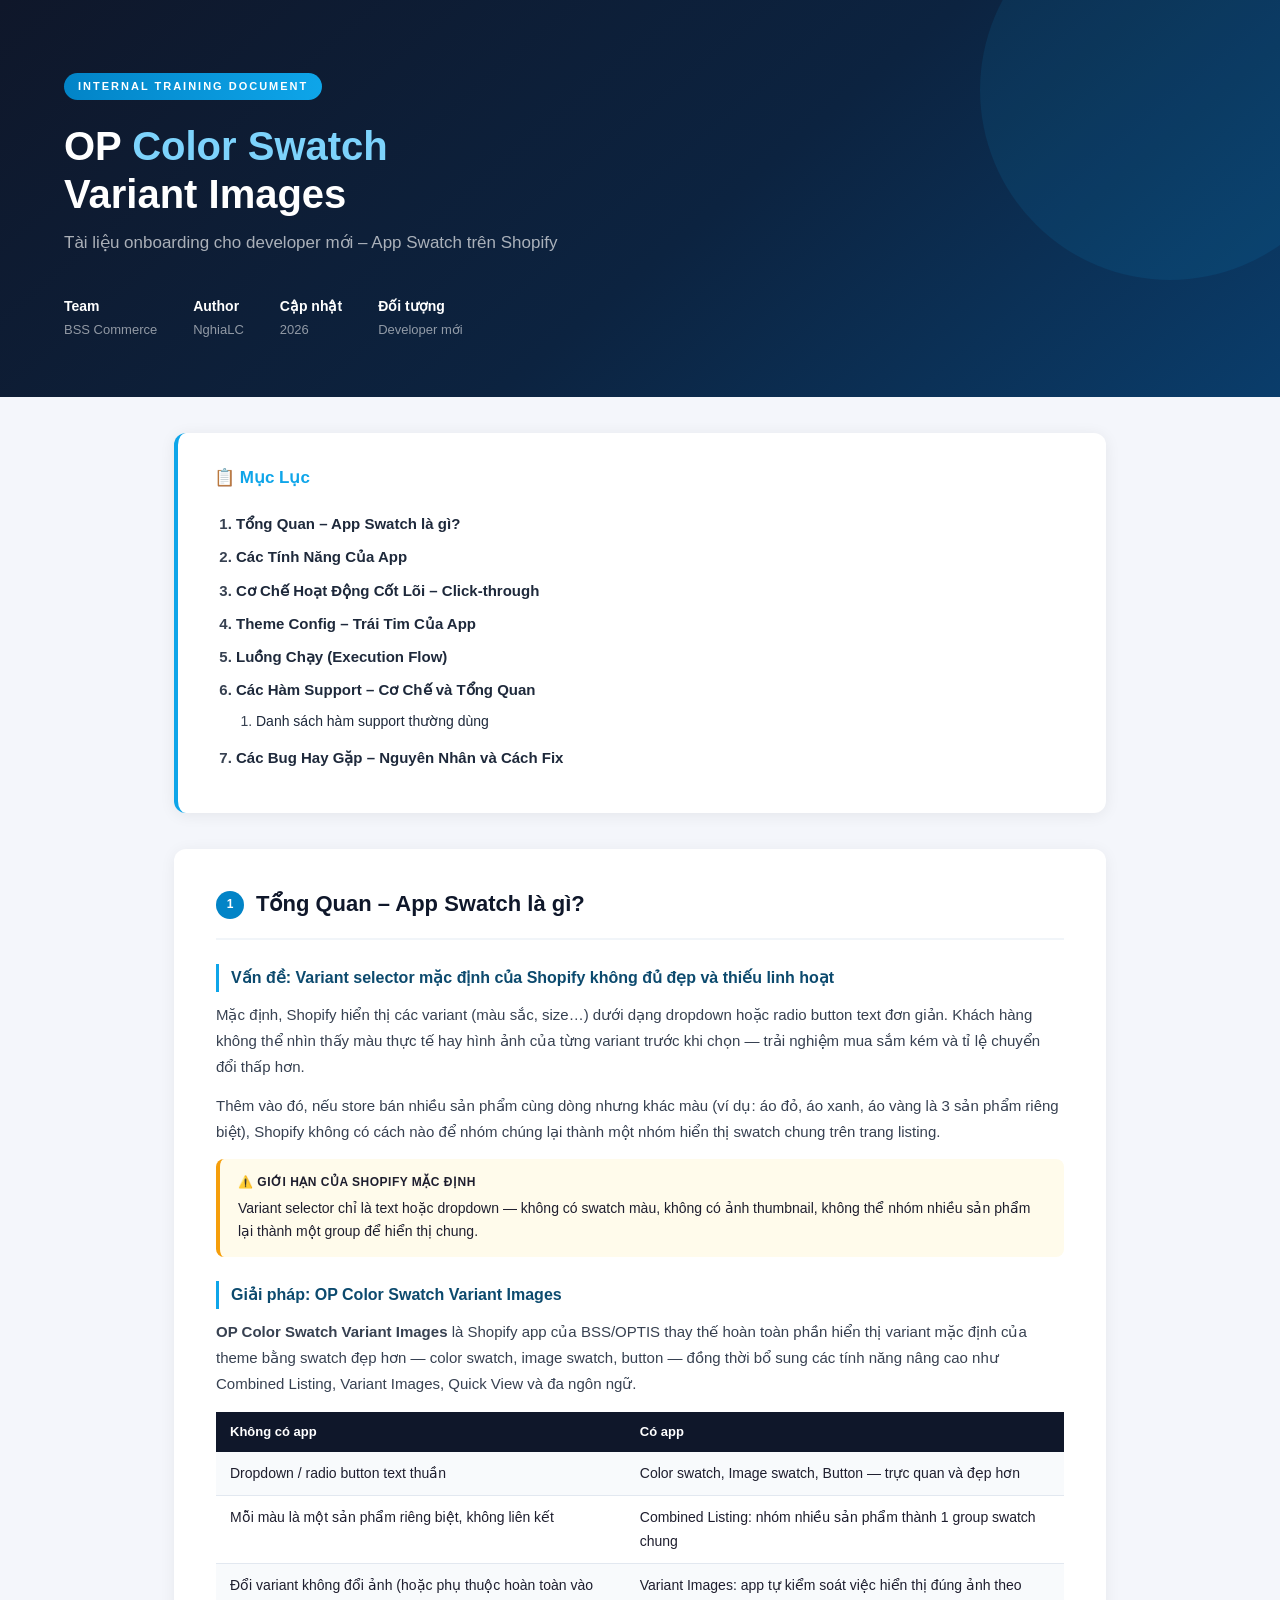
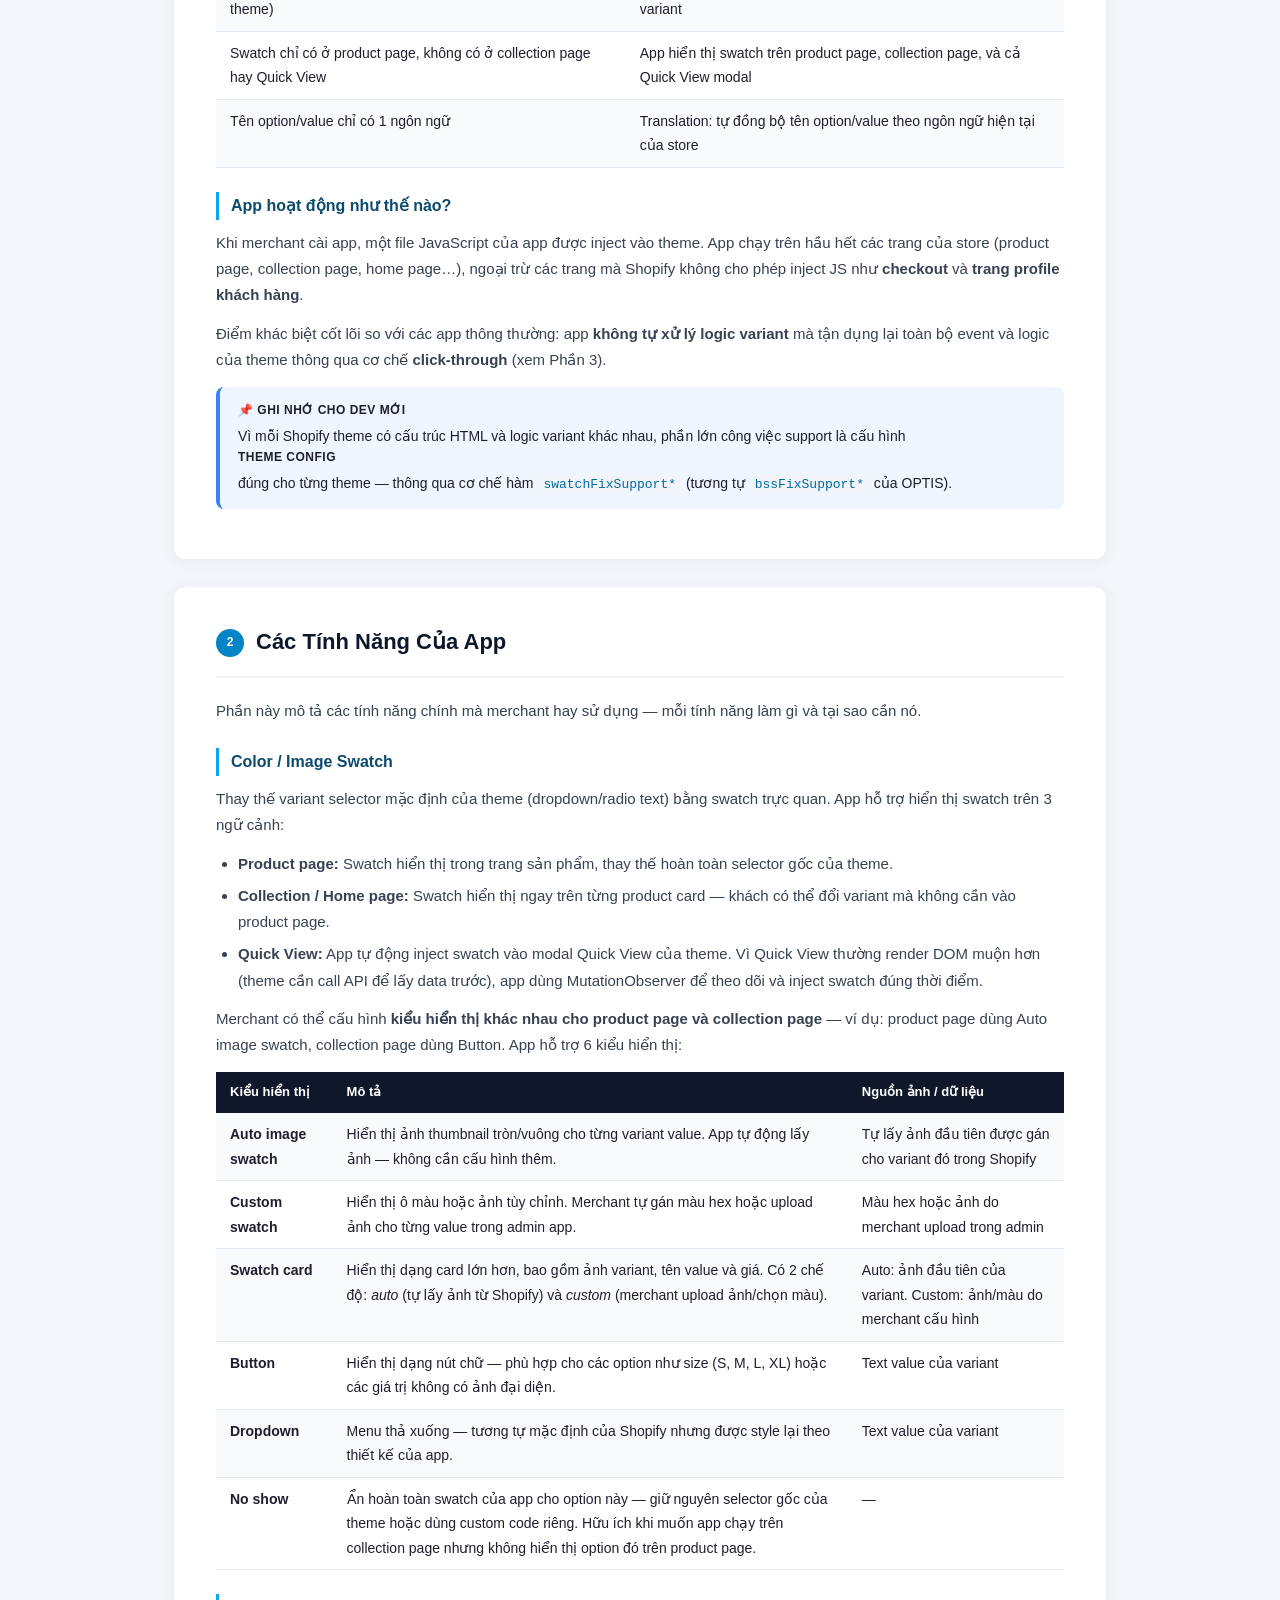
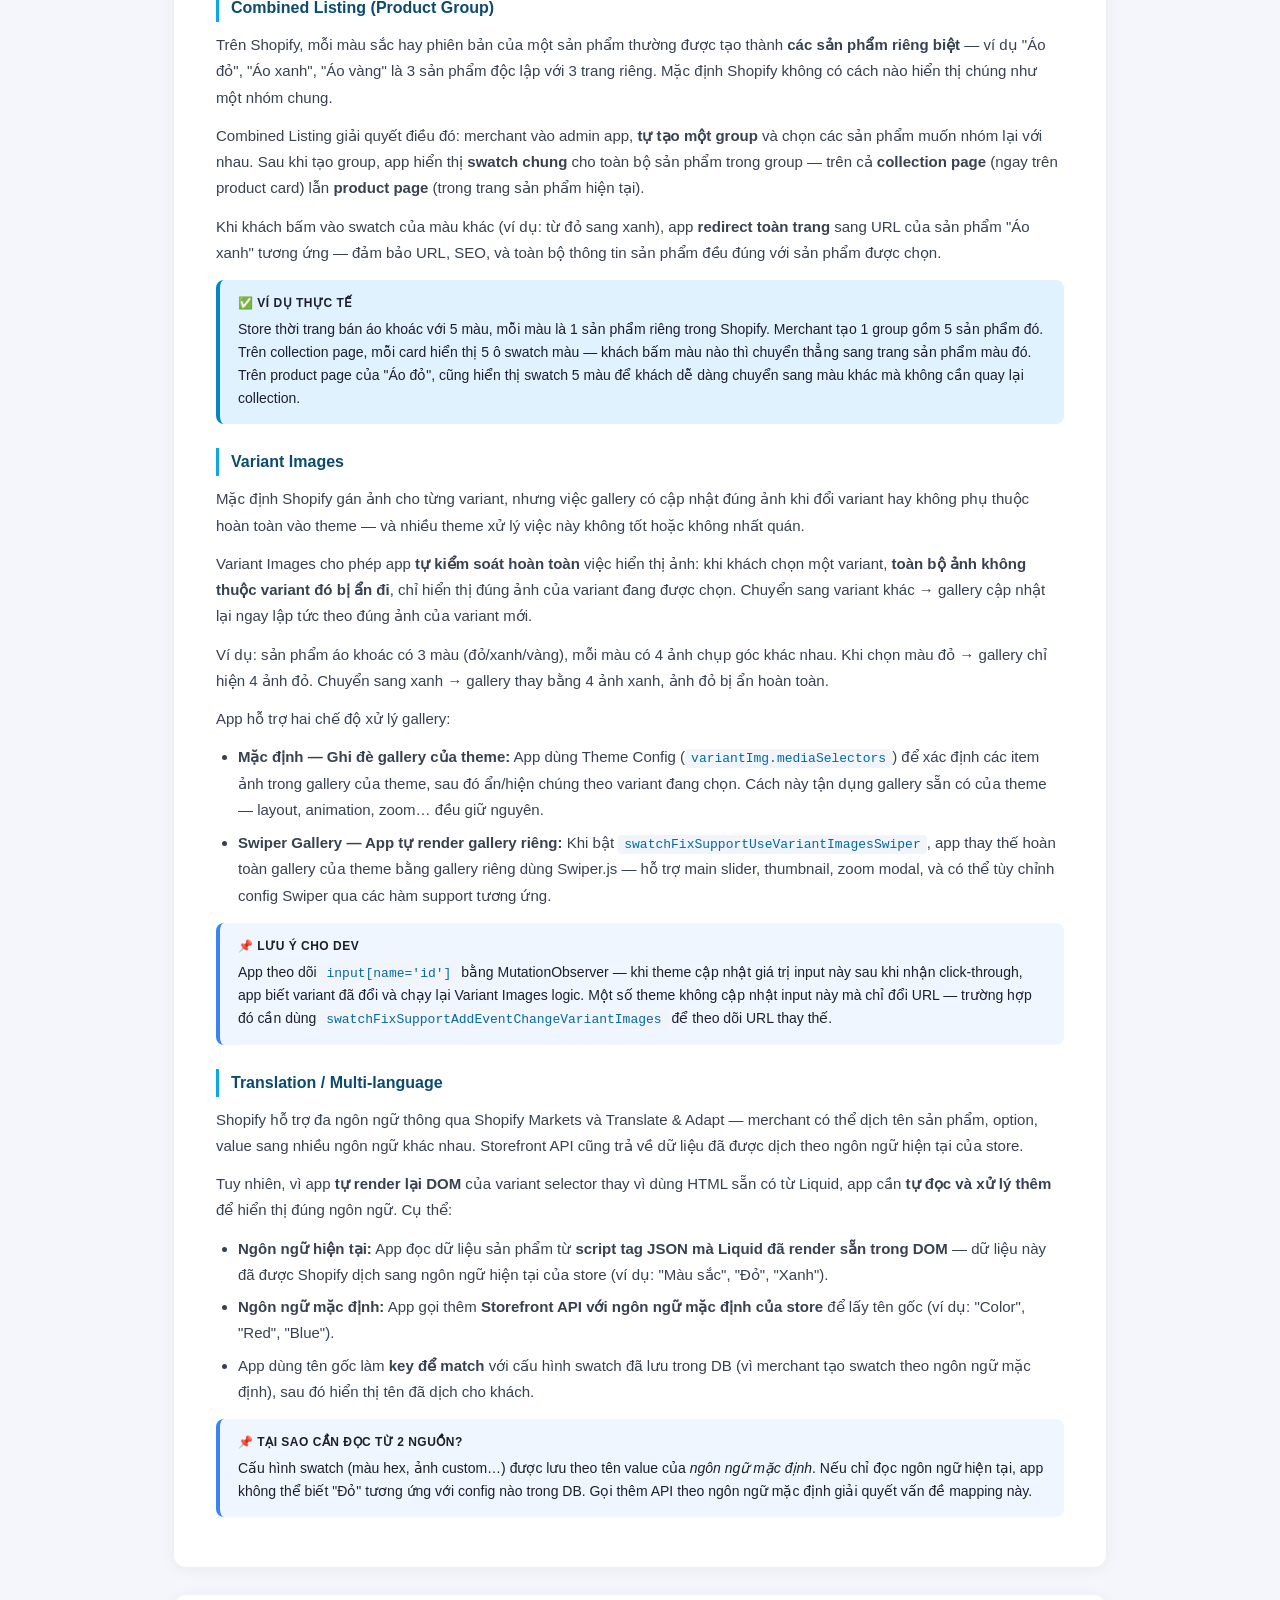
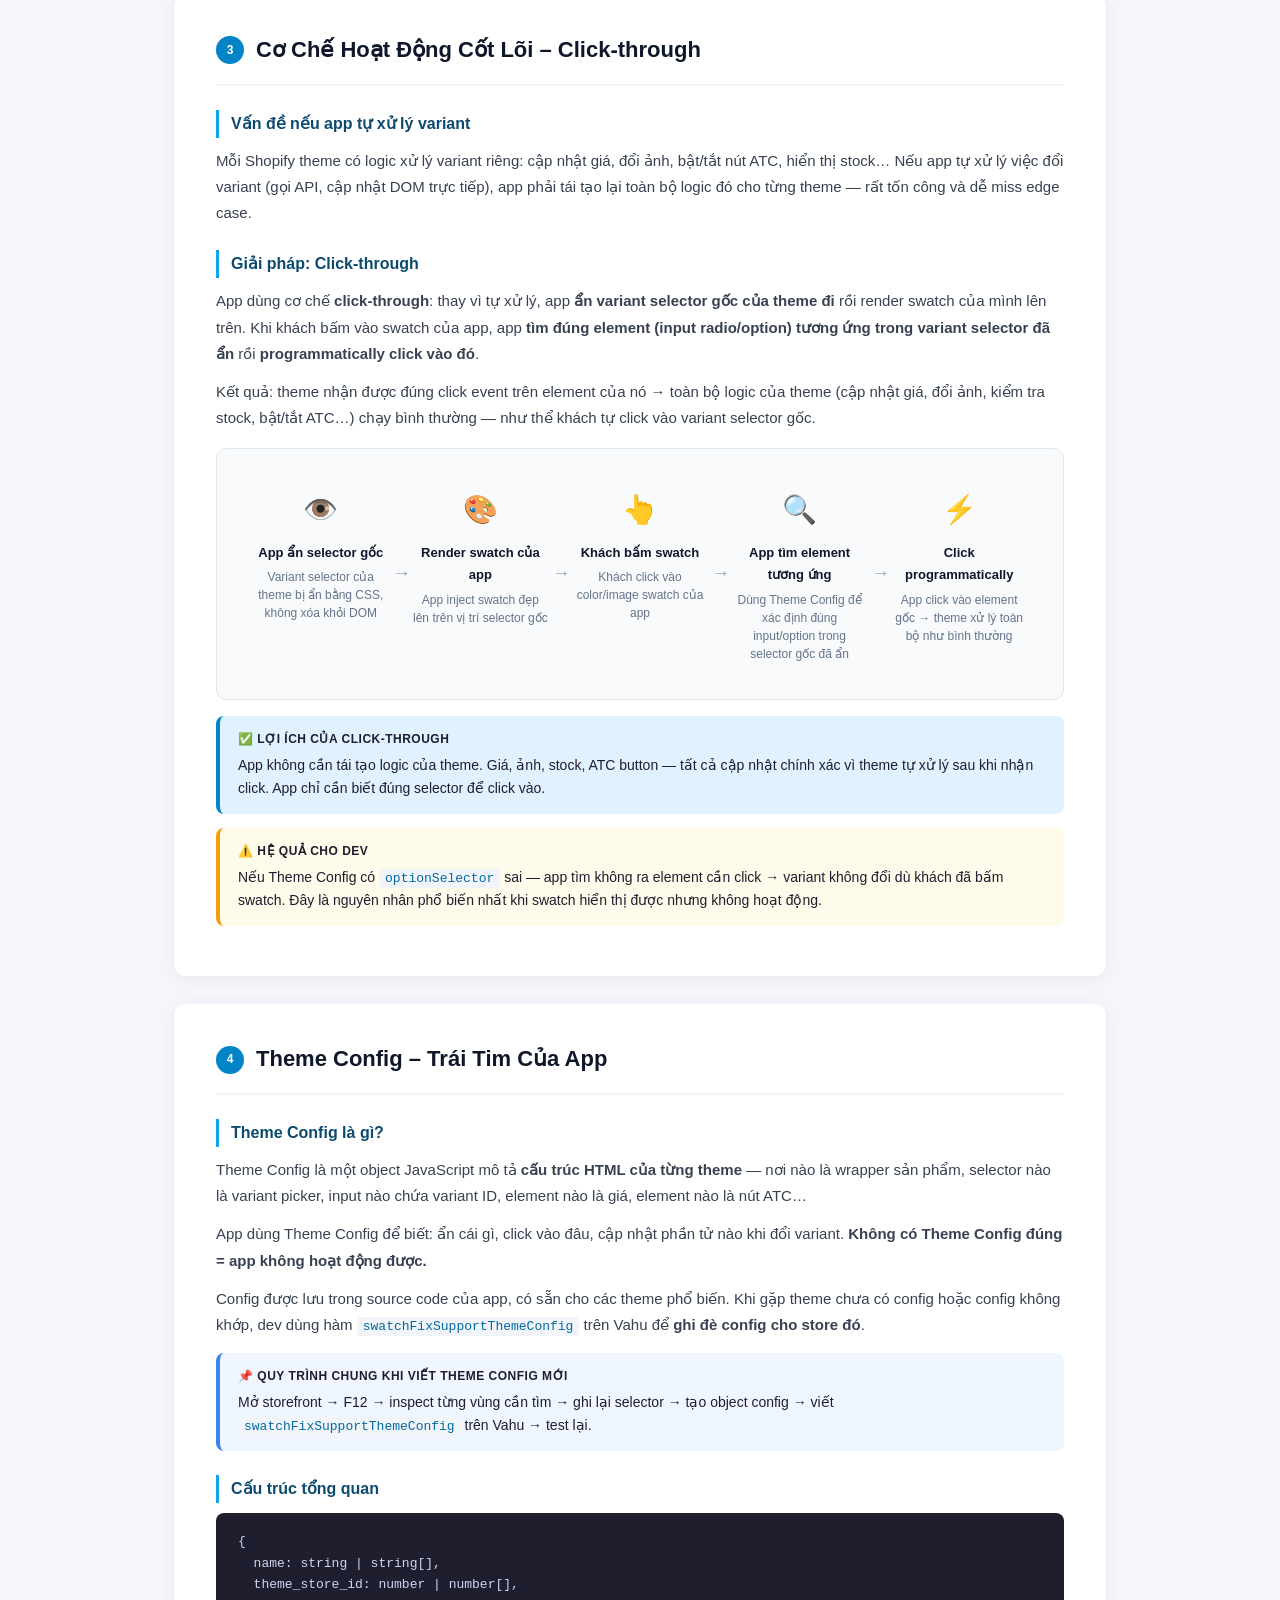
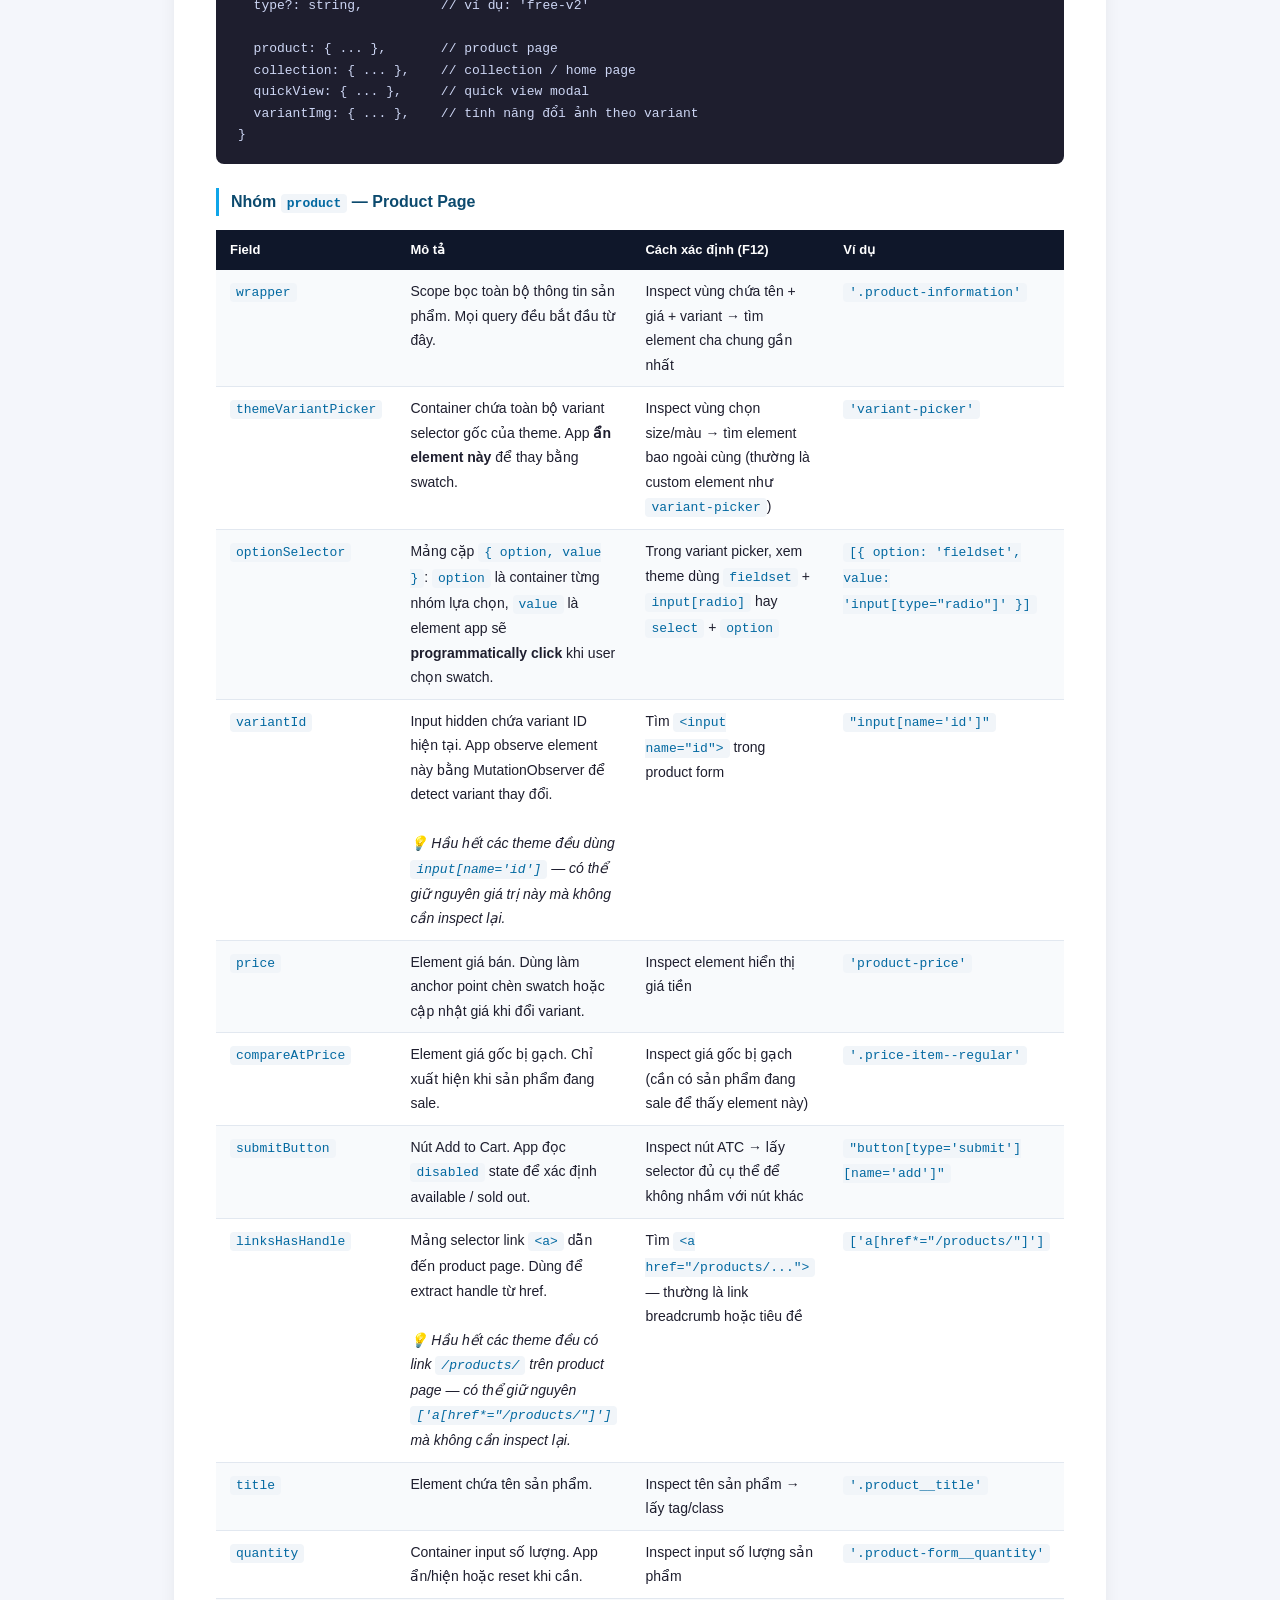
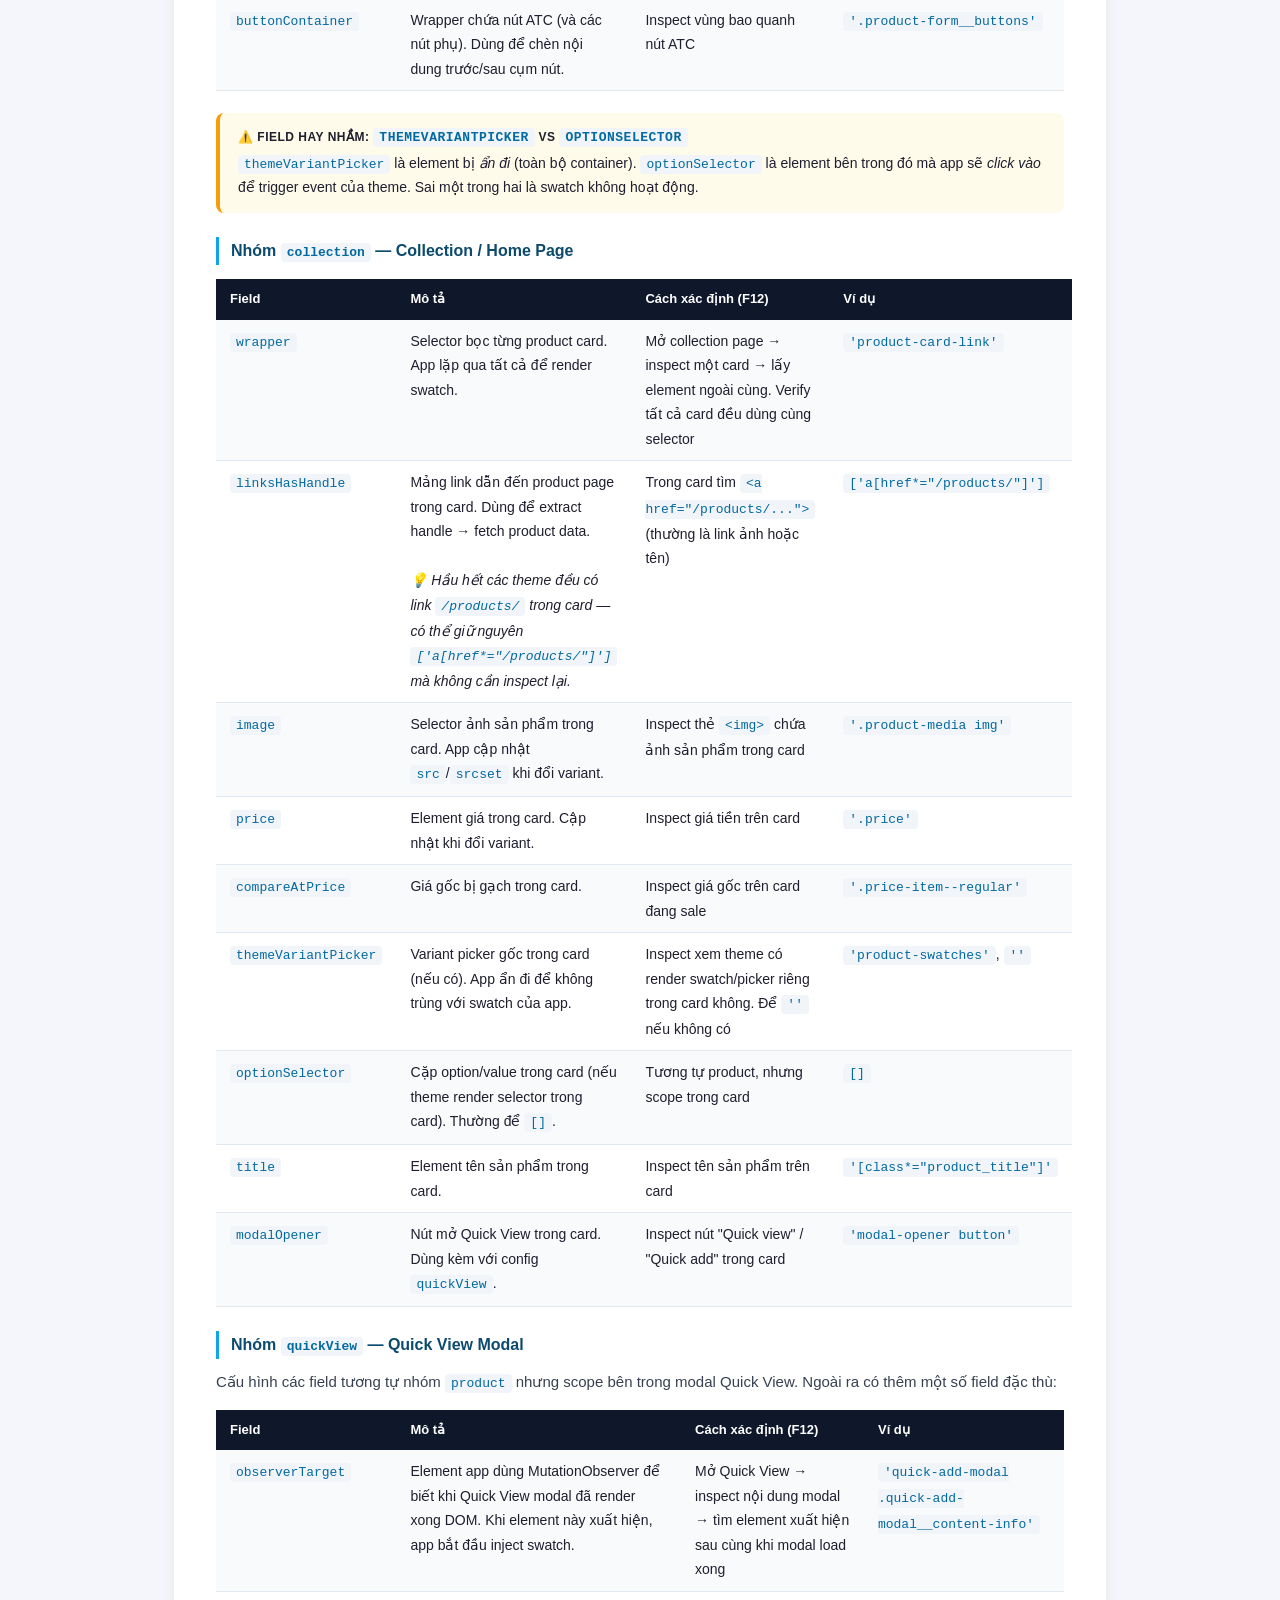
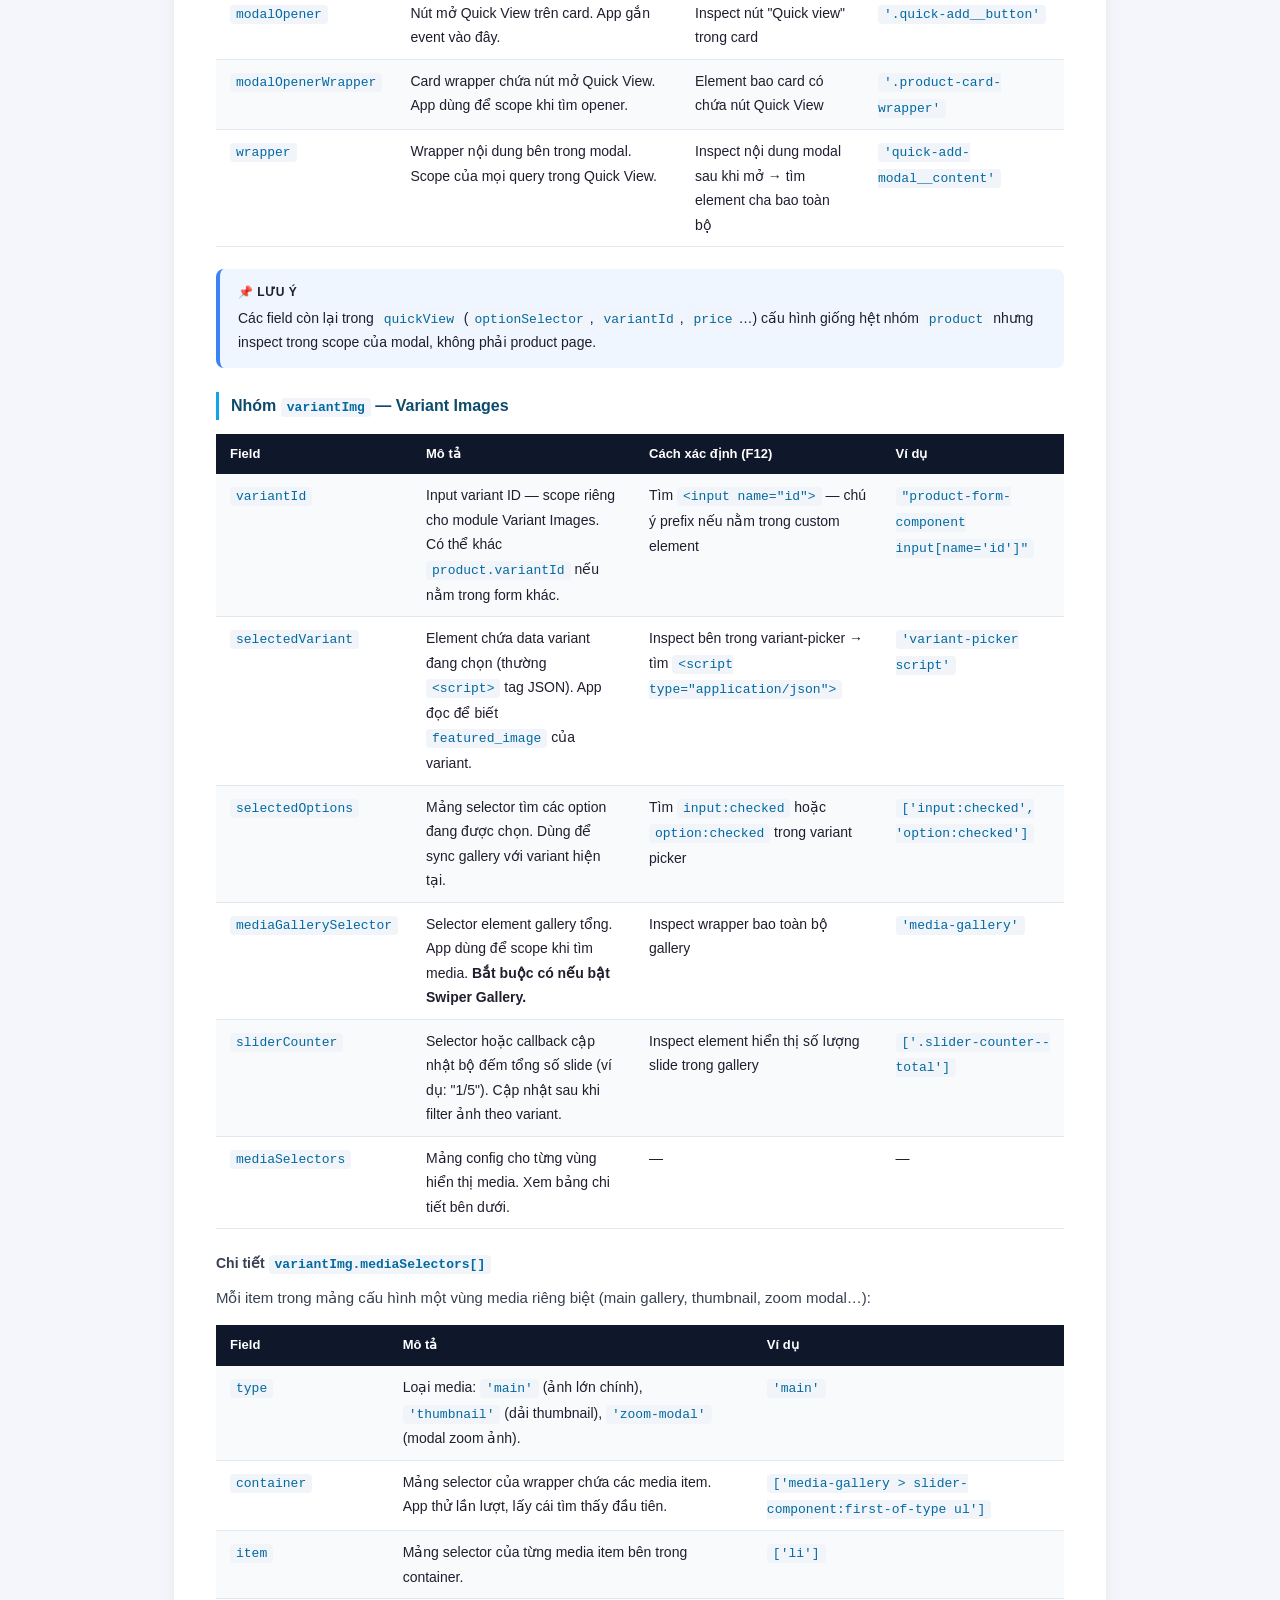
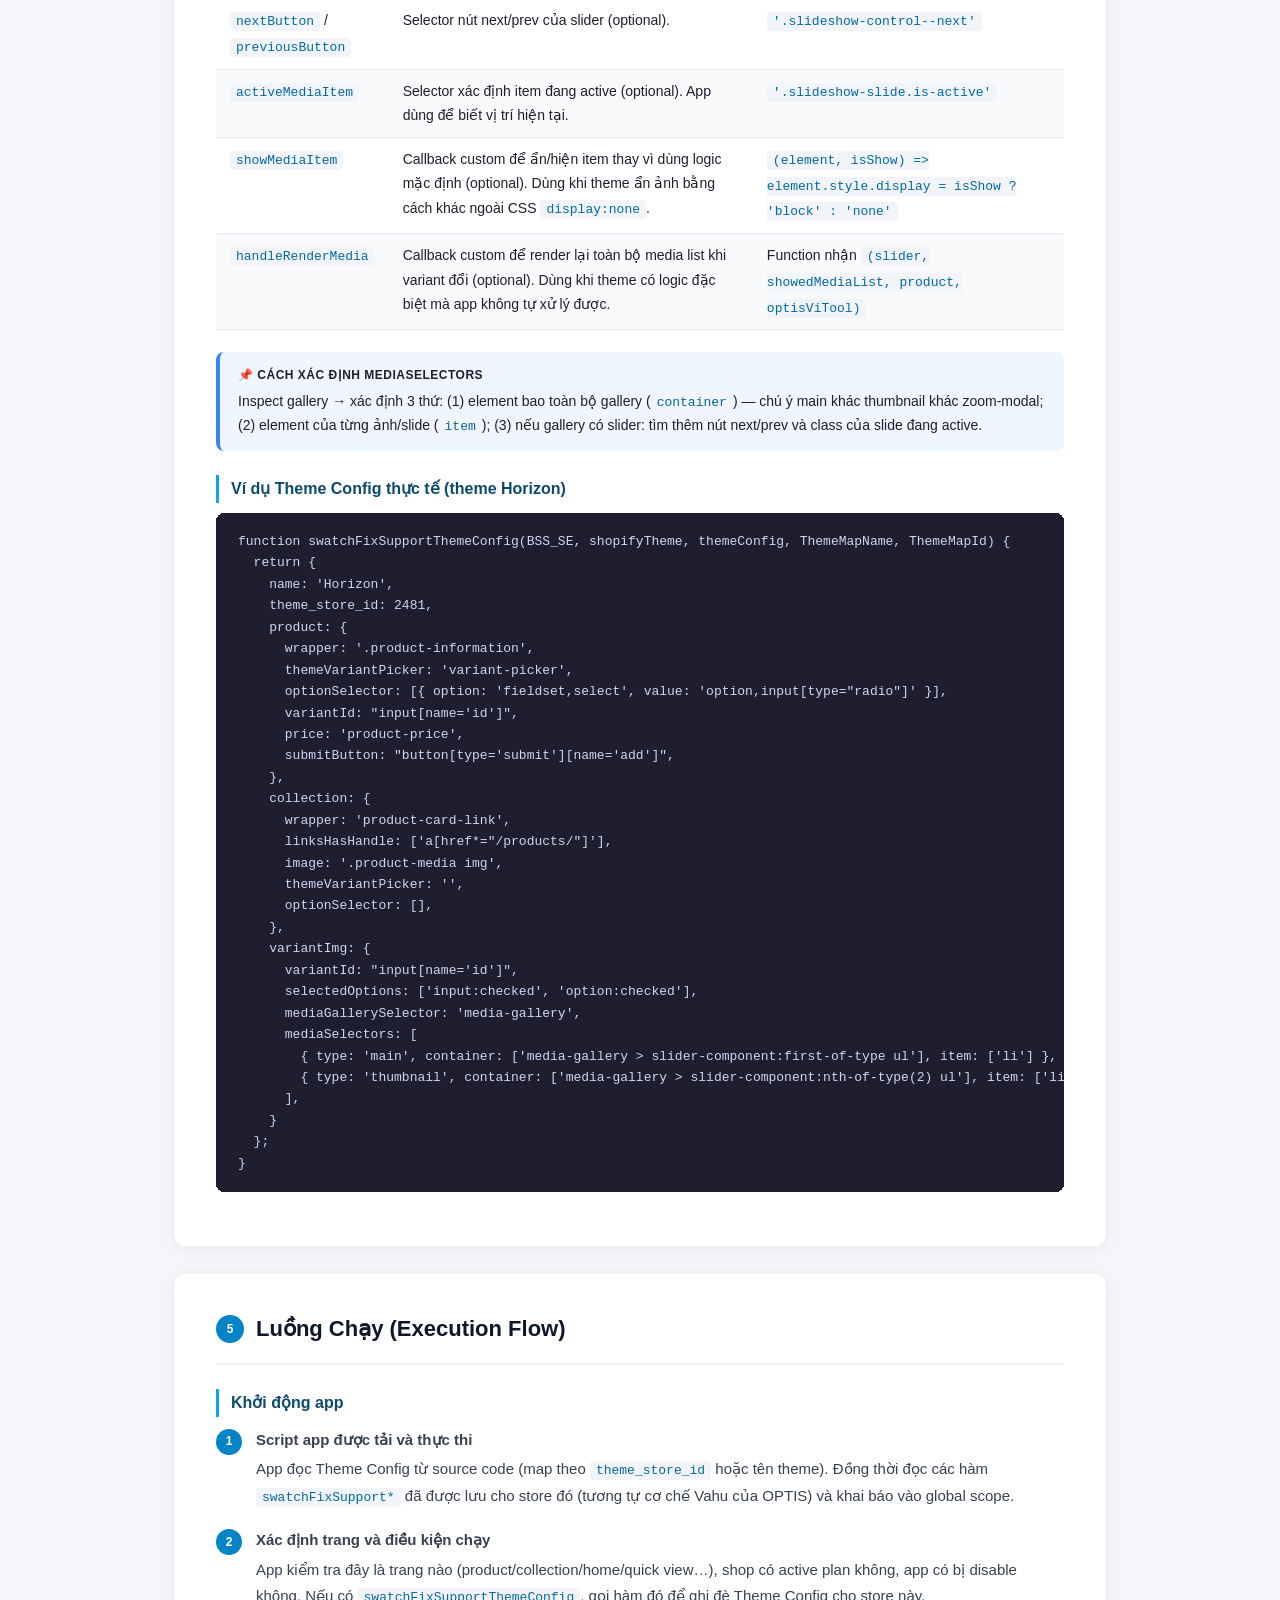
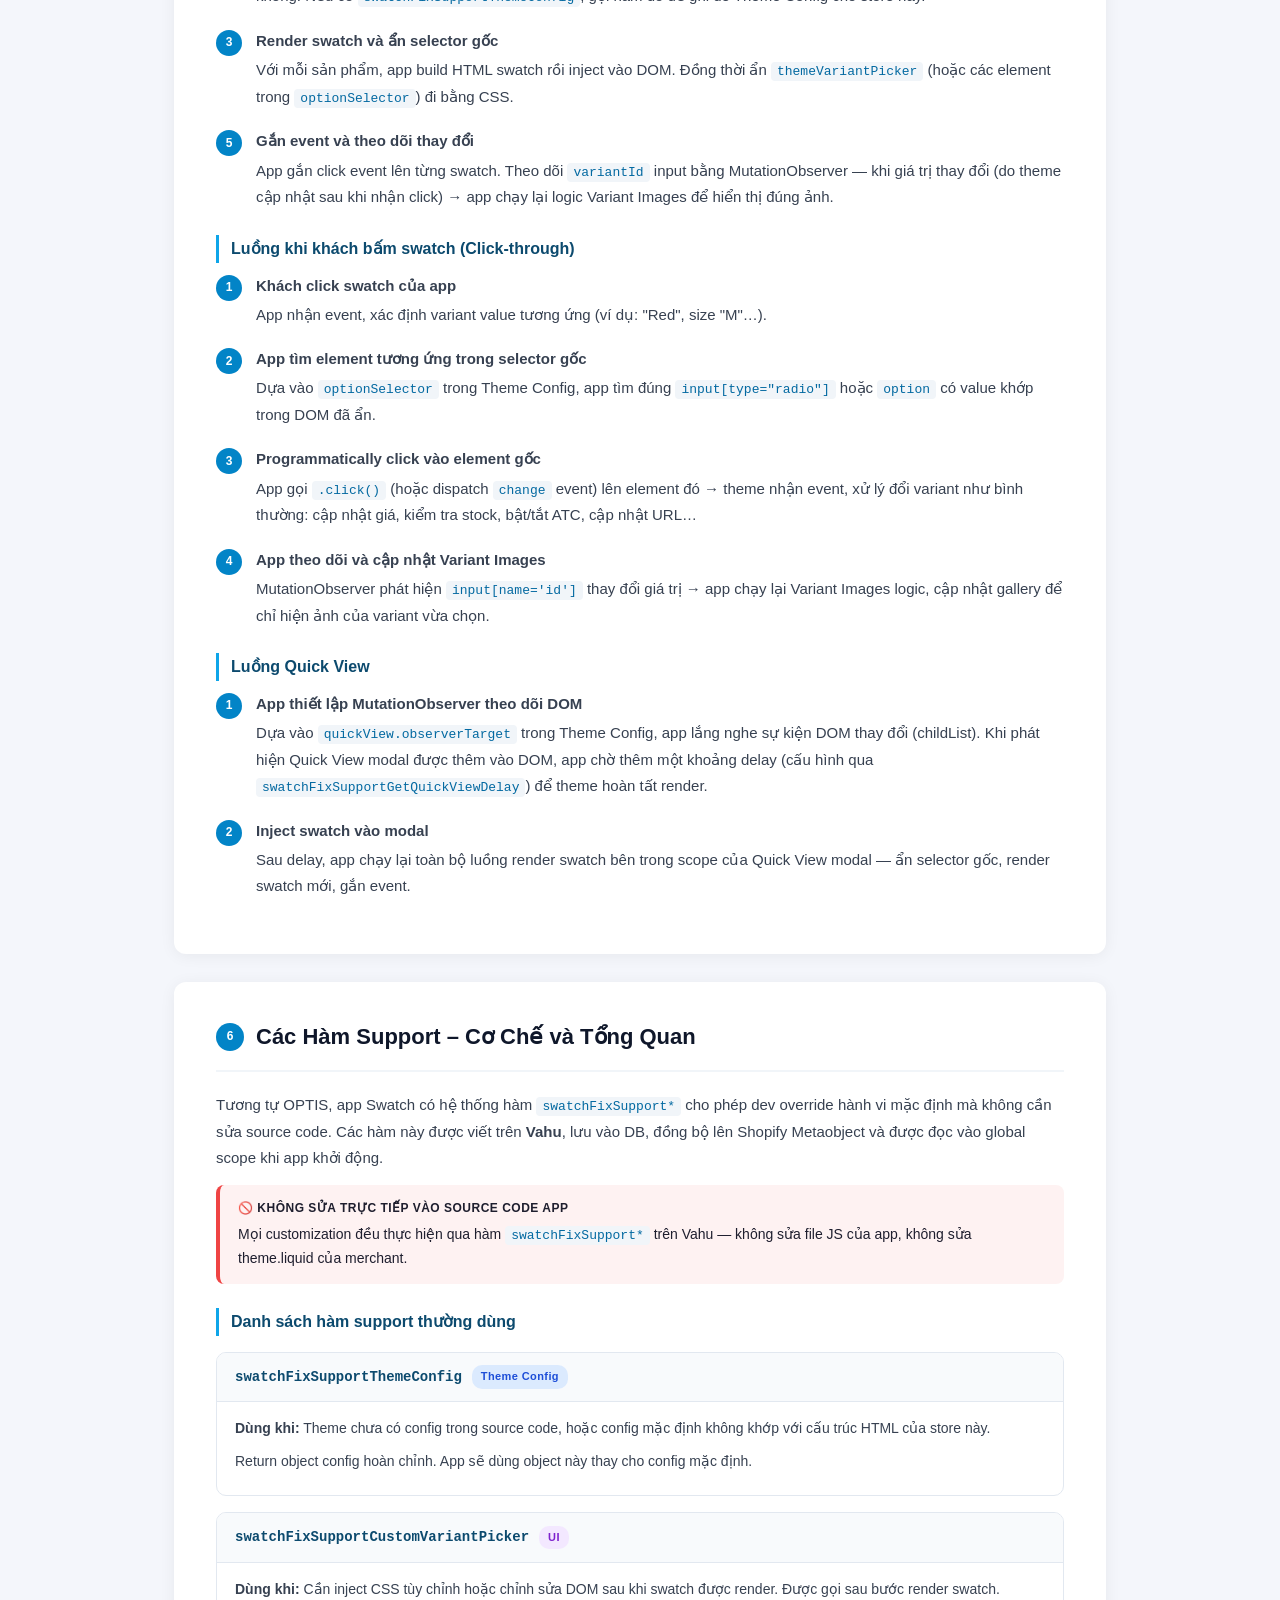
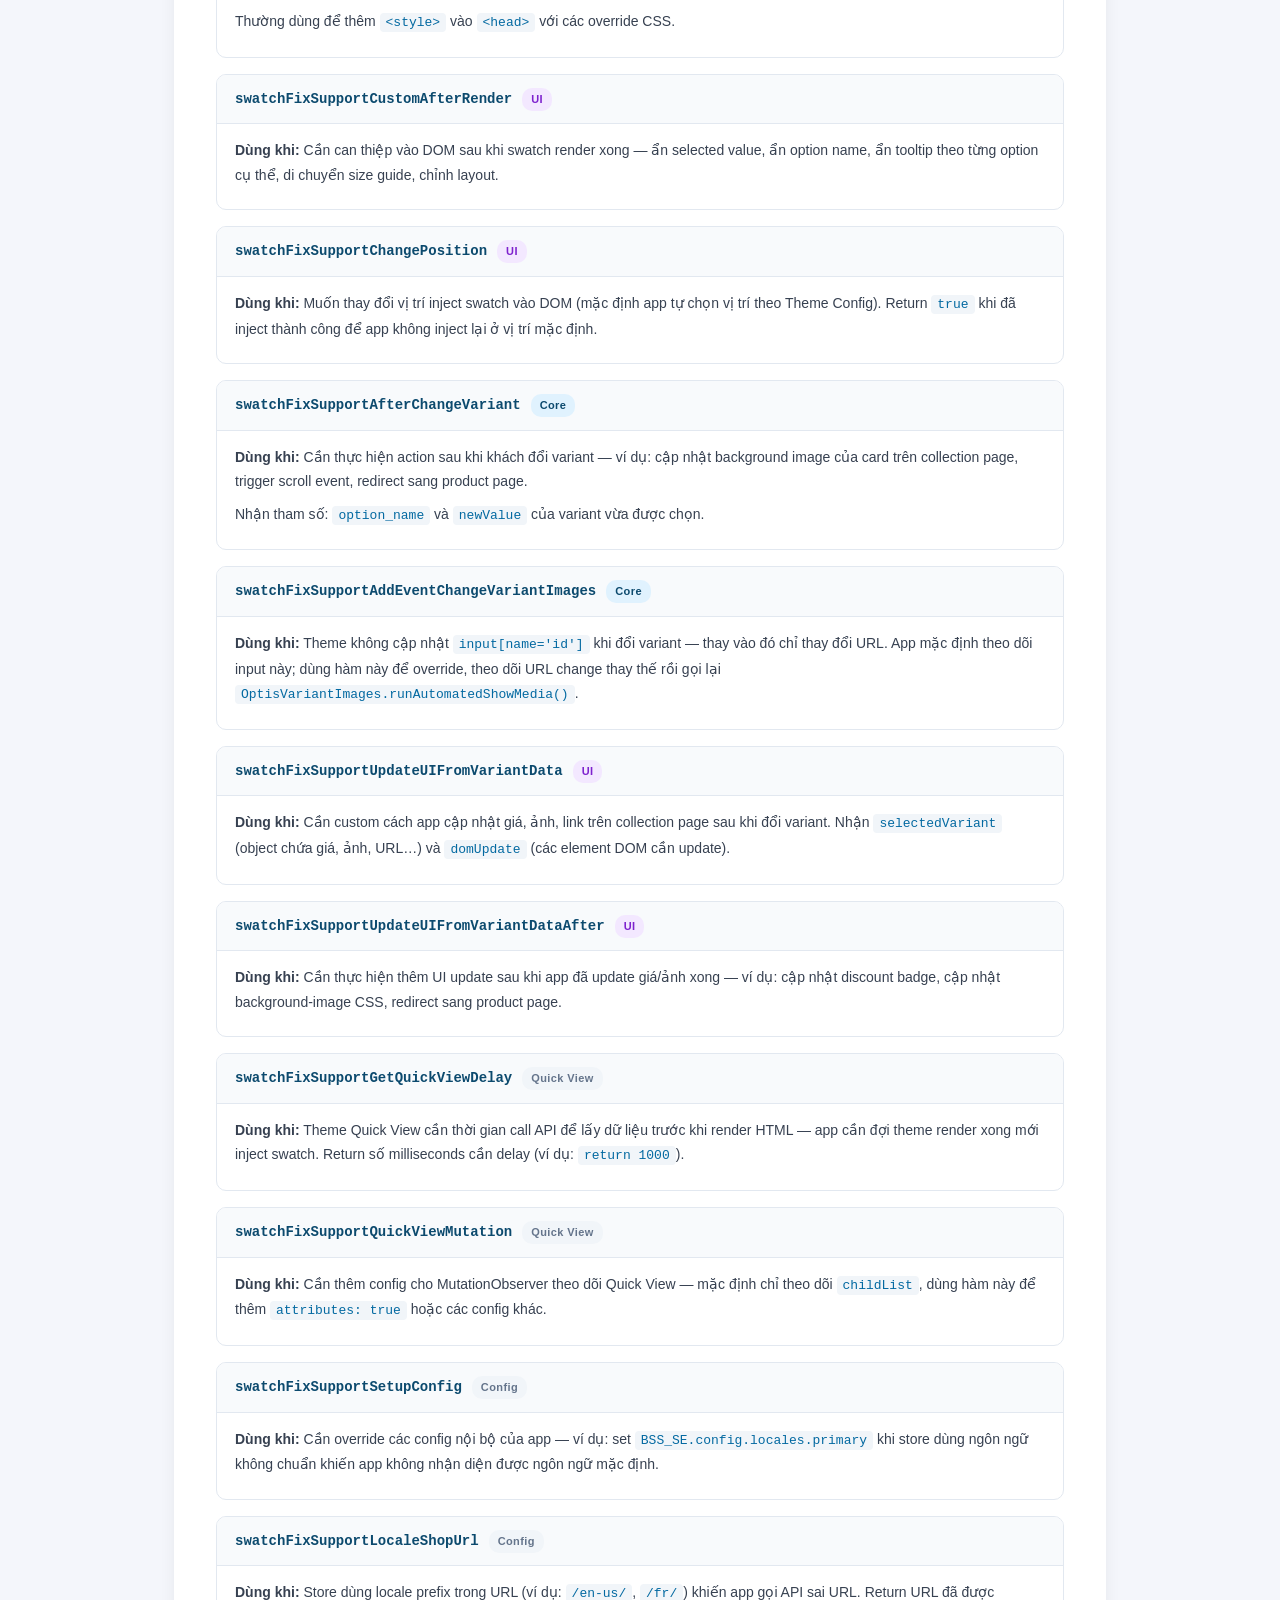
==== index.html @ 40457a13 "first commit" ====
<!doctype html>
<html lang="vi">
  <head>
    <meta charset="UTF-8" />
    <meta name="viewport" content="width=device-width, initial-scale=1.0" />
    <title>Training – OP Color Swatch Variant Images</title>
    <style>
      * {
        box-sizing: border-box;
        margin: 0;
        padding: 0;
      }
      body {
        font-family: "Segoe UI", Arial, sans-serif;
        font-size: 15px;
        line-height: 1.75;
        color: #1e1e2e;
        background: #f4f6fb;
      }
      .cover {
        background: linear-gradient(
          140deg,
          #0f172a 0%,
          #0c2340 55%,
          #0a3d6b 100%
        );
        color: white;
        padding: 72px 64px 56px;
        position: relative;
        overflow: hidden;
      }
      .cover::before {
        content: "";
        position: absolute;
        top: -100px;
        right: -80px;
        width: 380px;
        height: 380px;
        border-radius: 50%;
        background: rgba(14, 165, 233, 0.1);
      }
      .cover-badge {
        display: inline-block;
        background: linear-gradient(90deg, #0284c7, #0ea5e9);
        color: white;
        font-size: 11px;
        font-weight: 700;
        letter-spacing: 2px;
        text-transform: uppercase;
        padding: 4px 14px;
        border-radius: 20px;
        margin-bottom: 22px;
      }
      .cover h1 {
        font-size: 40px;
        font-weight: 800;
        line-height: 1.2;
        margin-bottom: 10px;
      }
      .cover h1 span {
        color: #7dd3fc;
      }
      .cover .subtitle {
        font-size: 17px;
        color: rgba(255, 255, 255, 0.65);
        margin-bottom: 36px;
      }
      .cover-meta {
        display: flex;
        gap: 36px;
        flex-wrap: wrap;
      }
      .cover-meta-item {
        font-size: 13px;
        color: rgba(255, 255, 255, 0.55);
      }
      .cover-meta-item strong {
        color: white;
        display: block;
        font-size: 14px;
      }
      .container {
        max-width: 980px;
        margin: 0 auto;
        padding: 0 24px 72px;
      }
      .toc {
        background: white;
        border-radius: 12px;
        padding: 30px 36px;
        margin: 36px 0;
        box-shadow: 0 2px 16px rgba(0, 0, 0, 0.07);
        border-left: 4px solid #0ea5e9;
      }
      .toc h2 {
        font-size: 17px;
        color: #0ea5e9;
        margin-bottom: 18px;
      }
      .toc ol {
        padding-left: 22px;
      }
      .toc > ol > li {
        margin-bottom: 7px;
        font-weight: 600;
      }
      .toc a {
        color: #1e293b;
        text-decoration: none;
      }
      .toc a:hover {
        color: #0ea5e9;
      }
      .toc .sub {
        padding-left: 20px;
        margin-top: 5px;
        font-weight: 400;
      }
      .toc .sub li {
        margin-bottom: 3px;
        font-size: 14px;
      }
      .section {
        background: white;
        border-radius: 12px;
        padding: 36px 42px;
        margin-bottom: 28px;
        box-shadow: 0 2px 16px rgba(0, 0, 0, 0.06);
      }
      h2.section-title {
        font-size: 22px;
        font-weight: 800;
        color: #0f172a;
        padding-bottom: 14px;
        border-bottom: 2px solid #f1f5f9;
        margin-bottom: 20px;
        display: flex;
        align-items: center;
        gap: 12px;
      }
      h2.section-title .num {
        background: #0284c7;
        color: white;
        font-size: 12px;
        font-weight: 700;
        width: 28px;
        height: 28px;
        border-radius: 50%;
        display: flex;
        align-items: center;
        justify-content: center;
        flex-shrink: 0;
      }
      h3 {
        font-size: 16px;
        font-weight: 700;
        color: #0c4a6e;
        margin: 24px 0 10px;
        padding-left: 12px;
        border-left: 3px solid #0ea5e9;
      }
      h4 {
        font-size: 14px;
        font-weight: 700;
        color: #374151;
        margin: 16px 0 8px;
      }
      p {
        margin-bottom: 12px;
        color: #374151;
      }
      ul,
      ol {
        padding-left: 22px;
        margin-bottom: 12px;
        color: #374151;
      }
      li {
        margin-bottom: 6px;
      }
      .box {
        border-radius: 8px;
        padding: 14px 18px;
        margin: 14px 0;
        font-size: 14px;
        line-height: 1.65;
      }
      .box strong {
        display: block;
        font-size: 12px;
        font-weight: 700;
        letter-spacing: 0.5px;
        text-transform: uppercase;
        margin-bottom: 4px;
      }
      .note {
        background: #eff6ff;
        border-left: 4px solid #3b82f6;
      }
      .warn {
        background: #fffbeb;
        border-left: 4px solid #f59e0b;
      }
      .danger {
        background: #fef2f2;
        border-left: 4px solid #ef4444;
      }
      .tip {
        background: #e0f2fe;
        border-left: 4px solid #0284c7;
      }
      pre {
        background: #1e1e2e;
        color: #cdd6f4;
        border-radius: 8px;
        padding: 18px 22px;
        overflow-x: auto;
        font-size: 13px;
        line-height: 1.65;
        margin: 10px 0 18px;
        font-family: "Consolas", "Cascadia Code", monospace;
      }
      code {
        background: #f1f5f9;
        color: #0369a1;
        padding: 2px 6px;
        border-radius: 4px;
        font-size: 13px;
        font-family: "Consolas", monospace;
      }
      pre code {
        background: none;
        color: inherit;
        padding: 0;
      }
      table {
        width: 100%;
        border-collapse: collapse;
        margin: 14px 0 22px;
        font-size: 14px;
      }
      th {
        background: #0f172a;
        color: white;
        padding: 9px 14px;
        text-align: left;
        font-size: 13px;
      }
      td {
        padding: 9px 14px;
        border-bottom: 1px solid #e2e8f0;
        vertical-align: top;
      }
      tr:nth-child(even) td {
        background: #f8fafc;
      }
      .tag {
        display: inline-block;
        font-size: 11px;
        font-weight: 700;
        padding: 2px 9px;
        border-radius: 10px;
      }
      .ok {
        background: #e0f2fe;
        color: #075985;
      }
      .no {
        background: #fee2e2;
        color: #991b1b;
      }
      .steps {
        list-style: none;
        padding: 0;
      }
      .steps > li {
        display: flex;
        gap: 14px;
        margin-bottom: 18px;
        align-items: flex-start;
      }
      .step-n {
        background: #0284c7;
        color: white;
        font-weight: 700;
        font-size: 12px;
        width: 26px;
        height: 26px;
        border-radius: 50%;
        display: flex;
        align-items: center;
        justify-content: center;
        flex-shrink: 0;
        margin-top: 2px;
      }
      .step-body {
        flex: 1;
      }
      .step-body strong {
        display: block;
        margin-bottom: 3px;
      }
      .fn-card {
        border: 1px solid #e2e8f0;
        border-radius: 10px;
        margin: 16px 0;
        overflow: hidden;
      }
      .fn-header {
        background: #f8fafc;
        padding: 12px 18px;
        display: flex;
        align-items: center;
        gap: 10px;
        border-bottom: 1px solid #e2e8f0;
      }
      .fn-name {
        font-family: "Consolas", monospace;
        font-weight: 700;
        font-size: 14px;
        color: #0c4a6e;
      }
      .fn-tag {
        font-size: 11px;
        font-weight: 700;
        padding: 2px 9px;
        border-radius: 10px;
        letter-spacing: 0.4px;
      }
      .ft-core {
        background: #e0f2fe;
        color: #0c4a6e;
      }
      .ft-ui {
        background: #f3e8ff;
        color: #7e22ce;
      }
      .ft-theme {
        background: #dbeafe;
        color: #1d4ed8;
      }
      .ft-misc {
        background: #f1f5f9;
        color: #64748b;
      }
      .fn-body {
        padding: 14px 18px;
      }
      .fn-body p {
        margin-bottom: 8px;
        font-size: 14px;
      }
      .footer {
        text-align: center;
        color: #94a3b8;
        font-size: 13px;
        padding: 24px 0;
        border-top: 1px solid #e2e8f0;
        margin-top: 8px;
      }
      .flow-diagram {
        background: #f8fafc;
        border: 1px solid #e2e8f0;
        border-radius: 10px;
        padding: 20px 24px;
        margin: 16px 0;
      }
      .flow-steps {
        display: flex;
        gap: 0;
        align-items: stretch;
        flex-wrap: wrap;
      }
      .flow-step {
        flex: 1;
        min-width: 140px;
        text-align: center;
        padding: 16px 12px;
        position: relative;
      }
      .flow-step::after {
        content: "→";
        position: absolute;
        right: -10px;
        top: 50%;
        transform: translateY(-50%);
        color: #94a3b8;
        font-size: 18px;
      }
      .flow-step:last-child::after {
        display: none;
      }
      .flow-icon {
        font-size: 28px;
        margin-bottom: 8px;
      }
      .flow-title {
        font-weight: 700;
        font-size: 13px;
        color: #0f172a;
        margin-bottom: 4px;
      }
      .flow-desc {
        font-size: 12px;
        color: #64748b;
        line-height: 1.5;
      }
    </style>
  </head>
  <body>
    <div class="cover">
      <div class="cover-badge">Internal Training Document</div>
      <h1>OP <span>Color Swatch</span><br />Variant Images</h1>
      <p class="subtitle">
        Tài liệu onboarding cho developer mới – App Swatch trên Shopify
      </p>
      <div class="cover-meta">
        <div class="cover-meta-item"><strong>Team</strong>BSS Commerce</div>
        <div class="cover-meta-item"><strong>Author</strong>NghiaLC</div>
        <div class="cover-meta-item"><strong>Cập nhật</strong>2026</div>
        <div class="cover-meta-item">
          <strong>Đối tượng</strong>Developer mới
        </div>
      </div>
    </div>

    <div class="container">
      <div class="toc">
        <h2>📋 Mục Lục</h2>
        <ol>
          <li><a href="#s1">Tổng Quan – App Swatch là gì?</a></li>
          <li><a href="#s2">Các Tính Năng Của App</a></li>
          <li><a href="#s3">Cơ Chế Hoạt Động Cốt Lõi – Click-through</a></li>
          <li><a href="#s4">Theme Config – Trái Tim Của App</a></li>
          <li><a href="#s5">Luồng Chạy (Execution Flow)</a></li>
          <li>
            <a href="#s6">Các Hàm Support – Cơ Chế và Tổng Quan</a>
            <ol class="sub">
              <li><a href="#s6-list">Danh sách hàm support thường dùng</a></li>
            </ol>
          </li>
          <li><a href="#s7">Các Bug Hay Gặp – Nguyên Nhân và Cách Fix</a></li>
        </ol>
      </div>

      <!-- ===== SECTION 1 ===== -->
      <div class="section" id="s1">
        <h2 class="section-title">
          <span class="num">1</span>Tổng Quan – App Swatch là gì?
        </h2>

        <h3>
          Vấn đề: Variant selector mặc định của Shopify không đủ đẹp và thiếu
          linh hoạt
        </h3>
        <p>
          Mặc định, Shopify hiển thị các variant (màu sắc, size…) dưới dạng
          dropdown hoặc radio button text đơn giản. Khách hàng không thể nhìn
          thấy màu thực tế hay hình ảnh của từng variant trước khi chọn — trải
          nghiệm mua sắm kém và tỉ lệ chuyển đổi thấp hơn.
        </p>
        <p>
          Thêm vào đó, nếu store bán nhiều sản phẩm cùng dòng nhưng khác màu (ví
          dụ: áo đỏ, áo xanh, áo vàng là 3 sản phẩm riêng biệt), Shopify không
          có cách nào để nhóm chúng lại thành một nhóm hiển thị swatch chung
          trên trang listing.
        </p>

        <div class="box warn">
          <strong>⚠️ Giới hạn của Shopify mặc định</strong>
          Variant selector chỉ là text hoặc dropdown — không có swatch màu,
          không có ảnh thumbnail, không thể nhóm nhiều sản phẩm lại thành một
          group để hiển thị chung.
        </div>

        <h3>Giải pháp: OP Color Swatch Variant Images</h3>
        <p>
          <strong>OP Color Swatch Variant Images</strong> là Shopify app của
          BSS/OPTIS thay thế hoàn toàn phần hiển thị variant mặc định của theme
          bằng swatch đẹp hơn — color swatch, image swatch, button — đồng thời
          bổ sung các tính năng nâng cao như Combined Listing, Variant Images,
          Quick View và đa ngôn ngữ.
        </p>

        <table>
          <tr>
            <th>Không có app</th>
            <th>Có app</th>
          </tr>
          <tr>
            <td>Dropdown / radio button text thuần</td>
            <td>Color swatch, Image swatch, Button — trực quan và đẹp hơn</td>
          </tr>
          <tr>
            <td>Mỗi màu là một sản phẩm riêng biệt, không liên kết</td>
            <td>
              Combined Listing: nhóm nhiều sản phẩm thành 1 group swatch chung
            </td>
          </tr>
          <tr>
            <td>
              Đổi variant không đổi ảnh (hoặc phụ thuộc hoàn toàn vào theme)
            </td>
            <td>
              Variant Images: app tự kiểm soát việc hiển thị đúng ảnh theo
              variant
            </td>
          </tr>
          <tr>
            <td>
              Swatch chỉ có ở product page, không có ở collection page hay Quick
              View
            </td>
            <td>
              App hiển thị swatch trên product page, collection page, và cả
              Quick View modal
            </td>
          </tr>
          <tr>
            <td>Tên option/value chỉ có 1 ngôn ngữ</td>
            <td>
              Translation: tự đồng bộ tên option/value theo ngôn ngữ hiện tại
              của store
            </td>
          </tr>
        </table>

        <h3>App hoạt động như thế nào?</h3>
        <p>
          Khi merchant cài app, một file JavaScript của app được inject vào
          theme. App chạy trên hầu hết các trang của store (product page,
          collection page, home page…), ngoại trừ các trang mà Shopify không cho
          phép inject JS như <strong>checkout</strong> và
          <strong>trang profile khách hàng</strong>.
        </p>
        <p>
          Điểm khác biệt cốt lõi so với các app thông thường: app
          <strong>không tự xử lý logic variant</strong> mà tận dụng lại toàn bộ
          event và logic của theme thông qua cơ chế
          <strong>click-through</strong> (xem Phần 3).
        </p>

        <div class="box note">
          <strong>📌 Ghi nhớ cho dev mới</strong>
          Vì mỗi Shopify theme có cấu trúc HTML và logic variant khác nhau, phần
          lớn công việc support là cấu hình <strong>Theme Config</strong> đúng
          cho từng theme — thông qua cơ chế hàm
          <code>swatchFixSupport*</code> (tương tự
          <code>bssFixSupport*</code> của OPTIS).
        </div>
      </div>

      <!-- ===== SECTION 2 ===== -->
      <div class="section" id="s2">
        <h2 class="section-title">
          <span class="num">2</span>Các Tính Năng Của App
        </h2>
        <p>
          Phần này mô tả các tính năng chính mà merchant hay sử dụng — mỗi tính
          năng làm gì và tại sao cần nó.
        </p>

        <h3>Color / Image Swatch</h3>
        <p>
          Thay thế variant selector mặc định của theme (dropdown/radio text)
          bằng swatch trực quan. App hỗ trợ hiển thị swatch trên 3 ngữ cảnh:
        </p>
        <ul>
          <li>
            <strong>Product page:</strong> Swatch hiển thị trong trang sản phẩm,
            thay thế hoàn toàn selector gốc của theme.
          </li>
          <li>
            <strong>Collection / Home page:</strong> Swatch hiển thị ngay trên
            từng product card — khách có thể đổi variant mà không cần vào
            product page.
          </li>
          <li>
            <strong>Quick View:</strong> App tự động inject swatch vào modal
            Quick View của theme. Vì Quick View thường render DOM muộn hơn
            (theme cần call API để lấy data trước), app dùng MutationObserver để
            theo dõi và inject swatch đúng thời điểm.
          </li>
        </ul>
        <p>
          Merchant có thể cấu hình
          <strong
            >kiểu hiển thị khác nhau cho product page và collection page</strong
          >
          — ví dụ: product page dùng Auto image swatch, collection page dùng
          Button. App hỗ trợ 6 kiểu hiển thị:
        </p>
        <table>
          <tr>
            <th>Kiểu hiển thị</th>
            <th>Mô tả</th>
            <th>Nguồn ảnh / dữ liệu</th>
          </tr>
          <tr>
            <td><strong>Auto image swatch</strong></td>
            <td>
              Hiển thị ảnh thumbnail tròn/vuông cho từng variant value. App tự
              động lấy ảnh — không cần cấu hình thêm.
            </td>
            <td>Tự lấy ảnh đầu tiên được gán cho variant đó trong Shopify</td>
          </tr>
          <tr>
            <td><strong>Custom swatch</strong></td>
            <td>
              Hiển thị ô màu hoặc ảnh tùy chỉnh. Merchant tự gán màu hex hoặc
              upload ảnh cho từng value trong admin app.
            </td>
            <td>Màu hex hoặc ảnh do merchant upload trong admin</td>
          </tr>
          <tr>
            <td><strong>Swatch card</strong></td>
            <td>
              Hiển thị dạng card lớn hơn, bao gồm ảnh variant, tên value và giá.
              Có 2 chế độ: <em>auto</em> (tự lấy ảnh từ Shopify) và
              <em>custom</em> (merchant upload ảnh/chọn màu).
            </td>
            <td>
              Auto: ảnh đầu tiên của variant. Custom: ảnh/màu do merchant cấu
              hình
            </td>
          </tr>
          <tr>
            <td><strong>Button</strong></td>
            <td>
              Hiển thị dạng nút chữ — phù hợp cho các option như size (S, M, L,
              XL) hoặc các giá trị không có ảnh đại diện.
            </td>
            <td>Text value của variant</td>
          </tr>
          <tr>
            <td><strong>Dropdown</strong></td>
            <td>
              Menu thả xuống — tương tự mặc định của Shopify nhưng được style
              lại theo thiết kế của app.
            </td>
            <td>Text value của variant</td>
          </tr>
          <tr>
            <td><strong>No show</strong></td>
            <td>
              Ẩn hoàn toàn swatch của app cho option này — giữ nguyên selector
              gốc của theme hoặc dùng custom code riêng. Hữu ích khi muốn app
              chạy trên collection page nhưng không hiển thị option đó trên
              product page.
            </td>
            <td>—</td>
          </tr>
        </table>

        <h3>Combined Listing (Product Group)</h3>
        <p>
          Trên Shopify, mỗi màu sắc hay phiên bản của một sản phẩm thường được
          tạo thành
          <strong>các sản phẩm riêng biệt</strong> — ví dụ "Áo đỏ", "Áo xanh",
          "Áo vàng" là 3 sản phẩm độc lập với 3 trang riêng. Mặc định Shopify
          không có cách nào hiển thị chúng như một nhóm chung.
        </p>
        <p>
          Combined Listing giải quyết điều đó: merchant vào admin app,
          <strong>tự tạo một group</strong> và chọn các sản phẩm muốn nhóm lại
          với nhau. Sau khi tạo group, app hiển thị
          <strong>swatch chung</strong> cho toàn bộ sản phẩm trong group — trên
          cả <strong>collection page</strong> (ngay trên product card) lẫn
          <strong>product page</strong> (trong trang sản phẩm hiện tại).
        </p>
        <p>
          Khi khách bấm vào swatch của màu khác (ví dụ: từ đỏ sang xanh), app
          <strong>redirect toàn trang</strong> sang URL của sản phẩm "Áo xanh"
          tương ứng — đảm bảo URL, SEO, và toàn bộ thông tin sản phẩm đều đúng
          với sản phẩm được chọn.
        </p>
        <div class="box tip">
          <strong>✅ Ví dụ thực tế</strong>
          Store thời trang bán áo khoác với 5 màu, mỗi màu là 1 sản phẩm riêng
          trong Shopify. Merchant tạo 1 group gồm 5 sản phẩm đó. Trên collection
          page, mỗi card hiển thị 5 ô swatch màu — khách bấm màu nào thì chuyển
          thẳng sang trang sản phẩm màu đó. Trên product page của "Áo đỏ", cũng
          hiển thị swatch 5 màu để khách dễ dàng chuyển sang màu khác mà không
          cần quay lại collection.
        </div>

        <h3>Variant Images</h3>
        <p>
          Mặc định Shopify gán ảnh cho từng variant, nhưng việc gallery có cập
          nhật đúng ảnh khi đổi variant hay không phụ thuộc hoàn toàn vào theme
          — và nhiều theme xử lý việc này không tốt hoặc không nhất quán.
        </p>
        <p>
          Variant Images cho phép app
          <strong>tự kiểm soát hoàn toàn</strong> việc hiển thị ảnh: khi khách
          chọn một variant,
          <strong>toàn bộ ảnh không thuộc variant đó bị ẩn đi</strong>, chỉ hiển
          thị đúng ảnh của variant đang được chọn. Chuyển sang variant khác →
          gallery cập nhật lại ngay lập tức theo đúng ảnh của variant mới.
        </p>
        <p>
          Ví dụ: sản phẩm áo khoác có 3 màu (đỏ/xanh/vàng), mỗi màu có 4 ảnh
          chụp góc khác nhau. Khi chọn màu đỏ → gallery chỉ hiện 4 ảnh đỏ.
          Chuyển sang xanh → gallery thay bằng 4 ảnh xanh, ảnh đỏ bị ẩn hoàn
          toàn.
        </p>
        <p>App hỗ trợ hai chế độ xử lý gallery:</p>
        <ul>
          <li>
            <strong>Mặc định — Ghi đè gallery của theme:</strong> App dùng Theme
            Config (<code>variantImg.mediaSelectors</code>) để xác định các item
            ảnh trong gallery của theme, sau đó ẩn/hiện chúng theo variant đang
            chọn. Cách này tận dụng gallery sẵn có của theme — layout,
            animation, zoom… đều giữ nguyên.
          </li>
          <li>
            <strong>Swiper Gallery — App tự render gallery riêng:</strong> Khi
            bật <code>swatchFixSupportUseVariantImagesSwiper</code>, app thay
            thế hoàn toàn gallery của theme bằng gallery riêng dùng Swiper.js —
            hỗ trợ main slider, thumbnail, zoom modal, và có thể tùy chỉnh
            config Swiper qua các hàm support tương ứng.
          </li>
        </ul>
        <div class="box note">
          <strong>📌 Lưu ý cho dev</strong>
          App theo dõi <code>input[name='id']</code> bằng MutationObserver — khi
          theme cập nhật giá trị input này sau khi nhận click-through, app biết
          variant đã đổi và chạy lại Variant Images logic. Một số theme không
          cập nhật input này mà chỉ đổi URL — trường hợp đó cần dùng
          <code>swatchFixSupportAddEventChangeVariantImages</code>
          để theo dõi URL thay thế.
        </div>

        <h3>Translation / Multi-language</h3>
        <p>
          Shopify hỗ trợ đa ngôn ngữ thông qua Shopify Markets và Translate
          &amp; Adapt — merchant có thể dịch tên sản phẩm, option, value sang
          nhiều ngôn ngữ khác nhau. Storefront API cũng trả về dữ liệu đã được
          dịch theo ngôn ngữ hiện tại của store.
        </p>
        <p>
          Tuy nhiên, vì app <strong>tự render lại DOM</strong> của variant
          selector thay vì dùng HTML sẵn có từ Liquid, app cần
          <strong>tự đọc và xử lý thêm</strong> để hiển thị đúng ngôn ngữ. Cụ
          thể:
        </p>
        <ul>
          <li>
            <strong>Ngôn ngữ hiện tại:</strong> App đọc dữ liệu sản phẩm từ
            <strong>script tag JSON mà Liquid đã render sẵn trong DOM</strong>
            — dữ liệu này đã được Shopify dịch sang ngôn ngữ hiện tại của store
            (ví dụ: "Màu sắc", "Đỏ", "Xanh").
          </li>
          <li>
            <strong>Ngôn ngữ mặc định:</strong> App gọi thêm
            <strong>Storefront API với ngôn ngữ mặc định của store</strong> để
            lấy tên gốc (ví dụ: "Color", "Red", "Blue").
          </li>
          <li>
            App dùng tên gốc làm <strong>key để match</strong> với cấu hình
            swatch đã lưu trong DB (vì merchant tạo swatch theo ngôn ngữ mặc
            định), sau đó hiển thị tên đã dịch cho khách.
          </li>
        </ul>
        <div class="box note">
          <strong>📌 Tại sao cần đọc từ 2 nguồn?</strong>
          Cấu hình swatch (màu hex, ảnh custom…) được lưu theo tên value của
          <em>ngôn ngữ mặc định</em>. Nếu chỉ đọc ngôn ngữ hiện tại, app không
          thể biết "Đỏ" tương ứng với config nào trong DB. Gọi thêm API theo
          ngôn ngữ mặc định giải quyết vấn đề mapping này.
        </div>
      </div>

      <!-- ===== SECTION 3 ===== -->
      <div class="section" id="s3">
        <h2 class="section-title">
          <span class="num">3</span>Cơ Chế Hoạt Động Cốt Lõi – Click-through
        </h2>

        <h3>Vấn đề nếu app tự xử lý variant</h3>
        <p>
          Mỗi Shopify theme có logic xử lý variant riêng: cập nhật giá, đổi ảnh,
          bật/tắt nút ATC, hiển thị stock… Nếu app tự xử lý việc đổi variant
          (gọi API, cập nhật DOM trực tiếp), app phải tái tạo lại toàn bộ logic
          đó cho từng theme — rất tốn công và dễ miss edge case.
        </p>

        <h3>Giải pháp: Click-through</h3>
        <p>
          App dùng cơ chế <strong>click-through</strong>: thay vì tự xử lý, app
          <strong>ẩn variant selector gốc của theme đi</strong> rồi render
          swatch của mình lên trên. Khi khách bấm vào swatch của app, app
          <strong
            >tìm đúng element (input radio/option) tương ứng trong variant
            selector đã ẩn</strong
          >
          rồi <strong>programmatically click vào đó</strong>.
        </p>
        <p>
          Kết quả: theme nhận được đúng click event trên element của nó → toàn
          bộ logic của theme (cập nhật giá, đổi ảnh, kiểm tra stock, bật/tắt
          ATC…) chạy bình thường — như thể khách tự click vào variant selector
          gốc.
        </p>

        <div class="flow-diagram">
          <div class="flow-steps">
            <div class="flow-step">
              <div class="flow-icon">👁️</div>
              <div class="flow-title">App ẩn selector gốc</div>
              <div class="flow-desc">
                Variant selector của theme bị ẩn bằng CSS, không xóa khỏi DOM
              </div>
            </div>
            <div class="flow-step">
              <div class="flow-icon">🎨</div>
              <div class="flow-title">Render swatch của app</div>
              <div class="flow-desc">
                App inject swatch đẹp lên trên vị trí selector gốc
              </div>
            </div>
            <div class="flow-step">
              <div class="flow-icon">👆</div>
              <div class="flow-title">Khách bấm swatch</div>
              <div class="flow-desc">
                Khách click vào color/image swatch của app
              </div>
            </div>
            <div class="flow-step">
              <div class="flow-icon">🔍</div>
              <div class="flow-title">App tìm element tương ứng</div>
              <div class="flow-desc">
                Dùng Theme Config để xác định đúng input/option trong selector
                gốc đã ẩn
              </div>
            </div>
            <div class="flow-step">
              <div class="flow-icon">⚡</div>
              <div class="flow-title">Click programmatically</div>
              <div class="flow-desc">
                App click vào element gốc → theme xử lý toàn bộ như bình thường
              </div>
            </div>
          </div>
        </div>

        <div class="box tip">
          <strong>✅ Lợi ích của click-through</strong>
          App không cần tái tạo logic của theme. Giá, ảnh, stock, ATC button —
          tất cả cập nhật chính xác vì theme tự xử lý sau khi nhận click. App
          chỉ cần biết đúng selector để click vào.
        </div>

        <div class="box warn">
          <strong>⚠️ Hệ quả cho dev</strong>
          Nếu Theme Config có <code>optionSelector</code> sai — app tìm không ra
          element cần click → variant không đổi dù khách đã bấm swatch. Đây là
          nguyên nhân phổ biến nhất khi swatch hiển thị được nhưng không hoạt
          động.
        </div>
      </div>

      <!-- ===== SECTION 4 ===== -->
      <div class="section" id="s4">
        <h2 class="section-title">
          <span class="num">4</span>Theme Config – Trái Tim Của App
        </h2>

        <h3>Theme Config là gì?</h3>
        <p>
          Theme Config là một object JavaScript mô tả
          <strong>cấu trúc HTML của từng theme</strong>
          — nơi nào là wrapper sản phẩm, selector nào là variant picker, input
          nào chứa variant ID, element nào là giá, element nào là nút ATC…
        </p>
        <p>
          App dùng Theme Config để biết: ẩn cái gì, click vào đâu, cập nhật phần
          tử nào khi đổi variant.
          <strong
            >Không có Theme Config đúng = app không hoạt động được.</strong
          >
        </p>
        <p>
          Config được lưu trong source code của app, có sẵn cho các theme phổ
          biến. Khi gặp theme chưa có config hoặc config không khớp, dev dùng
          hàm
          <code>swatchFixSupportThemeConfig</code> trên Vahu để
          <strong>ghi đè config cho store đó</strong>.
        </p>

        <div class="box note">
          <strong>📌 Quy trình chung khi viết Theme Config mới</strong>
          Mở storefront → F12 → inspect từng vùng cần tìm → ghi lại selector →
          tạo object config → viết <code>swatchFixSupportThemeConfig</code> trên
          Vahu → test lại.
        </div>

        <h3>Cấu trúc tổng quan</h3>
        <pre><code>{
  name: string | string[],
  theme_store_id: number | number[],
  type?: string,          // ví dụ: 'free-v2'

  product: { ... },       // product page
  collection: { ... },    // collection / home page
  quickView: { ... },     // quick view modal
  variantImg: { ... },    // tính năng đổi ảnh theo variant
}</code></pre>

        <!-- ── PRODUCT ── -->
        <h3>Nhóm <code>product</code> — Product Page</h3>
        <table>
          <tr>
            <th style="width: 18%">Field</th>
            <th>Mô tả</th>
            <th>Cách xác định (F12)</th>
            <th>Ví dụ</th>
          </tr>
          <tr>
            <td><code>wrapper</code></td>
            <td>
              Scope bọc toàn bộ thông tin sản phẩm. Mọi query đều bắt đầu từ
              đây.
            </td>
            <td>
              Inspect vùng chứa tên + giá + variant → tìm element cha chung gần
              nhất
            </td>
            <td><code>'.product-information'</code></td>
          </tr>
          <tr>
            <td><code>themeVariantPicker</code></td>
            <td>
              Container chứa toàn bộ variant selector gốc của theme. App
              <strong>ẩn element này</strong> để thay bằng swatch.
            </td>
            <td>
              Inspect vùng chọn size/màu → tìm element bao ngoài cùng (thường là
              custom element như <code>variant-picker</code>)
            </td>
            <td><code>'variant-picker'</code></td>
          </tr>
          <tr>
            <td><code>optionSelector</code></td>
            <td>
              Mảng cặp <code>{ option, value }</code>: <code>option</code> là
              container từng nhóm lựa chọn, <code>value</code> là element app sẽ
              <strong>programmatically click</strong> khi user chọn swatch.
            </td>
            <td>
              Trong variant picker, xem theme dùng <code>fieldset</code> +
              <code>input[radio]</code> hay <code>select</code> +
              <code>option</code>
            </td>
            <td>
              <code
                >[{ option: 'fieldset', value: 'input[type="radio"]' }]</code
              >
            </td>
          </tr>
          <tr>
            <td><code>variantId</code></td>
            <td>
              Input hidden chứa variant ID hiện tại. App observe element này
              bằng MutationObserver để detect variant thay đổi.<br /><br /><em
                >💡 Hầu hết các theme đều dùng <code>input[name='id']</code> —
                có thể giữ nguyên giá trị này mà không cần inspect lại.</em
              >
            </td>
            <td>Tìm <code>&lt;input name="id"&gt;</code> trong product form</td>
            <td><code>"input[name='id']"</code></td>
          </tr>
          <tr>
            <td><code>price</code></td>
            <td>
              Element giá bán. Dùng làm anchor point chèn swatch hoặc cập nhật
              giá khi đổi variant.
            </td>
            <td>Inspect element hiển thị giá tiền</td>
            <td><code>'product-price'</code></td>
          </tr>
          <tr>
            <td><code>compareAtPrice</code></td>
            <td>
              Element giá gốc bị gạch. Chỉ xuất hiện khi sản phẩm đang sale.
            </td>
            <td>
              Inspect giá gốc bị gạch (cần có sản phẩm đang sale để thấy element
              này)
            </td>
            <td><code>'.price-item--regular'</code></td>
          </tr>
          <tr>
            <td><code>submitButton</code></td>
            <td>
              Nút Add to Cart. App đọc <code>disabled</code> state để xác định
              available / sold out.
            </td>
            <td>
              Inspect nút ATC → lấy selector đủ cụ thể để không nhầm với nút
              khác
            </td>
            <td><code>"button[type='submit'][name='add']"</code></td>
          </tr>
          <tr>
            <td><code>linksHasHandle</code></td>
            <td>
              Mảng selector link <code>&lt;a&gt;</code> dẫn đến product page.
              Dùng để extract handle từ href.<br /><br /><em
                >💡 Hầu hết các theme đều có link <code>/products/</code> trên
                product page — có thể giữ nguyên
                <code>['a[href*="/products/"]']</code> mà không cần inspect
                lại.</em
              >
            </td>
            <td>
              Tìm <code>&lt;a href="/products/..."&gt;</code> — thường là link
              breadcrumb hoặc tiêu đề
            </td>
            <td><code>['a[href*="/products/"]']</code></td>
          </tr>
          <tr>
            <td><code>title</code></td>
            <td>Element chứa tên sản phẩm.</td>
            <td>Inspect tên sản phẩm → lấy tag/class</td>
            <td><code>'.product__title'</code></td>
          </tr>
          <tr>
            <td><code>quantity</code></td>
            <td>Container input số lượng. App ẩn/hiện hoặc reset khi cần.</td>
            <td>Inspect input số lượng sản phẩm</td>
            <td><code>'.product-form__quantity'</code></td>
          </tr>
          <tr>
            <td><code>buttonContainer</code></td>
            <td>
              Wrapper chứa nút ATC (và các nút phụ). Dùng để chèn nội dung
              trước/sau cụm nút.
            </td>
            <td>Inspect vùng bao quanh nút ATC</td>
            <td><code>'.product-form__buttons'</code></td>
          </tr>
        </table>
        <div class="box warn">
          <strong
            >⚠️ Field hay nhầm: <code>themeVariantPicker</code> vs
            <code>optionSelector</code></strong
          >
          <code>themeVariantPicker</code> là element bị <em>ẩn đi</em> (toàn bộ
          container). <code>optionSelector</code> là element bên trong đó mà app
          sẽ <em>click vào</em> để trigger event của theme. Sai một trong hai là
          swatch không hoạt động.
        </div>

        <!-- ── COLLECTION ── -->
        <h3>Nhóm <code>collection</code> — Collection / Home Page</h3>
        <table>
          <tr>
            <th style="width: 18%">Field</th>
            <th>Mô tả</th>
            <th>Cách xác định (F12)</th>
            <th>Ví dụ</th>
          </tr>
          <tr>
            <td><code>wrapper</code></td>
            <td>
              Selector bọc từng product card. App lặp qua tất cả để render
              swatch.
            </td>
            <td>
              Mở collection page → inspect một card → lấy element ngoài cùng.
              Verify tất cả card đều dùng cùng selector
            </td>
            <td><code>'product-card-link'</code></td>
          </tr>
          <tr>
            <td><code>linksHasHandle</code></td>
            <td>
              Mảng link dẫn đến product page trong card. Dùng để extract handle
              → fetch product data.<br /><br /><em
                >💡 Hầu hết các theme đều có link <code>/products/</code> trong
                card — có thể giữ nguyên
                <code>['a[href*="/products/"]']</code> mà không cần inspect
                lại.</em
              >
            </td>
            <td>
              Trong card tìm <code>&lt;a href="/products/..."&gt;</code> (thường
              là link ảnh hoặc tên)
            </td>
            <td><code>['a[href*="/products/"]']</code></td>
          </tr>
          <tr>
            <td><code>image</code></td>
            <td>
              Selector ảnh sản phẩm trong card. App cập nhật
              <code>src</code>/<code>srcset</code> khi đổi variant.
            </td>
            <td>
              Inspect thẻ <code>&lt;img&gt;</code> chứa ảnh sản phẩm trong card
            </td>
            <td><code>'.product-media img'</code></td>
          </tr>
          <tr>
            <td><code>price</code></td>
            <td>Element giá trong card. Cập nhật khi đổi variant.</td>
            <td>Inspect giá tiền trên card</td>
            <td><code>'.price'</code></td>
          </tr>
          <tr>
            <td><code>compareAtPrice</code></td>
            <td>Giá gốc bị gạch trong card.</td>
            <td>Inspect giá gốc trên card đang sale</td>
            <td><code>'.price-item--regular'</code></td>
          </tr>
          <tr>
            <td><code>themeVariantPicker</code></td>
            <td>
              Variant picker gốc trong card (nếu có). App ẩn đi để không trùng
              với swatch của app.
            </td>
            <td>
              Inspect xem theme có render swatch/picker riêng trong card không.
              Để <code>''</code> nếu không có
            </td>
            <td><code>'product-swatches'</code>, <code>''</code></td>
          </tr>
          <tr>
            <td><code>optionSelector</code></td>
            <td>
              Cặp option/value trong card (nếu theme render selector trong
              card). Thường để <code>[]</code>.
            </td>
            <td>Tương tự product, nhưng scope trong card</td>
            <td><code>[]</code></td>
          </tr>
          <tr>
            <td><code>title</code></td>
            <td>Element tên sản phẩm trong card.</td>
            <td>Inspect tên sản phẩm trên card</td>
            <td><code>'[class*="product_title"]'</code></td>
          </tr>
          <tr>
            <td><code>modalOpener</code></td>
            <td>
              Nút mở Quick View trong card. Dùng kèm với config
              <code>quickView</code>.
            </td>
            <td>Inspect nút "Quick view" / "Quick add" trong card</td>
            <td><code>'modal-opener button'</code></td>
          </tr>
        </table>

        <!-- ── QUICK VIEW ── -->
        <h3>Nhóm <code>quickView</code> — Quick View Modal</h3>
        <p>
          Cấu hình các field tương tự nhóm <code>product</code> nhưng scope bên
          trong modal Quick View. Ngoài ra có thêm một số field đặc thù:
        </p>
        <table>
          <tr>
            <th style="width: 18%">Field</th>
            <th>Mô tả</th>
            <th>Cách xác định (F12)</th>
            <th>Ví dụ</th>
          </tr>
          <tr>
            <td><code>observerTarget</code></td>
            <td>
              Element app dùng MutationObserver để biết khi Quick View modal đã
              render xong DOM. Khi element này xuất hiện, app bắt đầu inject
              swatch.
            </td>
            <td>
              Mở Quick View → inspect nội dung modal → tìm element xuất hiện sau
              cùng khi modal load xong
            </td>
            <td>
              <code>'quick-add-modal .quick-add-modal__content-info'</code>
            </td>
          </tr>
          <tr>
            <td><code>modalOpener</code></td>
            <td>Nút mở Quick View trên card. App gắn event vào đây.</td>
            <td>Inspect nút "Quick view" trong card</td>
            <td><code>'.quick-add__button'</code></td>
          </tr>
          <tr>
            <td><code>modalOpenerWrapper</code></td>
            <td>
              Card wrapper chứa nút mở Quick View. App dùng để scope khi tìm
              opener.
            </td>
            <td>Element bao card có chứa nút Quick View</td>
            <td><code>'.product-card-wrapper'</code></td>
          </tr>
          <tr>
            <td><code>wrapper</code></td>
            <td>
              Wrapper nội dung bên trong modal. Scope của mọi query trong Quick
              View.
            </td>
            <td>
              Inspect nội dung modal sau khi mở → tìm element cha bao toàn bộ
            </td>
            <td><code>'quick-add-modal__content'</code></td>
          </tr>
        </table>
        <div class="box note">
          <strong>📌 Lưu ý</strong>
          Các field còn lại trong
          <code>quickView</code> (<code>optionSelector</code>,
          <code>variantId</code>, <code>price</code>…) cấu hình giống hệt nhóm
          <code>product</code>
          nhưng inspect trong scope của modal, không phải product page.
        </div>

        <!-- ── VARIANT IMG ── -->
        <h3>Nhóm <code>variantImg</code> — Variant Images</h3>
        <table>
          <tr>
            <th style="width: 18%">Field</th>
            <th>Mô tả</th>
            <th>Cách xác định (F12)</th>
            <th>Ví dụ</th>
          </tr>
          <tr>
            <td><code>variantId</code></td>
            <td>
              Input variant ID — scope riêng cho module Variant Images. Có thể
              khác <code>product.variantId</code> nếu nằm trong form khác.
            </td>
            <td>
              Tìm <code>&lt;input name="id"&gt;</code> — chú ý prefix nếu nằm
              trong custom element
            </td>
            <td><code>"product-form-component input[name='id']"</code></td>
          </tr>
          <tr>
            <td><code>selectedVariant</code></td>
            <td>
              Element chứa data variant đang chọn (thường
              <code>&lt;script&gt;</code> tag JSON). App đọc để biết
              <code>featured_image</code> của variant.
            </td>
            <td>
              Inspect bên trong variant-picker → tìm
              <code>&lt;script type="application/json"&gt;</code>
            </td>
            <td><code>'variant-picker script'</code></td>
          </tr>
          <tr>
            <td><code>selectedOptions</code></td>
            <td>
              Mảng selector tìm các option đang được chọn. Dùng để sync gallery
              với variant hiện tại.
            </td>
            <td>
              Tìm <code>input:checked</code> hoặc
              <code>option:checked</code> trong variant picker
            </td>
            <td><code>['input:checked', 'option:checked']</code></td>
          </tr>
          <tr>
            <td><code>mediaGallerySelector</code></td>
            <td>
              Selector element gallery tổng. App dùng để scope khi tìm media.
              <strong>Bắt buộc có nếu bật Swiper Gallery.</strong>
            </td>
            <td>Inspect wrapper bao toàn bộ gallery</td>
            <td><code>'media-gallery'</code></td>
          </tr>
          <tr>
            <td><code>sliderCounter</code></td>
            <td>
              Selector hoặc callback cập nhật bộ đếm tổng số slide (ví dụ:
              "1/5"). Cập nhật sau khi filter ảnh theo variant.
            </td>
            <td>Inspect element hiển thị số lượng slide trong gallery</td>
            <td><code>['.slider-counter--total']</code></td>
          </tr>
          <tr>
            <td><code>mediaSelectors</code></td>
            <td>
              Mảng config cho từng vùng hiển thị media. Xem bảng chi tiết bên
              dưới.
            </td>
            <td>—</td>
            <td>—</td>
          </tr>
        </table>

        <h4>Chi tiết <code>variantImg.mediaSelectors[]</code></h4>
        <p>
          Mỗi item trong mảng cấu hình một vùng media riêng biệt (main gallery,
          thumbnail, zoom modal…):
        </p>
        <table>
          <tr>
            <th style="width: 18%">Field</th>
            <th>Mô tả</th>
            <th>Ví dụ</th>
          </tr>
          <tr>
            <td><code>type</code></td>
            <td>
              Loại media: <code>'main'</code> (ảnh lớn chính),
              <code>'thumbnail'</code> (dải thumbnail),
              <code>'zoom-modal'</code> (modal zoom ảnh).
            </td>
            <td><code>'main'</code></td>
          </tr>
          <tr>
            <td><code>container</code></td>
            <td>
              Mảng selector của wrapper chứa các media item. App thử lần lượt,
              lấy cái tìm thấy đầu tiên.
            </td>
            <td>
              <code>['media-gallery > slider-component:first-of-type ul']</code>
            </td>
          </tr>
          <tr>
            <td><code>item</code></td>
            <td>Mảng selector của từng media item bên trong container.</td>
            <td><code>['li']</code></td>
          </tr>
          <tr>
            <td><code>nextButton</code> / <code>previousButton</code></td>
            <td>Selector nút next/prev của slider (optional).</td>
            <td><code>'.slideshow-control--next'</code></td>
          </tr>
          <tr>
            <td><code>activeMediaItem</code></td>
            <td>
              Selector xác định item đang active (optional). App dùng để biết vị
              trí hiện tại.
            </td>
            <td><code>'.slideshow-slide.is-active'</code></td>
          </tr>
          <tr>
            <td><code>showMediaItem</code></td>
            <td>
              Callback custom để ẩn/hiện item thay vì dùng logic mặc định
              (optional). Dùng khi theme ẩn ảnh bằng cách khác ngoài CSS
              <code>display:none</code>.
            </td>
            <td>
              <code
                >(element, isShow) => element.style.display = isShow ? 'block' :
                'none'</code
              >
            </td>
          </tr>
          <tr>
            <td><code>handleRenderMedia</code></td>
            <td>
              Callback custom để render lại toàn bộ media list khi variant đổi
              (optional). Dùng khi theme có logic đặc biệt mà app không tự xử lý
              được.
            </td>
            <td>
              Function nhận
              <code>(slider, showedMediaList, product, optisViTool)</code>
            </td>
          </tr>
        </table>
        <div class="box note">
          <strong>📌 Cách xác định mediaSelectors</strong>
          Inspect gallery → xác định 3 thứ: (1) element bao toàn bộ gallery
          (<code>container</code>) — chú ý main khác thumbnail khác zoom-modal;
          (2) element của từng ảnh/slide (<code>item</code>); (3) nếu gallery có
          slider: tìm thêm nút next/prev và class của slide đang active.
        </div>

        <h3>Ví dụ Theme Config thực tế (theme Horizon)</h3>
        <pre><code>function swatchFixSupportThemeConfig(BSS_SE, shopifyTheme, themeConfig, ThemeMapName, ThemeMapId) {
  return {
    name: 'Horizon',
    theme_store_id: 2481,
    product: {
      wrapper: '.product-information',
      themeVariantPicker: 'variant-picker',
      optionSelector: [{ option: 'fieldset,select', value: 'option,input[type="radio"]' }],
      variantId: "input[name='id']",
      price: 'product-price',
      submitButton: "button[type='submit'][name='add']",
    },
    collection: {
      wrapper: 'product-card-link',
      linksHasHandle: ['a[href*="/products/"]'],
      image: '.product-media img',
      themeVariantPicker: '',
      optionSelector: [],
    },
    variantImg: {
      variantId: "input[name='id']",
      selectedOptions: ['input:checked', 'option:checked'],
      mediaGallerySelector: 'media-gallery',
      mediaSelectors: [
        { type: 'main', container: ['media-gallery > slider-component:first-of-type ul'], item: ['li'] },
        { type: 'thumbnail', container: ['media-gallery > slider-component:nth-of-type(2) ul'], item: ['li'] },
      ],
    }
  };
}</code></pre>
      </div>

      <!-- ===== SECTION 5 ===== -->
      <div class="section" id="s5">
        <h2 class="section-title">
          <span class="num">5</span>Luồng Chạy (Execution Flow)
        </h2>

        <h3>Khởi động app</h3>
        <ul class="steps">
          <li>
            <span class="step-n">1</span>
            <div class="step-body">
              <strong>Script app được tải và thực thi</strong>
              App đọc Theme Config từ source code (map theo
              <code>theme_store_id</code> hoặc tên theme). Đồng thời đọc các hàm
              <code>swatchFixSupport*</code> đã được lưu cho store đó (tương tự
              cơ chế Vahu của OPTIS) và khai báo vào global scope.
            </div>
          </li>
          <li>
            <span class="step-n">2</span>
            <div class="step-body">
              <strong>Xác định trang và điều kiện chạy</strong>
              App kiểm tra đây là trang nào (product/collection/home/quick
              view…), shop có active plan không, app có bị disable không. Nếu có
              <code>swatchFixSupportThemeConfig</code>, gọi hàm đó để ghi đè
              Theme Config cho store này.
            </div>
          </li>
          <li>
            <span class="step-n">3</span>
            <div class="step-body">
              <strong>Render swatch và ẩn selector gốc</strong>
              Với mỗi sản phẩm, app build HTML swatch rồi inject vào DOM. Đồng
              thời ẩn <code>themeVariantPicker</code> (hoặc các element trong
              <code>optionSelector</code>) đi bằng CSS.
            </div>
          </li>
          <li>
            <span class="step-n">5</span>
            <div class="step-body">
              <strong>Gắn event và theo dõi thay đổi</strong>
              App gắn click event lên từng swatch. Theo dõi
              <code>variantId</code> input bằng MutationObserver — khi giá trị
              thay đổi (do theme cập nhật sau khi nhận click) → app chạy lại
              logic Variant Images để hiển thị đúng ảnh.
            </div>
          </li>
        </ul>

        <h3>Luồng khi khách bấm swatch (Click-through)</h3>
        <ul class="steps">
          <li>
            <span class="step-n">1</span>
            <div class="step-body">
              <strong>Khách click swatch của app</strong>
              App nhận event, xác định variant value tương ứng (ví dụ: "Red",
              size "M"…).
            </div>
          </li>
          <li>
            <span class="step-n">2</span>
            <div class="step-body">
              <strong>App tìm element tương ứng trong selector gốc</strong>
              Dựa vào <code>optionSelector</code> trong Theme Config, app tìm
              đúng <code>input[type="radio"]</code> hoặc <code>option</code> có
              value khớp trong DOM đã ẩn.
            </div>
          </li>
          <li>
            <span class="step-n">3</span>
            <div class="step-body">
              <strong>Programmatically click vào element gốc</strong>
              App gọi <code>.click()</code> (hoặc dispatch
              <code>change</code> event) lên element đó → theme nhận event, xử
              lý đổi variant như bình thường: cập nhật giá, kiểm tra stock,
              bật/tắt ATC, cập nhật URL…
            </div>
          </li>
          <li>
            <span class="step-n">4</span>
            <div class="step-body">
              <strong>App theo dõi và cập nhật Variant Images</strong>
              MutationObserver phát hiện <code>input[name='id']</code> thay đổi
              giá trị → app chạy lại Variant Images logic, cập nhật gallery để
              chỉ hiện ảnh của variant vừa chọn.
            </div>
          </li>
        </ul>

        <h3>Luồng Quick View</h3>
        <ul class="steps">
          <li>
            <span class="step-n">1</span>
            <div class="step-body">
              <strong>App thiết lập MutationObserver theo dõi DOM</strong>
              Dựa vào <code>quickView.observerTarget</code> trong Theme Config,
              app lắng nghe sự kiện DOM thay đổi (childList). Khi phát hiện
              Quick View modal được thêm vào DOM, app chờ thêm một khoảng delay
              (cấu hình qua <code>swatchFixSupportGetQuickViewDelay</code>) để
              theme hoàn tất render.
            </div>
          </li>
          <li>
            <span class="step-n">2</span>
            <div class="step-body">
              <strong>Inject swatch vào modal</strong>
              Sau delay, app chạy lại toàn bộ luồng render swatch bên trong
              scope của Quick View modal — ẩn selector gốc, render swatch mới,
              gắn event.
            </div>
          </li>
        </ul>
      </div>

      <!-- ===== SECTION 6 ===== -->
      <div class="section" id="s6">
        <h2 class="section-title">
          <span class="num">6</span>Các Hàm Support – Cơ Chế và Tổng Quan
        </h2>

        <p>
          Tương tự OPTIS, app Swatch có hệ thống hàm
          <code>swatchFixSupport*</code> cho phép dev override hành vi mặc định
          mà không cần sửa source code. Các hàm này được viết trên
          <strong>Vahu</strong>, lưu vào DB, đồng bộ lên Shopify Metaobject và
          được đọc vào global scope khi app khởi động.
        </p>

        <div class="box danger">
          <strong>🚫 Không sửa trực tiếp vào source code app</strong>
          Mọi customization đều thực hiện qua hàm
          <code>swatchFixSupport*</code> trên Vahu — không sửa file JS của app,
          không sửa theme.liquid của merchant.
        </div>

        <h3 id="s6-list">Danh sách hàm support thường dùng</h3>

        <div class="fn-card">
          <div class="fn-header">
            <span class="fn-name">swatchFixSupportThemeConfig</span>
            <span class="fn-tag ft-theme">Theme Config</span>
          </div>
          <div class="fn-body">
            <p>
              <strong>Dùng khi:</strong> Theme chưa có config trong source code,
              hoặc config mặc định không khớp với cấu trúc HTML của store này.
            </p>
            <p>
              Return object config hoàn chỉnh. App sẽ dùng object này thay cho
              config mặc định.
            </p>
          </div>
        </div>

        <div class="fn-card">
          <div class="fn-header">
            <span class="fn-name">swatchFixSupportCustomVariantPicker</span>
            <span class="fn-tag ft-ui">UI</span>
          </div>
          <div class="fn-body">
            <p>
              <strong>Dùng khi:</strong> Cần inject CSS tùy chỉnh hoặc chỉnh sửa
              DOM sau khi swatch được render. Được gọi sau bước render swatch.
            </p>
            <p>
              Thường dùng để thêm <code>&lt;style&gt;</code> vào
              <code>&lt;head&gt;</code> với các override CSS.
            </p>
          </div>
        </div>

        <div class="fn-card">
          <div class="fn-header">
            <span class="fn-name">swatchFixSupportCustomAfterRender</span>
            <span class="fn-tag ft-ui">UI</span>
          </div>
          <div class="fn-body">
            <p>
              <strong>Dùng khi:</strong> Cần can thiệp vào DOM sau khi swatch
              render xong — ẩn selected value, ẩn option name, ẩn tooltip theo
              từng option cụ thể, di chuyển size guide, chỉnh layout.
            </p>
          </div>
        </div>

        <div class="fn-card">
          <div class="fn-header">
            <span class="fn-name">swatchFixSupportChangePosition</span>
            <span class="fn-tag ft-ui">UI</span>
          </div>
          <div class="fn-body">
            <p>
              <strong>Dùng khi:</strong> Muốn thay đổi vị trí inject swatch vào
              DOM (mặc định app tự chọn vị trí theo Theme Config). Return
              <code>true</code> khi đã inject thành công để app không inject lại
              ở vị trí mặc định.
            </p>
          </div>
        </div>

        <div class="fn-card">
          <div class="fn-header">
            <span class="fn-name">swatchFixSupportAfterChangeVariant</span>
            <span class="fn-tag ft-core">Core</span>
          </div>
          <div class="fn-body">
            <p>
              <strong>Dùng khi:</strong> Cần thực hiện action sau khi khách đổi
              variant — ví dụ: cập nhật background image của card trên
              collection page, trigger scroll event, redirect sang product page.
            </p>
            <p>
              Nhận tham số: <code>option_name</code> và
              <code>newValue</code> của variant vừa được chọn.
            </p>
          </div>
        </div>

        <div class="fn-card">
          <div class="fn-header">
            <span class="fn-name"
              >swatchFixSupportAddEventChangeVariantImages</span
            >
            <span class="fn-tag ft-core">Core</span>
          </div>
          <div class="fn-body">
            <p>
              <strong>Dùng khi:</strong> Theme không cập nhật
              <code>input[name='id']</code> khi đổi variant — thay vào đó chỉ
              thay đổi URL. App mặc định theo dõi input này; dùng hàm này để
              override, theo dõi URL change thay thế rồi gọi lại
              <code>OptisVariantImages.runAutomatedShowMedia()</code>.
            </p>
          </div>
        </div>

        <div class="fn-card">
          <div class="fn-header">
            <span class="fn-name">swatchFixSupportUpdateUIFromVariantData</span>
            <span class="fn-tag ft-ui">UI</span>
          </div>
          <div class="fn-body">
            <p>
              <strong>Dùng khi:</strong> Cần custom cách app cập nhật giá, ảnh,
              link trên collection page sau khi đổi variant. Nhận
              <code>selectedVariant</code> (object chứa giá, ảnh, URL…) và
              <code>domUpdate</code> (các element DOM cần update).
            </p>
          </div>
        </div>

        <div class="fn-card">
          <div class="fn-header">
            <span class="fn-name"
              >swatchFixSupportUpdateUIFromVariantDataAfter</span
            >
            <span class="fn-tag ft-ui">UI</span>
          </div>
          <div class="fn-body">
            <p>
              <strong>Dùng khi:</strong> Cần thực hiện thêm UI update sau khi
              app đã update giá/ảnh xong — ví dụ: cập nhật discount badge, cập
              nhật background-image CSS, redirect sang product page.
            </p>
          </div>
        </div>

        <div class="fn-card">
          <div class="fn-header">
            <span class="fn-name">swatchFixSupportGetQuickViewDelay</span>
            <span class="fn-tag ft-misc">Quick View</span>
          </div>
          <div class="fn-body">
            <p>
              <strong>Dùng khi:</strong> Theme Quick View cần thời gian call API
              để lấy dữ liệu trước khi render HTML — app cần đợi theme render
              xong mới inject swatch. Return số milliseconds cần delay (ví dụ:
              <code>return 1000</code>).
            </p>
          </div>
        </div>

        <div class="fn-card">
          <div class="fn-header">
            <span class="fn-name">swatchFixSupportQuickViewMutation</span>
            <span class="fn-tag ft-misc">Quick View</span>
          </div>
          <div class="fn-body">
            <p>
              <strong>Dùng khi:</strong> Cần thêm config cho MutationObserver
              theo dõi Quick View — mặc định chỉ theo dõi
              <code>childList</code>, dùng hàm này để thêm
              <code>attributes: true</code> hoặc các config khác.
            </p>
          </div>
        </div>

        <div class="fn-card">
          <div class="fn-header">
            <span class="fn-name">swatchFixSupportSetupConfig</span>
            <span class="fn-tag ft-misc">Config</span>
          </div>
          <div class="fn-body">
            <p>
              <strong>Dùng khi:</strong> Cần override các config nội bộ của app
              — ví dụ: set <code>BSS_SE.config.locales.primary</code> khi store
              dùng ngôn ngữ không chuẩn khiến app không nhận diện được ngôn ngữ
              mặc định.
            </p>
          </div>
        </div>

        <div class="fn-card">
          <div class="fn-header">
            <span class="fn-name">swatchFixSupportLocaleShopUrl</span>
            <span class="fn-tag ft-misc">Config</span>
          </div>
          <div class="fn-body">
            <p>
              <strong>Dùng khi:</strong> Store dùng locale prefix trong URL (ví
              dụ: <code>/en-us/</code>, <code>/fr/</code>) khiến app gọi API sai
              URL. Return URL đã được normalize. Thường dùng khi đổi variant ở
              collection page nhận lỗi "not found".
            </p>
          </div>
        </div>

        <div class="fn-card">
          <div class="fn-header">
            <span class="fn-name">swatchFixSupportUseVariantImagesSwiper</span>
            <span class="fn-tag ft-core">Variant Images</span>
          </div>
          <div class="fn-body">
            <p>
              <strong>Dùng khi:</strong> Muốn bật Swiper Gallery rendering thay
              cho legacy rendering mặc định.
              <strong>Bắt buộc phải return <code>true</code></strong
              >. Cần có <code>mediaGallerySelector</code> trong Theme Config.
            </p>
          </div>
        </div>
      </div>

      <!-- ===== SECTION 7 ===== -->
      <div class="section" id="s7">
        <h2 class="section-title">
          <span class="num">7</span>Các Bug Hay Gặp – Nguyên Nhân và Cách Fix
        </h2>

        <!-- BUG 1 -->
        <div
          style="
            border: 1px solid #e2e8f0;
            border-radius: 10px;
            margin: 18px 0;
            overflow: hidden;
          "
        >
          <div
            style="
              background: #f8fafc;
              padding: 12px 20px;
              display: flex;
              align-items: flex-start;
              gap: 12px;
              border-bottom: 1px solid #e2e8f0;
            "
          >
            <span style="font-size: 18px">🐛</span>
            <div style="font-weight: 700; font-size: 15px; color: #0f172a">
              Bug 1 – Swatch hiển thị nhưng bấm vào không đổi variant
            </div>
          </div>
          <div style="display: grid; grid-template-columns: 1fr 1fr">
            <div style="padding: 14px 18px; border-right: 1px solid #e2e8f0">
              <div
                style="
                  font-size: 11px;
                  font-weight: 700;
                  text-transform: uppercase;
                  color: #94a3b8;
                  margin-bottom: 6px;
                "
              >
                Triệu chứng
              </div>
              Swatch render đúng, click được nhưng giá không cập nhật, ảnh không
              đổi, URL không thay đổi.
            </div>
            <div style="padding: 14px 18px">
              <div
                style="
                  font-size: 11px;
                  font-weight: 700;
                  text-transform: uppercase;
                  color: #94a3b8;
                  margin-bottom: 6px;
                "
              >
                Nguyên nhân
              </div>
              <code>optionSelector</code> trong Theme Config sai — app tìm không
              ra element cần click, hoặc click vào sai element không có event
              listener của theme.
            </div>
          </div>
          <div style="padding: 16px 20px">
            <p>
              <strong>Cách fix:</strong> F12 → inspect variant selector gốc của
              theme → xác định đúng selector <code>fieldset</code>/<code
                >select</code
              >
              và <code>input[type="radio"]</code>/<code>option</code> → viết
              <code>swatchFixSupportThemeConfig</code> với
              <code>optionSelector</code> đúng.
            </p>
          </div>
        </div>

        <!-- BUG 2 -->
        <div
          style="
            border: 1px solid #e2e8f0;
            border-radius: 10px;
            margin: 18px 0;
            overflow: hidden;
          "
        >
          <div
            style="
              background: #f8fafc;
              padding: 12px 20px;
              display: flex;
              align-items: flex-start;
              gap: 12px;
              border-bottom: 1px solid #e2e8f0;
            "
          >
            <span style="font-size: 18px">🐛</span>
            <div style="font-weight: 700; font-size: 15px; color: #0f172a">
              Bug 2 – Swatch không hiển thị trên collection page
            </div>
          </div>
          <div style="display: grid; grid-template-columns: 1fr 1fr">
            <div style="padding: 14px 18px; border-right: 1px solid #e2e8f0">
              <div
                style="
                  font-size: 11px;
                  font-weight: 700;
                  text-transform: uppercase;
                  color: #94a3b8;
                  margin-bottom: 6px;
                "
              >
                Triệu chứng
              </div>
              Product page hiển thị swatch bình thường nhưng collection page
              không có gì.
            </div>
            <div style="padding: 14px 18px">
              <div
                style="
                  font-size: 11px;
                  font-weight: 700;
                  text-transform: uppercase;
                  color: #94a3b8;
                  margin-bottom: 6px;
                "
              >
                Nguyên nhân
              </div>
              <code>collection.wrapper</code> hoặc
              <code>collection.linksHasHandle</code> sai — app không tìm được
              product card hay handle để fetch data và inject swatch.
            </div>
          </div>
          <div style="padding: 16px 20px">
            <p>
              <strong>Cách fix:</strong> F12 trên collection page → inspect
              product card → tìm đúng selector bọc card và selector link có
              <code>/products/</code> → cập nhật
              <code>collection.wrapper</code> và
              <code>collection.linksHasHandle</code> trong
              <code>swatchFixSupportThemeConfig</code>.
            </p>
          </div>
        </div>

        <!-- BUG 3 -->
        <div
          style="
            border: 1px solid #e2e8f0;
            border-radius: 10px;
            margin: 18px 0;
            overflow: hidden;
          "
        >
          <div
            style="
              background: #f8fafc;
              padding: 12px 20px;
              display: flex;
              align-items: flex-start;
              gap: 12px;
              border-bottom: 1px solid #e2e8f0;
            "
          >
            <span style="font-size: 18px">🐛</span>
            <div style="font-weight: 700; font-size: 15px; color: #0f172a">
              Bug 3 – Đổi variant không đổi ảnh
            </div>
          </div>
          <div style="display: grid; grid-template-columns: 1fr 1fr">
            <div style="padding: 14px 18px; border-right: 1px solid #e2e8f0">
              <div
                style="
                  font-size: 11px;
                  font-weight: 700;
                  text-transform: uppercase;
                  color: #94a3b8;
                  margin-bottom: 6px;
                "
              >
                Triệu chứng
              </div>
              Click swatch đổi variant thành công (giá cập nhật, URL đổi) nhưng
              gallery ảnh không thay đổi — vẫn hiện ảnh cũ.
            </div>
            <div style="padding: 14px 18px">
              <div
                style="
                  font-size: 11px;
                  font-weight: 700;
                  text-transform: uppercase;
                  color: #94a3b8;
                  margin-bottom: 6px;
                "
              >
                Nguyên nhân
              </div>
              Config <code>variantImg.mediaSelectors</code> sai — app không tìm
              được đúng container gallery và item ảnh cần cập nhật. Hoặc theme
              dùng URL thay vì <code>input[name='id']</code> để trigger variant
              change.
            </div>
          </div>
          <div style="padding: 16px 20px">
            <p>
              <strong>Cách fix 1:</strong> F12 → inspect gallery → tìm đúng
              selector container và item → cập nhật
              <code>variantImg.mediaSelectors</code> trong Theme Config.
            </p>
            <p>
              <strong>Cách fix 2:</strong> Nếu theme dùng URL, dùng
              <code>swatchFixSupportAddEventChangeVariantImages</code> để theo
              dõi URL change thay vì <code>input[name='id']</code>.
            </p>
          </div>
        </div>

        <!-- BUG 4 -->
        <div
          style="
            border: 1px solid #e2e8f0;
            border-radius: 10px;
            margin: 18px 0;
            overflow: hidden;
          "
        >
          <div
            style="
              background: #f8fafc;
              padding: 12px 20px;
              display: flex;
              align-items: flex-start;
              gap: 12px;
              border-bottom: 1px solid #e2e8f0;
            "
          >
            <span style="font-size: 18px">🐛</span>
            <div style="font-weight: 700; font-size: 15px; color: #0f172a">
              Bug 4 – Swatch không hiển thị trong Quick View
            </div>
          </div>
          <div style="display: grid; grid-template-columns: 1fr 1fr">
            <div style="padding: 14px 18px; border-right: 1px solid #e2e8f0">
              <div
                style="
                  font-size: 11px;
                  font-weight: 700;
                  text-transform: uppercase;
                  color: #94a3b8;
                  margin-bottom: 6px;
                "
              >
                Triệu chứng
              </div>
              Swatch hiển thị đúng trên product page và collection page, nhưng
              khi mở Quick View modal thì không có swatch.
            </div>
            <div style="padding: 14px 18px">
              <div
                style="
                  font-size: 11px;
                  font-weight: 700;
                  text-transform: uppercase;
                  color: #94a3b8;
                  margin-bottom: 6px;
                "
              >
                Nguyên nhân
              </div>
              <code>quickView.observerTarget</code> chưa được cấu hình, hoặc
              modal render sau khi app đã chạy xong và app không phát hiện được.
              Hoặc modal cần thêm thời gian để fetch data trước khi render HTML.
            </div>
          </div>
          <div style="padding: 16px 20px">
            <p>
              <strong>Cách fix 1:</strong> Thêm cấu hình
              <code>quickView</code> vào Theme Config với đúng
              <code>observerTarget</code>, <code>wrapper</code>,
              <code>optionSelector</code>… của modal.
            </p>
            <p>
              <strong>Cách fix 2:</strong> Nếu modal cần thời gian call API,
              dùng <code>swatchFixSupportGetQuickViewDelay</code> để trả về
              delay phù hợp (ví dụ: 1000ms).
            </p>
          </div>
        </div>

        <!-- BUG 5 -->
        <div
          style="
            border: 1px solid #e2e8f0;
            border-radius: 10px;
            margin: 18px 0;
            overflow: hidden;
          "
        >
          <div
            style="
              background: #f8fafc;
              padding: 12px 20px;
              display: flex;
              align-items: flex-start;
              gap: 12px;
              border-bottom: 1px solid #e2e8f0;
            "
          >
            <span style="font-size: 18px">🐛</span>
            <div style="font-weight: 700; font-size: 15px; color: #0f172a">
              Bug 5 – Swatch không hiển thị hoặc đổi variant bị lỗi "not found"
              trên store đa ngôn ngữ
            </div>
          </div>
          <div style="display: grid; grid-template-columns: 1fr 1fr">
            <div style="padding: 14px 18px; border-right: 1px solid #e2e8f0">
              <div
                style="
                  font-size: 11px;
                  font-weight: 700;
                  text-transform: uppercase;
                  color: #94a3b8;
                  margin-bottom: 6px;
                "
              >
                Triệu chứng
              </div>
              Store dùng Shopify Markets với nhiều ngôn ngữ. Swatch không hiển
              thị hoặc khi đổi variant ở collection page nhận lỗi 404 / not
              found.
            </div>
            <div style="padding: 14px 18px">
              <div
                style="
                  font-size: 11px;
                  font-weight: 700;
                  text-transform: uppercase;
                  color: #94a3b8;
                  margin-bottom: 6px;
                "
              >
                Nguyên nhân
              </div>
              App không nhận diện được ngôn ngữ mặc định của store, hoặc URL của
              store có locale prefix khiến app gọi API sai endpoint.
            </div>
          </div>
          <div style="padding: 16px 20px">
            <p>
              <strong>Cách debug:</strong> F12 → tab <strong>Network</strong> →
              bấm thay đổi variant trên store → tìm các request API xuất hiện.
              App sẽ gọi đến URL trang sản phẩm của chính sản phẩm đó để lấy
              thông tin variant. Nếu request đó trả về <strong>404</strong> →
              đây là dấu hiệu của bug này.
            </p>
            <p>
              <strong>Cách fix 1:</strong> Dùng
              <code>swatchFixSupportSetupConfig</code> để set đúng
              <code>BSS_SE.config.locales.primary</code> cho ngôn ngữ mặc định
              của store.
            </p>
            <p>
              <strong>Cách fix 2:</strong> Dùng
              <code>swatchFixSupportLocaleShopUrl</code> để normalize URL khi
              app gọi API — loại bỏ locale prefix không cần thiết.
            </p>
          </div>
        </div>
      </div>

      <div class="footer">
        BSS Commerce · OP Color Swatch Variant Images · Training Guide ·
        Internal Use Only
      </div>
    </div>
  </body>
</html>
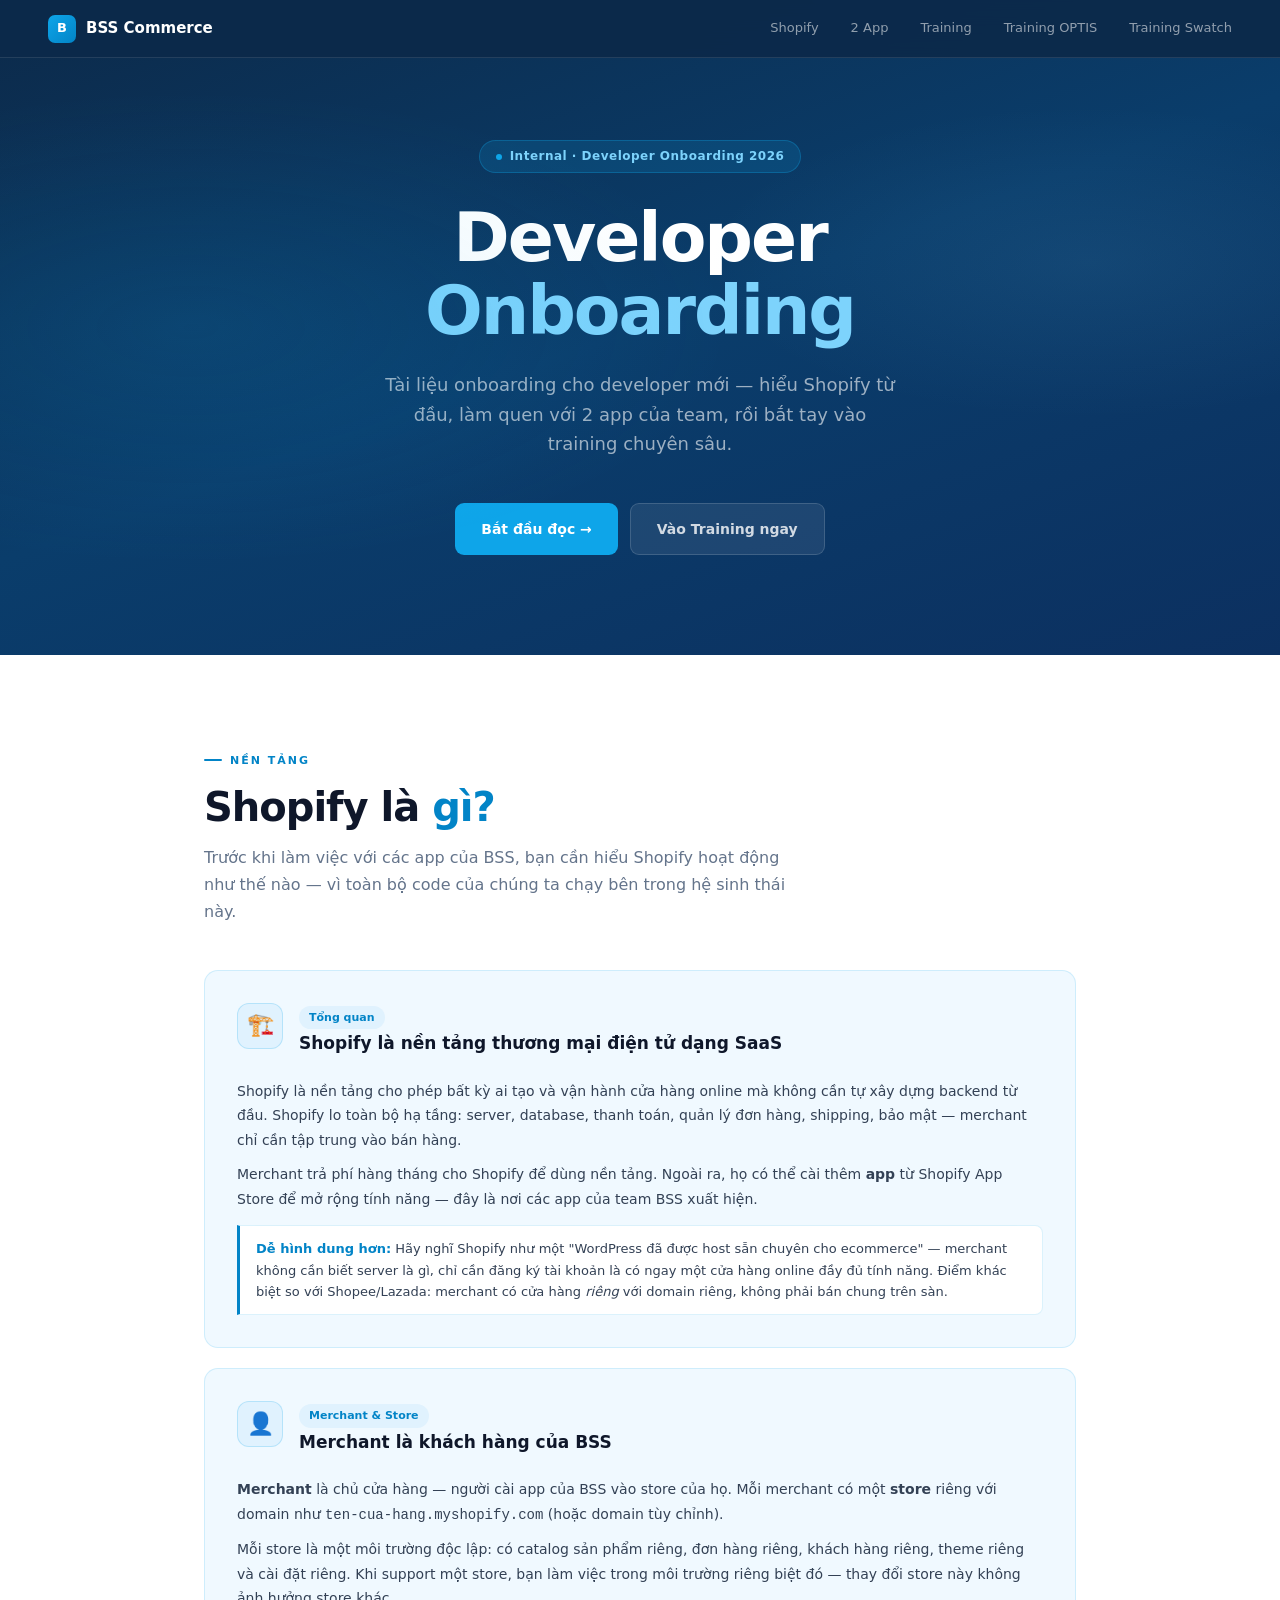
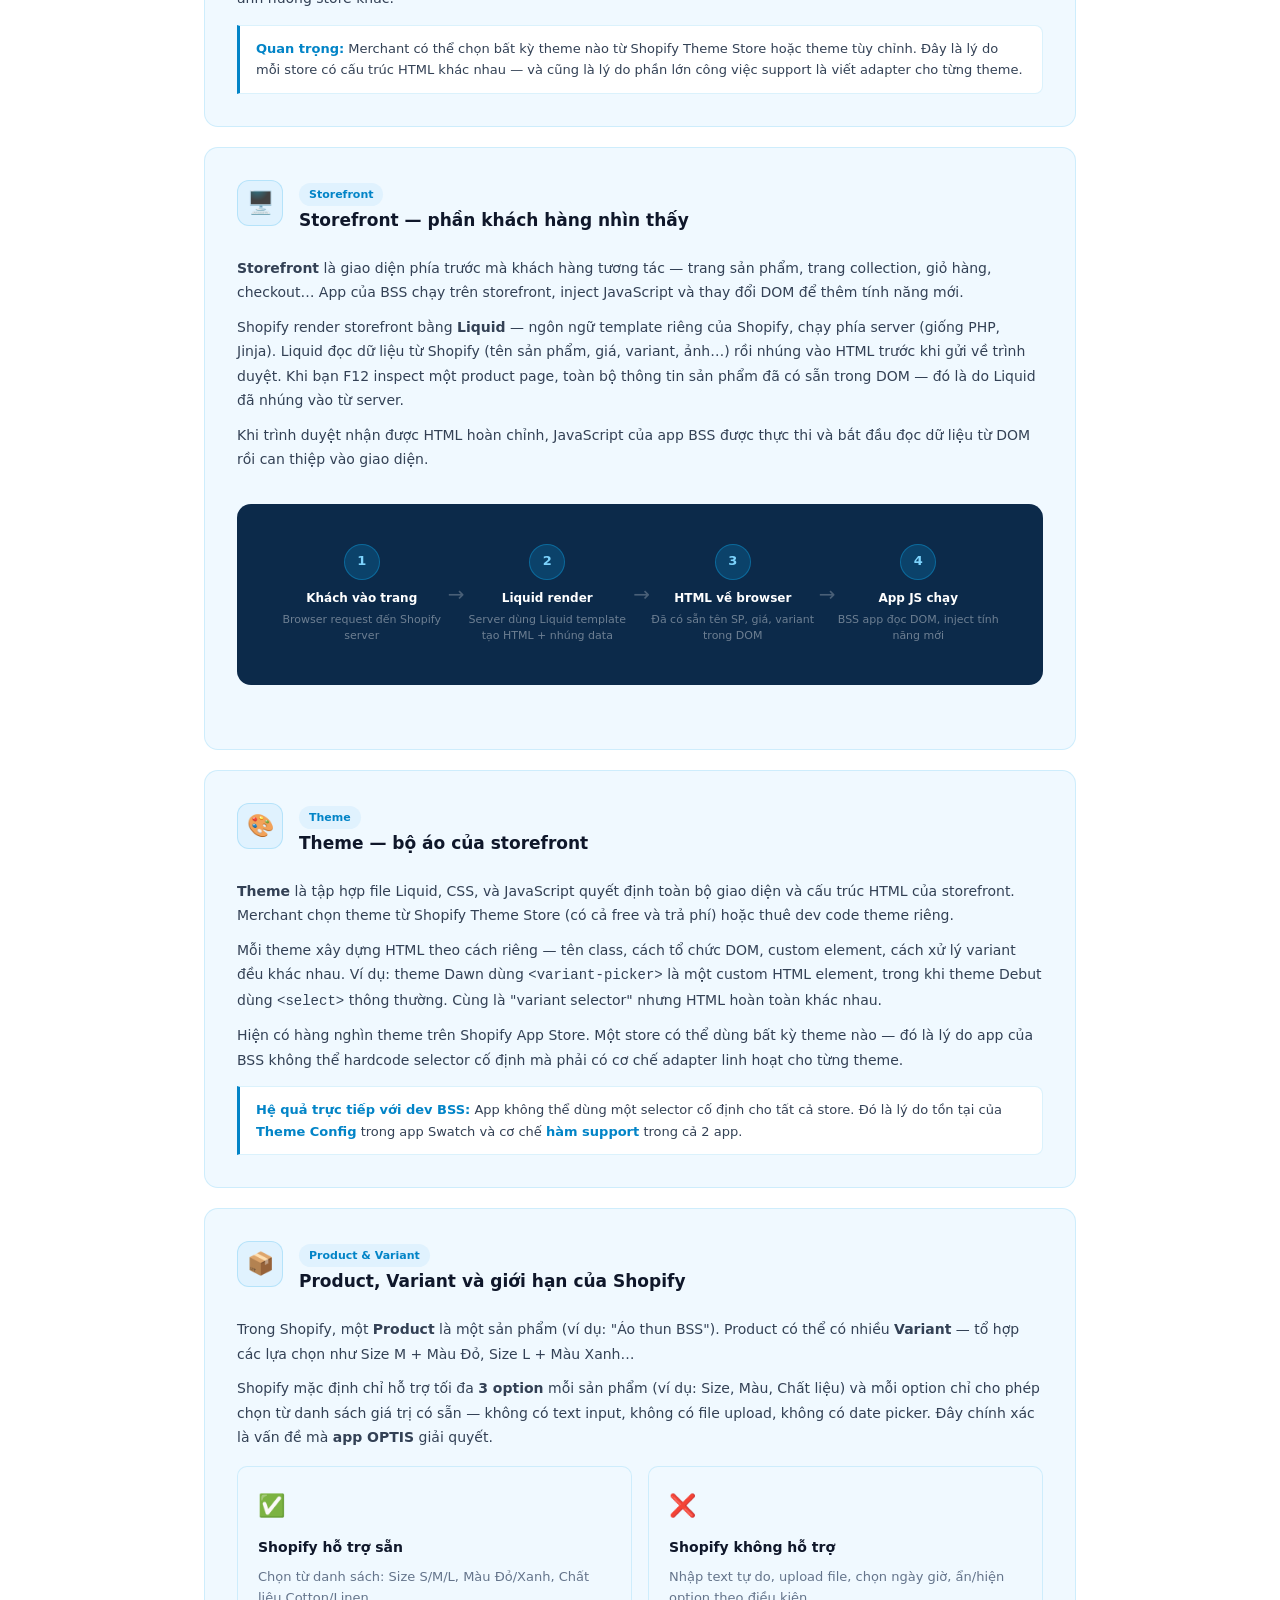
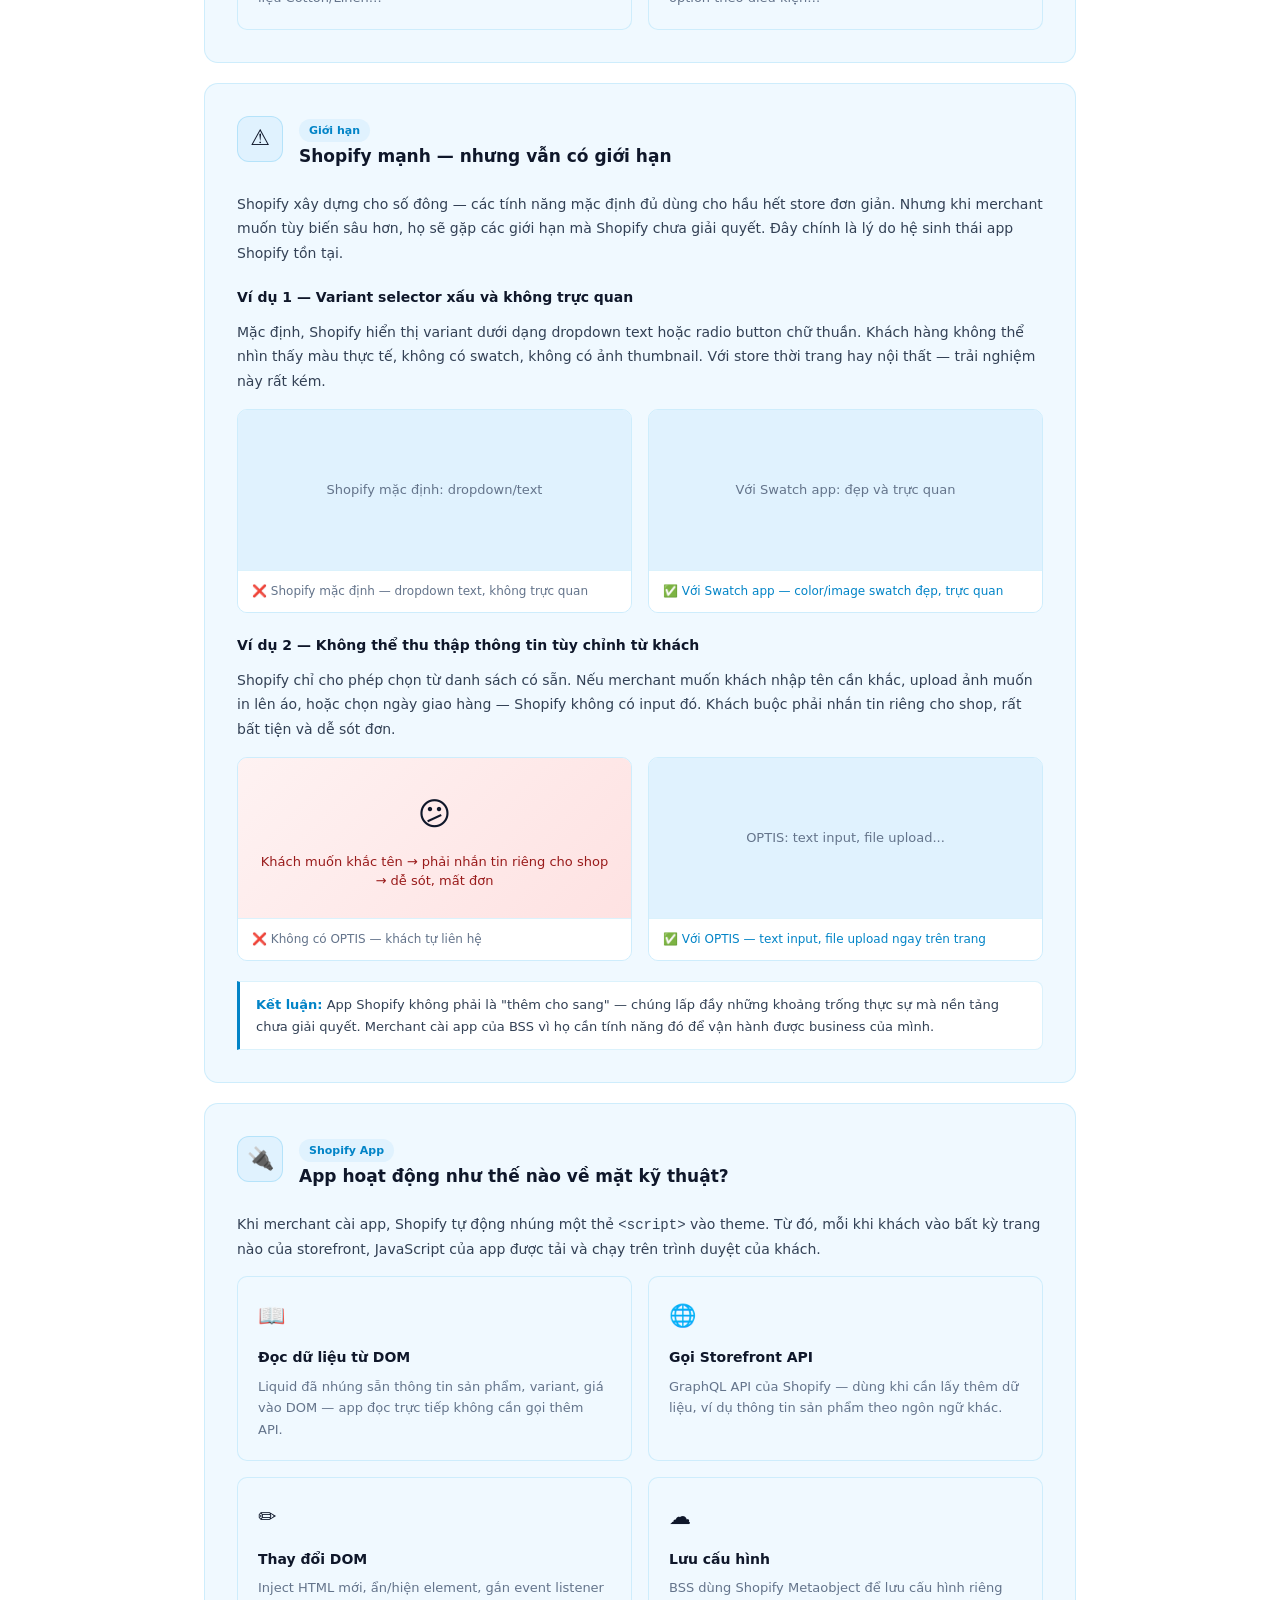
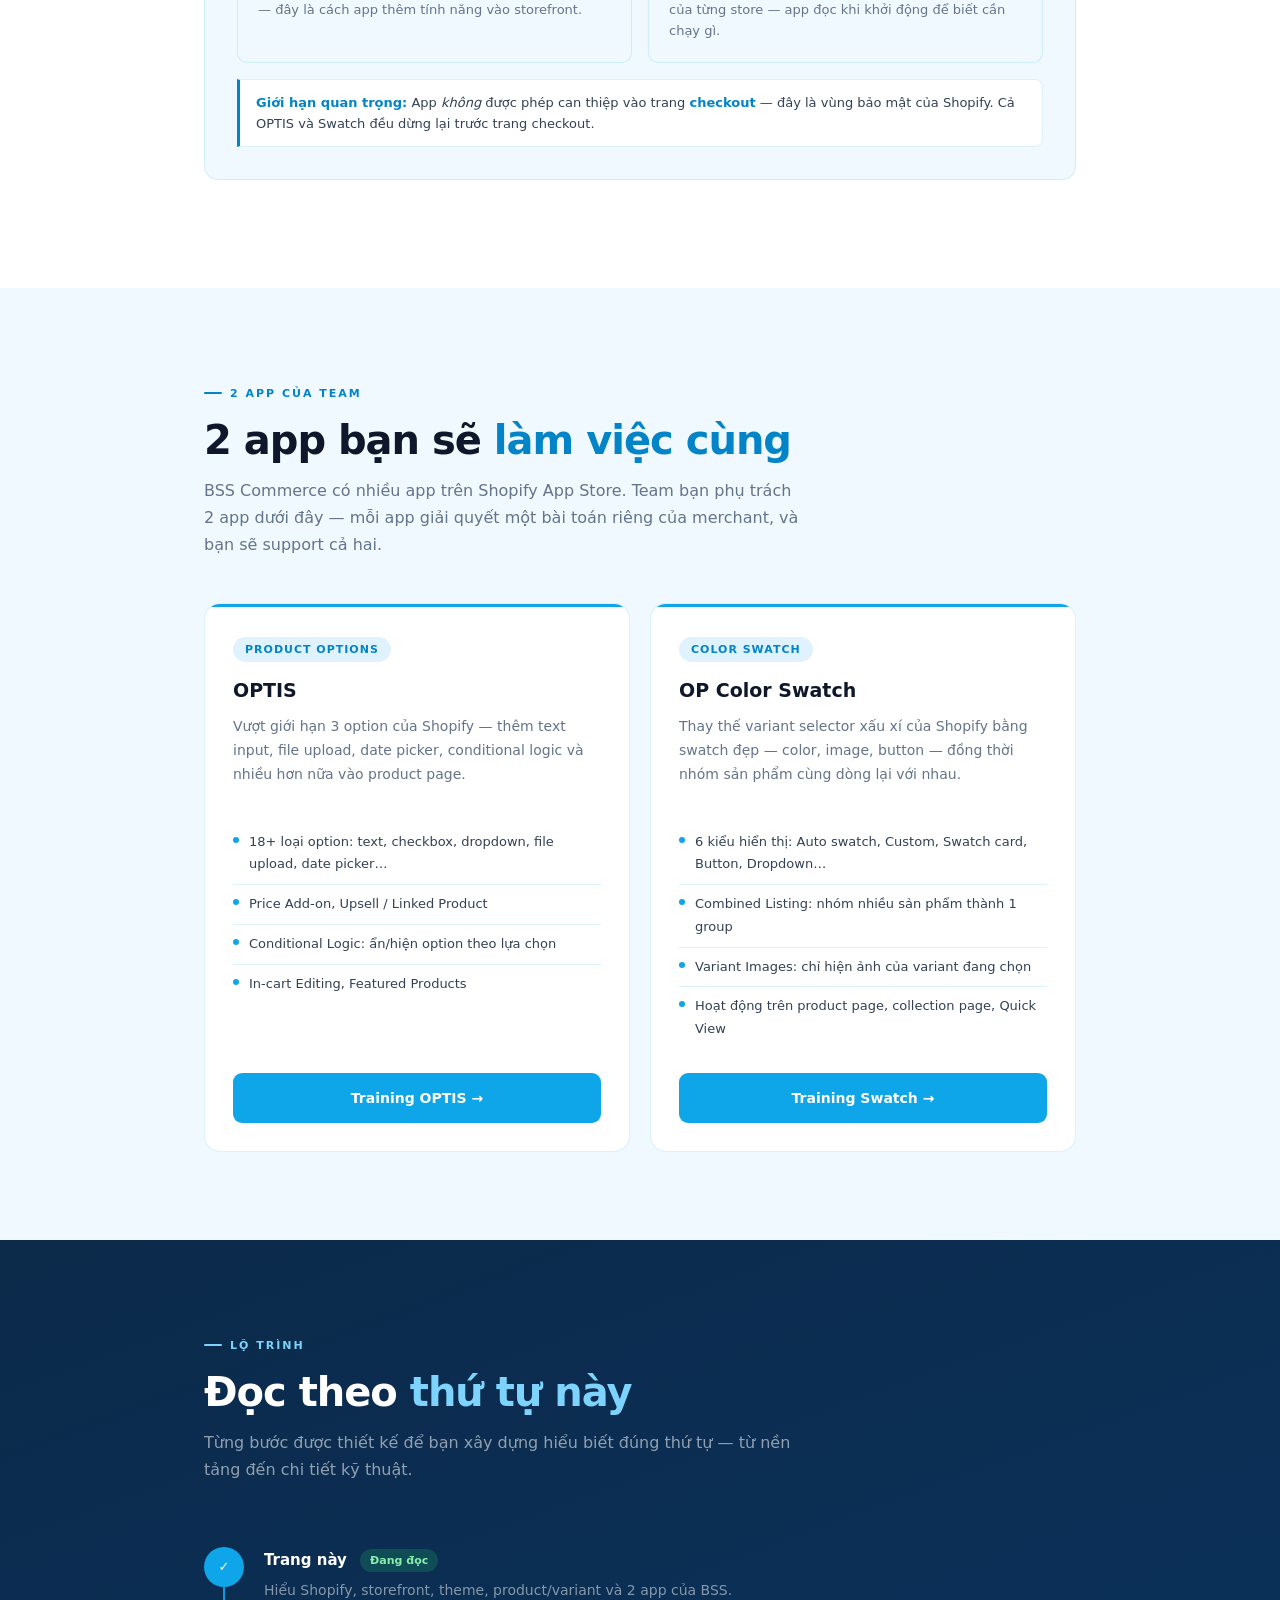
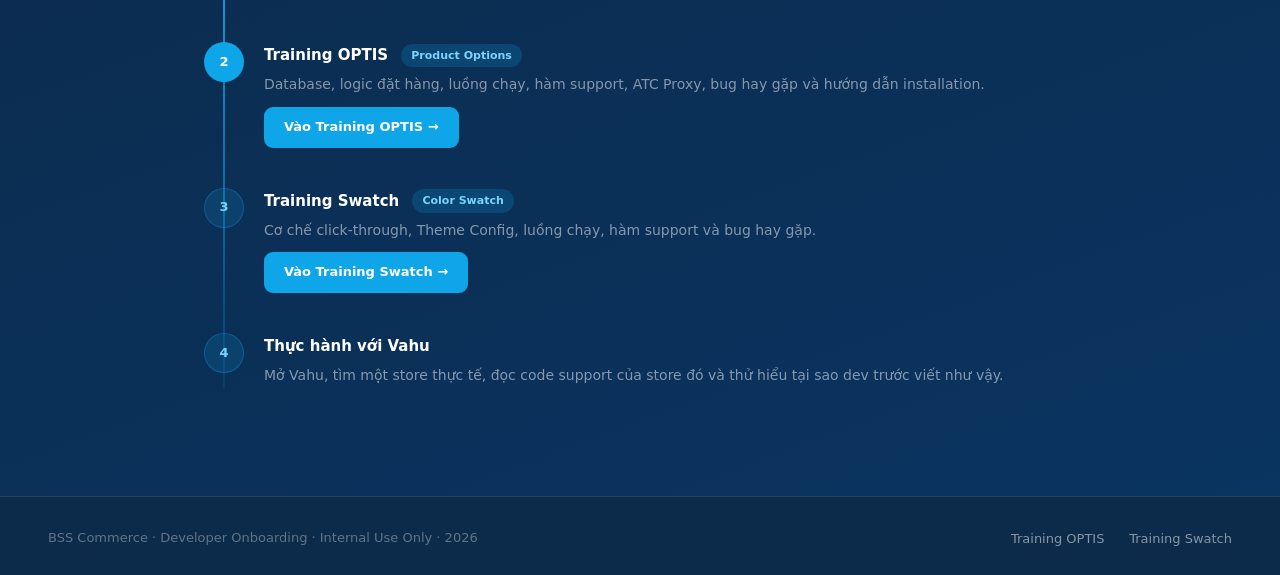
==== commit 8f05c7f5: "first commit" ====
--- a/index.html
+++ b/index.html
@@ -3,2126 +3,1373 @@
   <head>
     <meta charset="UTF-8" />
     <meta name="viewport" content="width=device-width, initial-scale=1.0" />
-    <title>Training – OP Color Swatch Variant Images</title>
+    <title>BSS Commerce – Developer Onboarding</title>
     <style>
-      * {
+      *,
+      *::before,
+      *::after {
         box-sizing: border-box;
         margin: 0;
         padding: 0;
       }
+      :root {
+        --bg: #f0f9ff;
+        --bg2: #ffffff;
+        --bg3: #e0f2fe;
+        --bg-dark: #0c2a4a;
+        --bg-dark2: #0a3d6b;
+        --border: rgba(14, 165, 233, 0.15);
+        --border-dark: rgba(255, 255, 255, 0.1);
+        --text: #0f172a;
+        --text-mid: #334155;
+        --muted: #64748b;
+        --blue: #0284c7;
+        --blue-light: #0ea5e9;
+        --blue-xlight: #7dd3fc;
+        --blue-bg: #e0f2fe;
+        --red: #ef4444;
+        --white: #ffffff;
+      }
+      html {
+        scroll-behavior: smooth;
+      }
       body {
-        font-family: "Segoe UI", Arial, sans-serif;
+        font-family:
+          "Segoe UI",
+          system-ui,
+          -apple-system,
+          sans-serif;
         font-size: 15px;
         line-height: 1.75;
-        color: #1e1e2e;
-        background: #f4f6fb;
-      }
-      .cover {
+        color: var(--text);
+        background: var(--bg);
+        overflow-x: hidden;
+      }
+
+      /* ── NAV ── */
+      nav {
+        position: fixed;
+        top: 0;
+        left: 0;
+        right: 0;
+        z-index: 100;
+        background: rgba(12, 42, 74, 0.95);
+        backdrop-filter: blur(12px);
+        border-bottom: 1px solid var(--border-dark);
+        padding: 0 48px;
+        height: 58px;
+        display: flex;
+        align-items: center;
+        justify-content: space-between;
+      }
+      .nav-logo {
+        font-weight: 800;
+        font-size: 15px;
+        color: white;
+        display: flex;
+        align-items: center;
+        gap: 10px;
+        text-decoration: none;
+      }
+      .nav-logo-mark {
+        width: 28px;
+        height: 28px;
+        border-radius: 7px;
+        background: linear-gradient(135deg, var(--blue-light), var(--blue));
+        display: flex;
+        align-items: center;
+        justify-content: center;
+        font-size: 13px;
+        font-weight: 900;
+        color: white;
+      }
+      .nav-links {
+        display: flex;
+        gap: 32px;
+      }
+      .nav-links a {
+        color: rgba(255, 255, 255, 0.55);
+        font-size: 13px;
+        text-decoration: none;
+        transition: color 0.2s;
+      }
+      .nav-links a:hover,
+      .nav-links a.active {
+        color: white;
+      }
+
+      /* ── HERO ── */
+      .hero {
         background: linear-gradient(
-          140deg,
-          #0f172a 0%,
-          #0c2340 55%,
-          #0a3d6b 100%
+          160deg,
+          var(--bg-dark) 0%,
+          #0a3d6b 50%,
+          #0c3060 100%
         );
         color: white;
-        padding: 72px 64px 56px;
+        padding: 140px 24px 100px;
+        text-align: center;
         position: relative;
         overflow: hidden;
       }
-      .cover::before {
+      .hero::before {
         content: "";
         position: absolute;
-        top: -100px;
-        right: -80px;
-        width: 380px;
-        height: 380px;
+        inset: 0;
+        background:
+          radial-gradient(
+            ellipse 70% 60% at 15% 50%,
+            rgba(14, 165, 233, 0.12) 0%,
+            transparent 60%
+          ),
+          radial-gradient(
+            ellipse 50% 40% at 85% 40%,
+            rgba(125, 211, 252, 0.08) 0%,
+            transparent 60%
+          );
+      }
+      .hero-badge {
+        display: inline-flex;
+        align-items: center;
+        gap: 8px;
+        background: rgba(14, 165, 233, 0.15);
+        border: 1px solid rgba(14, 165, 233, 0.3);
+        border-radius: 20px;
+        padding: 5px 16px;
+        font-size: 12px;
+        font-weight: 600;
+        color: var(--blue-xlight);
+        letter-spacing: 0.5px;
+        margin-bottom: 28px;
+      }
+      .hero-badge::before {
+        content: "";
+        width: 6px;
+        height: 6px;
         border-radius: 50%;
-        background: rgba(14, 165, 233, 0.1);
-      }
-      .cover-badge {
-        display: inline-block;
-        background: linear-gradient(90deg, #0284c7, #0ea5e9);
-        color: white;
+        background: var(--blue-light);
+        display: block;
+      }
+      .hero h1 {
+        font-size: clamp(36px, 6vw, 68px);
+        font-weight: 900;
+        line-height: 1.08;
+        letter-spacing: -2px;
+        color: white;
+        margin-bottom: 22px;
+      }
+      .hero h1 .accent {
+        color: var(--blue-xlight);
+      }
+      .hero-sub {
+        font-size: 18px;
+        color: rgba(255, 255, 255, 0.6);
+        max-width: 520px;
+        margin: 0 auto 44px;
+        line-height: 1.65;
+      }
+      .hero-cta {
+        display: flex;
+        gap: 12px;
+        justify-content: center;
+        flex-wrap: wrap;
+      }
+      .btn {
+        display: inline-flex;
+        align-items: center;
+        gap: 8px;
+        padding: 13px 26px;
+        border-radius: 9px;
+        font-size: 14px;
+        font-weight: 700;
+        text-decoration: none;
+        transition: all 0.2s;
+        cursor: pointer;
+      }
+      .btn-primary {
+        background: var(--blue-light);
+        color: white;
+      }
+      .btn-primary:hover {
+        background: #0284c7;
+        transform: translateY(-1px);
+        box-shadow: 0 8px 24px rgba(14, 165, 233, 0.3);
+      }
+      .btn-ghost {
+        background: rgba(255, 255, 255, 0.08);
+        color: rgba(255, 255, 255, 0.8);
+        border: 1px solid rgba(255, 255, 255, 0.15);
+      }
+      .btn-ghost:hover {
+        background: rgba(255, 255, 255, 0.14);
+      }
+      .btn-red {
+        background: var(--blue-light);
+        color: white;
+      }
+      .btn-red:hover {
+        background: #0284c7;
+        transform: translateY(-1px);
+      }
+      .btn-blue {
+        background: var(--blue-light);
+        color: white;
+      }
+      .btn-blue:hover {
+        background: #0284c7;
+        transform: translateY(-1px);
+      }
+
+      /* ── LAYOUT ── */
+      .container {
+        max-width: 920px;
+        margin: 0 auto;
+        padding: 0 24px;
+      }
+      section {
+        padding: 88px 0;
+      }
+
+      .section-eyebrow {
+        display: inline-flex;
+        align-items: center;
+        gap: 8px;
         font-size: 11px;
         font-weight: 700;
         letter-spacing: 2px;
         text-transform: uppercase;
-        padding: 4px 14px;
-        border-radius: 20px;
-        margin-bottom: 22px;
-      }
-      .cover h1 {
-        font-size: 40px;
-        font-weight: 800;
-        line-height: 1.2;
-        margin-bottom: 10px;
-      }
-      .cover h1 span {
-        color: #7dd3fc;
-      }
-      .cover .subtitle {
-        font-size: 17px;
-        color: rgba(255, 255, 255, 0.65);
-        margin-bottom: 36px;
-      }
-      .cover-meta {
-        display: flex;
-        gap: 36px;
-        flex-wrap: wrap;
-      }
-      .cover-meta-item {
-        font-size: 13px;
-        color: rgba(255, 255, 255, 0.55);
-      }
-      .cover-meta-item strong {
-        color: white;
-        display: block;
-        font-size: 14px;
-      }
-      .container {
-        max-width: 980px;
-        margin: 0 auto;
-        padding: 0 24px 72px;
-      }
-      .toc {
+        color: var(--blue);
+        margin-bottom: 14px;
+      }
+      .section-eyebrow::before {
+        content: "";
+        width: 18px;
+        height: 2px;
+        background: var(--blue);
+        border-radius: 2px;
+      }
+      .section-title {
+        font-size: clamp(26px, 4vw, 40px);
+        font-weight: 900;
+        color: var(--text);
+        letter-spacing: -1px;
+        line-height: 1.15;
+        margin-bottom: 14px;
+      }
+      .section-title .accent {
+        color: var(--blue);
+      }
+      .section-desc {
+        color: var(--muted);
+        font-size: 16px;
+        max-width: 600px;
+        margin-bottom: 44px;
+        line-height: 1.7;
+      }
+
+      /* ── SHOPIFY SECTION ── */
+      .shopify-section {
         background: white;
+      }
+
+      .concept-block {
+        background: var(--bg);
+        border: 1px solid var(--border);
+        border-radius: 14px;
+        padding: 32px;
+        margin-bottom: 20px;
+      }
+      .concept-block-header {
+        display: flex;
+        align-items: flex-start;
+        gap: 16px;
+        margin-bottom: 16px;
+      }
+      .concept-icon {
+        width: 46px;
+        height: 46px;
         border-radius: 12px;
-        padding: 30px 36px;
-        margin: 36px 0;
-        box-shadow: 0 2px 16px rgba(0, 0, 0, 0.07);
-        border-left: 4px solid #0ea5e9;
-      }
-      .toc h2 {
-        font-size: 17px;
-        color: #0ea5e9;
-        margin-bottom: 18px;
-      }
-      .toc ol {
-        padding-left: 22px;
-      }
-      .toc > ol > li {
-        margin-bottom: 7px;
-        font-weight: 600;
-      }
-      .toc a {
-        color: #1e293b;
-        text-decoration: none;
-      }
-      .toc a:hover {
-        color: #0ea5e9;
-      }
-      .toc .sub {
-        padding-left: 20px;
-        margin-top: 5px;
-        font-weight: 400;
-      }
-      .toc .sub li {
-        margin-bottom: 3px;
-        font-size: 14px;
-      }
-      .section {
-        background: white;
-        border-radius: 12px;
-        padding: 36px 42px;
-        margin-bottom: 28px;
-        box-shadow: 0 2px 16px rgba(0, 0, 0, 0.06);
-      }
-      h2.section-title {
-        font-size: 22px;
-        font-weight: 800;
-        color: #0f172a;
-        padding-bottom: 14px;
-        border-bottom: 2px solid #f1f5f9;
-        margin-bottom: 20px;
-        display: flex;
-        align-items: center;
-        gap: 12px;
-      }
-      h2.section-title .num {
-        background: #0284c7;
-        color: white;
-        font-size: 12px;
-        font-weight: 700;
-        width: 28px;
-        height: 28px;
-        border-radius: 50%;
+        background: var(--blue-bg);
+        border: 1px solid rgba(14, 165, 233, 0.2);
         display: flex;
         align-items: center;
         justify-content: center;
+        font-size: 22px;
         flex-shrink: 0;
       }
-      h3 {
-        font-size: 16px;
-        font-weight: 700;
-        color: #0c4a6e;
-        margin: 24px 0 10px;
-        padding-left: 12px;
-        border-left: 3px solid #0ea5e9;
-      }
-      h4 {
+      .concept-block h3 {
+        font-size: 17px;
+        font-weight: 800;
+        color: var(--text);
+        margin-bottom: 4px;
+      }
+      .concept-block .concept-tag {
+        font-size: 11px;
+        font-weight: 600;
+        color: var(--blue);
+        background: var(--blue-bg);
+        padding: 2px 10px;
+        border-radius: 20px;
+        display: inline-block;
+      }
+      .concept-block p {
+        color: var(--text-mid);
+        font-size: 14px;
+        line-height: 1.75;
+      }
+      .concept-block p + p {
+        margin-top: 10px;
+      }
+
+      .concept-highlight {
+        background: white;
+        border: 1px solid var(--border);
+        border-left: 3px solid var(--blue);
+        border-radius: 0 8px 8px 0;
+        padding: 12px 16px;
+        margin-top: 14px;
+        font-size: 13px;
+        color: var(--text-mid);
+        line-height: 1.65;
+      }
+      .concept-highlight strong {
+        color: var(--blue);
+      }
+
+      .concept-grid {
+        display: grid;
+        grid-template-columns: 1fr 1fr;
+        gap: 16px;
+      }
+      @media (max-width: 640px) {
+        .concept-grid {
+          grid-template-columns: 1fr;
+        }
+      }
+
+      .mini-card {
+        background: var(--bg);
+        border: 1px solid var(--border);
+        border-radius: 10px;
+        padding: 20px;
+      }
+      .mini-card-icon {
+        font-size: 22px;
+        margin-bottom: 10px;
+      }
+      .mini-card h4 {
         font-size: 14px;
         font-weight: 700;
-        color: #374151;
-        margin: 16px 0 8px;
-      }
-      p {
-        margin-bottom: 12px;
-        color: #374151;
-      }
-      ul,
-      ol {
-        padding-left: 22px;
-        margin-bottom: 12px;
-        color: #374151;
-      }
-      li {
+        color: var(--text);
         margin-bottom: 6px;
       }
-      .box {
-        border-radius: 8px;
-        padding: 14px 18px;
-        margin: 14px 0;
-        font-size: 14px;
+      .mini-card p {
+        font-size: 13px;
+        color: var(--muted);
         line-height: 1.65;
       }
-      .box strong {
-        display: block;
-        font-size: 12px;
-        font-weight: 700;
-        letter-spacing: 0.5px;
-        text-transform: uppercase;
-        margin-bottom: 4px;
-      }
-      .note {
-        background: #eff6ff;
-        border-left: 4px solid #3b82f6;
-      }
-      .warn {
-        background: #fffbeb;
-        border-left: 4px solid #f59e0b;
-      }
-      .danger {
-        background: #fef2f2;
-        border-left: 4px solid #ef4444;
-      }
-      .tip {
-        background: #e0f2fe;
-        border-left: 4px solid #0284c7;
-      }
-      pre {
-        background: #1e1e2e;
-        color: #cdd6f4;
-        border-radius: 8px;
-        padding: 18px 22px;
-        overflow-x: auto;
-        font-size: 13px;
-        line-height: 1.65;
-        margin: 10px 0 18px;
-        font-family: "Consolas", "Cascadia Code", monospace;
-      }
-      code {
-        background: #f1f5f9;
-        color: #0369a1;
-        padding: 2px 6px;
-        border-radius: 4px;
-        font-size: 13px;
-        font-family: "Consolas", monospace;
-      }
-      pre code {
-        background: none;
-        color: inherit;
-        padding: 0;
-      }
-      table {
-        width: 100%;
-        border-collapse: collapse;
-        margin: 14px 0 22px;
-        font-size: 14px;
-      }
-      th {
-        background: #0f172a;
-        color: white;
-        padding: 9px 14px;
-        text-align: left;
-        font-size: 13px;
-      }
-      td {
-        padding: 9px 14px;
-        border-bottom: 1px solid #e2e8f0;
-        vertical-align: top;
-      }
-      tr:nth-child(even) td {
-        background: #f8fafc;
-      }
-      .tag {
-        display: inline-block;
-        font-size: 11px;
-        font-weight: 700;
-        padding: 2px 9px;
-        border-radius: 10px;
-      }
-      .ok {
-        background: #e0f2fe;
-        color: #075985;
-      }
-      .no {
-        background: #fee2e2;
-        color: #991b1b;
-      }
-      .steps {
-        list-style: none;
-        padding: 0;
-      }
-      .steps > li {
-        display: flex;
-        gap: 14px;
-        margin-bottom: 18px;
-        align-items: flex-start;
-      }
-      .step-n {
-        background: #0284c7;
-        color: white;
-        font-weight: 700;
-        font-size: 12px;
-        width: 26px;
-        height: 26px;
-        border-radius: 50%;
+
+      /* flow arrow */
+      .shopify-flow {
+        background: var(--bg-dark);
+        border-radius: 14px;
+        padding: 28px 32px;
+        margin: 32px 0;
         display: flex;
         align-items: center;
-        justify-content: center;
-        flex-shrink: 0;
-        margin-top: 2px;
-      }
-      .step-body {
+        gap: 0;
+        flex-wrap: wrap;
+      }
+      .shopify-flow-step {
         flex: 1;
-      }
-      .step-body strong {
-        display: block;
-        margin-bottom: 3px;
-      }
-      .fn-card {
-        border: 1px solid #e2e8f0;
-        border-radius: 10px;
-        margin: 16px 0;
-        overflow: hidden;
-      }
-      .fn-header {
-        background: #f8fafc;
-        padding: 12px 18px;
-        display: flex;
-        align-items: center;
-        gap: 10px;
-        border-bottom: 1px solid #e2e8f0;
-      }
-      .fn-name {
-        font-family: "Consolas", monospace;
-        font-weight: 700;
-        font-size: 14px;
-        color: #0c4a6e;
-      }
-      .fn-tag {
-        font-size: 11px;
-        font-weight: 700;
-        padding: 2px 9px;
-        border-radius: 10px;
-        letter-spacing: 0.4px;
-      }
-      .ft-core {
-        background: #e0f2fe;
-        color: #0c4a6e;
-      }
-      .ft-ui {
-        background: #f3e8ff;
-        color: #7e22ce;
-      }
-      .ft-theme {
-        background: #dbeafe;
-        color: #1d4ed8;
-      }
-      .ft-misc {
-        background: #f1f5f9;
-        color: #64748b;
-      }
-      .fn-body {
-        padding: 14px 18px;
-      }
-      .fn-body p {
-        margin-bottom: 8px;
-        font-size: 14px;
-      }
-      .footer {
+        min-width: 120px;
         text-align: center;
-        color: #94a3b8;
-        font-size: 13px;
-        padding: 24px 0;
-        border-top: 1px solid #e2e8f0;
-        margin-top: 8px;
-      }
-      .flow-diagram {
-        background: #f8fafc;
-        border: 1px solid #e2e8f0;
-        border-radius: 10px;
-        padding: 20px 24px;
-        margin: 16px 0;
-      }
-      .flow-steps {
-        display: flex;
-        gap: 0;
-        align-items: stretch;
-        flex-wrap: wrap;
-      }
-      .flow-step {
-        flex: 1;
-        min-width: 140px;
-        text-align: center;
-        padding: 16px 12px;
+        padding: 12px 8px;
         position: relative;
       }
-      .flow-step::after {
+      .shopify-flow-step::after {
         content: "→";
         position: absolute;
         right: -10px;
         top: 50%;
         transform: translateY(-50%);
-        color: #94a3b8;
-        font-size: 18px;
-      }
-      .flow-step:last-child::after {
+        color: rgba(255, 255, 255, 0.25);
+        font-size: 20px;
+      }
+      .shopify-flow-step:last-child::after {
         display: none;
       }
-      .flow-icon {
-        font-size: 28px;
+      .shopify-flow-n {
+        width: 36px;
+        height: 36px;
+        border-radius: 50%;
+        background: rgba(14, 165, 233, 0.2);
+        border: 1px solid rgba(14, 165, 233, 0.4);
+        color: var(--blue-xlight);
+        font-weight: 800;
+        font-size: 13px;
+        display: flex;
+        align-items: center;
+        justify-content: center;
+        margin: 0 auto 8px;
+      }
+      .shopify-flow-title {
+        font-size: 12px;
+        font-weight: 700;
+        color: white;
+        margin-bottom: 3px;
+      }
+      .shopify-flow-desc {
+        font-size: 11px;
+        color: rgba(255, 255, 255, 0.4);
+        line-height: 1.5;
+      }
+
+      /* ── APPS SECTION ── */
+      .apps-section {
+        background: var(--bg);
+      }
+      .apps-grid {
+        display: grid;
+        grid-template-columns: 1fr 1fr;
+        gap: 20px;
+      }
+      @media (max-width: 680px) {
+        .apps-grid {
+          grid-template-columns: 1fr;
+        }
+      }
+
+      .app-card {
+        background: white;
+        border: 1px solid var(--border);
+        border-radius: 16px;
+        overflow: hidden;
+        display: flex;
+        flex-direction: column;
+      }
+      .app-card-top {
+        padding: 28px 28px 20px;
+      }
+      .app-card-top-red {
+        border-top: 3px solid var(--blue-light);
+      }
+      .app-card-top-blue {
+        border-top: 3px solid var(--blue-light);
+      }
+      .app-pill {
+        display: inline-block;
+        font-size: 11px;
+        font-weight: 700;
+        letter-spacing: 1px;
+        text-transform: uppercase;
+        padding: 3px 12px;
+        border-radius: 20px;
+        margin-bottom: 12px;
+      }
+      .pill-red {
+        background: var(--blue-bg);
+        color: var(--blue);
+      }
+      .pill-blue {
+        background: var(--blue-bg);
+        color: var(--blue);
+      }
+      .app-card h3 {
+        font-size: 19px;
+        font-weight: 800;
+        color: var(--text);
         margin-bottom: 8px;
       }
-      .flow-title {
+      .app-card p {
+        font-size: 14px;
+        color: var(--muted);
+        line-height: 1.7;
+      }
+      .app-card-body {
+        padding: 0 28px 28px;
+        flex: 1;
+        display: flex;
+        flex-direction: column;
+      }
+      .app-features {
+        list-style: none;
+        padding: 0;
+        margin: 16px 0 24px;
+        flex: 1;
+      }
+      .app-features li {
+        display: flex;
+        gap: 10px;
+        align-items: flex-start;
+        font-size: 13px;
+        color: var(--text-mid);
+        padding: 8px 0;
+        border-bottom: 1px solid var(--border);
+      }
+      .app-features li:last-child {
+        border-bottom: none;
+      }
+      .dot {
+        width: 6px;
+        height: 6px;
+        border-radius: 50%;
+        flex-shrink: 0;
+        margin-top: 6px;
+      }
+      .dot-red {
+        background: var(--blue-light);
+      }
+      .dot-blue {
+        background: var(--blue-light);
+      }
+
+      /* ── JOURNEY ── */
+      .journey-section {
+        background: linear-gradient(160deg, var(--bg-dark) 0%, #0a3461 100%);
+        color: white;
+      }
+      .journey-section .section-eyebrow {
+        color: var(--blue-xlight);
+      }
+      .journey-section .section-eyebrow::before {
+        background: var(--blue-xlight);
+      }
+      .journey-section .section-title {
+        color: white;
+      }
+      .journey-section .section-desc {
+        color: rgba(255, 255, 255, 0.55);
+      }
+
+      .journey-steps {
+        display: flex;
+        flex-direction: column;
+        gap: 0;
+        position: relative;
+      }
+      .journey-steps::before {
+        content: "";
+        position: absolute;
+        left: 19px;
+        top: 20px;
+        bottom: 20px;
+        width: 2px;
+        background: linear-gradient(
+          to bottom,
+          var(--blue-light),
+          rgba(14, 165, 233, 0.1)
+        );
+      }
+      .journey-step {
+        display: flex;
+        gap: 20px;
+        padding: 20px 0;
+      }
+      .journey-n {
+        width: 40px;
+        height: 40px;
+        border-radius: 50%;
+        display: flex;
+        align-items: center;
+        justify-content: center;
+        font-weight: 800;
+        font-size: 13px;
+        flex-shrink: 0;
+        position: relative;
+        z-index: 1;
+      }
+      .j-active {
+        background: var(--blue-light);
+        color: white;
+      }
+      .j-red {
+        background: var(--blue-light);
+        color: white;
+      }
+      .j-done {
+        background: rgba(14, 165, 233, 0.15);
+        color: var(--blue-xlight);
+        border: 1px solid rgba(14, 165, 233, 0.3);
+      }
+      .journey-body h4 {
+        font-size: 15px;
         font-weight: 700;
+        color: white;
+        margin-bottom: 4px;
+      }
+      .journey-body p {
+        font-size: 14px;
+        color: rgba(255, 255, 255, 0.5);
+      }
+      .j-tag {
+        display: inline-block;
+        font-size: 11px;
+        font-weight: 600;
+        padding: 2px 10px;
+        border-radius: 20px;
+        margin-left: 8px;
+        vertical-align: middle;
+      }
+      .j-tag-blue {
+        background: rgba(14, 165, 233, 0.2);
+        color: var(--blue-xlight);
+      }
+      .j-tag-red {
+        background: rgba(14, 165, 233, 0.2);
+        color: var(--blue-xlight);
+      }
+      .j-tag-now {
+        background: rgba(34, 197, 94, 0.2);
+        color: #86efac;
+      }
+
+      /* ── FOOTER ── */
+      footer {
+        background: var(--bg-dark);
+        border-top: 1px solid var(--border-dark);
+        padding: 28px 48px;
+        display: flex;
+        align-items: center;
+        justify-content: space-between;
+        flex-wrap: wrap;
+        gap: 12px;
+      }
+      footer p {
         font-size: 13px;
-        color: #0f172a;
-        margin-bottom: 4px;
-      }
-      .flow-desc {
-        font-size: 12px;
-        color: #64748b;
-        line-height: 1.5;
+        color: rgba(255, 255, 255, 0.35);
+      }
+      footer a {
+        color: rgba(255, 255, 255, 0.5);
+        font-size: 13px;
+        text-decoration: none;
+        margin-left: 20px;
+      }
+      footer a:hover {
+        color: white;
       }
     </style>
   </head>
   <body>
-    <div class="cover">
-      <div class="cover-badge">Internal Training Document</div>
-      <h1>OP <span>Color Swatch</span><br />Variant Images</h1>
-      <p class="subtitle">
-        Tài liệu onboarding cho developer mới – App Swatch trên Shopify
+    <!-- NAV -->
+    <nav>
+      <a href="#" class="nav-logo">
+        <div class="nav-logo-mark">B</div>
+        BSS Commerce
+      </a>
+      <div class="nav-links">
+        <a href="#shopify">Shopify</a>
+        <a href="#apps">2 App</a>
+        <a href="#training">Training</a>
+        <a href="option.html">Training OPTIS</a>
+        <a href="swatch.html">Training Swatch</a>
+      </div>
+    </nav>
+
+    <!-- HERO -->
+    <div class="hero">
+      <div class="hero-badge">Internal · Developer Onboarding 2026</div>
+      <h1>Developer<br /><span class="accent">Onboarding</span></h1>
+      <p class="hero-sub">
+        Tài liệu onboarding cho developer mới — hiểu Shopify từ đầu, làm quen
+        với 2 app của team, rồi bắt tay vào training chuyên sâu.
       </p>
-      <div class="cover-meta">
-        <div class="cover-meta-item"><strong>Team</strong>BSS Commerce</div>
-        <div class="cover-meta-item"><strong>Author</strong>NghiaLC</div>
-        <div class="cover-meta-item"><strong>Cập nhật</strong>2026</div>
-        <div class="cover-meta-item">
-          <strong>Đối tượng</strong>Developer mới
+      <div class="hero-cta">
+        <a href="#shopify" class="btn btn-primary">Bắt đầu đọc →</a>
+        <a href="#training" class="btn btn-ghost">Vào Training ngay</a>
+      </div>
+    </div>
+
+    <!-- SHOPIFY -->
+    <section id="shopify" class="shopify-section">
+      <div class="container">
+        <div class="section-eyebrow">Nền tảng</div>
+        <h2 class="section-title">
+          Shopify là <span class="accent">gì?</span>
+        </h2>
+        <p class="section-desc">
+          Trước khi làm việc với các app của BSS, bạn cần hiểu Shopify hoạt động
+          như thế nào — vì toàn bộ code của chúng ta chạy bên trong hệ sinh thái
+          này.
+        </p>
+
+        <!-- BLOCK 1: Shopify là gì -->
+        <div class="concept-block">
+          <div class="concept-block-header">
+            <div class="concept-icon">🏗️</div>
+            <div>
+              <div class="concept-tag">Tổng quan</div>
+              <h3>Shopify là nền tảng thương mại điện tử dạng SaaS</h3>
+            </div>
+          </div>
+          <p>
+            Shopify là nền tảng cho phép bất kỳ ai tạo và vận hành cửa hàng
+            online mà không cần tự xây dựng backend từ đầu. Shopify lo toàn bộ
+            hạ tầng: server, database, thanh toán, quản lý đơn hàng, shipping,
+            bảo mật — merchant chỉ cần tập trung vào bán hàng.
+          </p>
+          <p>
+            Merchant trả phí hàng tháng cho Shopify để dùng nền tảng. Ngoài ra,
+            họ có thể cài thêm <strong>app</strong> từ Shopify App Store để mở
+            rộng tính năng — đây là nơi các app của team BSS xuất hiện.
+          </p>
+          <div class="concept-highlight">
+            <strong>Dễ hình dung hơn:</strong> Hãy nghĩ Shopify như một
+            "WordPress đã được host sẵn chuyên cho ecommerce" — merchant không
+            cần biết server là gì, chỉ cần đăng ký tài khoản là có ngay một cửa
+            hàng online đầy đủ tính năng. Điểm khác biệt so với Shopee/Lazada:
+            merchant có cửa hàng <em>riêng</em> với domain riêng, không phải bán
+            chung trên sàn.
+          </div>
+        </div>
+
+        <!-- BLOCK 2: Merchant & Store -->
+        <div class="concept-block">
+          <div class="concept-block-header">
+            <div class="concept-icon">👤</div>
+            <div>
+              <div class="concept-tag">Merchant & Store</div>
+              <h3>Merchant là khách hàng của BSS</h3>
+            </div>
+          </div>
+          <p>
+            <strong>Merchant</strong> là chủ cửa hàng — người cài app của BSS
+            vào store của họ. Mỗi merchant có một <strong>store</strong> riêng
+            với domain như <code>ten-cua-hang.myshopify.com</code> (hoặc domain
+            tùy chỉnh).
+          </p>
+          <p>
+            Mỗi store là một môi trường độc lập: có catalog sản phẩm riêng, đơn
+            hàng riêng, khách hàng riêng, theme riêng và cài đặt riêng. Khi
+            support một store, bạn làm việc trong môi trường riêng biệt đó —
+            thay đổi store này không ảnh hưởng store khác.
+          </p>
+          <div class="concept-highlight">
+            <strong>Quan trọng:</strong> Merchant có thể chọn bất kỳ theme nào
+            từ Shopify Theme Store hoặc theme tùy chỉnh. Đây là lý do mỗi store
+            có cấu trúc HTML khác nhau — và cũng là lý do phần lớn công việc
+            support là viết adapter cho từng theme.
+          </div>
+        </div>
+
+        <!-- BLOCK 3: Storefront -->
+        <div class="concept-block">
+          <div class="concept-block-header">
+            <div class="concept-icon">🖥️</div>
+            <div>
+              <div class="concept-tag">Storefront</div>
+              <h3>Storefront — phần khách hàng nhìn thấy</h3>
+            </div>
+          </div>
+          <p>
+            <strong>Storefront</strong> là giao diện phía trước mà khách hàng
+            tương tác — trang sản phẩm, trang collection, giỏ hàng, checkout…
+            App của BSS chạy trên storefront, inject JavaScript và thay đổi DOM
+            để thêm tính năng mới.
+          </p>
+          <p>
+            Shopify render storefront bằng <strong>Liquid</strong> — ngôn ngữ
+            template riêng của Shopify, chạy phía server (giống PHP, Jinja).
+            Liquid đọc dữ liệu từ Shopify (tên sản phẩm, giá, variant, ảnh…) rồi
+            nhúng vào HTML trước khi gửi về trình duyệt. Khi bạn F12 inspect một
+            product page, toàn bộ thông tin sản phẩm đã có sẵn trong DOM — đó là
+            do Liquid đã nhúng vào từ server.
+          </p>
+          <p>
+            Khi trình duyệt nhận được HTML hoàn chỉnh, JavaScript của app BSS
+            được thực thi và bắt đầu đọc dữ liệu từ DOM rồi can thiệp vào giao
+            diện.
+          </p>
+
+          <!-- Flow -->
+          <div class="shopify-flow">
+            <div class="shopify-flow-step">
+              <div class="shopify-flow-n">1</div>
+              <div class="shopify-flow-title">Khách vào trang</div>
+              <div class="shopify-flow-desc">
+                Browser request đến Shopify server
+              </div>
+            </div>
+            <div class="shopify-flow-step">
+              <div class="shopify-flow-n">2</div>
+              <div class="shopify-flow-title">Liquid render</div>
+              <div class="shopify-flow-desc">
+                Server dùng Liquid template tạo HTML + nhúng data
+              </div>
+            </div>
+            <div class="shopify-flow-step">
+              <div class="shopify-flow-n">3</div>
+              <div class="shopify-flow-title">HTML về browser</div>
+              <div class="shopify-flow-desc">
+                Đã có sẵn tên SP, giá, variant trong DOM
+              </div>
+            </div>
+            <div class="shopify-flow-step">
+              <div class="shopify-flow-n">4</div>
+              <div class="shopify-flow-title">App JS chạy</div>
+              <div class="shopify-flow-desc">
+                BSS app đọc DOM, inject tính năng mới
+              </div>
+            </div>
+          </div>
+        </div>
+
+        <!-- BLOCK 4: Theme -->
+        <div class="concept-block">
+          <div class="concept-block-header">
+            <div class="concept-icon">🎨</div>
+            <div>
+              <div class="concept-tag">Theme</div>
+              <h3>Theme — bộ áo của storefront</h3>
+            </div>
+          </div>
+          <p>
+            <strong>Theme</strong> là tập hợp file Liquid, CSS, và JavaScript
+            quyết định toàn bộ giao diện và cấu trúc HTML của storefront.
+            Merchant chọn theme từ Shopify Theme Store (có cả free và trả phí)
+            hoặc thuê dev code theme riêng.
+          </p>
+          <p>
+            Mỗi theme xây dựng HTML theo cách riêng — tên class, cách tổ chức
+            DOM, custom element, cách xử lý variant đều khác nhau. Ví dụ: theme
+            Dawn dùng
+            <code>&lt;variant-picker&gt;</code> là một custom HTML element,
+            trong khi theme Debut dùng <code>&lt;select&gt;</code> thông thường.
+            Cùng là "variant selector" nhưng HTML hoàn toàn khác nhau.
+          </p>
+          <p>
+            Hiện có hàng nghìn theme trên Shopify App Store. Một store có thể
+            dùng bất kỳ theme nào — đó là lý do app của BSS không thể hardcode
+            selector cố định mà phải có cơ chế adapter linh hoạt cho từng theme.
+          </p>
+          <div class="concept-highlight">
+            <strong>Hệ quả trực tiếp với dev BSS:</strong> App không thể dùng
+            một selector cố định cho tất cả store. Đó là lý do tồn tại của
+            <strong>Theme Config</strong> trong app Swatch và cơ chế
+            <strong>hàm support</strong> trong cả 2 app.
+          </div>
+        </div>
+
+        <!-- BLOCK 5: Product & Variant -->
+        <div class="concept-block">
+          <div class="concept-block-header">
+            <div class="concept-icon">📦</div>
+            <div>
+              <div class="concept-tag">Product & Variant</div>
+              <h3>Product, Variant và giới hạn của Shopify</h3>
+            </div>
+          </div>
+          <p>
+            Trong Shopify, một <strong>Product</strong> là một sản phẩm (ví dụ:
+            "Áo thun BSS"). Product có thể có nhiều <strong>Variant</strong> —
+            tổ hợp các lựa chọn như Size M + Màu Đỏ, Size L + Màu Xanh…
+          </p>
+          <p>
+            Shopify mặc định chỉ hỗ trợ tối đa <strong>3 option</strong> mỗi sản
+            phẩm (ví dụ: Size, Màu, Chất liệu) và mỗi option chỉ cho phép chọn
+            từ danh sách giá trị có sẵn — không có text input, không có file
+            upload, không có date picker. Đây chính xác là vấn đề mà
+            <strong>app OPTIS</strong> giải quyết.
+          </p>
+          <div class="concept-grid" style="margin-top: 16px">
+            <div class="mini-card">
+              <div class="mini-card-icon">✅</div>
+              <h4>Shopify hỗ trợ sẵn</h4>
+              <p>
+                Chọn từ danh sách: Size S/M/L, Màu Đỏ/Xanh, Chất liệu
+                Cotton/Linen…
+              </p>
+            </div>
+            <div class="mini-card">
+              <div class="mini-card-icon">❌</div>
+              <h4>Shopify không hỗ trợ</h4>
+              <p>
+                Nhập text tự do, upload file, chọn ngày giờ, ẩn/hiện option theo
+                điều kiện…
+              </p>
+            </div>
+          </div>
+        </div>
+
+        <!-- BLOCK 6: Hạn chế Shopify -->
+        <div class="concept-block">
+          <div class="concept-block-header">
+            <div class="concept-icon">⚠️</div>
+            <div>
+              <div class="concept-tag">Giới hạn</div>
+              <h3>Shopify mạnh — nhưng vẫn có giới hạn</h3>
+            </div>
+          </div>
+          <p>
+            Shopify xây dựng cho số đông — các tính năng mặc định đủ dùng cho
+            hầu hết store đơn giản. Nhưng khi merchant muốn tùy biến sâu hơn, họ
+            sẽ gặp các giới hạn mà Shopify chưa giải quyết. Đây chính là lý do
+            hệ sinh thái app Shopify tồn tại.
+          </p>
+
+          <p style="font-weight: 700; color: var(--text); margin: 20px 0 10px">
+            Ví dụ 1 — Variant selector xấu và không trực quan
+          </p>
+          <p>
+            Mặc định, Shopify hiển thị variant dưới dạng dropdown text hoặc
+            radio button chữ thuần. Khách hàng không thể nhìn thấy màu thực tế,
+            không có swatch, không có ảnh thumbnail. Với store thời trang hay
+            nội thất — trải nghiệm này rất kém.
+          </p>
+          <div
+            style="
+              display: grid;
+              grid-template-columns: 1fr 1fr;
+              gap: 16px;
+              margin: 16px 0 20px;
+            "
+          >
+            <div
+              style="
+                border: 1px solid var(--border);
+                border-radius: 10px;
+                overflow: hidden;
+              "
+            >
+              <img
+                src="https://ecomposer.io/cdn/shop/articles/how-to-add-product-options-on-shopify_1.webp?v=1695006900"
+                alt="Shopify default variant dropdown"
+                style="
+                  width: 100%;
+                  height: 160px;
+                  object-fit: cover;
+                  display: block;
+                "
+                onerror="
+                  this.style.display = 'none';
+                  this.nextElementSibling.style.display = 'flex';
+                "
+              />
+              <div
+                style="
+                  display: none;
+                  height: 160px;
+                  background: var(--bg3);
+                  align-items: center;
+                  justify-content: center;
+                  color: var(--muted);
+                  font-size: 13px;
+                "
+              >
+                Shopify mặc định: dropdown/text
+              </div>
+              <div
+                style="
+                  padding: 10px 14px;
+                  background: white;
+                  border-top: 1px solid var(--border);
+                "
+              >
+                <p style="font-size: 12px; color: var(--muted); margin: 0">
+                  ❌ Shopify mặc định — dropdown text, không trực quan
+                </p>
+              </div>
+            </div>
+            <div
+              style="
+                border: 1px solid var(--border);
+                border-radius: 10px;
+                overflow: hidden;
+              "
+            >
+              <img
+                src="https://cdn.shopify.com/s/files/1/0533/2089/files/color-swatches-product-page.png"
+                alt="Beautiful color swatch variant"
+                style="
+                  width: 100%;
+                  height: 160px;
+                  object-fit: cover;
+                  display: block;
+                "
+                onerror="
+                  this.style.display = 'none';
+                  this.nextElementSibling.style.display = 'flex';
+                "
+              />
+              <div
+                style="
+                  display: none;
+                  height: 160px;
+                  background: var(--bg3);
+                  align-items: center;
+                  justify-content: center;
+                  color: var(--muted);
+                  font-size: 13px;
+                "
+              >
+                Với Swatch app: đẹp và trực quan
+              </div>
+              <div
+                style="
+                  padding: 10px 14px;
+                  background: white;
+                  border-top: 1px solid var(--border);
+                "
+              >
+                <p style="font-size: 12px; color: var(--blue); margin: 0">
+                  ✅ Với Swatch app — color/image swatch đẹp, trực quan
+                </p>
+              </div>
+            </div>
+          </div>
+
+          <p style="font-weight: 700; color: var(--text); margin: 20px 0 10px">
+            Ví dụ 2 — Không thể thu thập thông tin tùy chỉnh từ khách
+          </p>
+          <p>
+            Shopify chỉ cho phép chọn từ danh sách có sẵn. Nếu merchant muốn
+            khách nhập tên cần khắc, upload ảnh muốn in lên áo, hoặc chọn ngày
+            giao hàng — Shopify không có input đó. Khách buộc phải nhắn tin
+            riêng cho shop, rất bất tiện và dễ sót đơn.
+          </p>
+          <div
+            style="
+              display: grid;
+              grid-template-columns: 1fr 1fr;
+              gap: 16px;
+              margin: 16px 0 20px;
+            "
+          >
+            <div
+              style="
+                border: 1px solid var(--border);
+                border-radius: 10px;
+                overflow: hidden;
+              "
+            >
+              <div
+                style="
+                  height: 160px;
+                  background: linear-gradient(135deg, #fef2f2, #fee2e2);
+                  display: flex;
+                  flex-direction: column;
+                  align-items: center;
+                  justify-content: center;
+                  gap: 10px;
+                  padding: 20px;
+                "
+              >
+                <div style="font-size: 32px">😕</div>
+                <p
+                  style="
+                    font-size: 13px;
+                    color: #991b1b;
+                    text-align: center;
+                    line-height: 1.5;
+                  "
+                >
+                  Khách muốn khắc tên → phải nhắn tin riêng cho shop → dễ sót,
+                  mất đơn
+                </p>
+              </div>
+              <div
+                style="
+                  padding: 10px 14px;
+                  background: white;
+                  border-top: 1px solid var(--border);
+                "
+              >
+                <p style="font-size: 12px; color: var(--muted); margin: 0">
+                  ❌ Không có OPTIS — khách tự liên hệ
+                </p>
+              </div>
+            </div>
+            <div
+              style="
+                border: 1px solid var(--border);
+                border-radius: 10px;
+                overflow: hidden;
+              "
+            >
+              <img
+                src="https://cdn.shopify.com/s/files/1/0688/0933/0002/files/PC-product-options-text-box.png"
+                alt="Custom product options text field"
+                style="
+                  width: 100%;
+                  height: 160px;
+                  object-fit: cover;
+                  display: block;
+                "
+                onerror="
+                  this.style.display = 'none';
+                  this.nextElementSibling.style.display = 'flex';
+                "
+              />
+              <div
+                style="
+                  display: none;
+                  height: 160px;
+                  background: var(--bg3);
+                  align-items: center;
+                  justify-content: center;
+                  color: var(--muted);
+                  font-size: 13px;
+                "
+              >
+                OPTIS: text input, file upload...
+              </div>
+              <div
+                style="
+                  padding: 10px 14px;
+                  background: white;
+                  border-top: 1px solid var(--border);
+                "
+              >
+                <p style="font-size: 12px; color: var(--blue); margin: 0">
+                  ✅ Với OPTIS — text input, file upload ngay trên trang
+                </p>
+              </div>
+            </div>
+          </div>
+
+          <div class="concept-highlight">
+            <strong>Kết luận:</strong> App Shopify không phải là "thêm cho sang"
+            — chúng lấp đầy những khoảng trống thực sự mà nền tảng chưa giải
+            quyết. Merchant cài app của BSS vì họ cần tính năng đó để vận hành
+            được business của mình.
+          </div>
+        </div>
+
+        <!-- BLOCK 7: App mechanism -->
+        <div class="concept-block">
+          <div class="concept-block-header">
+            <div class="concept-icon">🔌</div>
+            <div>
+              <div class="concept-tag">Shopify App</div>
+              <h3>App hoạt động như thế nào về mặt kỹ thuật?</h3>
+            </div>
+          </div>
+          <p>
+            Khi merchant cài app, Shopify tự động nhúng một thẻ
+            <code>&lt;script&gt;</code>
+            vào theme. Từ đó, mỗi khi khách vào bất kỳ trang nào của storefront,
+            JavaScript của app được tải và chạy trên trình duyệt của khách.
+          </p>
+          <div class="concept-grid" style="margin: 14px 0 16px">
+            <div class="mini-card">
+              <div class="mini-card-icon">📖</div>
+              <h4>Đọc dữ liệu từ DOM</h4>
+              <p>
+                Liquid đã nhúng sẵn thông tin sản phẩm, variant, giá vào DOM —
+                app đọc trực tiếp không cần gọi thêm API.
+              </p>
+            </div>
+            <div class="mini-card">
+              <div class="mini-card-icon">🌐</div>
+              <h4>Gọi Storefront API</h4>
+              <p>
+                GraphQL API của Shopify — dùng khi cần lấy thêm dữ liệu, ví dụ
+                thông tin sản phẩm theo ngôn ngữ khác.
+              </p>
+            </div>
+            <div class="mini-card">
+              <div class="mini-card-icon">✏️</div>
+              <h4>Thay đổi DOM</h4>
+              <p>
+                Inject HTML mới, ẩn/hiện element, gắn event listener — đây là
+                cách app thêm tính năng vào storefront.
+              </p>
+            </div>
+            <div class="mini-card">
+              <div class="mini-card-icon">☁️</div>
+              <h4>Lưu cấu hình</h4>
+              <p>
+                BSS dùng Shopify Metaobject để lưu cấu hình riêng của từng store
+                — app đọc khi khởi động để biết cần chạy gì.
+              </p>
+            </div>
+          </div>
+          <div class="concept-highlight">
+            <strong>Giới hạn quan trọng:</strong> App <em>không</em> được phép
+            can thiệp vào trang <strong>checkout</strong> — đây là vùng bảo mật
+            của Shopify. Cả OPTIS và Swatch đều dừng lại trước trang checkout.
+          </div>
         </div>
       </div>
-    </div>
-
-    <div class="container">
-      <div class="toc">
-        <h2>📋 Mục Lục</h2>
-        <ol>
-          <li><a href="#s1">Tổng Quan – App Swatch là gì?</a></li>
-          <li><a href="#s2">Các Tính Năng Của App</a></li>
-          <li><a href="#s3">Cơ Chế Hoạt Động Cốt Lõi – Click-through</a></li>
-          <li><a href="#s4">Theme Config – Trái Tim Của App</a></li>
-          <li><a href="#s5">Luồng Chạy (Execution Flow)</a></li>
-          <li>
-            <a href="#s6">Các Hàm Support – Cơ Chế và Tổng Quan</a>
-            <ol class="sub">
-              <li><a href="#s6-list">Danh sách hàm support thường dùng</a></li>
-            </ol>
-          </li>
-          <li><a href="#s7">Các Bug Hay Gặp – Nguyên Nhân và Cách Fix</a></li>
-        </ol>
-      </div>
-
-      <!-- ===== SECTION 1 ===== -->
-      <div class="section" id="s1">
+    </section>
+
+    <!-- APPS -->
+    <section id="apps" class="apps-section">
+      <div class="container">
+        <div class="section-eyebrow">2 App của team</div>
         <h2 class="section-title">
-          <span class="num">1</span>Tổng Quan – App Swatch là gì?
+          2 app bạn sẽ <span class="accent">làm việc cùng</span>
         </h2>
-
-        <h3>
-          Vấn đề: Variant selector mặc định của Shopify không đủ đẹp và thiếu
-          linh hoạt
-        </h3>
-        <p>
-          Mặc định, Shopify hiển thị các variant (màu sắc, size…) dưới dạng
-          dropdown hoặc radio button text đơn giản. Khách hàng không thể nhìn
-          thấy màu thực tế hay hình ảnh của từng variant trước khi chọn — trải
-          nghiệm mua sắm kém và tỉ lệ chuyển đổi thấp hơn.
+        <p class="section-desc">
+          BSS Commerce có nhiều app trên Shopify App Store. Team bạn phụ trách 2
+          app dưới đây — mỗi app giải quyết một bài toán riêng của merchant, và
+          bạn sẽ support cả hai.
         </p>
-        <p>
-          Thêm vào đó, nếu store bán nhiều sản phẩm cùng dòng nhưng khác màu (ví
-          dụ: áo đỏ, áo xanh, áo vàng là 3 sản phẩm riêng biệt), Shopify không
-          có cách nào để nhóm chúng lại thành một nhóm hiển thị swatch chung
-          trên trang listing.
-        </p>
-
-        <div class="box warn">
-          <strong>⚠️ Giới hạn của Shopify mặc định</strong>
-          Variant selector chỉ là text hoặc dropdown — không có swatch màu,
-          không có ảnh thumbnail, không thể nhóm nhiều sản phẩm lại thành một
-          group để hiển thị chung.
-        </div>
-
-        <h3>Giải pháp: OP Color Swatch Variant Images</h3>
-        <p>
-          <strong>OP Color Swatch Variant Images</strong> là Shopify app của
-          BSS/OPTIS thay thế hoàn toàn phần hiển thị variant mặc định của theme
-          bằng swatch đẹp hơn — color swatch, image swatch, button — đồng thời
-          bổ sung các tính năng nâng cao như Combined Listing, Variant Images,
-          Quick View và đa ngôn ngữ.
-        </p>
-
-        <table>
-          <tr>
-            <th>Không có app</th>
-            <th>Có app</th>
-          </tr>
-          <tr>
-            <td>Dropdown / radio button text thuần</td>
-            <td>Color swatch, Image swatch, Button — trực quan và đẹp hơn</td>
-          </tr>
-          <tr>
-            <td>Mỗi màu là một sản phẩm riêng biệt, không liên kết</td>
-            <td>
-              Combined Listing: nhóm nhiều sản phẩm thành 1 group swatch chung
-            </td>
-          </tr>
-          <tr>
-            <td>
-              Đổi variant không đổi ảnh (hoặc phụ thuộc hoàn toàn vào theme)
-            </td>
-            <td>
-              Variant Images: app tự kiểm soát việc hiển thị đúng ảnh theo
-              variant
-            </td>
-          </tr>
-          <tr>
-            <td>
-              Swatch chỉ có ở product page, không có ở collection page hay Quick
-              View
-            </td>
-            <td>
-              App hiển thị swatch trên product page, collection page, và cả
-              Quick View modal
-            </td>
-          </tr>
-          <tr>
-            <td>Tên option/value chỉ có 1 ngôn ngữ</td>
-            <td>
-              Translation: tự đồng bộ tên option/value theo ngôn ngữ hiện tại
-              của store
-            </td>
-          </tr>
-        </table>
-
-        <h3>App hoạt động như thế nào?</h3>
-        <p>
-          Khi merchant cài app, một file JavaScript của app được inject vào
-          theme. App chạy trên hầu hết các trang của store (product page,
-          collection page, home page…), ngoại trừ các trang mà Shopify không cho
-          phép inject JS như <strong>checkout</strong> và
-          <strong>trang profile khách hàng</strong>.
-        </p>
-        <p>
-          Điểm khác biệt cốt lõi so với các app thông thường: app
-          <strong>không tự xử lý logic variant</strong> mà tận dụng lại toàn bộ
-          event và logic của theme thông qua cơ chế
-          <strong>click-through</strong> (xem Phần 3).
-        </p>
-
-        <div class="box note">
-          <strong>📌 Ghi nhớ cho dev mới</strong>
-          Vì mỗi Shopify theme có cấu trúc HTML và logic variant khác nhau, phần
-          lớn công việc support là cấu hình <strong>Theme Config</strong> đúng
-          cho từng theme — thông qua cơ chế hàm
-          <code>swatchFixSupport*</code> (tương tự
-          <code>bssFixSupport*</code> của OPTIS).
+        <div class="apps-grid">
+          <div class="app-card">
+            <div class="app-card-top app-card-top-red">
+              <div class="app-pill pill-red">Product Options</div>
+              <h3>OPTIS</h3>
+              <p>
+                Vượt giới hạn 3 option của Shopify — thêm text input, file
+                upload, date picker, conditional logic và nhiều hơn nữa vào
+                product page.
+              </p>
+            </div>
+            <div class="app-card-body">
+              <ul class="app-features">
+                <li>
+                  <span class="dot dot-red"></span>18+ loại option: text,
+                  checkbox, dropdown, file upload, date picker…
+                </li>
+                <li>
+                  <span class="dot dot-red"></span>Price Add-on, Upsell / Linked
+                  Product
+                </li>
+                <li>
+                  <span class="dot dot-red"></span>Conditional Logic: ẩn/hiện
+                  option theo lựa chọn
+                </li>
+                <li>
+                  <span class="dot dot-red"></span>In-cart Editing, Featured
+                  Products
+                </li>
+              </ul>
+              <a
+                href="option.html"
+                class="btn btn-red"
+                style="width: 100%; justify-content: center"
+              >
+                Training OPTIS →
+              </a>
+            </div>
+          </div>
+          <div class="app-card">
+            <div class="app-card-top app-card-top-blue">
+              <div class="app-pill pill-blue">Color Swatch</div>
+              <h3>OP Color Swatch</h3>
+              <p>
+                Thay thế variant selector xấu xí của Shopify bằng swatch đẹp —
+                color, image, button — đồng thời nhóm sản phẩm cùng dòng lại với
+                nhau.
+              </p>
+            </div>
+            <div class="app-card-body">
+              <ul class="app-features">
+                <li>
+                  <span class="dot dot-blue"></span>6 kiểu hiển thị: Auto
+                  swatch, Custom, Swatch card, Button, Dropdown…
+                </li>
+                <li>
+                  <span class="dot dot-blue"></span>Combined Listing: nhóm nhiều
+                  sản phẩm thành 1 group
+                </li>
+                <li>
+                  <span class="dot dot-blue"></span>Variant Images: chỉ hiện ảnh
+                  của variant đang chọn
+                </li>
+                <li>
+                  <span class="dot dot-blue"></span>Hoạt động trên product page,
+                  collection page, Quick View
+                </li>
+              </ul>
+              <a
+                href="swatch.html"
+                class="btn btn-blue"
+                style="width: 100%; justify-content: center"
+              >
+                Training Swatch →
+              </a>
+            </div>
+          </div>
         </div>
       </div>
-
-      <!-- ===== SECTION 2 ===== -->
-      <div class="section" id="s2">
-        <h2 class="section-title">
-          <span class="num">2</span>Các Tính Năng Của App
+    </section>
+
+    <!-- TRAINING JOURNEY -->
+    <section id="training" class="journey-section">
+      <div class="container">
+        <div class="section-eyebrow">Lộ trình</div>
+        <h2 class="section-title" style="color: white">
+          Đọc theo <span style="color: var(--blue-xlight)">thứ tự này</span>
         </h2>
-        <p>
-          Phần này mô tả các tính năng chính mà merchant hay sử dụng — mỗi tính
-          năng làm gì và tại sao cần nó.
+        <p class="section-desc">
+          Từng bước được thiết kế để bạn xây dựng hiểu biết đúng thứ tự — từ nền
+          tảng đến chi tiết kỹ thuật.
         </p>
-
-        <h3>Color / Image Swatch</h3>
-        <p>
-          Thay thế variant selector mặc định của theme (dropdown/radio text)
-          bằng swatch trực quan. App hỗ trợ hiển thị swatch trên 3 ngữ cảnh:
-        </p>
-        <ul>
-          <li>
-            <strong>Product page:</strong> Swatch hiển thị trong trang sản phẩm,
-            thay thế hoàn toàn selector gốc của theme.
-          </li>
-          <li>
-            <strong>Collection / Home page:</strong> Swatch hiển thị ngay trên
-            từng product card — khách có thể đổi variant mà không cần vào
-            product page.
-          </li>
-          <li>
-            <strong>Quick View:</strong> App tự động inject swatch vào modal
-            Quick View của theme. Vì Quick View thường render DOM muộn hơn
-            (theme cần call API để lấy data trước), app dùng MutationObserver để
-            theo dõi và inject swatch đúng thời điểm.
-          </li>
-        </ul>
-        <p>
-          Merchant có thể cấu hình
-          <strong
-            >kiểu hiển thị khác nhau cho product page và collection page</strong
-          >
-          — ví dụ: product page dùng Auto image swatch, collection page dùng
-          Button. App hỗ trợ 6 kiểu hiển thị:
-        </p>
-        <table>
-          <tr>
-            <th>Kiểu hiển thị</th>
-            <th>Mô tả</th>
-            <th>Nguồn ảnh / dữ liệu</th>
-          </tr>
-          <tr>
-            <td><strong>Auto image swatch</strong></td>
-            <td>
-              Hiển thị ảnh thumbnail tròn/vuông cho từng variant value. App tự
-              động lấy ảnh — không cần cấu hình thêm.
-            </td>
-            <td>Tự lấy ảnh đầu tiên được gán cho variant đó trong Shopify</td>
-          </tr>
-          <tr>
-            <td><strong>Custom swatch</strong></td>
-            <td>
-              Hiển thị ô màu hoặc ảnh tùy chỉnh. Merchant tự gán màu hex hoặc
-              upload ảnh cho từng value trong admin app.
-            </td>
-            <td>Màu hex hoặc ảnh do merchant upload trong admin</td>
-          </tr>
-          <tr>
-            <td><strong>Swatch card</strong></td>
-            <td>
-              Hiển thị dạng card lớn hơn, bao gồm ảnh variant, tên value và giá.
-              Có 2 chế độ: <em>auto</em> (tự lấy ảnh từ Shopify) và
-              <em>custom</em> (merchant upload ảnh/chọn màu).
-            </td>
-            <td>
-              Auto: ảnh đầu tiên của variant. Custom: ảnh/màu do merchant cấu
-              hình
-            </td>
-          </tr>
-          <tr>
-            <td><strong>Button</strong></td>
-            <td>
-              Hiển thị dạng nút chữ — phù hợp cho các option như size (S, M, L,
-              XL) hoặc các giá trị không có ảnh đại diện.
-            </td>
-            <td>Text value của variant</td>
-          </tr>
-          <tr>
-            <td><strong>Dropdown</strong></td>
-            <td>
-              Menu thả xuống — tương tự mặc định của Shopify nhưng được style
-              lại theo thiết kế của app.
-            </td>
-            <td>Text value của variant</td>
-          </tr>
-          <tr>
-            <td><strong>No show</strong></td>
-            <td>
-              Ẩn hoàn toàn swatch của app cho option này — giữ nguyên selector
-              gốc của theme hoặc dùng custom code riêng. Hữu ích khi muốn app
-              chạy trên collection page nhưng không hiển thị option đó trên
-              product page.
-            </td>
-            <td>—</td>
-          </tr>
-        </table>
-
-        <h3>Combined Listing (Product Group)</h3>
-        <p>
-          Trên Shopify, mỗi màu sắc hay phiên bản của một sản phẩm thường được
-          tạo thành
-          <strong>các sản phẩm riêng biệt</strong> — ví dụ "Áo đỏ", "Áo xanh",
-          "Áo vàng" là 3 sản phẩm độc lập với 3 trang riêng. Mặc định Shopify
-          không có cách nào hiển thị chúng như một nhóm chung.
-        </p>
-        <p>
-          Combined Listing giải quyết điều đó: merchant vào admin app,
-          <strong>tự tạo một group</strong> và chọn các sản phẩm muốn nhóm lại
-          với nhau. Sau khi tạo group, app hiển thị
-          <strong>swatch chung</strong> cho toàn bộ sản phẩm trong group — trên
-          cả <strong>collection page</strong> (ngay trên product card) lẫn
-          <strong>product page</strong> (trong trang sản phẩm hiện tại).
-        </p>
-        <p>
-          Khi khách bấm vào swatch của màu khác (ví dụ: từ đỏ sang xanh), app
-          <strong>redirect toàn trang</strong> sang URL của sản phẩm "Áo xanh"
-          tương ứng — đảm bảo URL, SEO, và toàn bộ thông tin sản phẩm đều đúng
-          với sản phẩm được chọn.
-        </p>
-        <div class="box tip">
-          <strong>✅ Ví dụ thực tế</strong>
-          Store thời trang bán áo khoác với 5 màu, mỗi màu là 1 sản phẩm riêng
-          trong Shopify. Merchant tạo 1 group gồm 5 sản phẩm đó. Trên collection
-          page, mỗi card hiển thị 5 ô swatch màu — khách bấm màu nào thì chuyển
-          thẳng sang trang sản phẩm màu đó. Trên product page của "Áo đỏ", cũng
-          hiển thị swatch 5 màu để khách dễ dàng chuyển sang màu khác mà không
-          cần quay lại collection.
-        </div>
-
-        <h3>Variant Images</h3>
-        <p>
-          Mặc định Shopify gán ảnh cho từng variant, nhưng việc gallery có cập
-          nhật đúng ảnh khi đổi variant hay không phụ thuộc hoàn toàn vào theme
-          — và nhiều theme xử lý việc này không tốt hoặc không nhất quán.
-        </p>
-        <p>
-          Variant Images cho phép app
-          <strong>tự kiểm soát hoàn toàn</strong> việc hiển thị ảnh: khi khách
-          chọn một variant,
-          <strong>toàn bộ ảnh không thuộc variant đó bị ẩn đi</strong>, chỉ hiển
-          thị đúng ảnh của variant đang được chọn. Chuyển sang variant khác →
-          gallery cập nhật lại ngay lập tức theo đúng ảnh của variant mới.
-        </p>
-        <p>
-          Ví dụ: sản phẩm áo khoác có 3 màu (đỏ/xanh/vàng), mỗi màu có 4 ảnh
-          chụp góc khác nhau. Khi chọn màu đỏ → gallery chỉ hiện 4 ảnh đỏ.
-          Chuyển sang xanh → gallery thay bằng 4 ảnh xanh, ảnh đỏ bị ẩn hoàn
-          toàn.
-        </p>
-        <p>App hỗ trợ hai chế độ xử lý gallery:</p>
-        <ul>
-          <li>
-            <strong>Mặc định — Ghi đè gallery của theme:</strong> App dùng Theme
-            Config (<code>variantImg.mediaSelectors</code>) để xác định các item
-            ảnh trong gallery của theme, sau đó ẩn/hiện chúng theo variant đang
-            chọn. Cách này tận dụng gallery sẵn có của theme — layout,
-            animation, zoom… đều giữ nguyên.
-          </li>
-          <li>
-            <strong>Swiper Gallery — App tự render gallery riêng:</strong> Khi
-            bật <code>swatchFixSupportUseVariantImagesSwiper</code>, app thay
-            thế hoàn toàn gallery của theme bằng gallery riêng dùng Swiper.js —
-            hỗ trợ main slider, thumbnail, zoom modal, và có thể tùy chỉnh
-            config Swiper qua các hàm support tương ứng.
-          </li>
-        </ul>
-        <div class="box note">
-          <strong>📌 Lưu ý cho dev</strong>
-          App theo dõi <code>input[name='id']</code> bằng MutationObserver — khi
-          theme cập nhật giá trị input này sau khi nhận click-through, app biết
-          variant đã đổi và chạy lại Variant Images logic. Một số theme không
-          cập nhật input này mà chỉ đổi URL — trường hợp đó cần dùng
-          <code>swatchFixSupportAddEventChangeVariantImages</code>
-          để theo dõi URL thay thế.
-        </div>
-
-        <h3>Translation / Multi-language</h3>
-        <p>
-          Shopify hỗ trợ đa ngôn ngữ thông qua Shopify Markets và Translate
-          &amp; Adapt — merchant có thể dịch tên sản phẩm, option, value sang
-          nhiều ngôn ngữ khác nhau. Storefront API cũng trả về dữ liệu đã được
-          dịch theo ngôn ngữ hiện tại của store.
-        </p>
-        <p>
-          Tuy nhiên, vì app <strong>tự render lại DOM</strong> của variant
-          selector thay vì dùng HTML sẵn có từ Liquid, app cần
-          <strong>tự đọc và xử lý thêm</strong> để hiển thị đúng ngôn ngữ. Cụ
-          thể:
-        </p>
-        <ul>
-          <li>
-            <strong>Ngôn ngữ hiện tại:</strong> App đọc dữ liệu sản phẩm từ
-            <strong>script tag JSON mà Liquid đã render sẵn trong DOM</strong>
-            — dữ liệu này đã được Shopify dịch sang ngôn ngữ hiện tại của store
-            (ví dụ: "Màu sắc", "Đỏ", "Xanh").
-          </li>
-          <li>
-            <strong>Ngôn ngữ mặc định:</strong> App gọi thêm
-            <strong>Storefront API với ngôn ngữ mặc định của store</strong> để
-            lấy tên gốc (ví dụ: "Color", "Red", "Blue").
-          </li>
-          <li>
-            App dùng tên gốc làm <strong>key để match</strong> với cấu hình
-            swatch đã lưu trong DB (vì merchant tạo swatch theo ngôn ngữ mặc
-            định), sau đó hiển thị tên đã dịch cho khách.
-          </li>
-        </ul>
-        <div class="box note">
-          <strong>📌 Tại sao cần đọc từ 2 nguồn?</strong>
-          Cấu hình swatch (màu hex, ảnh custom…) được lưu theo tên value của
-          <em>ngôn ngữ mặc định</em>. Nếu chỉ đọc ngôn ngữ hiện tại, app không
-          thể biết "Đỏ" tương ứng với config nào trong DB. Gọi thêm API theo
-          ngôn ngữ mặc định giải quyết vấn đề mapping này.
+        <div class="journey-steps">
+          <div class="journey-step">
+            <div class="journey-n j-active">✓</div>
+            <div class="journey-body">
+              <h4>Trang này <span class="j-tag j-tag-now">Đang đọc</span></h4>
+              <p>
+                Hiểu Shopify, storefront, theme, product/variant và 2 app của
+                BSS.
+              </p>
+            </div>
+          </div>
+          <div class="journey-step">
+            <div class="journey-n j-red">2</div>
+            <div class="journey-body">
+              <h4>
+                Training OPTIS
+                <span class="j-tag j-tag-red">Product Options</span>
+              </h4>
+              <p>
+                Database, logic đặt hàng, luồng chạy, hàm support, ATC Proxy,
+                bug hay gặp và hướng dẫn installation.
+              </p>
+              <div style="margin-top: 10px">
+                <a
+                  href="option.html"
+                  class="btn btn-red"
+                  style="font-size: 13px; padding: 9px 20px"
+                  >Vào Training OPTIS →</a
+                >
+              </div>
+            </div>
+          </div>
+          <div class="journey-step">
+            <div class="journey-n j-done">3</div>
+            <div class="journey-body">
+              <h4>
+                Training Swatch
+                <span class="j-tag j-tag-blue">Color Swatch</span>
+              </h4>
+              <p>
+                Cơ chế click-through, Theme Config, luồng chạy, hàm support và
+                bug hay gặp.
+              </p>
+              <div style="margin-top: 10px">
+                <a
+                  href="swatch.html"
+                  class="btn btn-primary"
+                  style="font-size: 13px; padding: 9px 20px"
+                  >Vào Training Swatch →</a
+                >
+              </div>
+            </div>
+          </div>
+          <div class="journey-step">
+            <div class="journey-n j-done">4</div>
+            <div class="journey-body">
+              <h4>Thực hành với Vahu</h4>
+              <p>
+                Mở Vahu, tìm một store thực tế, đọc code support của store đó và
+                thử hiểu tại sao dev trước viết như vậy.
+              </p>
+            </div>
+          </div>
         </div>
       </div>
-
-      <!-- ===== SECTION 3 ===== -->
-      <div class="section" id="s3">
-        <h2 class="section-title">
-          <span class="num">3</span>Cơ Chế Hoạt Động Cốt Lõi – Click-through
-        </h2>
-
-        <h3>Vấn đề nếu app tự xử lý variant</h3>
-        <p>
-          Mỗi Shopify theme có logic xử lý variant riêng: cập nhật giá, đổi ảnh,
-          bật/tắt nút ATC, hiển thị stock… Nếu app tự xử lý việc đổi variant
-          (gọi API, cập nhật DOM trực tiếp), app phải tái tạo lại toàn bộ logic
-          đó cho từng theme — rất tốn công và dễ miss edge case.
-        </p>
-
-        <h3>Giải pháp: Click-through</h3>
-        <p>
-          App dùng cơ chế <strong>click-through</strong>: thay vì tự xử lý, app
-          <strong>ẩn variant selector gốc của theme đi</strong> rồi render
-          swatch của mình lên trên. Khi khách bấm vào swatch của app, app
-          <strong
-            >tìm đúng element (input radio/option) tương ứng trong variant
-            selector đã ẩn</strong
-          >
-          rồi <strong>programmatically click vào đó</strong>.
-        </p>
-        <p>
-          Kết quả: theme nhận được đúng click event trên element của nó → toàn
-          bộ logic của theme (cập nhật giá, đổi ảnh, kiểm tra stock, bật/tắt
-          ATC…) chạy bình thường — như thể khách tự click vào variant selector
-          gốc.
-        </p>
-
-        <div class="flow-diagram">
-          <div class="flow-steps">
-            <div class="flow-step">
-              <div class="flow-icon">👁️</div>
-              <div class="flow-title">App ẩn selector gốc</div>
-              <div class="flow-desc">
-                Variant selector của theme bị ẩn bằng CSS, không xóa khỏi DOM
-              </div>
-            </div>
-            <div class="flow-step">
-              <div class="flow-icon">🎨</div>
-              <div class="flow-title">Render swatch của app</div>
-              <div class="flow-desc">
-                App inject swatch đẹp lên trên vị trí selector gốc
-              </div>
-            </div>
-            <div class="flow-step">
-              <div class="flow-icon">👆</div>
-              <div class="flow-title">Khách bấm swatch</div>
-              <div class="flow-desc">
-                Khách click vào color/image swatch của app
-              </div>
-            </div>
-            <div class="flow-step">
-              <div class="flow-icon">🔍</div>
-              <div class="flow-title">App tìm element tương ứng</div>
-              <div class="flow-desc">
-                Dùng Theme Config để xác định đúng input/option trong selector
-                gốc đã ẩn
-              </div>
-            </div>
-            <div class="flow-step">
-              <div class="flow-icon">⚡</div>
-              <div class="flow-title">Click programmatically</div>
-              <div class="flow-desc">
-                App click vào element gốc → theme xử lý toàn bộ như bình thường
-              </div>
-            </div>
-          </div>
-        </div>
-
-        <div class="box tip">
-          <strong>✅ Lợi ích của click-through</strong>
-          App không cần tái tạo logic của theme. Giá, ảnh, stock, ATC button —
-          tất cả cập nhật chính xác vì theme tự xử lý sau khi nhận click. App
-          chỉ cần biết đúng selector để click vào.
-        </div>
-
-        <div class="box warn">
-          <strong>⚠️ Hệ quả cho dev</strong>
-          Nếu Theme Config có <code>optionSelector</code> sai — app tìm không ra
-          element cần click → variant không đổi dù khách đã bấm swatch. Đây là
-          nguyên nhân phổ biến nhất khi swatch hiển thị được nhưng không hoạt
-          động.
-        </div>
+    </section>
+
+    <footer>
+      <p>BSS Commerce · Developer Onboarding · Internal Use Only · 2026</p>
+      <div>
+        <a href="option.html">Training OPTIS</a>
+        <a href="swatch.html">Training Swatch</a>
       </div>
-
-      <!-- ===== SECTION 4 ===== -->
-      <div class="section" id="s4">
-        <h2 class="section-title">
-          <span class="num">4</span>Theme Config – Trái Tim Của App
-        </h2>
-
-        <h3>Theme Config là gì?</h3>
-        <p>
-          Theme Config là một object JavaScript mô tả
-          <strong>cấu trúc HTML của từng theme</strong>
-          — nơi nào là wrapper sản phẩm, selector nào là variant picker, input
-          nào chứa variant ID, element nào là giá, element nào là nút ATC…
-        </p>
-        <p>
-          App dùng Theme Config để biết: ẩn cái gì, click vào đâu, cập nhật phần
-          tử nào khi đổi variant.
-          <strong
-            >Không có Theme Config đúng = app không hoạt động được.</strong
-          >
-        </p>
-        <p>
-          Config được lưu trong source code của app, có sẵn cho các theme phổ
-          biến. Khi gặp theme chưa có config hoặc config không khớp, dev dùng
-          hàm
-          <code>swatchFixSupportThemeConfig</code> trên Vahu để
-          <strong>ghi đè config cho store đó</strong>.
-        </p>
-
-        <div class="box note">
-          <strong>📌 Quy trình chung khi viết Theme Config mới</strong>
-          Mở storefront → F12 → inspect từng vùng cần tìm → ghi lại selector →
-          tạo object config → viết <code>swatchFixSupportThemeConfig</code> trên
-          Vahu → test lại.
-        </div>
-
-        <h3>Cấu trúc tổng quan</h3>
-        <pre><code>{
-  name: string | string[],
-  theme_store_id: number | number[],
-  type?: string,          // ví dụ: 'free-v2'
-
-  product: { ... },       // product page
-  collection: { ... },    // collection / home page
-  quickView: { ... },     // quick view modal
-  variantImg: { ... },    // tính năng đổi ảnh theo variant
-}</code></pre>
-
-        <!-- ── PRODUCT ── -->
-        <h3>Nhóm <code>product</code> — Product Page</h3>
-        <table>
-          <tr>
-            <th style="width: 18%">Field</th>
-            <th>Mô tả</th>
-            <th>Cách xác định (F12)</th>
-            <th>Ví dụ</th>
-          </tr>
-          <tr>
-            <td><code>wrapper</code></td>
-            <td>
-              Scope bọc toàn bộ thông tin sản phẩm. Mọi query đều bắt đầu từ
-              đây.
-            </td>
-            <td>
-              Inspect vùng chứa tên + giá + variant → tìm element cha chung gần
-              nhất
-            </td>
-            <td><code>'.product-information'</code></td>
-          </tr>
-          <tr>
-            <td><code>themeVariantPicker</code></td>
-            <td>
-              Container chứa toàn bộ variant selector gốc của theme. App
-              <strong>ẩn element này</strong> để thay bằng swatch.
-            </td>
-            <td>
-              Inspect vùng chọn size/màu → tìm element bao ngoài cùng (thường là
-              custom element như <code>variant-picker</code>)
-            </td>
-            <td><code>'variant-picker'</code></td>
-          </tr>
-          <tr>
-            <td><code>optionSelector</code></td>
-            <td>
-              Mảng cặp <code>{ option, value }</code>: <code>option</code> là
-              container từng nhóm lựa chọn, <code>value</code> là element app sẽ
-              <strong>programmatically click</strong> khi user chọn swatch.
-            </td>
-            <td>
-              Trong variant picker, xem theme dùng <code>fieldset</code> +
-              <code>input[radio]</code> hay <code>select</code> +
-              <code>option</code>
-            </td>
-            <td>
-              <code
-                >[{ option: 'fieldset', value: 'input[type="radio"]' }]</code
-              >
-            </td>
-          </tr>
-          <tr>
-            <td><code>variantId</code></td>
-            <td>
-              Input hidden chứa variant ID hiện tại. App observe element này
-              bằng MutationObserver để detect variant thay đổi.<br /><br /><em
-                >💡 Hầu hết các theme đều dùng <code>input[name='id']</code> —
-                có thể giữ nguyên giá trị này mà không cần inspect lại.</em
-              >
-            </td>
-            <td>Tìm <code>&lt;input name="id"&gt;</code> trong product form</td>
-            <td><code>"input[name='id']"</code></td>
-          </tr>
-          <tr>
-            <td><code>price</code></td>
-            <td>
-              Element giá bán. Dùng làm anchor point chèn swatch hoặc cập nhật
-              giá khi đổi variant.
-            </td>
-            <td>Inspect element hiển thị giá tiền</td>
-            <td><code>'product-price'</code></td>
-          </tr>
-          <tr>
-            <td><code>compareAtPrice</code></td>
-            <td>
-              Element giá gốc bị gạch. Chỉ xuất hiện khi sản phẩm đang sale.
-            </td>
-            <td>
-              Inspect giá gốc bị gạch (cần có sản phẩm đang sale để thấy element
-              này)
-            </td>
-            <td><code>'.price-item--regular'</code></td>
-          </tr>
-          <tr>
-            <td><code>submitButton</code></td>
-            <td>
-              Nút Add to Cart. App đọc <code>disabled</code> state để xác định
-              available / sold out.
-            </td>
-            <td>
-              Inspect nút ATC → lấy selector đủ cụ thể để không nhầm với nút
-              khác
-            </td>
-            <td><code>"button[type='submit'][name='add']"</code></td>
-          </tr>
-          <tr>
-            <td><code>linksHasHandle</code></td>
-            <td>
-              Mảng selector link <code>&lt;a&gt;</code> dẫn đến product page.
-              Dùng để extract handle từ href.<br /><br /><em
-                >💡 Hầu hết các theme đều có link <code>/products/</code> trên
-                product page — có thể giữ nguyên
-                <code>['a[href*="/products/"]']</code> mà không cần inspect
-                lại.</em
-              >
-            </td>
-            <td>
-              Tìm <code>&lt;a href="/products/..."&gt;</code> — thường là link
-              breadcrumb hoặc tiêu đề
-            </td>
-            <td><code>['a[href*="/products/"]']</code></td>
-          </tr>
-          <tr>
-            <td><code>title</code></td>
-            <td>Element chứa tên sản phẩm.</td>
-            <td>Inspect tên sản phẩm → lấy tag/class</td>
-            <td><code>'.product__title'</code></td>
-          </tr>
-          <tr>
-            <td><code>quantity</code></td>
-            <td>Container input số lượng. App ẩn/hiện hoặc reset khi cần.</td>
-            <td>Inspect input số lượng sản phẩm</td>
-            <td><code>'.product-form__quantity'</code></td>
-          </tr>
-          <tr>
-            <td><code>buttonContainer</code></td>
-            <td>
-              Wrapper chứa nút ATC (và các nút phụ). Dùng để chèn nội dung
-              trước/sau cụm nút.
-            </td>
-            <td>Inspect vùng bao quanh nút ATC</td>
-            <td><code>'.product-form__buttons'</code></td>
-          </tr>
-        </table>
-        <div class="box warn">
-          <strong
-            >⚠️ Field hay nhầm: <code>themeVariantPicker</code> vs
-            <code>optionSelector</code></strong
-          >
-          <code>themeVariantPicker</code> là element bị <em>ẩn đi</em> (toàn bộ
-          container). <code>optionSelector</code> là element bên trong đó mà app
-          sẽ <em>click vào</em> để trigger event của theme. Sai một trong hai là
-          swatch không hoạt động.
-        </div>
-
-        <!-- ── COLLECTION ── -->
-        <h3>Nhóm <code>collection</code> — Collection / Home Page</h3>
-        <table>
-          <tr>
-            <th style="width: 18%">Field</th>
-            <th>Mô tả</th>
-            <th>Cách xác định (F12)</th>
-            <th>Ví dụ</th>
-          </tr>
-          <tr>
-            <td><code>wrapper</code></td>
-            <td>
-              Selector bọc từng product card. App lặp qua tất cả để render
-              swatch.
-            </td>
-            <td>
-              Mở collection page → inspect một card → lấy element ngoài cùng.
-              Verify tất cả card đều dùng cùng selector
-            </td>
-            <td><code>'product-card-link'</code></td>
-          </tr>
-          <tr>
-            <td><code>linksHasHandle</code></td>
-            <td>
-              Mảng link dẫn đến product page trong card. Dùng để extract handle
-              → fetch product data.<br /><br /><em
-                >💡 Hầu hết các theme đều có link <code>/products/</code> trong
-                card — có thể giữ nguyên
-                <code>['a[href*="/products/"]']</code> mà không cần inspect
-                lại.</em
-              >
-            </td>
-            <td>
-              Trong card tìm <code>&lt;a href="/products/..."&gt;</code> (thường
-              là link ảnh hoặc tên)
-            </td>
-            <td><code>['a[href*="/products/"]']</code></td>
-          </tr>
-          <tr>
-            <td><code>image</code></td>
-            <td>
-              Selector ảnh sản phẩm trong card. App cập nhật
-              <code>src</code>/<code>srcset</code> khi đổi variant.
-            </td>
-            <td>
-              Inspect thẻ <code>&lt;img&gt;</code> chứa ảnh sản phẩm trong card
-            </td>
-            <td><code>'.product-media img'</code></td>
-          </tr>
-          <tr>
-            <td><code>price</code></td>
-            <td>Element giá trong card. Cập nhật khi đổi variant.</td>
-            <td>Inspect giá tiền trên card</td>
-            <td><code>'.price'</code></td>
-          </tr>
-          <tr>
-            <td><code>compareAtPrice</code></td>
-            <td>Giá gốc bị gạch trong card.</td>
-            <td>Inspect giá gốc trên card đang sale</td>
-            <td><code>'.price-item--regular'</code></td>
-          </tr>
-          <tr>
-            <td><code>themeVariantPicker</code></td>
-            <td>
-              Variant picker gốc trong card (nếu có). App ẩn đi để không trùng
-              với swatch của app.
-            </td>
-            <td>
-              Inspect xem theme có render swatch/picker riêng trong card không.
-              Để <code>''</code> nếu không có
-            </td>
-            <td><code>'product-swatches'</code>, <code>''</code></td>
-          </tr>
-          <tr>
-            <td><code>optionSelector</code></td>
-            <td>
-              Cặp option/value trong card (nếu theme render selector trong
-              card). Thường để <code>[]</code>.
-            </td>
-            <td>Tương tự product, nhưng scope trong card</td>
-            <td><code>[]</code></td>
-          </tr>
-          <tr>
-            <td><code>title</code></td>
-            <td>Element tên sản phẩm trong card.</td>
-            <td>Inspect tên sản phẩm trên card</td>
-            <td><code>'[class*="product_title"]'</code></td>
-          </tr>
-          <tr>
-            <td><code>modalOpener</code></td>
-            <td>
-              Nút mở Quick View trong card. Dùng kèm với config
-              <code>quickView</code>.
-            </td>
-            <td>Inspect nút "Quick view" / "Quick add" trong card</td>
-            <td><code>'modal-opener button'</code></td>
-          </tr>
-        </table>
-
-        <!-- ── QUICK VIEW ── -->
-        <h3>Nhóm <code>quickView</code> — Quick View Modal</h3>
-        <p>
-          Cấu hình các field tương tự nhóm <code>product</code> nhưng scope bên
-          trong modal Quick View. Ngoài ra có thêm một số field đặc thù:
-        </p>
-        <table>
-          <tr>
-            <th style="width: 18%">Field</th>
-            <th>Mô tả</th>
-            <th>Cách xác định (F12)</th>
-            <th>Ví dụ</th>
-          </tr>
-          <tr>
-            <td><code>observerTarget</code></td>
-            <td>
-              Element app dùng MutationObserver để biết khi Quick View modal đã
-              render xong DOM. Khi element này xuất hiện, app bắt đầu inject
-              swatch.
-            </td>
-            <td>
-              Mở Quick View → inspect nội dung modal → tìm element xuất hiện sau
-              cùng khi modal load xong
-            </td>
-            <td>
-              <code>'quick-add-modal .quick-add-modal__content-info'</code>
-            </td>
-          </tr>
-          <tr>
-            <td><code>modalOpener</code></td>
-            <td>Nút mở Quick View trên card. App gắn event vào đây.</td>
-            <td>Inspect nút "Quick view" trong card</td>
-            <td><code>'.quick-add__button'</code></td>
-          </tr>
-          <tr>
-            <td><code>modalOpenerWrapper</code></td>
-            <td>
-              Card wrapper chứa nút mở Quick View. App dùng để scope khi tìm
-              opener.
-            </td>
-            <td>Element bao card có chứa nút Quick View</td>
-            <td><code>'.product-card-wrapper'</code></td>
-          </tr>
-          <tr>
-            <td><code>wrapper</code></td>
-            <td>
-              Wrapper nội dung bên trong modal. Scope của mọi query trong Quick
-              View.
-            </td>
-            <td>
-              Inspect nội dung modal sau khi mở → tìm element cha bao toàn bộ
-            </td>
-            <td><code>'quick-add-modal__content'</code></td>
-          </tr>
-        </table>
-        <div class="box note">
-          <strong>📌 Lưu ý</strong>
-          Các field còn lại trong
-          <code>quickView</code> (<code>optionSelector</code>,
-          <code>variantId</code>, <code>price</code>…) cấu hình giống hệt nhóm
-          <code>product</code>
-          nhưng inspect trong scope của modal, không phải product page.
-        </div>
-
-        <!-- ── VARIANT IMG ── -->
-        <h3>Nhóm <code>variantImg</code> — Variant Images</h3>
-        <table>
-          <tr>
-            <th style="width: 18%">Field</th>
-            <th>Mô tả</th>
-            <th>Cách xác định (F12)</th>
-            <th>Ví dụ</th>
-          </tr>
-          <tr>
-            <td><code>variantId</code></td>
-            <td>
-              Input variant ID — scope riêng cho module Variant Images. Có thể
-              khác <code>product.variantId</code> nếu nằm trong form khác.
-            </td>
-            <td>
-              Tìm <code>&lt;input name="id"&gt;</code> — chú ý prefix nếu nằm
-              trong custom element
-            </td>
-            <td><code>"product-form-component input[name='id']"</code></td>
-          </tr>
-          <tr>
-            <td><code>selectedVariant</code></td>
-            <td>
-              Element chứa data variant đang chọn (thường
-              <code>&lt;script&gt;</code> tag JSON). App đọc để biết
-              <code>featured_image</code> của variant.
-            </td>
-            <td>
-              Inspect bên trong variant-picker → tìm
-              <code>&lt;script type="application/json"&gt;</code>
-            </td>
-            <td><code>'variant-picker script'</code></td>
-          </tr>
-          <tr>
-            <td><code>selectedOptions</code></td>
-            <td>
-              Mảng selector tìm các option đang được chọn. Dùng để sync gallery
-              với variant hiện tại.
-            </td>
-            <td>
-              Tìm <code>input:checked</code> hoặc
-              <code>option:checked</code> trong variant picker
-            </td>
-            <td><code>['input:checked', 'option:checked']</code></td>
-          </tr>
-          <tr>
-            <td><code>mediaGallerySelector</code></td>
-            <td>
-              Selector element gallery tổng. App dùng để scope khi tìm media.
-              <strong>Bắt buộc có nếu bật Swiper Gallery.</strong>
-            </td>
-            <td>Inspect wrapper bao toàn bộ gallery</td>
-            <td><code>'media-gallery'</code></td>
-          </tr>
-          <tr>
-            <td><code>sliderCounter</code></td>
-            <td>
-              Selector hoặc callback cập nhật bộ đếm tổng số slide (ví dụ:
-              "1/5"). Cập nhật sau khi filter ảnh theo variant.
-            </td>
-            <td>Inspect element hiển thị số lượng slide trong gallery</td>
-            <td><code>['.slider-counter--total']</code></td>
-          </tr>
-          <tr>
-            <td><code>mediaSelectors</code></td>
-            <td>
-              Mảng config cho từng vùng hiển thị media. Xem bảng chi tiết bên
-              dưới.
-            </td>
-            <td>—</td>
-            <td>—</td>
-          </tr>
-        </table>
-
-        <h4>Chi tiết <code>variantImg.mediaSelectors[]</code></h4>
-        <p>
-          Mỗi item trong mảng cấu hình một vùng media riêng biệt (main gallery,
-          thumbnail, zoom modal…):
-        </p>
-        <table>
-          <tr>
-            <th style="width: 18%">Field</th>
-            <th>Mô tả</th>
-            <th>Ví dụ</th>
-          </tr>
-          <tr>
-            <td><code>type</code></td>
-            <td>
-              Loại media: <code>'main'</code> (ảnh lớn chính),
-              <code>'thumbnail'</code> (dải thumbnail),
-              <code>'zoom-modal'</code> (modal zoom ảnh).
-            </td>
-            <td><code>'main'</code></td>
-          </tr>
-          <tr>
-            <td><code>container</code></td>
-            <td>
-              Mảng selector của wrapper chứa các media item. App thử lần lượt,
-              lấy cái tìm thấy đầu tiên.
-            </td>
-            <td>
-              <code>['media-gallery > slider-component:first-of-type ul']</code>
-            </td>
-          </tr>
-          <tr>
-            <td><code>item</code></td>
-            <td>Mảng selector của từng media item bên trong container.</td>
-            <td><code>['li']</code></td>
-          </tr>
-          <tr>
-            <td><code>nextButton</code> / <code>previousButton</code></td>
-            <td>Selector nút next/prev của slider (optional).</td>
-            <td><code>'.slideshow-control--next'</code></td>
-          </tr>
-          <tr>
-            <td><code>activeMediaItem</code></td>
-            <td>
-              Selector xác định item đang active (optional). App dùng để biết vị
-              trí hiện tại.
-            </td>
-            <td><code>'.slideshow-slide.is-active'</code></td>
-          </tr>
-          <tr>
-            <td><code>showMediaItem</code></td>
-            <td>
-              Callback custom để ẩn/hiện item thay vì dùng logic mặc định
-              (optional). Dùng khi theme ẩn ảnh bằng cách khác ngoài CSS
-              <code>display:none</code>.
-            </td>
-            <td>
-              <code
-                >(element, isShow) => element.style.display = isShow ? 'block' :
-                'none'</code
-              >
-            </td>
-          </tr>
-          <tr>
-            <td><code>handleRenderMedia</code></td>
-            <td>
-              Callback custom để render lại toàn bộ media list khi variant đổi
-              (optional). Dùng khi theme có logic đặc biệt mà app không tự xử lý
-              được.
-            </td>
-            <td>
-              Function nhận
-              <code>(slider, showedMediaList, product, optisViTool)</code>
-            </td>
-          </tr>
-        </table>
-        <div class="box note">
-          <strong>📌 Cách xác định mediaSelectors</strong>
-          Inspect gallery → xác định 3 thứ: (1) element bao toàn bộ gallery
-          (<code>container</code>) — chú ý main khác thumbnail khác zoom-modal;
-          (2) element của từng ảnh/slide (<code>item</code>); (3) nếu gallery có
-          slider: tìm thêm nút next/prev và class của slide đang active.
-        </div>
-
-        <h3>Ví dụ Theme Config thực tế (theme Horizon)</h3>
-        <pre><code>function swatchFixSupportThemeConfig(BSS_SE, shopifyTheme, themeConfig, ThemeMapName, ThemeMapId) {
-  return {
-    name: 'Horizon',
-    theme_store_id: 2481,
-    product: {
-      wrapper: '.product-information',
-      themeVariantPicker: 'variant-picker',
-      optionSelector: [{ option: 'fieldset,select', value: 'option,input[type="radio"]' }],
-      variantId: "input[name='id']",
-      price: 'product-price',
-      submitButton: "button[type='submit'][name='add']",
-    },
-    collection: {
-      wrapper: 'product-card-link',
-      linksHasHandle: ['a[href*="/products/"]'],
-      image: '.product-media img',
-      themeVariantPicker: '',
-      optionSelector: [],
-    },
-    variantImg: {
-      variantId: "input[name='id']",
-      selectedOptions: ['input:checked', 'option:checked'],
-      mediaGallerySelector: 'media-gallery',
-      mediaSelectors: [
-        { type: 'main', container: ['media-gallery > slider-component:first-of-type ul'], item: ['li'] },
-        { type: 'thumbnail', container: ['media-gallery > slider-component:nth-of-type(2) ul'], item: ['li'] },
-      ],
-    }
-  };
-}</code></pre>
-      </div>
-
-      <!-- ===== SECTION 5 ===== -->
-      <div class="section" id="s5">
-        <h2 class="section-title">
-          <span class="num">5</span>Luồng Chạy (Execution Flow)
-        </h2>
-
-        <h3>Khởi động app</h3>
-        <ul class="steps">
-          <li>
-            <span class="step-n">1</span>
-            <div class="step-body">
-              <strong>Script app được tải và thực thi</strong>
-              App đọc Theme Config từ source code (map theo
-              <code>theme_store_id</code> hoặc tên theme). Đồng thời đọc các hàm
-              <code>swatchFixSupport*</code> đã được lưu cho store đó (tương tự
-              cơ chế Vahu của OPTIS) và khai báo vào global scope.
-            </div>
-          </li>
-          <li>
-            <span class="step-n">2</span>
-            <div class="step-body">
-              <strong>Xác định trang và điều kiện chạy</strong>
-              App kiểm tra đây là trang nào (product/collection/home/quick
-              view…), shop có active plan không, app có bị disable không. Nếu có
-              <code>swatchFixSupportThemeConfig</code>, gọi hàm đó để ghi đè
-              Theme Config cho store này.
-            </div>
-          </li>
-          <li>
-            <span class="step-n">3</span>
-            <div class="step-body">
-              <strong>Render swatch và ẩn selector gốc</strong>
-              Với mỗi sản phẩm, app build HTML swatch rồi inject vào DOM. Đồng
-              thời ẩn <code>themeVariantPicker</code> (hoặc các element trong
-              <code>optionSelector</code>) đi bằng CSS.
-            </div>
-          </li>
-          <li>
-            <span class="step-n">5</span>
-            <div class="step-body">
-              <strong>Gắn event và theo dõi thay đổi</strong>
-              App gắn click event lên từng swatch. Theo dõi
-              <code>variantId</code> input bằng MutationObserver — khi giá trị
-              thay đổi (do theme cập nhật sau khi nhận click) → app chạy lại
-              logic Variant Images để hiển thị đúng ảnh.
-            </div>
-          </li>
-        </ul>
-
-        <h3>Luồng khi khách bấm swatch (Click-through)</h3>
-        <ul class="steps">
-          <li>
-            <span class="step-n">1</span>
-            <div class="step-body">
-              <strong>Khách click swatch của app</strong>
-              App nhận event, xác định variant value tương ứng (ví dụ: "Red",
-              size "M"…).
-            </div>
-          </li>
-          <li>
-            <span class="step-n">2</span>
-            <div class="step-body">
-              <strong>App tìm element tương ứng trong selector gốc</strong>
-              Dựa vào <code>optionSelector</code> trong Theme Config, app tìm
-              đúng <code>input[type="radio"]</code> hoặc <code>option</code> có
-              value khớp trong DOM đã ẩn.
-            </div>
-          </li>
-          <li>
-            <span class="step-n">3</span>
-            <div class="step-body">
-              <strong>Programmatically click vào element gốc</strong>
-              App gọi <code>.click()</code> (hoặc dispatch
-              <code>change</code> event) lên element đó → theme nhận event, xử
-              lý đổi variant như bình thường: cập nhật giá, kiểm tra stock,
-              bật/tắt ATC, cập nhật URL…
-            </div>
-          </li>
-          <li>
-            <span class="step-n">4</span>
-            <div class="step-body">
-              <strong>App theo dõi và cập nhật Variant Images</strong>
-              MutationObserver phát hiện <code>input[name='id']</code> thay đổi
-              giá trị → app chạy lại Variant Images logic, cập nhật gallery để
-              chỉ hiện ảnh của variant vừa chọn.
-            </div>
-          </li>
-        </ul>
-
-        <h3>Luồng Quick View</h3>
-        <ul class="steps">
-          <li>
-            <span class="step-n">1</span>
-            <div class="step-body">
-              <strong>App thiết lập MutationObserver theo dõi DOM</strong>
-              Dựa vào <code>quickView.observerTarget</code> trong Theme Config,
-              app lắng nghe sự kiện DOM thay đổi (childList). Khi phát hiện
-              Quick View modal được thêm vào DOM, app chờ thêm một khoảng delay
-              (cấu hình qua <code>swatchFixSupportGetQuickViewDelay</code>) để
-              theme hoàn tất render.
-            </div>
-          </li>
-          <li>
-            <span class="step-n">2</span>
-            <div class="step-body">
-              <strong>Inject swatch vào modal</strong>
-              Sau delay, app chạy lại toàn bộ luồng render swatch bên trong
-              scope của Quick View modal — ẩn selector gốc, render swatch mới,
-              gắn event.
-            </div>
-          </li>
-        </ul>
-      </div>
-
-      <!-- ===== SECTION 6 ===== -->
-      <div class="section" id="s6">
-        <h2 class="section-title">
-          <span class="num">6</span>Các Hàm Support – Cơ Chế và Tổng Quan
-        </h2>
-
-        <p>
-          Tương tự OPTIS, app Swatch có hệ thống hàm
-          <code>swatchFixSupport*</code> cho phép dev override hành vi mặc định
-          mà không cần sửa source code. Các hàm này được viết trên
-          <strong>Vahu</strong>, lưu vào DB, đồng bộ lên Shopify Metaobject và
-          được đọc vào global scope khi app khởi động.
-        </p>
-
-        <div class="box danger">
-          <strong>🚫 Không sửa trực tiếp vào source code app</strong>
-          Mọi customization đều thực hiện qua hàm
-          <code>swatchFixSupport*</code> trên Vahu — không sửa file JS của app,
-          không sửa theme.liquid của merchant.
-        </div>
-
-        <h3 id="s6-list">Danh sách hàm support thường dùng</h3>
-
-        <div class="fn-card">
-          <div class="fn-header">
-            <span class="fn-name">swatchFixSupportThemeConfig</span>
-            <span class="fn-tag ft-theme">Theme Config</span>
-          </div>
-          <div class="fn-body">
-            <p>
-              <strong>Dùng khi:</strong> Theme chưa có config trong source code,
-              hoặc config mặc định không khớp với cấu trúc HTML của store này.
-            </p>
-            <p>
-              Return object config hoàn chỉnh. App sẽ dùng object này thay cho
-              config mặc định.
-            </p>
-          </div>
-        </div>
-
-        <div class="fn-card">
-          <div class="fn-header">
-            <span class="fn-name">swatchFixSupportCustomVariantPicker</span>
-            <span class="fn-tag ft-ui">UI</span>
-          </div>
-          <div class="fn-body">
-            <p>
-              <strong>Dùng khi:</strong> Cần inject CSS tùy chỉnh hoặc chỉnh sửa
-              DOM sau khi swatch được render. Được gọi sau bước render swatch.
-            </p>
-            <p>
-              Thường dùng để thêm <code>&lt;style&gt;</code> vào
-              <code>&lt;head&gt;</code> với các override CSS.
-            </p>
-          </div>
-        </div>
-
-        <div class="fn-card">
-          <div class="fn-header">
-            <span class="fn-name">swatchFixSupportCustomAfterRender</span>
-            <span class="fn-tag ft-ui">UI</span>
-          </div>
-          <div class="fn-body">
-            <p>
-              <strong>Dùng khi:</strong> Cần can thiệp vào DOM sau khi swatch
-              render xong — ẩn selected value, ẩn option name, ẩn tooltip theo
-              từng option cụ thể, di chuyển size guide, chỉnh layout.
-            </p>
-          </div>
-        </div>
-
-        <div class="fn-card">
-          <div class="fn-header">
-            <span class="fn-name">swatchFixSupportChangePosition</span>
-            <span class="fn-tag ft-ui">UI</span>
-          </div>
-          <div class="fn-body">
-            <p>
-              <strong>Dùng khi:</strong> Muốn thay đổi vị trí inject swatch vào
-              DOM (mặc định app tự chọn vị trí theo Theme Config). Return
-              <code>true</code> khi đã inject thành công để app không inject lại
-              ở vị trí mặc định.
-            </p>
-          </div>
-        </div>
-
-        <div class="fn-card">
-          <div class="fn-header">
-            <span class="fn-name">swatchFixSupportAfterChangeVariant</span>
-            <span class="fn-tag ft-core">Core</span>
-          </div>
-          <div class="fn-body">
-            <p>
-              <strong>Dùng khi:</strong> Cần thực hiện action sau khi khách đổi
-              variant — ví dụ: cập nhật background image của card trên
-              collection page, trigger scroll event, redirect sang product page.
-            </p>
-            <p>
-              Nhận tham số: <code>option_name</code> và
-              <code>newValue</code> của variant vừa được chọn.
-            </p>
-          </div>
-        </div>
-
-        <div class="fn-card">
-          <div class="fn-header">
-            <span class="fn-name"
-              >swatchFixSupportAddEventChangeVariantImages</span
-            >
-            <span class="fn-tag ft-core">Core</span>
-          </div>
-          <div class="fn-body">
-            <p>
-              <strong>Dùng khi:</strong> Theme không cập nhật
-              <code>input[name='id']</code> khi đổi variant — thay vào đó chỉ
-              thay đổi URL. App mặc định theo dõi input này; dùng hàm này để
-              override, theo dõi URL change thay thế rồi gọi lại
-              <code>OptisVariantImages.runAutomatedShowMedia()</code>.
-            </p>
-          </div>
-        </div>
-
-        <div class="fn-card">
-          <div class="fn-header">
-            <span class="fn-name">swatchFixSupportUpdateUIFromVariantData</span>
-            <span class="fn-tag ft-ui">UI</span>
-          </div>
-          <div class="fn-body">
-            <p>
-              <strong>Dùng khi:</strong> Cần custom cách app cập nhật giá, ảnh,
-              link trên collection page sau khi đổi variant. Nhận
-              <code>selectedVariant</code> (object chứa giá, ảnh, URL…) và
-              <code>domUpdate</code> (các element DOM cần update).
-            </p>
-          </div>
-        </div>
-
-        <div class="fn-card">
-          <div class="fn-header">
-            <span class="fn-name"
-              >swatchFixSupportUpdateUIFromVariantDataAfter</span
-            >
-            <span class="fn-tag ft-ui">UI</span>
-          </div>
-          <div class="fn-body">
-            <p>
-              <strong>Dùng khi:</strong> Cần thực hiện thêm UI update sau khi
-              app đã update giá/ảnh xong — ví dụ: cập nhật discount badge, cập
-              nhật background-image CSS, redirect sang product page.
-            </p>
-          </div>
-        </div>
-
-        <div class="fn-card">
-          <div class="fn-header">
-            <span class="fn-name">swatchFixSupportGetQuickViewDelay</span>
-            <span class="fn-tag ft-misc">Quick View</span>
-          </div>
-          <div class="fn-body">
-            <p>
-              <strong>Dùng khi:</strong> Theme Quick View cần thời gian call API
-              để lấy dữ liệu trước khi render HTML — app cần đợi theme render
-              xong mới inject swatch. Return số milliseconds cần delay (ví dụ:
-              <code>return 1000</code>).
-            </p>
-          </div>
-        </div>
-
-        <div class="fn-card">
-          <div class="fn-header">
-            <span class="fn-name">swatchFixSupportQuickViewMutation</span>
-            <span class="fn-tag ft-misc">Quick View</span>
-          </div>
-          <div class="fn-body">
-            <p>
-              <strong>Dùng khi:</strong> Cần thêm config cho MutationObserver
-              theo dõi Quick View — mặc định chỉ theo dõi
-              <code>childList</code>, dùng hàm này để thêm
-              <code>attributes: true</code> hoặc các config khác.
-            </p>
-          </div>
-        </div>
-
-        <div class="fn-card">
-          <div class="fn-header">
-            <span class="fn-name">swatchFixSupportSetupConfig</span>
-            <span class="fn-tag ft-misc">Config</span>
-          </div>
-          <div class="fn-body">
-            <p>
-              <strong>Dùng khi:</strong> Cần override các config nội bộ của app
-              — ví dụ: set <code>BSS_SE.config.locales.primary</code> khi store
-              dùng ngôn ngữ không chuẩn khiến app không nhận diện được ngôn ngữ
-              mặc định.
-            </p>
-          </div>
-        </div>
-
-        <div class="fn-card">
-          <div class="fn-header">
-            <span class="fn-name">swatchFixSupportLocaleShopUrl</span>
-            <span class="fn-tag ft-misc">Config</span>
-          </div>
-          <div class="fn-body">
-            <p>
-              <strong>Dùng khi:</strong> Store dùng locale prefix trong URL (ví
-              dụ: <code>/en-us/</code>, <code>/fr/</code>) khiến app gọi API sai
-              URL. Return URL đã được normalize. Thường dùng khi đổi variant ở
-              collection page nhận lỗi "not found".
-            </p>
-          </div>
-        </div>
-
-        <div class="fn-card">
-          <div class="fn-header">
-            <span class="fn-name">swatchFixSupportUseVariantImagesSwiper</span>
-            <span class="fn-tag ft-core">Variant Images</span>
-          </div>
-          <div class="fn-body">
-            <p>
-              <strong>Dùng khi:</strong> Muốn bật Swiper Gallery rendering thay
-              cho legacy rendering mặc định.
-              <strong>Bắt buộc phải return <code>true</code></strong
-              >. Cần có <code>mediaGallerySelector</code> trong Theme Config.
-            </p>
-          </div>
-        </div>
-      </div>
-
-      <!-- ===== SECTION 7 ===== -->
-      <div class="section" id="s7">
-        <h2 class="section-title">
-          <span class="num">7</span>Các Bug Hay Gặp – Nguyên Nhân và Cách Fix
-        </h2>
-
-        <!-- BUG 1 -->
-        <div
-          style="
-            border: 1px solid #e2e8f0;
-            border-radius: 10px;
-            margin: 18px 0;
-            overflow: hidden;
-          "
-        >
-          <div
-            style="
-              background: #f8fafc;
-              padding: 12px 20px;
-              display: flex;
-              align-items: flex-start;
-              gap: 12px;
-              border-bottom: 1px solid #e2e8f0;
-            "
-          >
-            <span style="font-size: 18px">🐛</span>
-            <div style="font-weight: 700; font-size: 15px; color: #0f172a">
-              Bug 1 – Swatch hiển thị nhưng bấm vào không đổi variant
-            </div>
-          </div>
-          <div style="display: grid; grid-template-columns: 1fr 1fr">
-            <div style="padding: 14px 18px; border-right: 1px solid #e2e8f0">
-              <div
-                style="
-                  font-size: 11px;
-                  font-weight: 700;
-                  text-transform: uppercase;
-                  color: #94a3b8;
-                  margin-bottom: 6px;
-                "
-              >
-                Triệu chứng
-              </div>
-              Swatch render đúng, click được nhưng giá không cập nhật, ảnh không
-              đổi, URL không thay đổi.
-            </div>
-            <div style="padding: 14px 18px">
-              <div
-                style="
-                  font-size: 11px;
-                  font-weight: 700;
-                  text-transform: uppercase;
-                  color: #94a3b8;
-                  margin-bottom: 6px;
-                "
-              >
-                Nguyên nhân
-              </div>
-              <code>optionSelector</code> trong Theme Config sai — app tìm không
-              ra element cần click, hoặc click vào sai element không có event
-              listener của theme.
-            </div>
-          </div>
-          <div style="padding: 16px 20px">
-            <p>
-              <strong>Cách fix:</strong> F12 → inspect variant selector gốc của
-              theme → xác định đúng selector <code>fieldset</code>/<code
-                >select</code
-              >
-              và <code>input[type="radio"]</code>/<code>option</code> → viết
-              <code>swatchFixSupportThemeConfig</code> với
-              <code>optionSelector</code> đúng.
-            </p>
-          </div>
-        </div>
-
-        <!-- BUG 2 -->
-        <div
-          style="
-            border: 1px solid #e2e8f0;
-            border-radius: 10px;
-            margin: 18px 0;
-            overflow: hidden;
-          "
-        >
-          <div
-            style="
-              background: #f8fafc;
-              padding: 12px 20px;
-              display: flex;
-              align-items: flex-start;
-              gap: 12px;
-              border-bottom: 1px solid #e2e8f0;
-            "
-          >
-            <span style="font-size: 18px">🐛</span>
-            <div style="font-weight: 700; font-size: 15px; color: #0f172a">
-              Bug 2 – Swatch không hiển thị trên collection page
-            </div>
-          </div>
-          <div style="display: grid; grid-template-columns: 1fr 1fr">
-            <div style="padding: 14px 18px; border-right: 1px solid #e2e8f0">
-              <div
-                style="
-                  font-size: 11px;
-                  font-weight: 700;
-                  text-transform: uppercase;
-                  color: #94a3b8;
-                  margin-bottom: 6px;
-                "
-              >
-                Triệu chứng
-              </div>
-              Product page hiển thị swatch bình thường nhưng collection page
-              không có gì.
-            </div>
-            <div style="padding: 14px 18px">
-              <div
-                style="
-                  font-size: 11px;
-                  font-weight: 700;
-                  text-transform: uppercase;
-                  color: #94a3b8;
-                  margin-bottom: 6px;
-                "
-              >
-                Nguyên nhân
-              </div>
-              <code>collection.wrapper</code> hoặc
-              <code>collection.linksHasHandle</code> sai — app không tìm được
-              product card hay handle để fetch data và inject swatch.
-            </div>
-          </div>
-          <div style="padding: 16px 20px">
-            <p>
-              <strong>Cách fix:</strong> F12 trên collection page → inspect
-              product card → tìm đúng selector bọc card và selector link có
-              <code>/products/</code> → cập nhật
-              <code>collection.wrapper</code> và
-              <code>collection.linksHasHandle</code> trong
-              <code>swatchFixSupportThemeConfig</code>.
-            </p>
-          </div>
-        </div>
-
-        <!-- BUG 3 -->
-        <div
-          style="
-            border: 1px solid #e2e8f0;
-            border-radius: 10px;
-            margin: 18px 0;
-            overflow: hidden;
-          "
-        >
-          <div
-            style="
-              background: #f8fafc;
-              padding: 12px 20px;
-              display: flex;
-              align-items: flex-start;
-              gap: 12px;
-              border-bottom: 1px solid #e2e8f0;
-            "
-          >
-            <span style="font-size: 18px">🐛</span>
-            <div style="font-weight: 700; font-size: 15px; color: #0f172a">
-              Bug 3 – Đổi variant không đổi ảnh
-            </div>
-          </div>
-          <div style="display: grid; grid-template-columns: 1fr 1fr">
-            <div style="padding: 14px 18px; border-right: 1px solid #e2e8f0">
-              <div
-                style="
-                  font-size: 11px;
-                  font-weight: 700;
-                  text-transform: uppercase;
-                  color: #94a3b8;
-                  margin-bottom: 6px;
-                "
-              >
-                Triệu chứng
-              </div>
-              Click swatch đổi variant thành công (giá cập nhật, URL đổi) nhưng
-              gallery ảnh không thay đổi — vẫn hiện ảnh cũ.
-            </div>
-            <div style="padding: 14px 18px">
-              <div
-                style="
-                  font-size: 11px;
-                  font-weight: 700;
-                  text-transform: uppercase;
-                  color: #94a3b8;
-                  margin-bottom: 6px;
-                "
-              >
-                Nguyên nhân
-              </div>
-              Config <code>variantImg.mediaSelectors</code> sai — app không tìm
-              được đúng container gallery và item ảnh cần cập nhật. Hoặc theme
-              dùng URL thay vì <code>input[name='id']</code> để trigger variant
-              change.
-            </div>
-          </div>
-          <div style="padding: 16px 20px">
-            <p>
-              <strong>Cách fix 1:</strong> F12 → inspect gallery → tìm đúng
-              selector container và item → cập nhật
-              <code>variantImg.mediaSelectors</code> trong Theme Config.
-            </p>
-            <p>
-              <strong>Cách fix 2:</strong> Nếu theme dùng URL, dùng
-              <code>swatchFixSupportAddEventChangeVariantImages</code> để theo
-              dõi URL change thay vì <code>input[name='id']</code>.
-            </p>
-          </div>
-        </div>
-
-        <!-- BUG 4 -->
-        <div
-          style="
-            border: 1px solid #e2e8f0;
-            border-radius: 10px;
-            margin: 18px 0;
-            overflow: hidden;
-          "
-        >
-          <div
-            style="
-              background: #f8fafc;
-              padding: 12px 20px;
-              display: flex;
-              align-items: flex-start;
-              gap: 12px;
-              border-bottom: 1px solid #e2e8f0;
-            "
-          >
-            <span style="font-size: 18px">🐛</span>
-            <div style="font-weight: 700; font-size: 15px; color: #0f172a">
-              Bug 4 – Swatch không hiển thị trong Quick View
-            </div>
-          </div>
-          <div style="display: grid; grid-template-columns: 1fr 1fr">
-            <div style="padding: 14px 18px; border-right: 1px solid #e2e8f0">
-              <div
-                style="
-                  font-size: 11px;
-                  font-weight: 700;
-                  text-transform: uppercase;
-                  color: #94a3b8;
-                  margin-bottom: 6px;
-                "
-              >
-                Triệu chứng
-              </div>
-              Swatch hiển thị đúng trên product page và collection page, nhưng
-              khi mở Quick View modal thì không có swatch.
-            </div>
-            <div style="padding: 14px 18px">
-              <div
-                style="
-                  font-size: 11px;
-                  font-weight: 700;
-                  text-transform: uppercase;
-                  color: #94a3b8;
-                  margin-bottom: 6px;
-                "
-              >
-                Nguyên nhân
-              </div>
-              <code>quickView.observerTarget</code> chưa được cấu hình, hoặc
-              modal render sau khi app đã chạy xong và app không phát hiện được.
-              Hoặc modal cần thêm thời gian để fetch data trước khi render HTML.
-            </div>
-          </div>
-          <div style="padding: 16px 20px">
-            <p>
-              <strong>Cách fix 1:</strong> Thêm cấu hình
-              <code>quickView</code> vào Theme Config với đúng
-              <code>observerTarget</code>, <code>wrapper</code>,
-              <code>optionSelector</code>… của modal.
-            </p>
-            <p>
-              <strong>Cách fix 2:</strong> Nếu modal cần thời gian call API,
-              dùng <code>swatchFixSupportGetQuickViewDelay</code> để trả về
-              delay phù hợp (ví dụ: 1000ms).
-            </p>
-          </div>
-        </div>
-
-        <!-- BUG 5 -->
-        <div
-          style="
-            border: 1px solid #e2e8f0;
-            border-radius: 10px;
-            margin: 18px 0;
-            overflow: hidden;
-          "
-        >
-          <div
-            style="
-              background: #f8fafc;
-              padding: 12px 20px;
-              display: flex;
-              align-items: flex-start;
-              gap: 12px;
-              border-bottom: 1px solid #e2e8f0;
-            "
-          >
-            <span style="font-size: 18px">🐛</span>
-            <div style="font-weight: 700; font-size: 15px; color: #0f172a">
-              Bug 5 – Swatch không hiển thị hoặc đổi variant bị lỗi "not found"
-              trên store đa ngôn ngữ
-            </div>
-          </div>
-          <div style="display: grid; grid-template-columns: 1fr 1fr">
-            <div style="padding: 14px 18px; border-right: 1px solid #e2e8f0">
-              <div
-                style="
-                  font-size: 11px;
-                  font-weight: 700;
-                  text-transform: uppercase;
-                  color: #94a3b8;
-                  margin-bottom: 6px;
-                "
-              >
-                Triệu chứng
-              </div>
-              Store dùng Shopify Markets với nhiều ngôn ngữ. Swatch không hiển
-              thị hoặc khi đổi variant ở collection page nhận lỗi 404 / not
-              found.
-            </div>
-            <div style="padding: 14px 18px">
-              <div
-                style="
-                  font-size: 11px;
-                  font-weight: 700;
-                  text-transform: uppercase;
-                  color: #94a3b8;
-                  margin-bottom: 6px;
-                "
-              >
-                Nguyên nhân
-              </div>
-              App không nhận diện được ngôn ngữ mặc định của store, hoặc URL của
-              store có locale prefix khiến app gọi API sai endpoint.
-            </div>
-          </div>
-          <div style="padding: 16px 20px">
-            <p>
-              <strong>Cách debug:</strong> F12 → tab <strong>Network</strong> →
-              bấm thay đổi variant trên store → tìm các request API xuất hiện.
-              App sẽ gọi đến URL trang sản phẩm của chính sản phẩm đó để lấy
-              thông tin variant. Nếu request đó trả về <strong>404</strong> →
-              đây là dấu hiệu của bug này.
-            </p>
-            <p>
-              <strong>Cách fix 1:</strong> Dùng
-              <code>swatchFixSupportSetupConfig</code> để set đúng
-              <code>BSS_SE.config.locales.primary</code> cho ngôn ngữ mặc định
-              của store.
-            </p>
-            <p>
-              <strong>Cách fix 2:</strong> Dùng
-              <code>swatchFixSupportLocaleShopUrl</code> để normalize URL khi
-              app gọi API — loại bỏ locale prefix không cần thiết.
-            </p>
-          </div>
-        </div>
-      </div>
-
-      <div class="footer">
-        BSS Commerce · OP Color Swatch Variant Images · Training Guide ·
-        Internal Use Only
-      </div>
-    </div>
+    </footer>
   </body>
 </html>
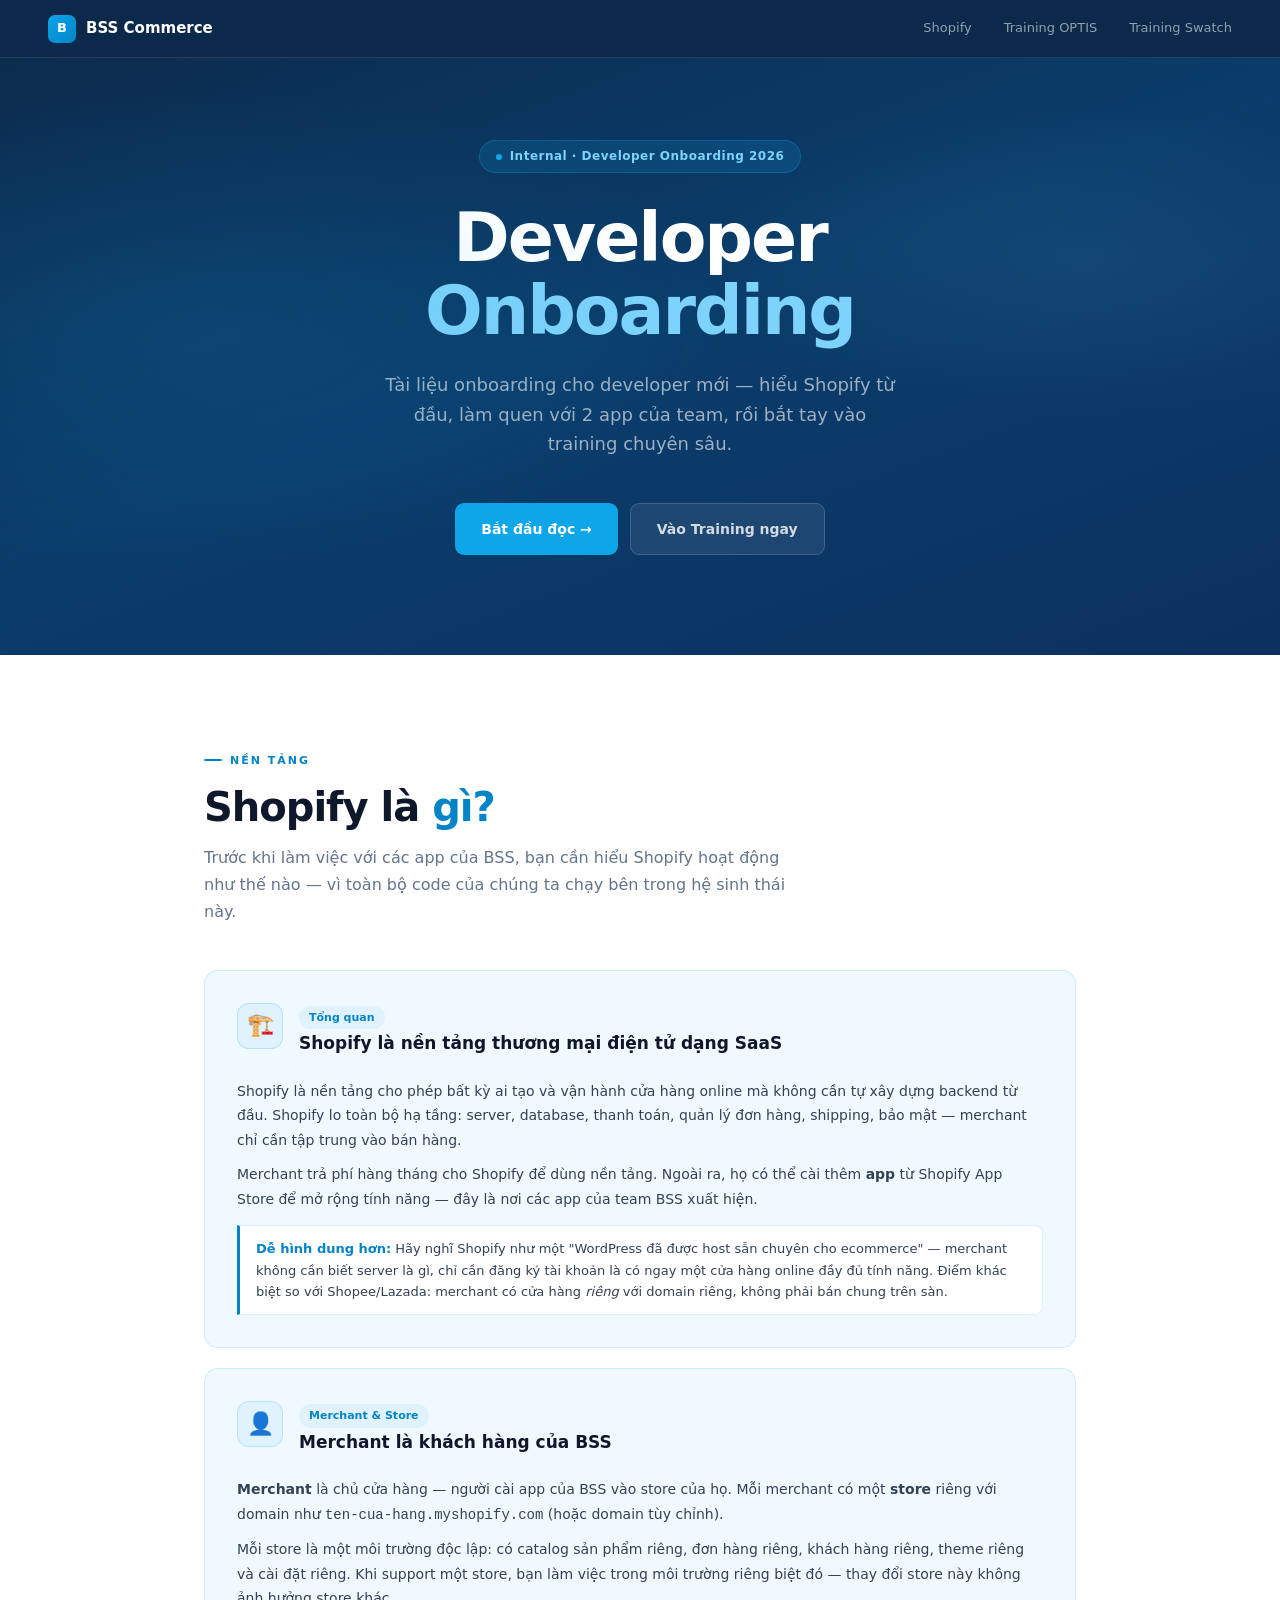
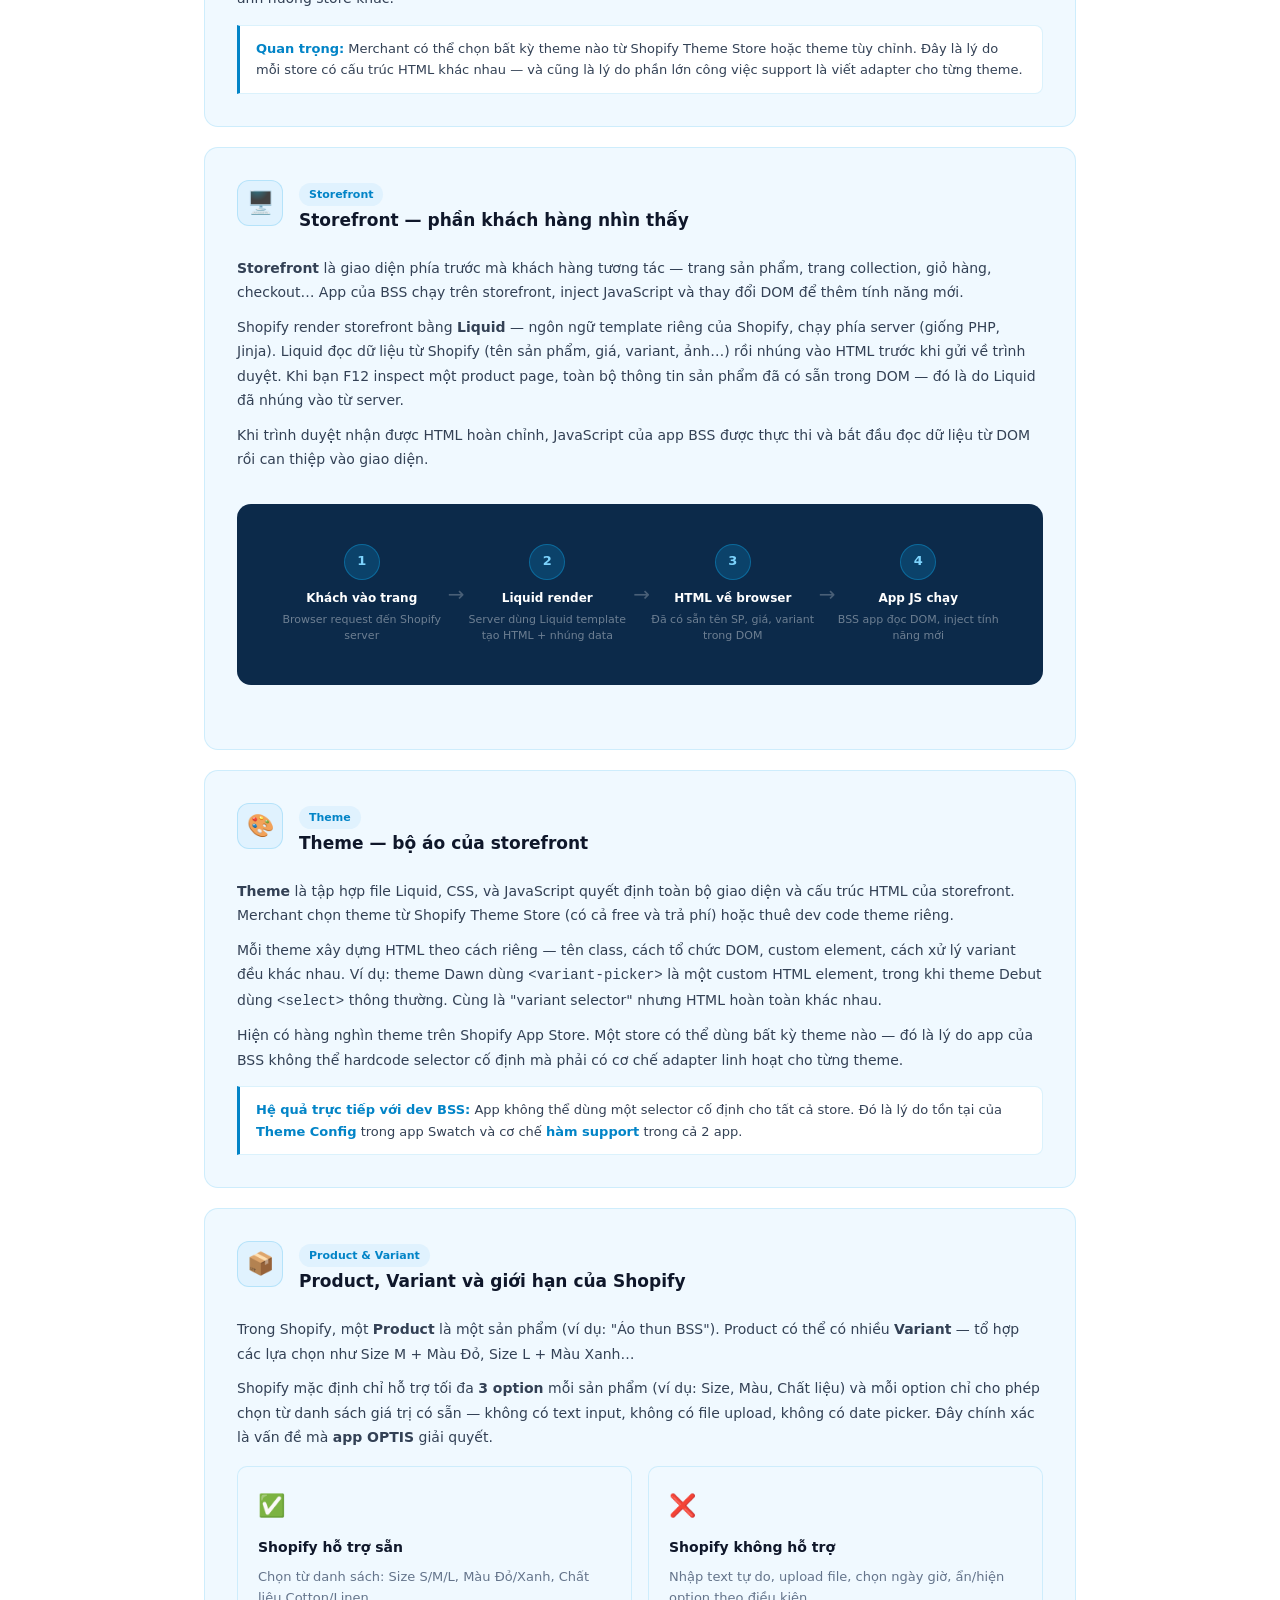
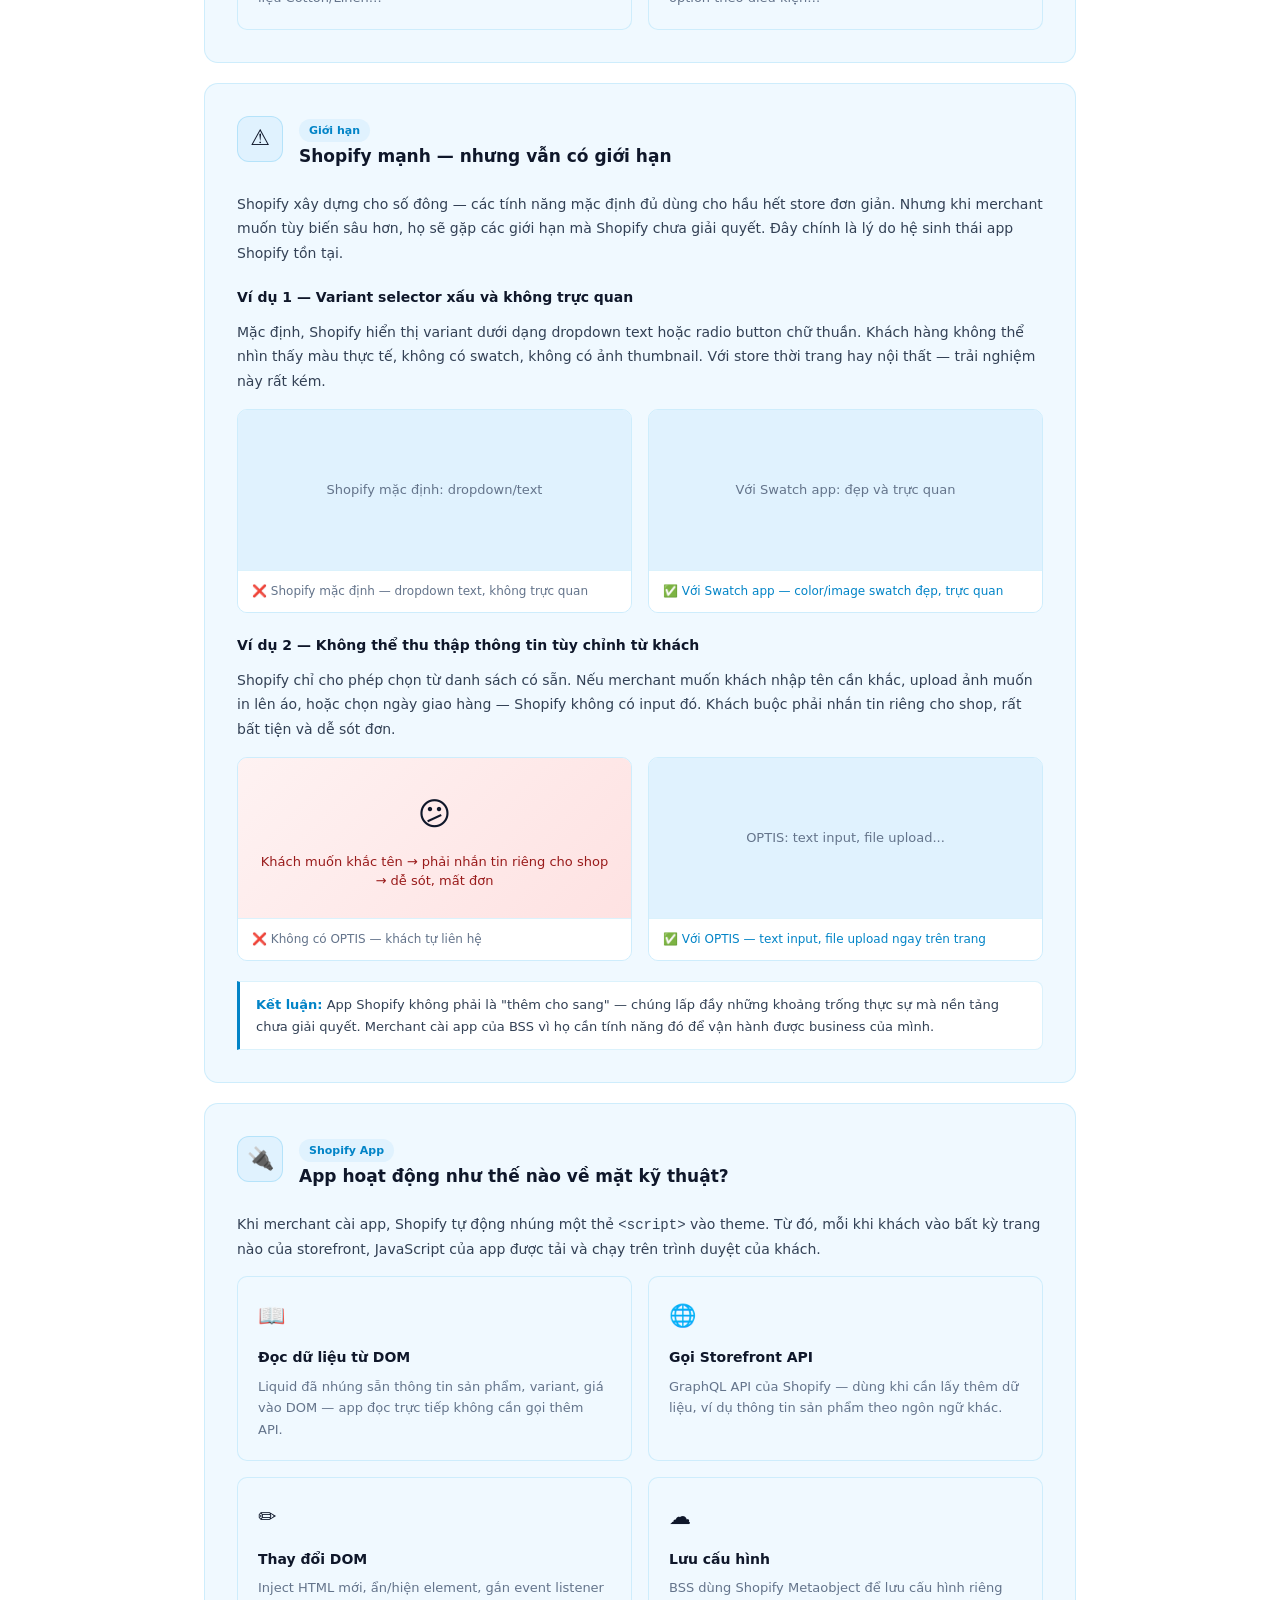
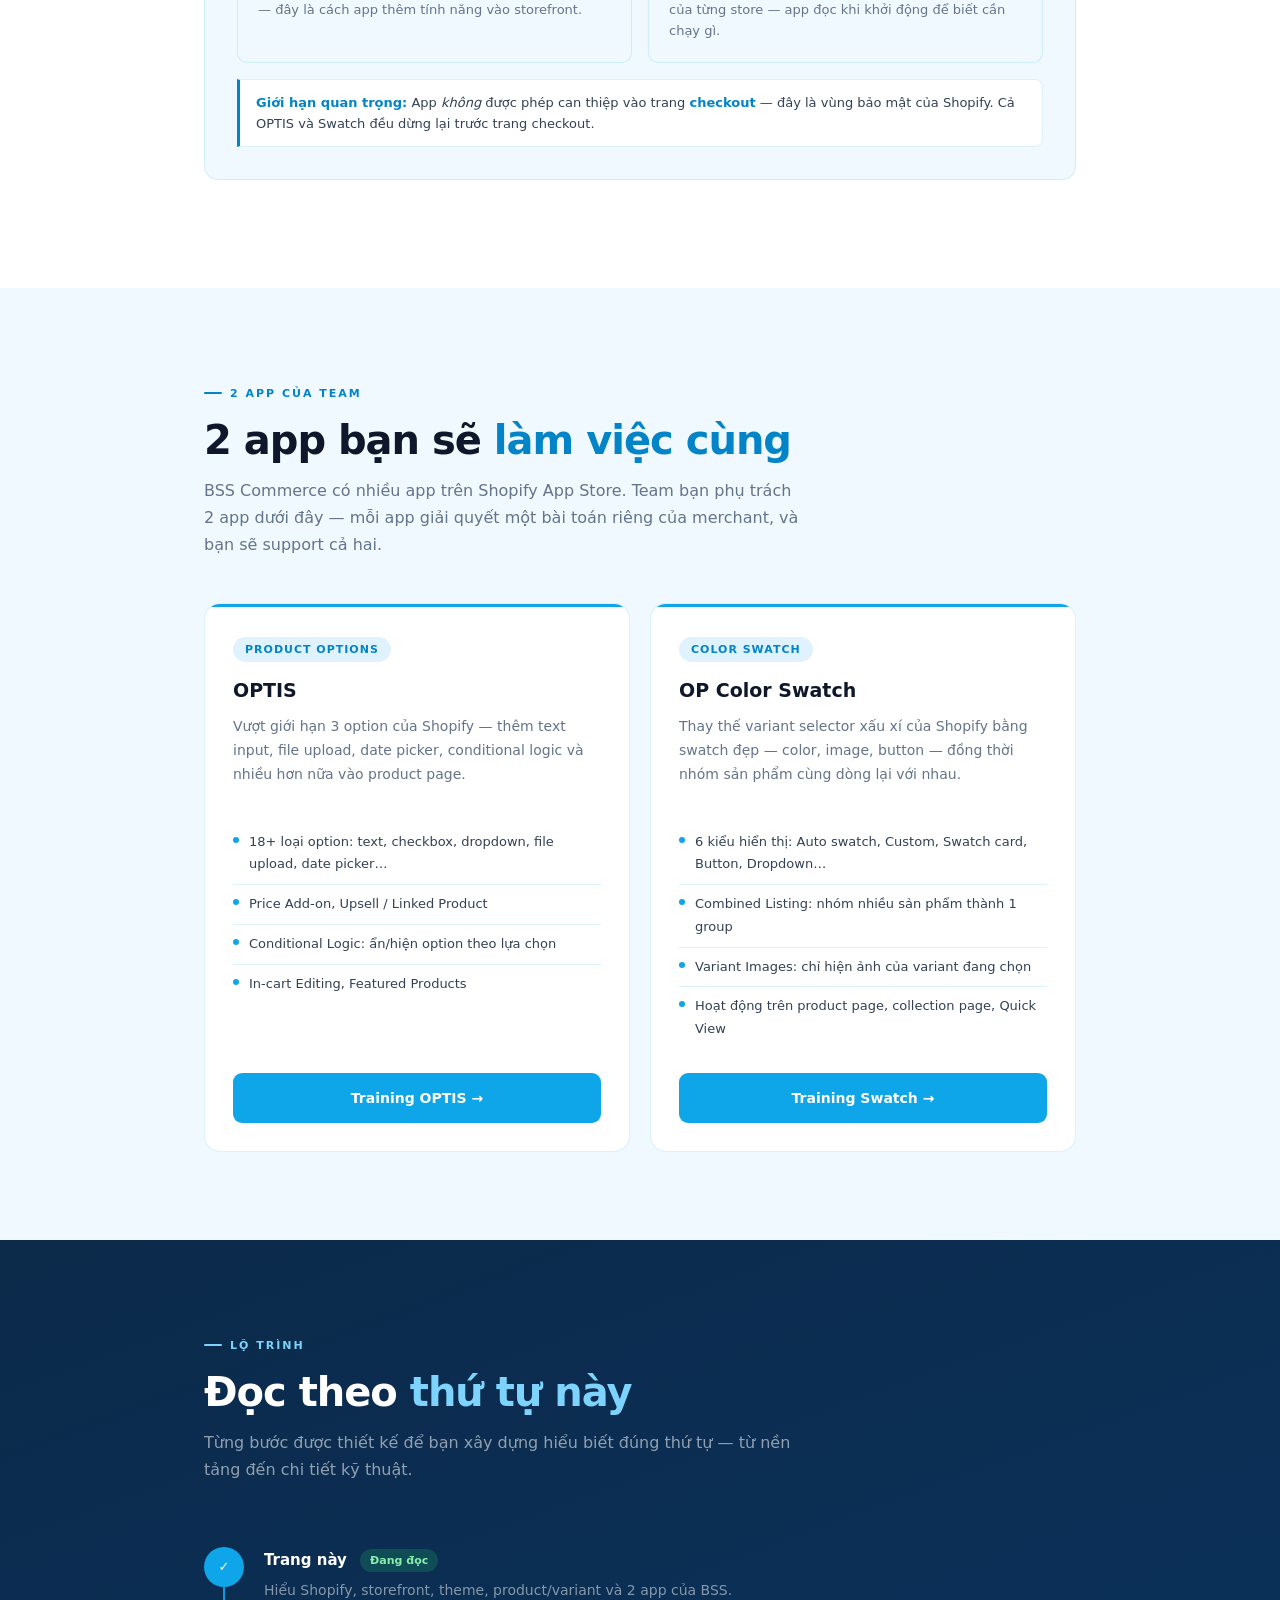
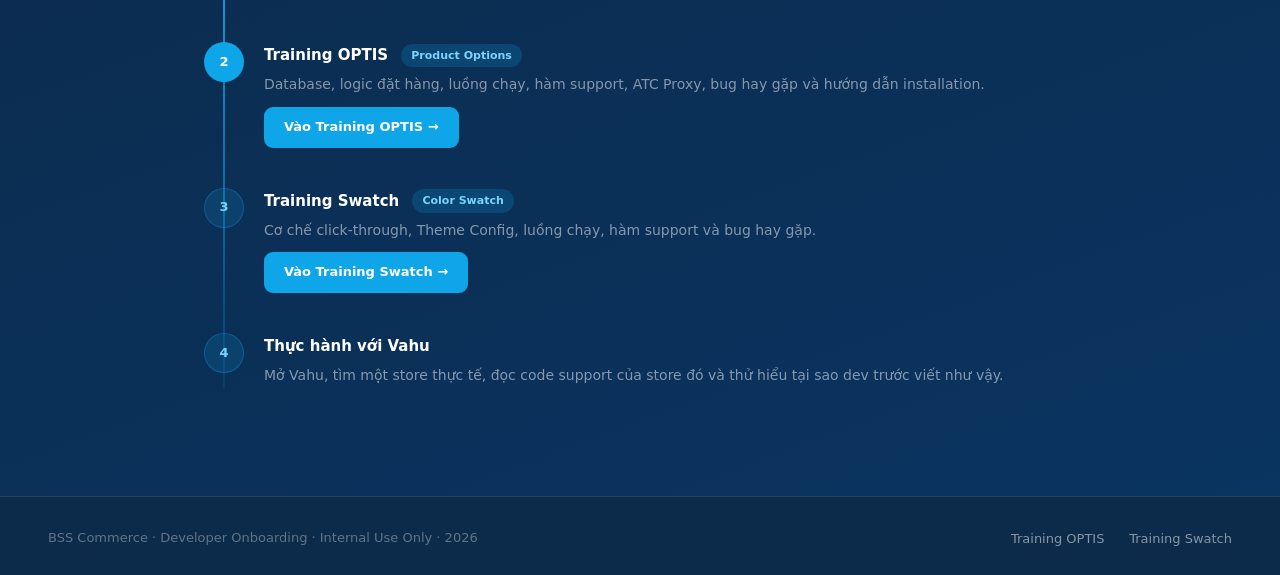
==== commit 334aaa96: "first commit" ====
--- a/index.html
+++ b/index.html
@@ -3,7 +3,7 @@
   <head>
     <meta charset="UTF-8" />
     <meta name="viewport" content="width=device-width, initial-scale=1.0" />
-    <title>BSS Commerce – Developer Onboarding</title>
+    <title>BSS Commerce Team E – Developer Onboarding</title>
     <style>
       *,
       *::before,
@@ -659,8 +659,8 @@
       </a>
       <div class="nav-links">
         <a href="#shopify">Shopify</a>
-        <a href="#apps">2 App</a>
-        <a href="#training">Training</a>
+        <!-- <a href="#apps">2 App</a>
+        <a href="#training">Training</a> -->
         <a href="option.html">Training OPTIS</a>
         <a href="swatch.html">Training Swatch</a>
       </div>
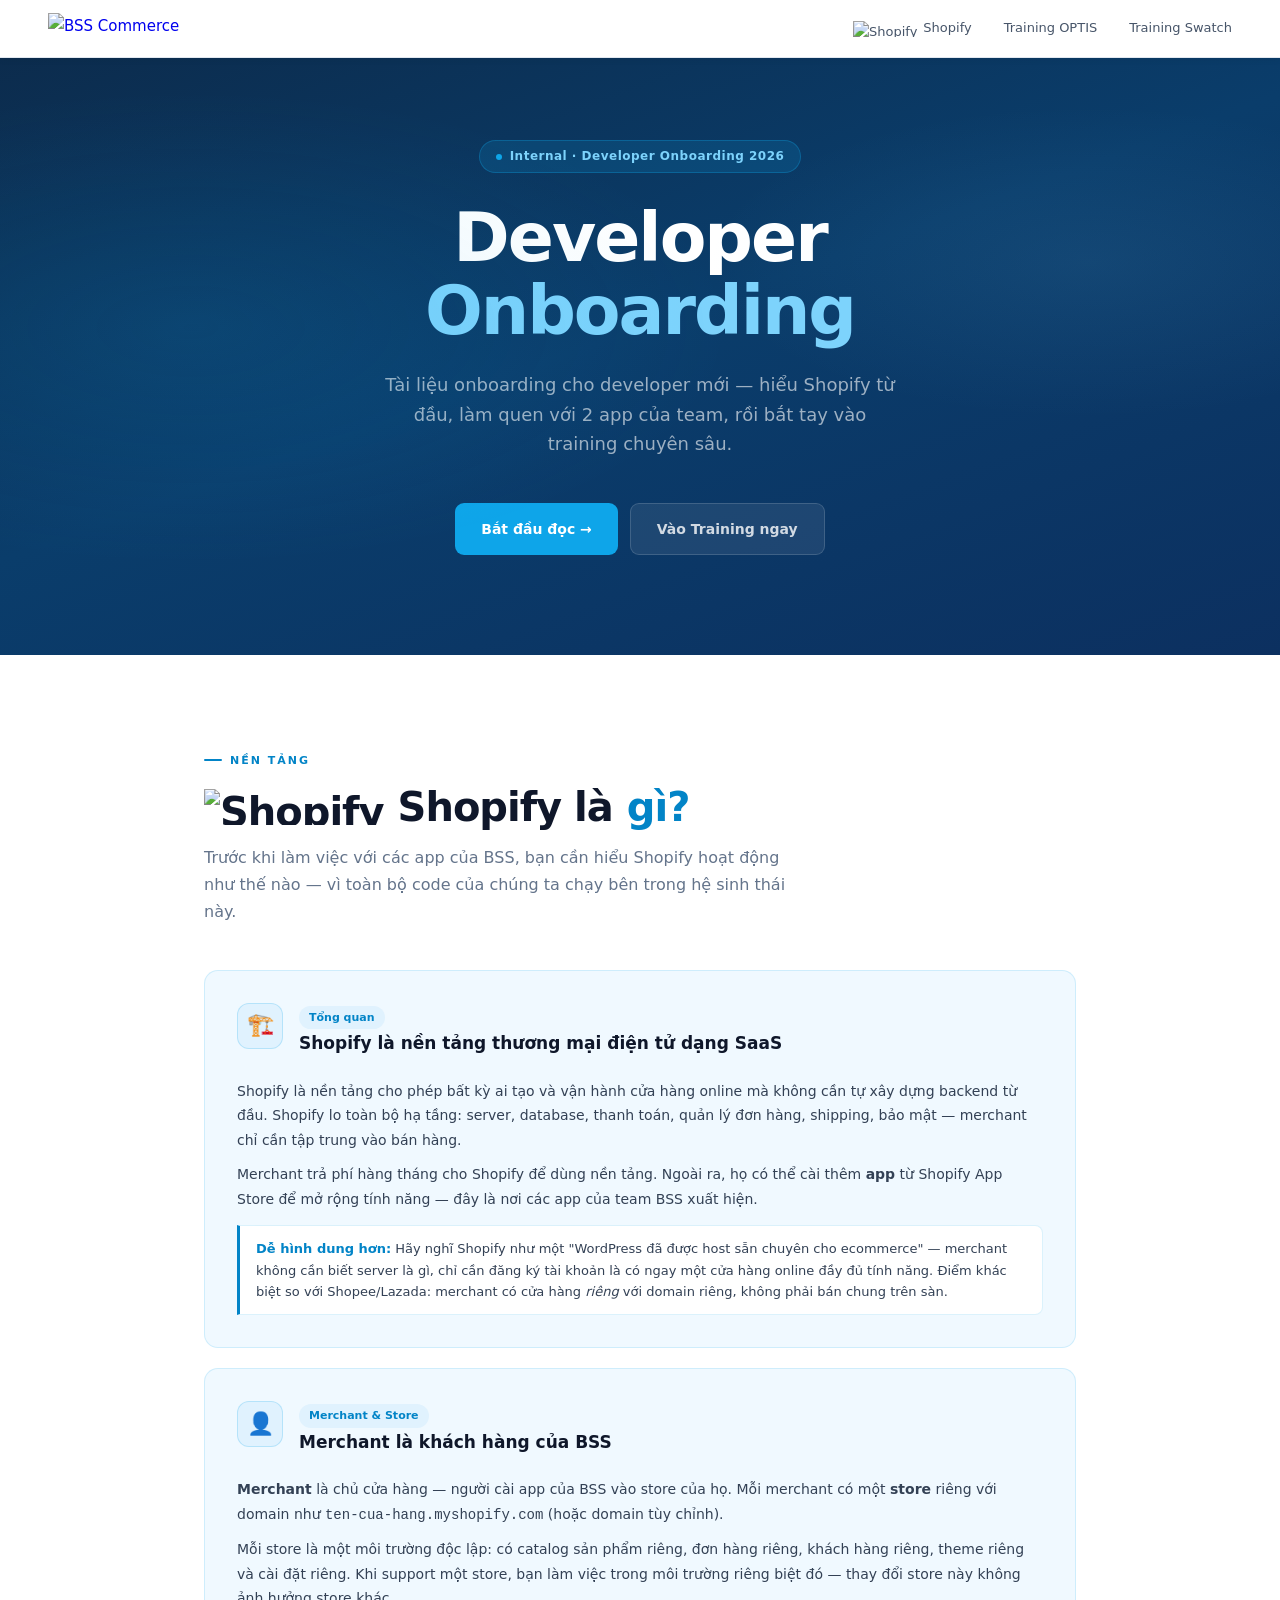
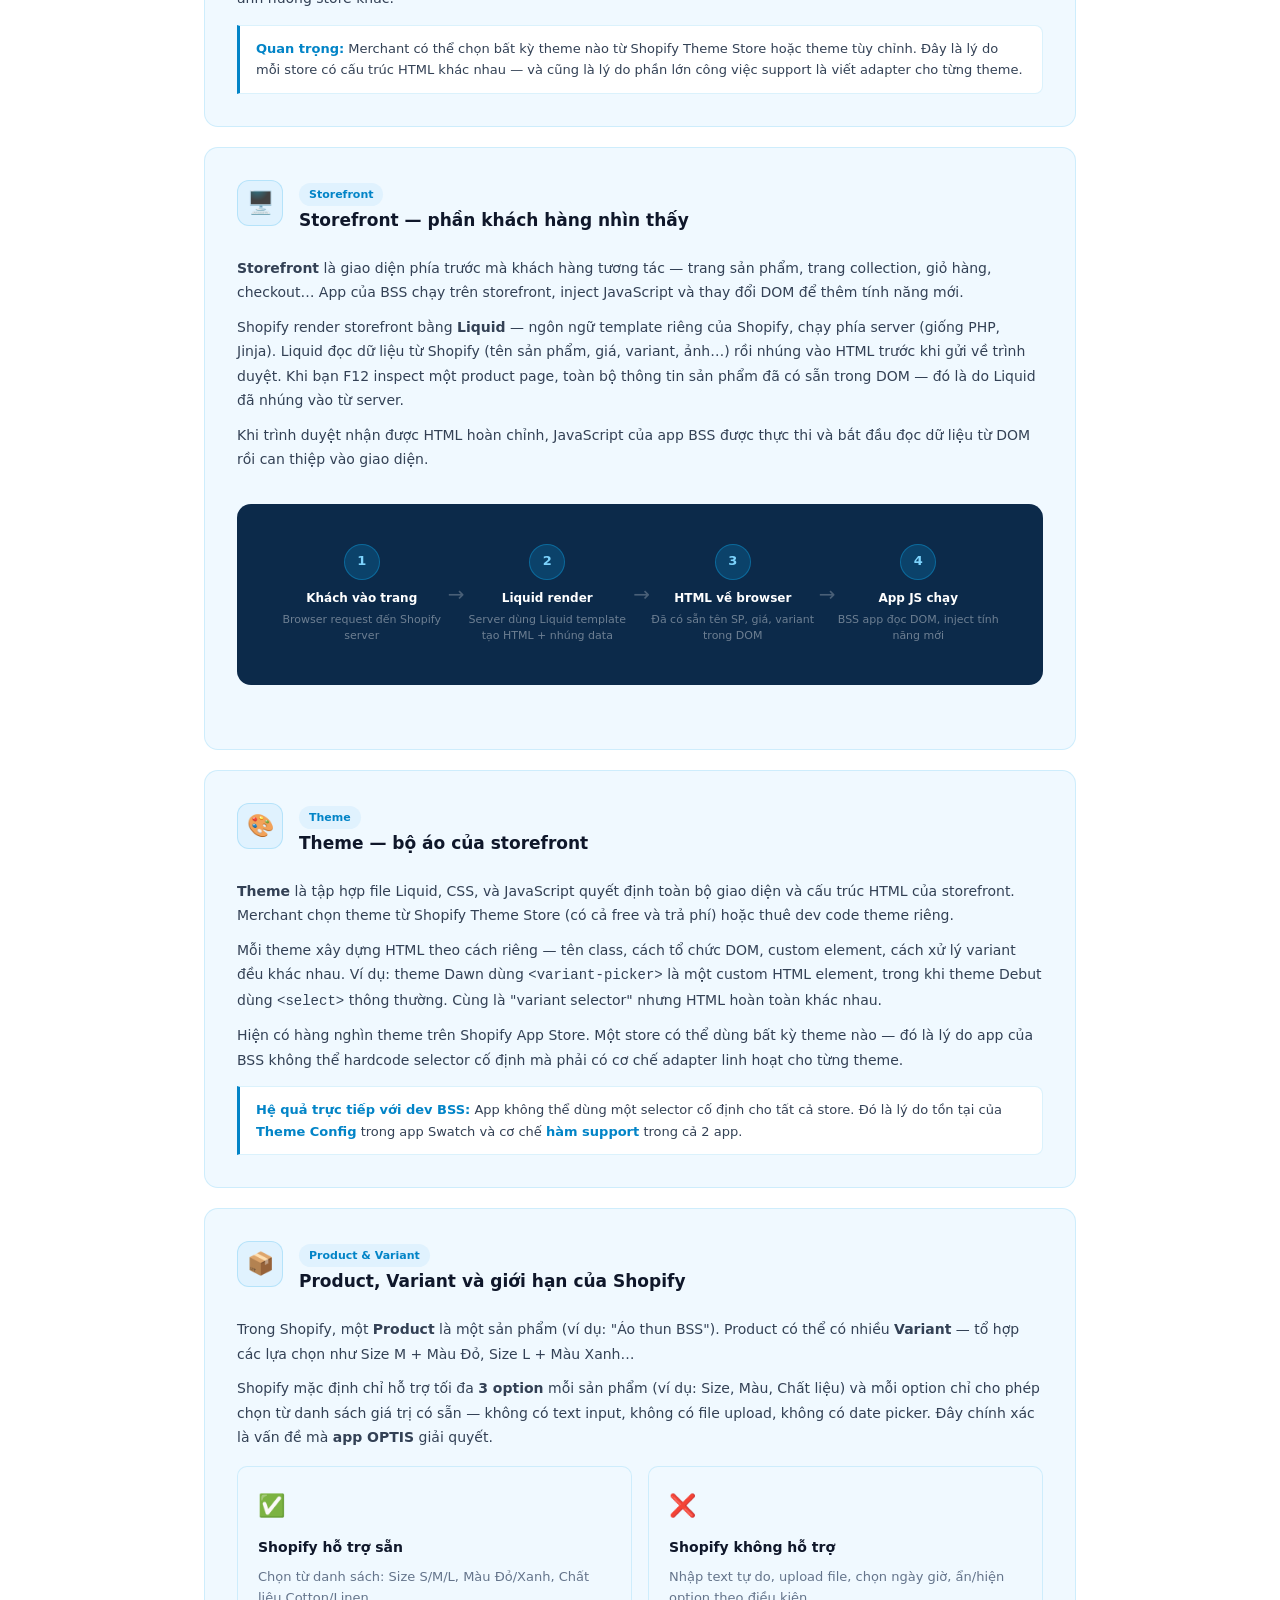
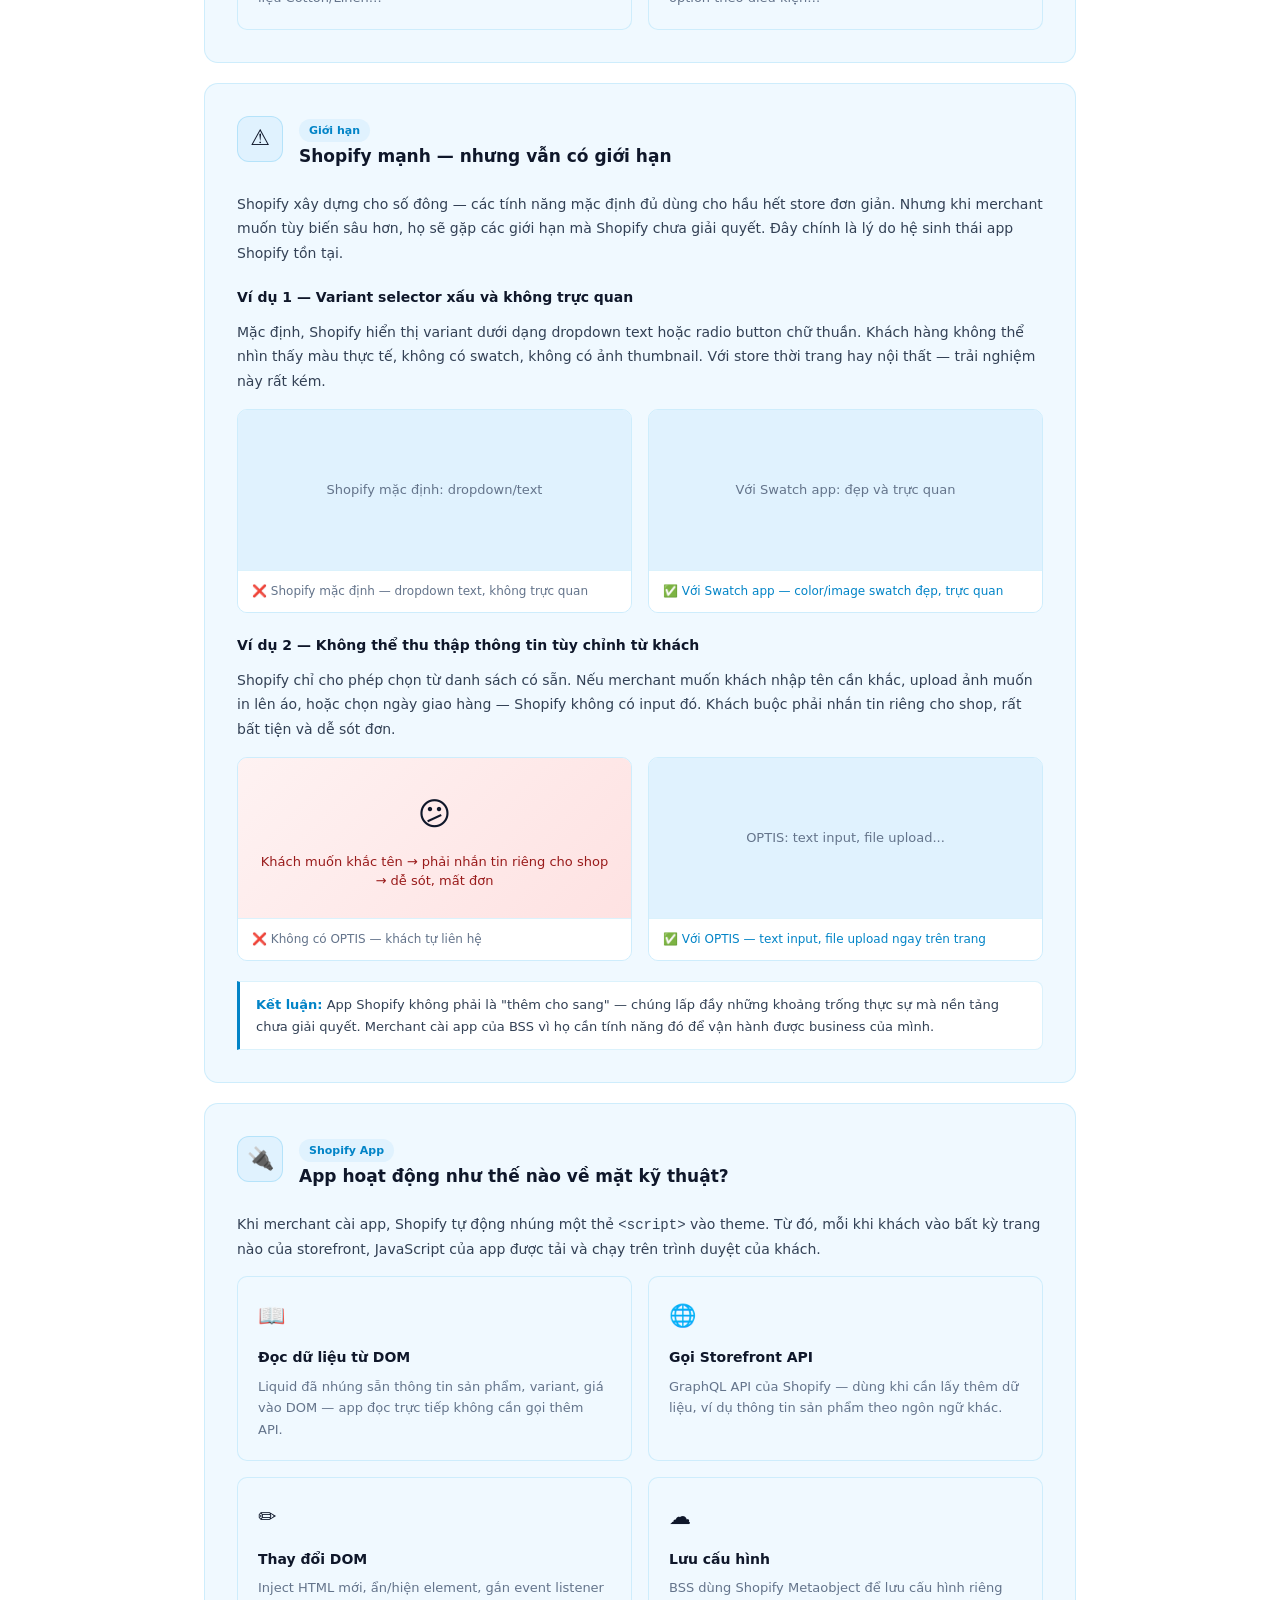
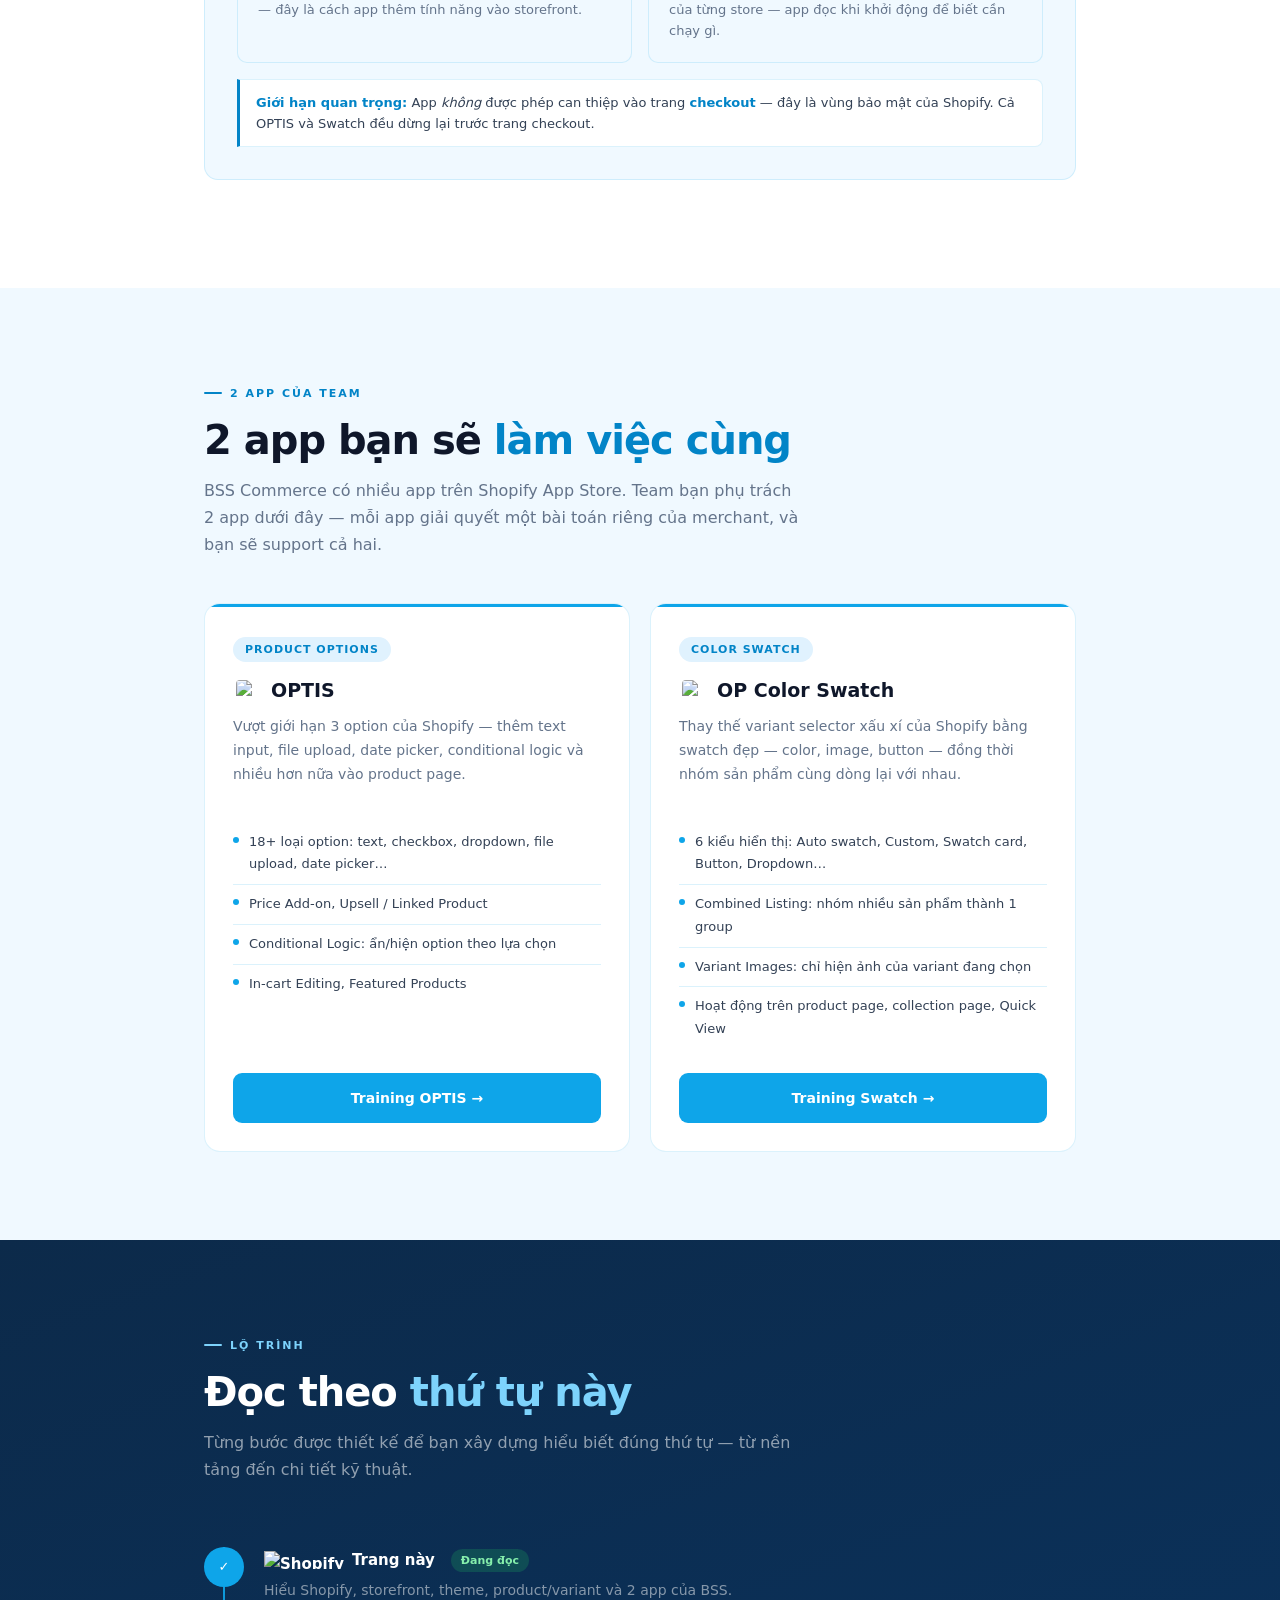
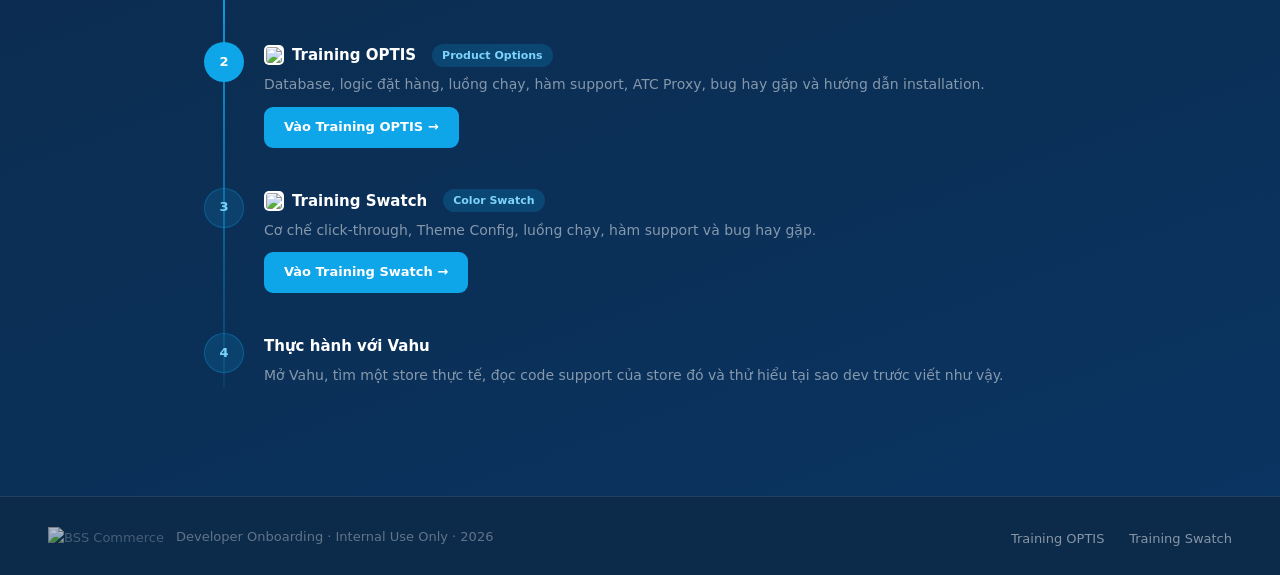
==== commit 11c28927: "first commit" ====
--- a/index.html
+++ b/index.html
@@ -53,9 +53,9 @@
         left: 0;
         right: 0;
         z-index: 100;
-        background: rgba(12, 42, 74, 0.95);
-        backdrop-filter: blur(12px);
-        border-bottom: 1px solid var(--border-dark);
+        background: #ffffff;
+        border-bottom: 1px solid #e2e8f0;
+        box-shadow: 0 1px 8px rgba(0, 0, 0, 0.06);
         padding: 0 48px;
         height: 58px;
         display: flex;
@@ -63,39 +63,29 @@
         justify-content: space-between;
       }
       .nav-logo {
-        font-weight: 800;
-        font-size: 15px;
-        color: white;
         display: flex;
         align-items: center;
-        gap: 10px;
         text-decoration: none;
       }
-      .nav-logo-mark {
-        width: 28px;
-        height: 28px;
-        border-radius: 7px;
-        background: linear-gradient(135deg, var(--blue-light), var(--blue));
-        display: flex;
-        align-items: center;
-        justify-content: center;
+      .nav-logo-img {
+        height: 32px;
+        width: auto;
+        object-fit: contain;
+      }
+      .nav-links {
+        display: flex;
+        gap: 32px;
+      }
+      .nav-links a {
+        color: #475569;
         font-size: 13px;
-        font-weight: 900;
-        color: white;
-      }
-      .nav-links {
-        display: flex;
-        gap: 32px;
-      }
-      .nav-links a {
-        color: rgba(255, 255, 255, 0.55);
-        font-size: 13px;
+        font-weight: 500;
         text-decoration: none;
         transition: color 0.2s;
       }
       .nav-links a:hover,
       .nav-links a.active {
-        color: white;
+        color: #0284c7;
       }
 
       /* ── HERO ── */
@@ -654,11 +644,13 @@
     <!-- NAV -->
     <nav>
       <a href="#" class="nav-logo">
-        <div class="nav-logo-mark">B</div>
-        BSS Commerce
+        <img data-img-config="bss_logo" alt="BSS Commerce" class="nav-logo-img" />
       </a>
       <div class="nav-links">
-        <a href="#shopify">Shopify</a>
+        <a href="#shopify" style="display:flex;align-items:center;gap:6px;">
+          <img data-img-config="shopify_logo" alt="Shopify" style="height:16px;width:auto;object-fit:contain;" />
+          Shopify
+        </a>
         <!-- <a href="#apps">2 App</a>
         <a href="#training">Training</a> -->
         <a href="option.html">Training OPTIS</a>
@@ -684,7 +676,8 @@
     <section id="shopify" class="shopify-section">
       <div class="container">
         <div class="section-eyebrow">Nền tảng</div>
-        <h2 class="section-title">
+        <h2 class="section-title" style="display:flex;align-items:center;gap:14px;">
+          <img data-img-config="shopify_logo" alt="Shopify" style="height:36px;width:auto;object-fit:contain;flex-shrink:0;" />
           Shopify là <span class="accent">gì?</span>
         </h2>
         <p class="section-desc">
@@ -1209,7 +1202,10 @@
           <div class="app-card">
             <div class="app-card-top app-card-top-red">
               <div class="app-pill pill-red">Product Options</div>
-              <h3>OPTIS</h3>
+              <h3 style="display:flex;align-items:center;gap:10px;">
+                <img data-img-config="optis_logo" alt="OPTIS" style="width:28px;height:28px;border-radius:7px;background:white;padding:3px;flex-shrink:0;" />
+                OPTIS
+              </h3>
               <p>
                 Vượt giới hạn 3 option của Shopify — thêm text input, file
                 upload, date picker, conditional logic và nhiều hơn nữa vào
@@ -1247,7 +1243,10 @@
           <div class="app-card">
             <div class="app-card-top app-card-top-blue">
               <div class="app-pill pill-blue">Color Swatch</div>
-              <h3>OP Color Swatch</h3>
+              <h3 style="display:flex;align-items:center;gap:10px;">
+                <img data-img-config="swatch_logo" alt="Swatch" style="width:28px;height:28px;border-radius:7px;background:white;padding:3px;flex-shrink:0;object-fit:contain;" />
+                OP Color Swatch
+              </h3>
               <p>
                 Thay thế variant selector xấu xí của Shopify bằng swatch đẹp —
                 color, image, button — đồng thời nhóm sản phẩm cùng dòng lại với
@@ -1301,7 +1300,10 @@
           <div class="journey-step">
             <div class="journey-n j-active">✓</div>
             <div class="journey-body">
-              <h4>Trang này <span class="j-tag j-tag-now">Đang đọc</span></h4>
+              <h4 style="display:flex;align-items:center;gap:8px;flex-wrap:wrap;">
+                <img data-img-config="shopify_logo" alt="Shopify" style="height:18px;width:auto;object-fit:contain;flex-shrink:0;" />
+                Trang này <span class="j-tag j-tag-now">Đang đọc</span>
+              </h4>
               <p>
                 Hiểu Shopify, storefront, theme, product/variant và 2 app của
                 BSS.
@@ -1311,7 +1313,8 @@
           <div class="journey-step">
             <div class="journey-n j-red">2</div>
             <div class="journey-body">
-              <h4>
+              <h4 style="display:flex;align-items:center;gap:8px;flex-wrap:wrap;">
+                <img data-img-config="optis_logo" alt="OPTIS" style="width:20px;height:20px;border-radius:5px;background:white;padding:2px;flex-shrink:0;" />
                 Training OPTIS
                 <span class="j-tag j-tag-red">Product Options</span>
               </h4>
@@ -1332,7 +1335,8 @@
           <div class="journey-step">
             <div class="journey-n j-done">3</div>
             <div class="journey-body">
-              <h4>
+              <h4 style="display:flex;align-items:center;gap:8px;flex-wrap:wrap;">
+                <img data-img-config="swatch_logo" alt="Swatch" style="width:20px;height:20px;border-radius:5px;background:white;padding:2px;flex-shrink:0;object-fit:contain;" />
                 Training Swatch
                 <span class="j-tag j-tag-blue">Color Swatch</span>
               </h4>
@@ -1365,11 +1369,15 @@
     </section>
 
     <footer>
-      <p>BSS Commerce · Developer Onboarding · Internal Use Only · 2026</p>
+      <p>
+        <img data-img-config="bss_logo" alt="BSS Commerce" style="height:20px;width:auto;object-fit:contain;opacity:0.7;vertical-align:middle;margin-right:8px;" />
+        Developer Onboarding · Internal Use Only · 2026
+      </p>
       <div>
         <a href="option.html">Training OPTIS</a>
         <a href="swatch.html">Training Swatch</a>
       </div>
     </footer>
+    <script src="images.config.js"></script>
   </body>
 </html>
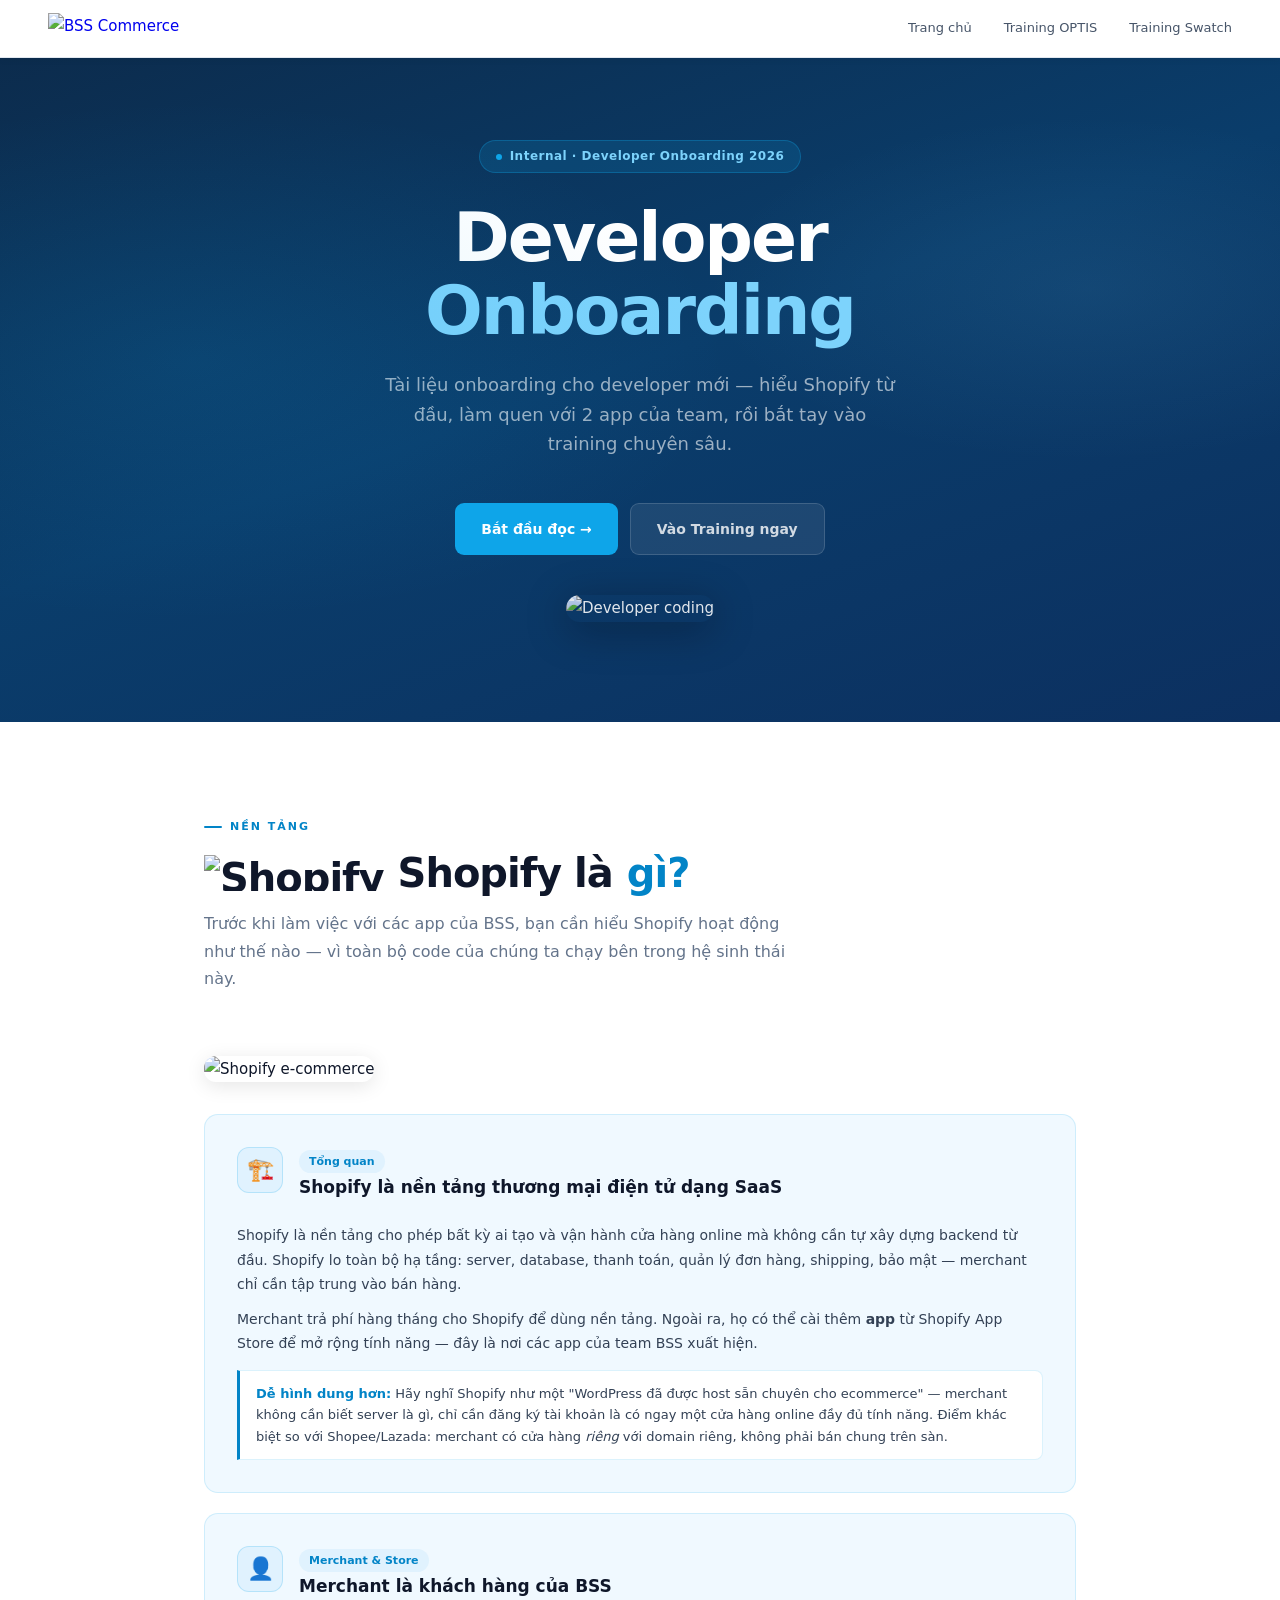
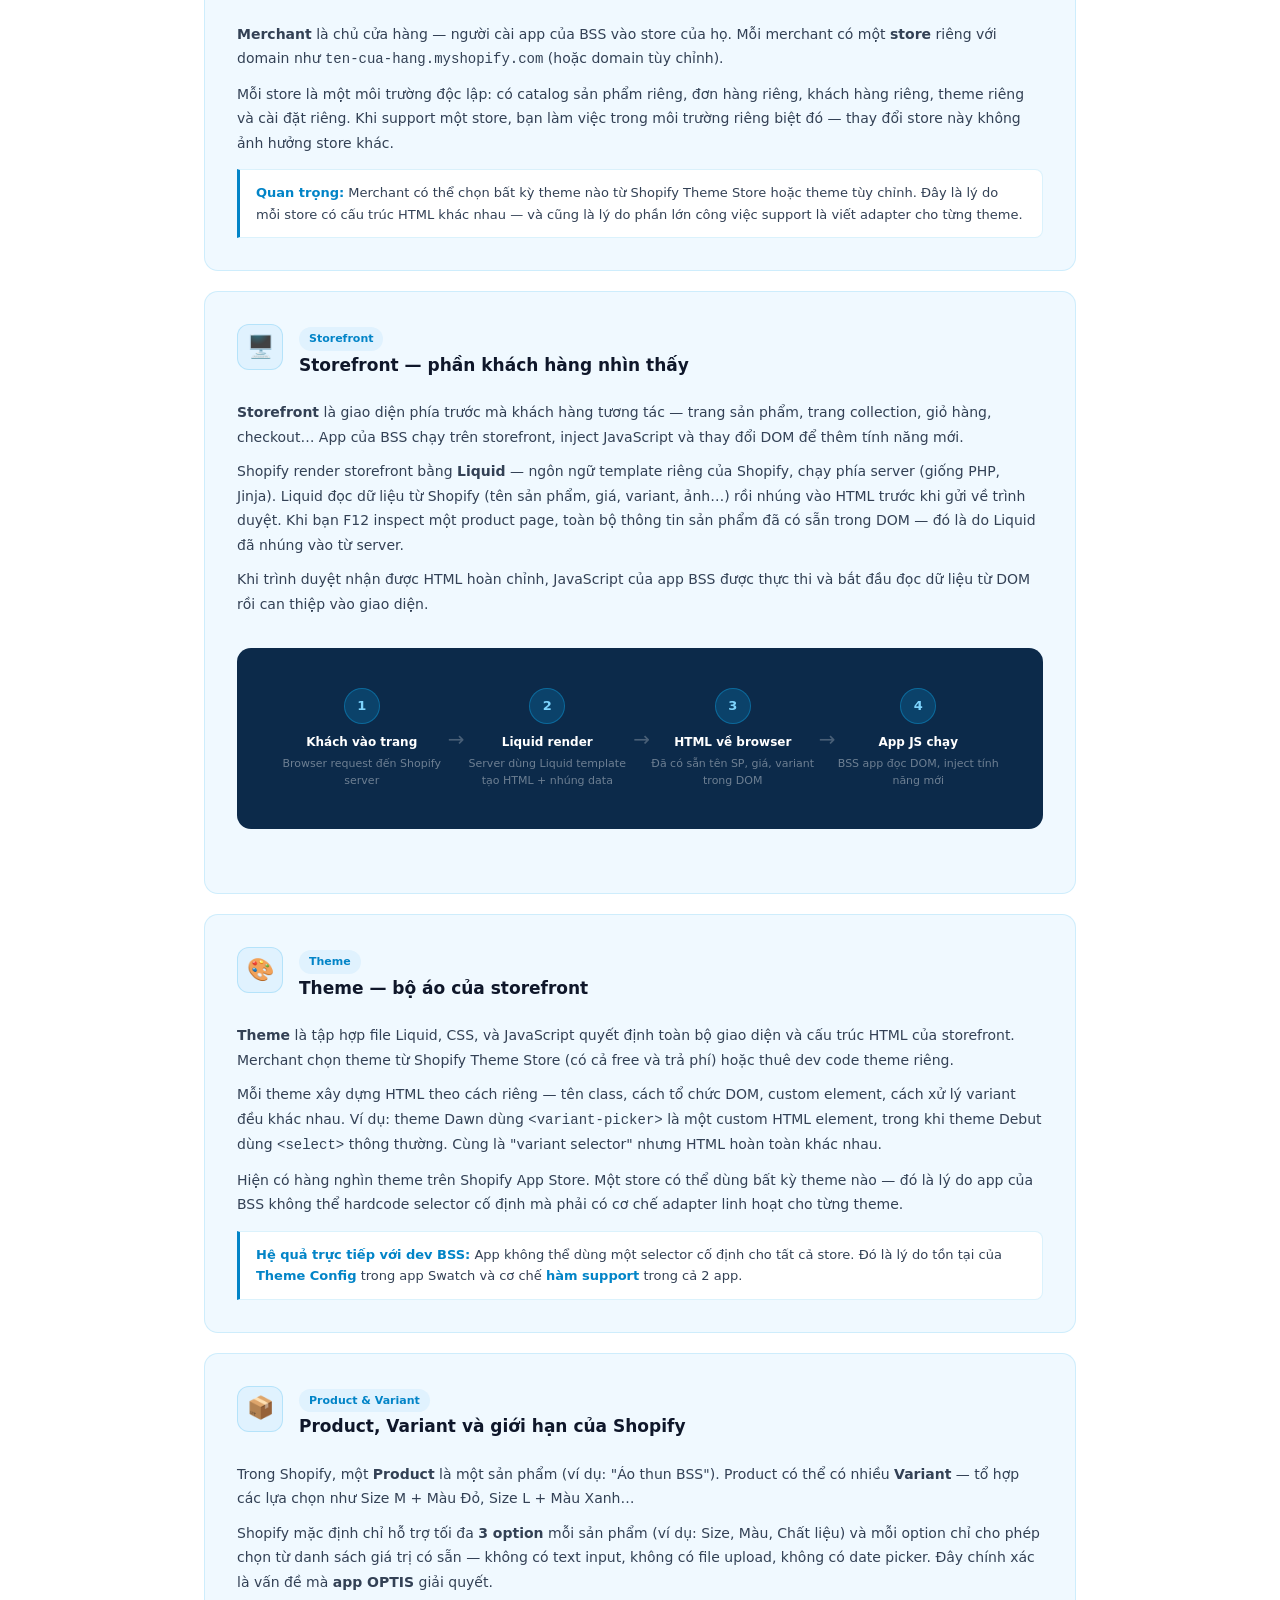
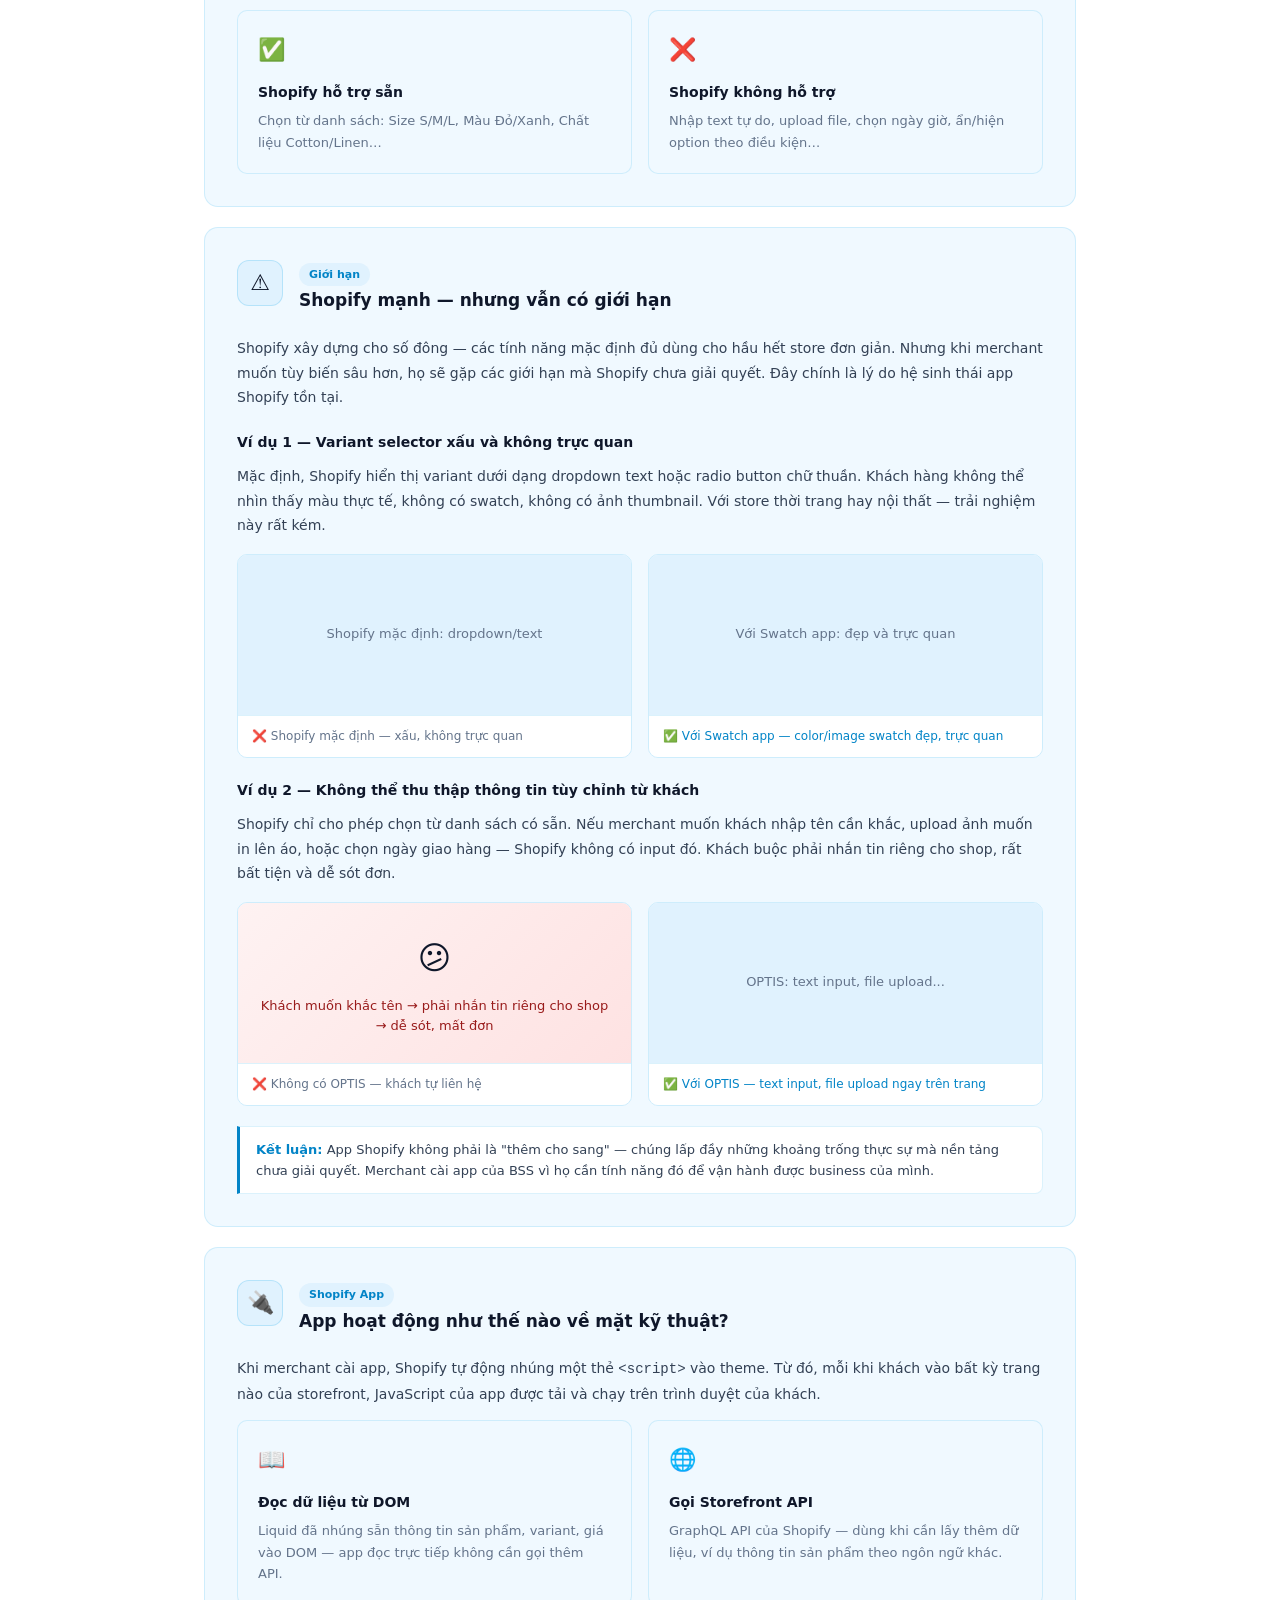
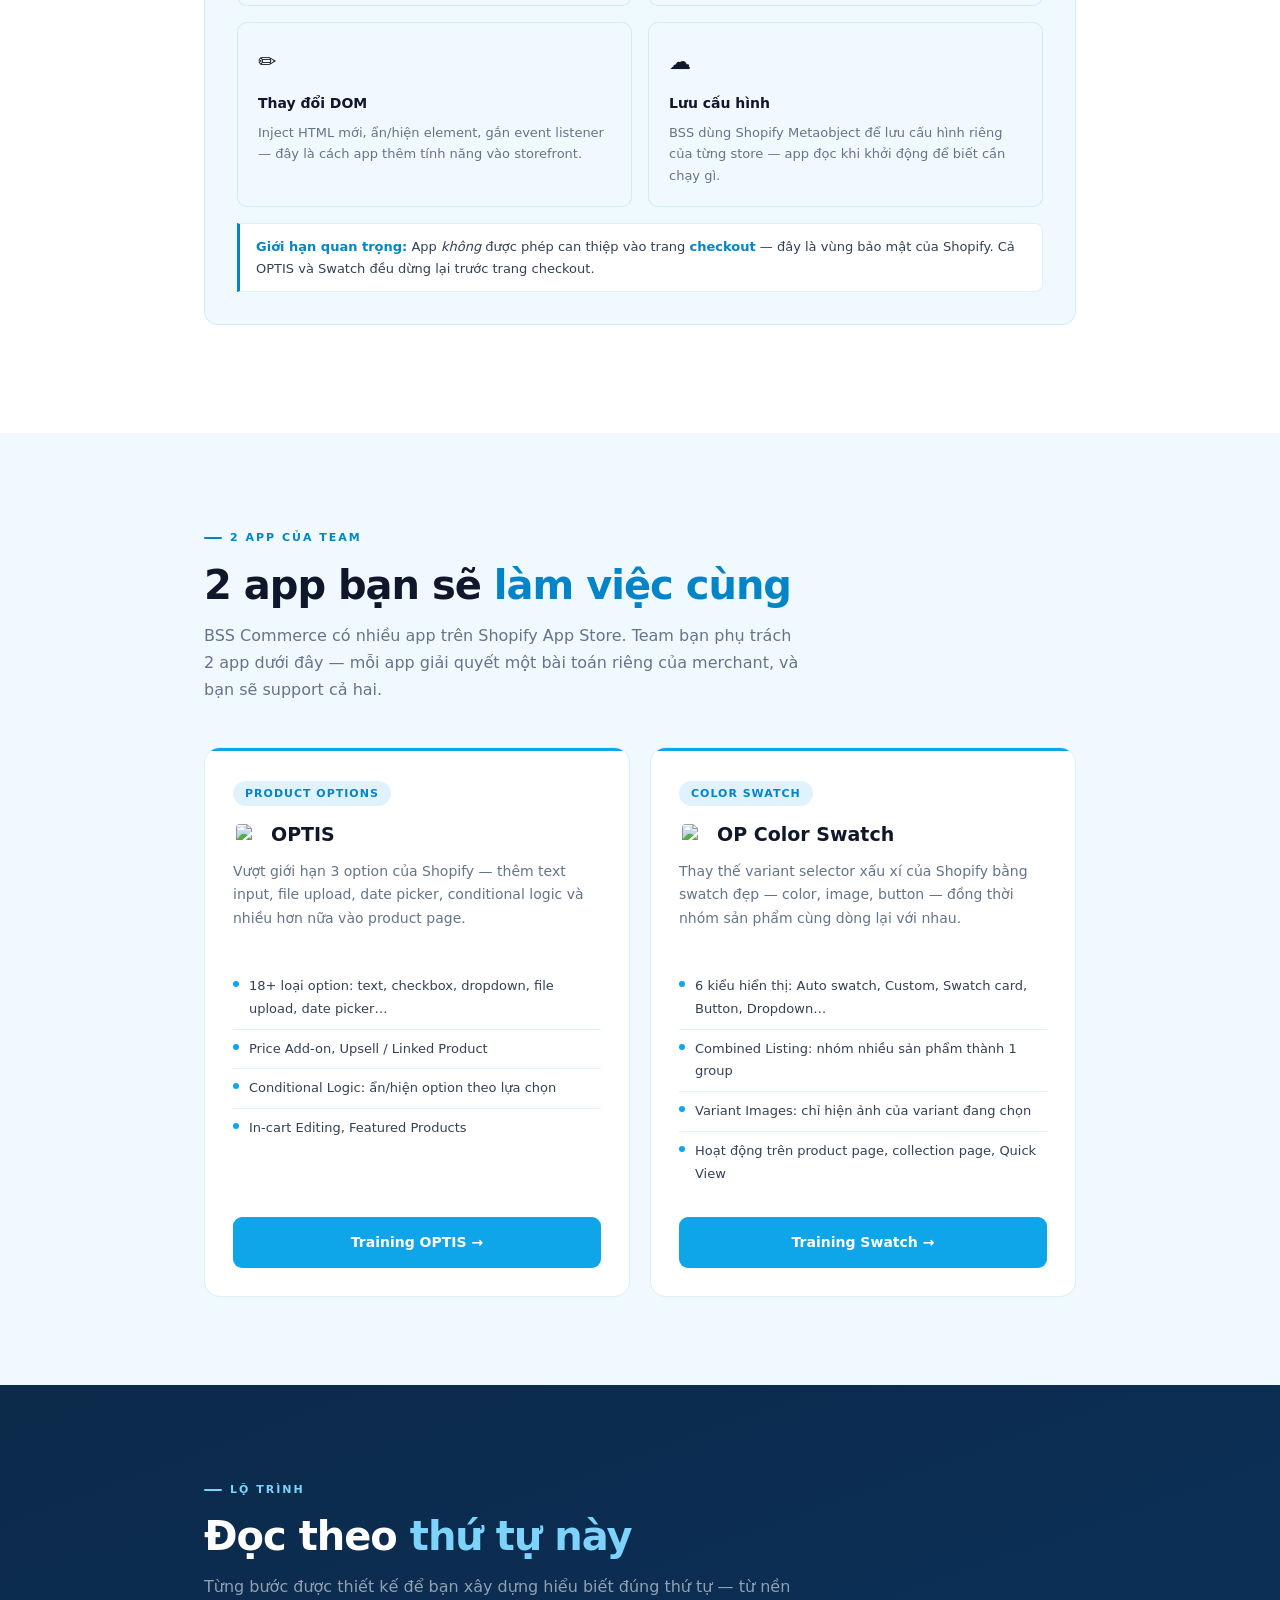
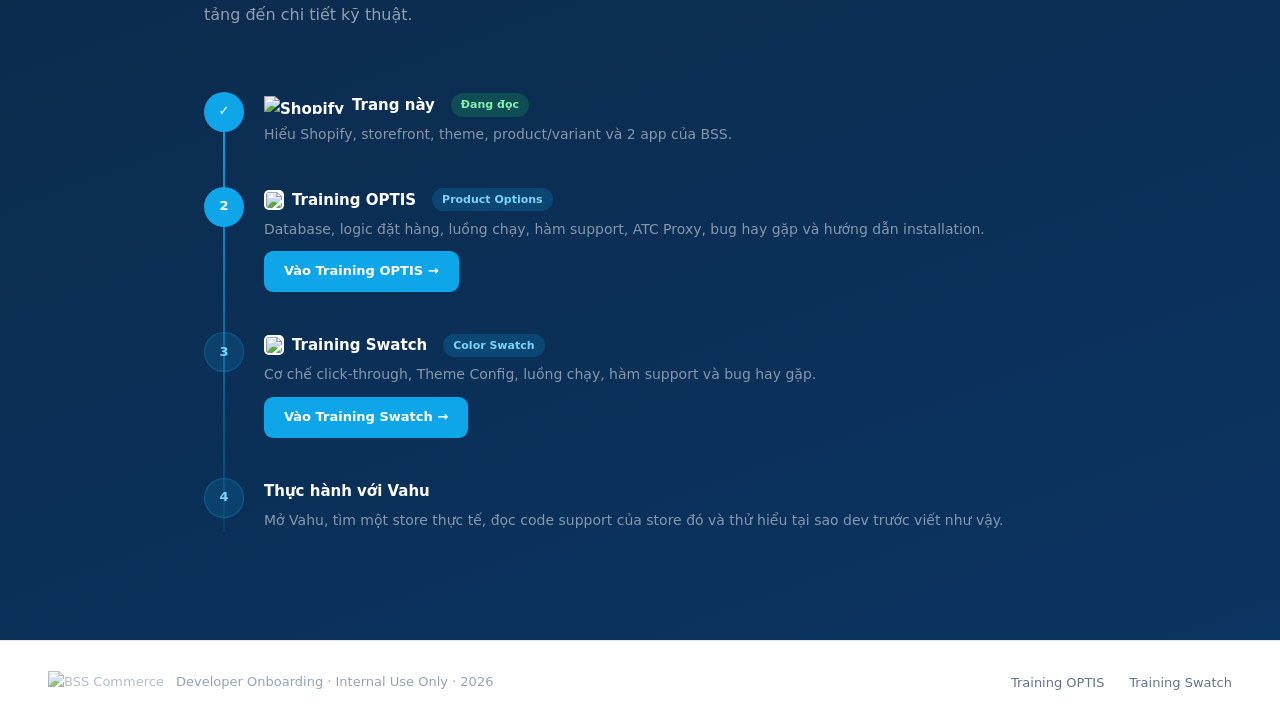
==== commit 3108fbeb: "first commit" ====
--- a/index.html
+++ b/index.html
@@ -616,8 +616,8 @@
 
       /* ── FOOTER ── */
       footer {
-        background: var(--bg-dark);
-        border-top: 1px solid var(--border-dark);
+        background: #ffffff;
+        border-top: 1px solid #e2e8f0;
         padding: 28px 48px;
         display: flex;
         align-items: center;
@@ -627,16 +627,16 @@
       }
       footer p {
         font-size: 13px;
-        color: rgba(255, 255, 255, 0.35);
+        color: #94a3b8;
       }
       footer a {
-        color: rgba(255, 255, 255, 0.5);
+        color: #64748b;
         font-size: 13px;
         text-decoration: none;
         margin-left: 20px;
       }
       footer a:hover {
-        color: white;
+        color: #0284c7;
       }
     </style>
   </head>
@@ -644,13 +644,14 @@
     <!-- NAV -->
     <nav>
       <a href="#" class="nav-logo">
-        <img data-img-config="bss_logo" alt="BSS Commerce" class="nav-logo-img" />
+        <img
+          data-img-config="bss_logo"
+          alt="BSS Commerce"
+          class="nav-logo-img"
+        />
       </a>
       <div class="nav-links">
-        <a href="#shopify" style="display:flex;align-items:center;gap:6px;">
-          <img data-img-config="shopify_logo" alt="Shopify" style="height:16px;width:auto;object-fit:contain;" />
-          Shopify
-        </a>
+        <a href="#">Trang chủ</a>
         <!-- <a href="#apps">2 App</a>
         <a href="#training">Training</a> -->
         <a href="option.html">Training OPTIS</a>
@@ -670,14 +671,40 @@
         <a href="#shopify" class="btn btn-primary">Bắt đầu đọc →</a>
         <a href="#training" class="btn btn-ghost">Vào Training ngay</a>
       </div>
+      <img
+        data-img-config="hero_coding_1"
+        alt="Developer coding"
+        style="
+          width: 100%;
+          max-width: 820px;
+          max-height: 280px;
+          object-fit: cover;
+          border-radius: 14px;
+          margin-top: 40px;
+          opacity: 0.88;
+          box-shadow: 0 8px 40px rgba(0, 0, 0, 0.35);
+        "
+      />
     </div>
 
     <!-- SHOPIFY -->
     <section id="shopify" class="shopify-section">
       <div class="container">
         <div class="section-eyebrow">Nền tảng</div>
-        <h2 class="section-title" style="display:flex;align-items:center;gap:14px;">
-          <img data-img-config="shopify_logo" alt="Shopify" style="height:36px;width:auto;object-fit:contain;flex-shrink:0;" />
+        <h2
+          class="section-title"
+          style="display: flex; align-items: center; gap: 14px"
+        >
+          <img
+            data-img-config="shopify_logo"
+            alt="Shopify"
+            style="
+              height: 36px;
+              width: auto;
+              object-fit: contain;
+              flex-shrink: 0;
+            "
+          />
           Shopify là <span class="accent">gì?</span>
         </h2>
         <p class="section-desc">
@@ -685,6 +712,19 @@
           như thế nào — vì toàn bộ code của chúng ta chạy bên trong hệ sinh thái
           này.
         </p>
+
+        <img
+          data-img-config="shopify_laptop"
+          alt="Shopify e-commerce"
+          style="
+            width: 100%;
+            height: auto;
+            object-fit: contain;
+            border-radius: 12px;
+            margin: 20px 0 32px;
+            box-shadow: 0 4px 20px rgba(0, 0, 0, 0.1);
+          "
+        />
 
         <!-- BLOCK 1: Shopify là gì -->
         <div class="concept-block">
@@ -925,7 +965,7 @@
               "
             >
               <img
-                src="https://ecomposer.io/cdn/shop/articles/how-to-add-product-options-on-shopify_1.webp?v=1695006900"
+                src="https://production-options-bucket.s3.us-east-2.amazonaws.com/po/dev-nghia-lc.myshopify.com-33131/1774431411015-45843051-Screenshot2026-03-25163629.png"
                 alt="Shopify default variant dropdown"
                 style="
                   width: 100%;
@@ -959,7 +999,7 @@
                 "
               >
                 <p style="font-size: 12px; color: var(--muted); margin: 0">
-                  ❌ Shopify mặc định — dropdown text, không trực quan
+                  ❌ Shopify mặc định — xấu, không trực quan
                 </p>
               </div>
             </div>
@@ -971,7 +1011,7 @@
               "
             >
               <img
-                src="https://cdn.shopify.com/s/files/1/0533/2089/files/color-swatches-product-page.png"
+                src="https://production-options-bucket.s3.us-east-2.amazonaws.com/po/dev-nghia-lc.myshopify.com-33131/1774431509247-362395090-Screenshot2026-03-25163823.png"
                 alt="Beautiful color swatch variant"
                 style="
                   width: 100%;
@@ -1080,7 +1120,7 @@
               "
             >
               <img
-                src="https://cdn.shopify.com/s/files/1/0688/0933/0002/files/PC-product-options-text-box.png"
+                src="https://production-options-bucket.s3.us-east-2.amazonaws.com/po/dev-nghia-lc.myshopify.com-33131/1774431727212-873754206-Screenshot2026-03-25164150.png"
                 alt="Custom product options text field"
                 style="
                   width: 100%;
@@ -1201,9 +1241,32 @@
         <div class="apps-grid">
           <div class="app-card">
             <div class="app-card-top app-card-top-red">
+              <img
+                data-img-config="app_product_options"
+                alt="Product Options"
+                style="
+                  width: 100%;
+                  height: 140px;
+                  object-fit: cover;
+                  border-radius: 8px;
+                  margin-bottom: 16px;
+                  display: block;
+                "
+              />
               <div class="app-pill pill-red">Product Options</div>
-              <h3 style="display:flex;align-items:center;gap:10px;">
-                <img data-img-config="optis_logo" alt="OPTIS" style="width:28px;height:28px;border-radius:7px;background:white;padding:3px;flex-shrink:0;" />
+              <h3 style="display: flex; align-items: center; gap: 10px">
+                <img
+                  data-img-config="optis_logo"
+                  alt="OPTIS"
+                  style="
+                    width: 28px;
+                    height: 28px;
+                    border-radius: 7px;
+                    background: white;
+                    padding: 3px;
+                    flex-shrink: 0;
+                  "
+                />
                 OPTIS
               </h3>
               <p>
@@ -1242,9 +1305,33 @@
           </div>
           <div class="app-card">
             <div class="app-card-top app-card-top-blue">
+              <img
+                data-img-config="app_color_swatch"
+                alt="Color Swatch"
+                style="
+                  width: 100%;
+                  height: 140px;
+                  object-fit: cover;
+                  border-radius: 8px;
+                  margin-bottom: 16px;
+                  display: block;
+                "
+              />
               <div class="app-pill pill-blue">Color Swatch</div>
-              <h3 style="display:flex;align-items:center;gap:10px;">
-                <img data-img-config="swatch_logo" alt="Swatch" style="width:28px;height:28px;border-radius:7px;background:white;padding:3px;flex-shrink:0;object-fit:contain;" />
+              <h3 style="display: flex; align-items: center; gap: 10px">
+                <img
+                  data-img-config="swatch_logo"
+                  alt="Swatch"
+                  style="
+                    width: 28px;
+                    height: 28px;
+                    border-radius: 7px;
+                    background: white;
+                    padding: 3px;
+                    flex-shrink: 0;
+                    object-fit: contain;
+                  "
+                />
                 OP Color Swatch
               </h3>
               <p>
@@ -1300,8 +1387,24 @@
           <div class="journey-step">
             <div class="journey-n j-active">✓</div>
             <div class="journey-body">
-              <h4 style="display:flex;align-items:center;gap:8px;flex-wrap:wrap;">
-                <img data-img-config="shopify_logo" alt="Shopify" style="height:18px;width:auto;object-fit:contain;flex-shrink:0;" />
+              <h4
+                style="
+                  display: flex;
+                  align-items: center;
+                  gap: 8px;
+                  flex-wrap: wrap;
+                "
+              >
+                <img
+                  data-img-config="shopify_logo"
+                  alt="Shopify"
+                  style="
+                    height: 18px;
+                    width: auto;
+                    object-fit: contain;
+                    flex-shrink: 0;
+                  "
+                />
                 Trang này <span class="j-tag j-tag-now">Đang đọc</span>
               </h4>
               <p>
@@ -1313,8 +1416,26 @@
           <div class="journey-step">
             <div class="journey-n j-red">2</div>
             <div class="journey-body">
-              <h4 style="display:flex;align-items:center;gap:8px;flex-wrap:wrap;">
-                <img data-img-config="optis_logo" alt="OPTIS" style="width:20px;height:20px;border-radius:5px;background:white;padding:2px;flex-shrink:0;" />
+              <h4
+                style="
+                  display: flex;
+                  align-items: center;
+                  gap: 8px;
+                  flex-wrap: wrap;
+                "
+              >
+                <img
+                  data-img-config="optis_logo"
+                  alt="OPTIS"
+                  style="
+                    width: 20px;
+                    height: 20px;
+                    border-radius: 5px;
+                    background: white;
+                    padding: 2px;
+                    flex-shrink: 0;
+                  "
+                />
                 Training OPTIS
                 <span class="j-tag j-tag-red">Product Options</span>
               </h4>
@@ -1335,8 +1456,27 @@
           <div class="journey-step">
             <div class="journey-n j-done">3</div>
             <div class="journey-body">
-              <h4 style="display:flex;align-items:center;gap:8px;flex-wrap:wrap;">
-                <img data-img-config="swatch_logo" alt="Swatch" style="width:20px;height:20px;border-radius:5px;background:white;padding:2px;flex-shrink:0;object-fit:contain;" />
+              <h4
+                style="
+                  display: flex;
+                  align-items: center;
+                  gap: 8px;
+                  flex-wrap: wrap;
+                "
+              >
+                <img
+                  data-img-config="swatch_logo"
+                  alt="Swatch"
+                  style="
+                    width: 20px;
+                    height: 20px;
+                    border-radius: 5px;
+                    background: white;
+                    padding: 2px;
+                    flex-shrink: 0;
+                    object-fit: contain;
+                  "
+                />
                 Training Swatch
                 <span class="j-tag j-tag-blue">Color Swatch</span>
               </h4>
@@ -1370,7 +1510,18 @@
 
     <footer>
       <p>
-        <img data-img-config="bss_logo" alt="BSS Commerce" style="height:20px;width:auto;object-fit:contain;opacity:0.7;vertical-align:middle;margin-right:8px;" />
+        <img
+          data-img-config="bss_logo"
+          alt="BSS Commerce"
+          style="
+            height: 20px;
+            width: auto;
+            object-fit: contain;
+            opacity: 0.7;
+            vertical-align: middle;
+            margin-right: 8px;
+          "
+        />
         Developer Onboarding · Internal Use Only · 2026
       </p>
       <div>
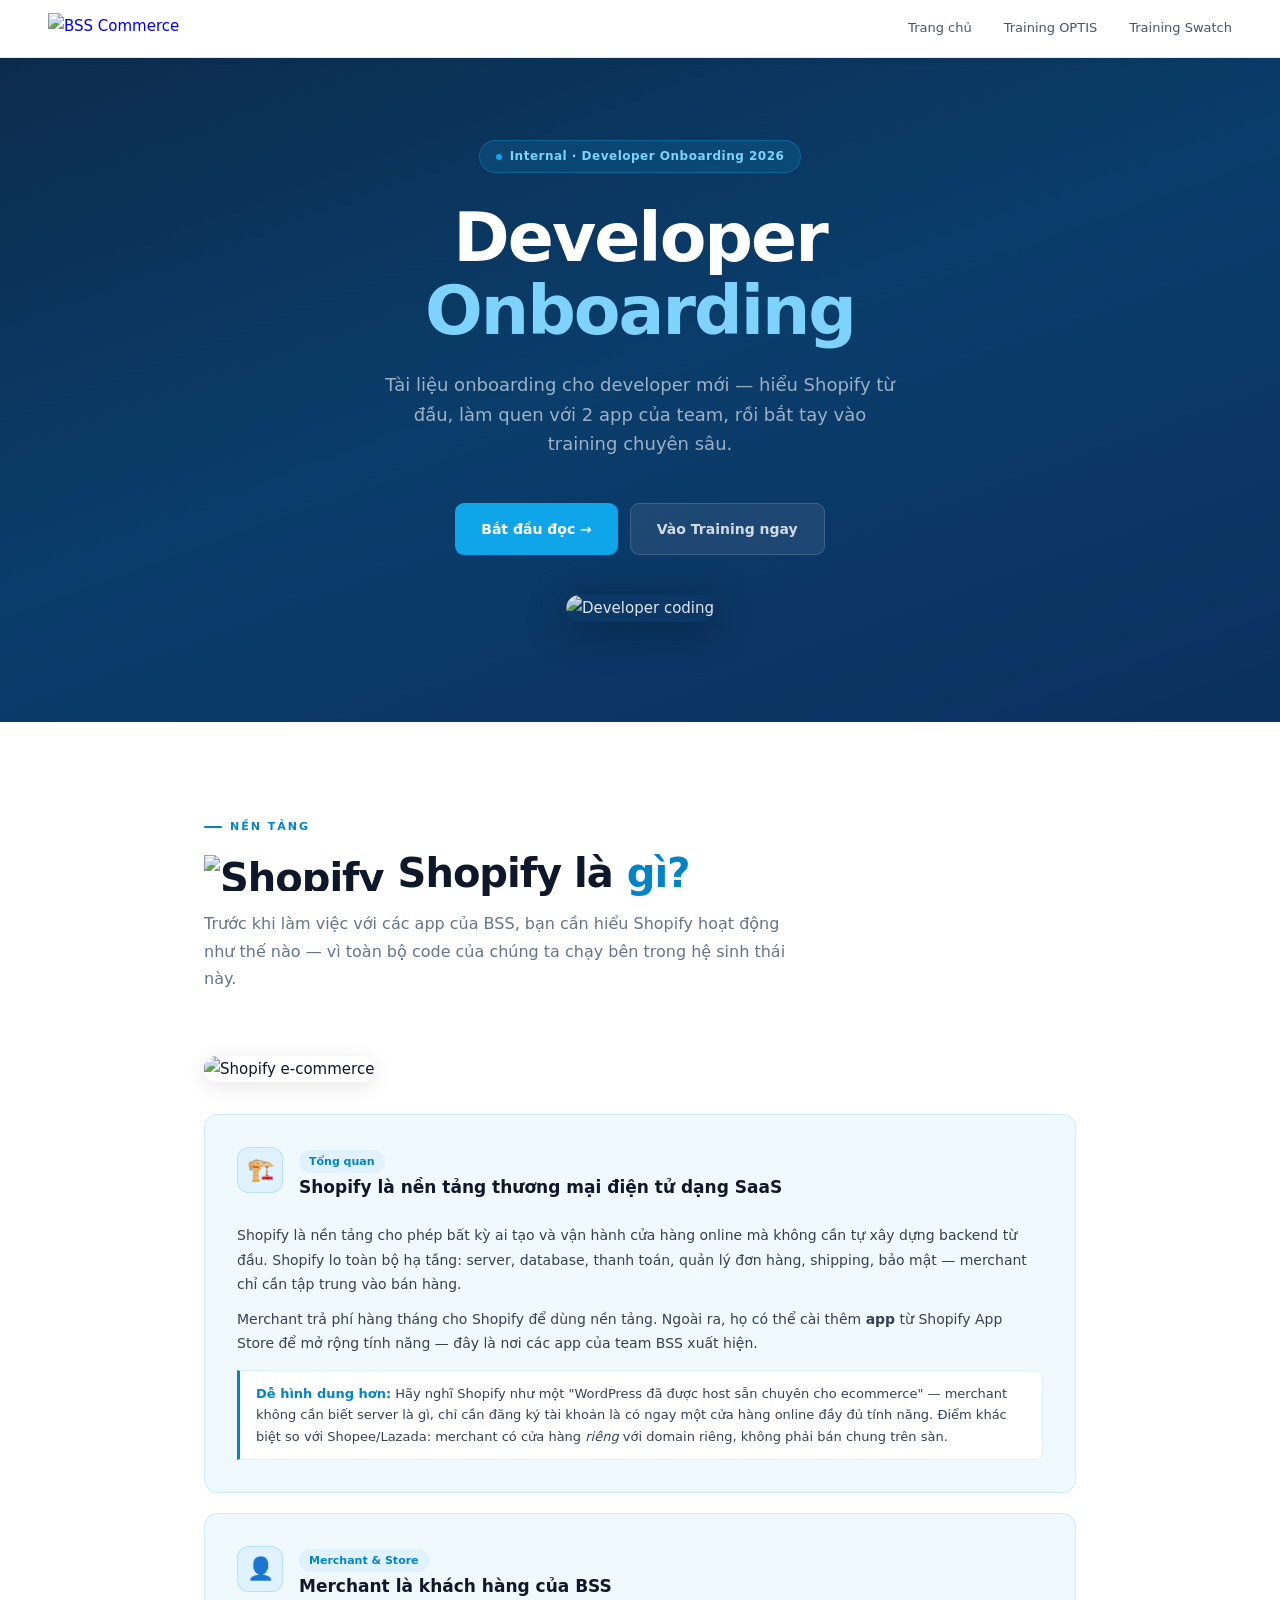
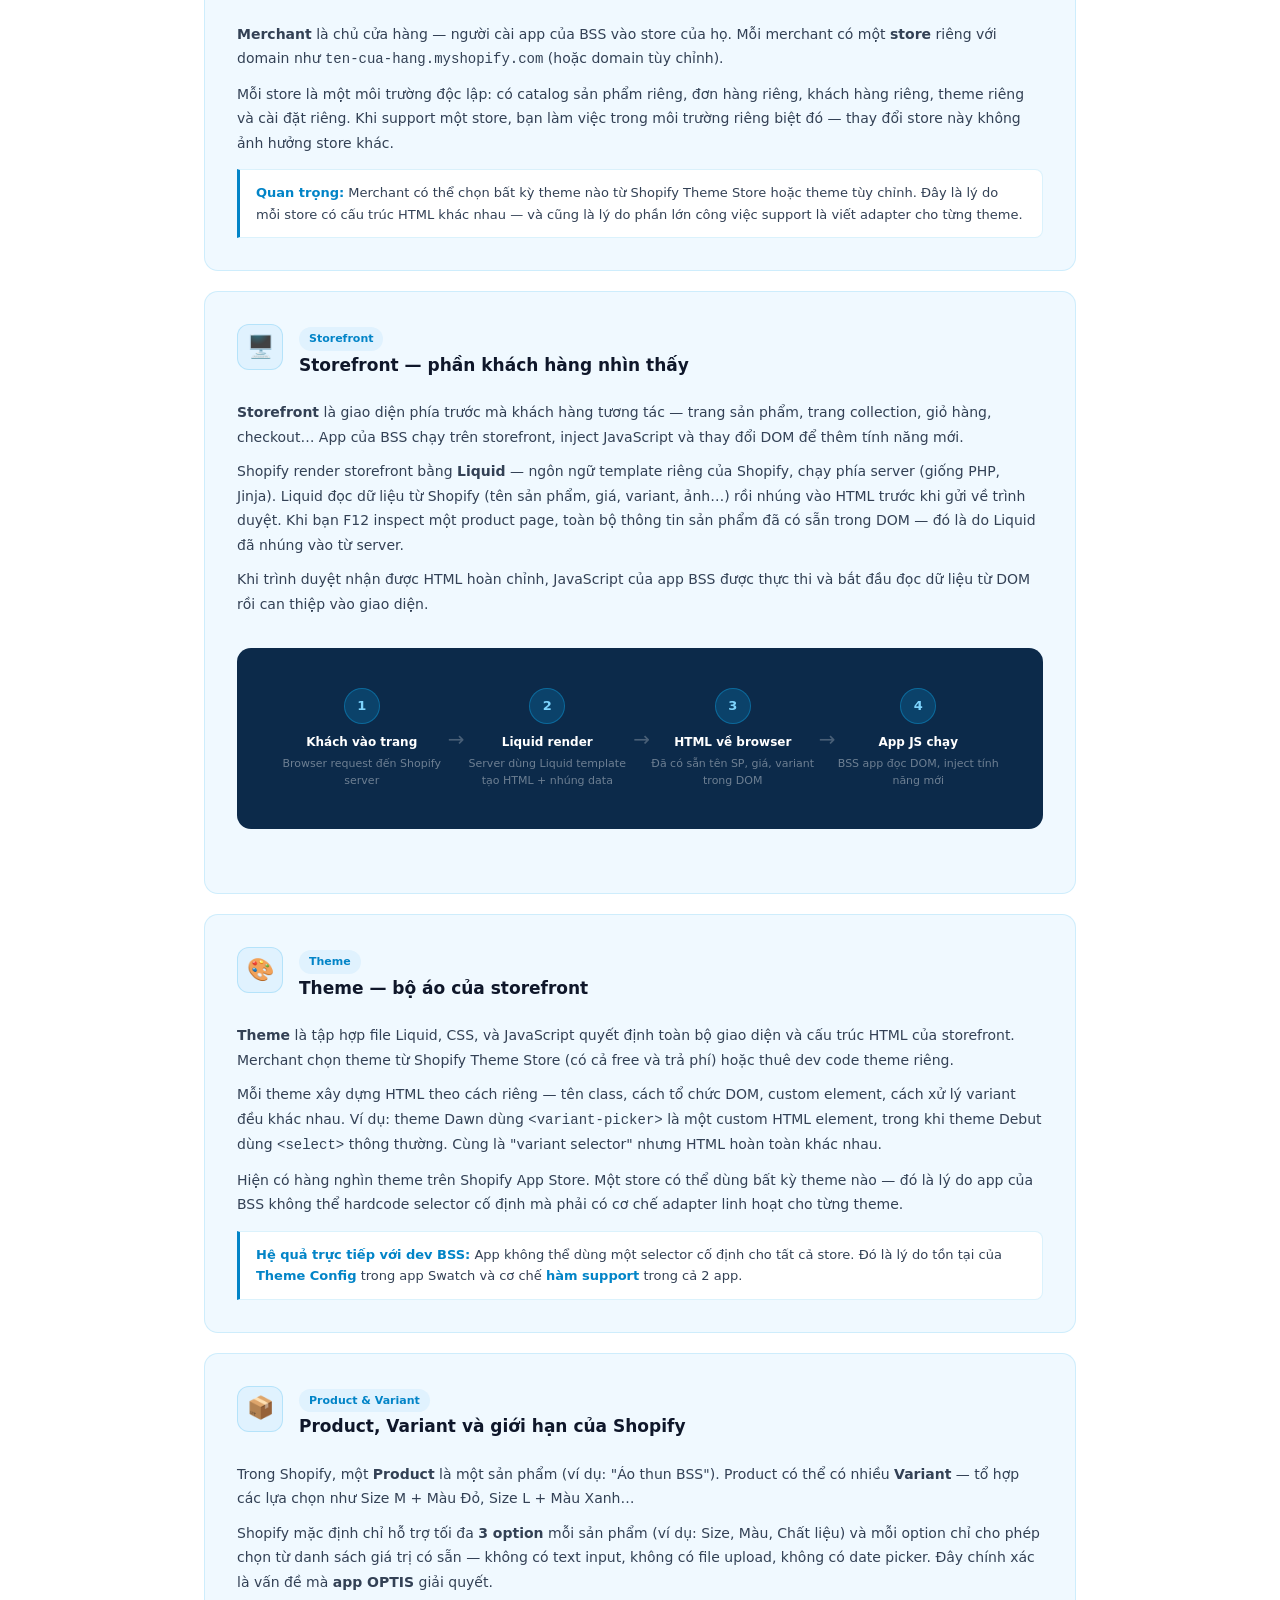
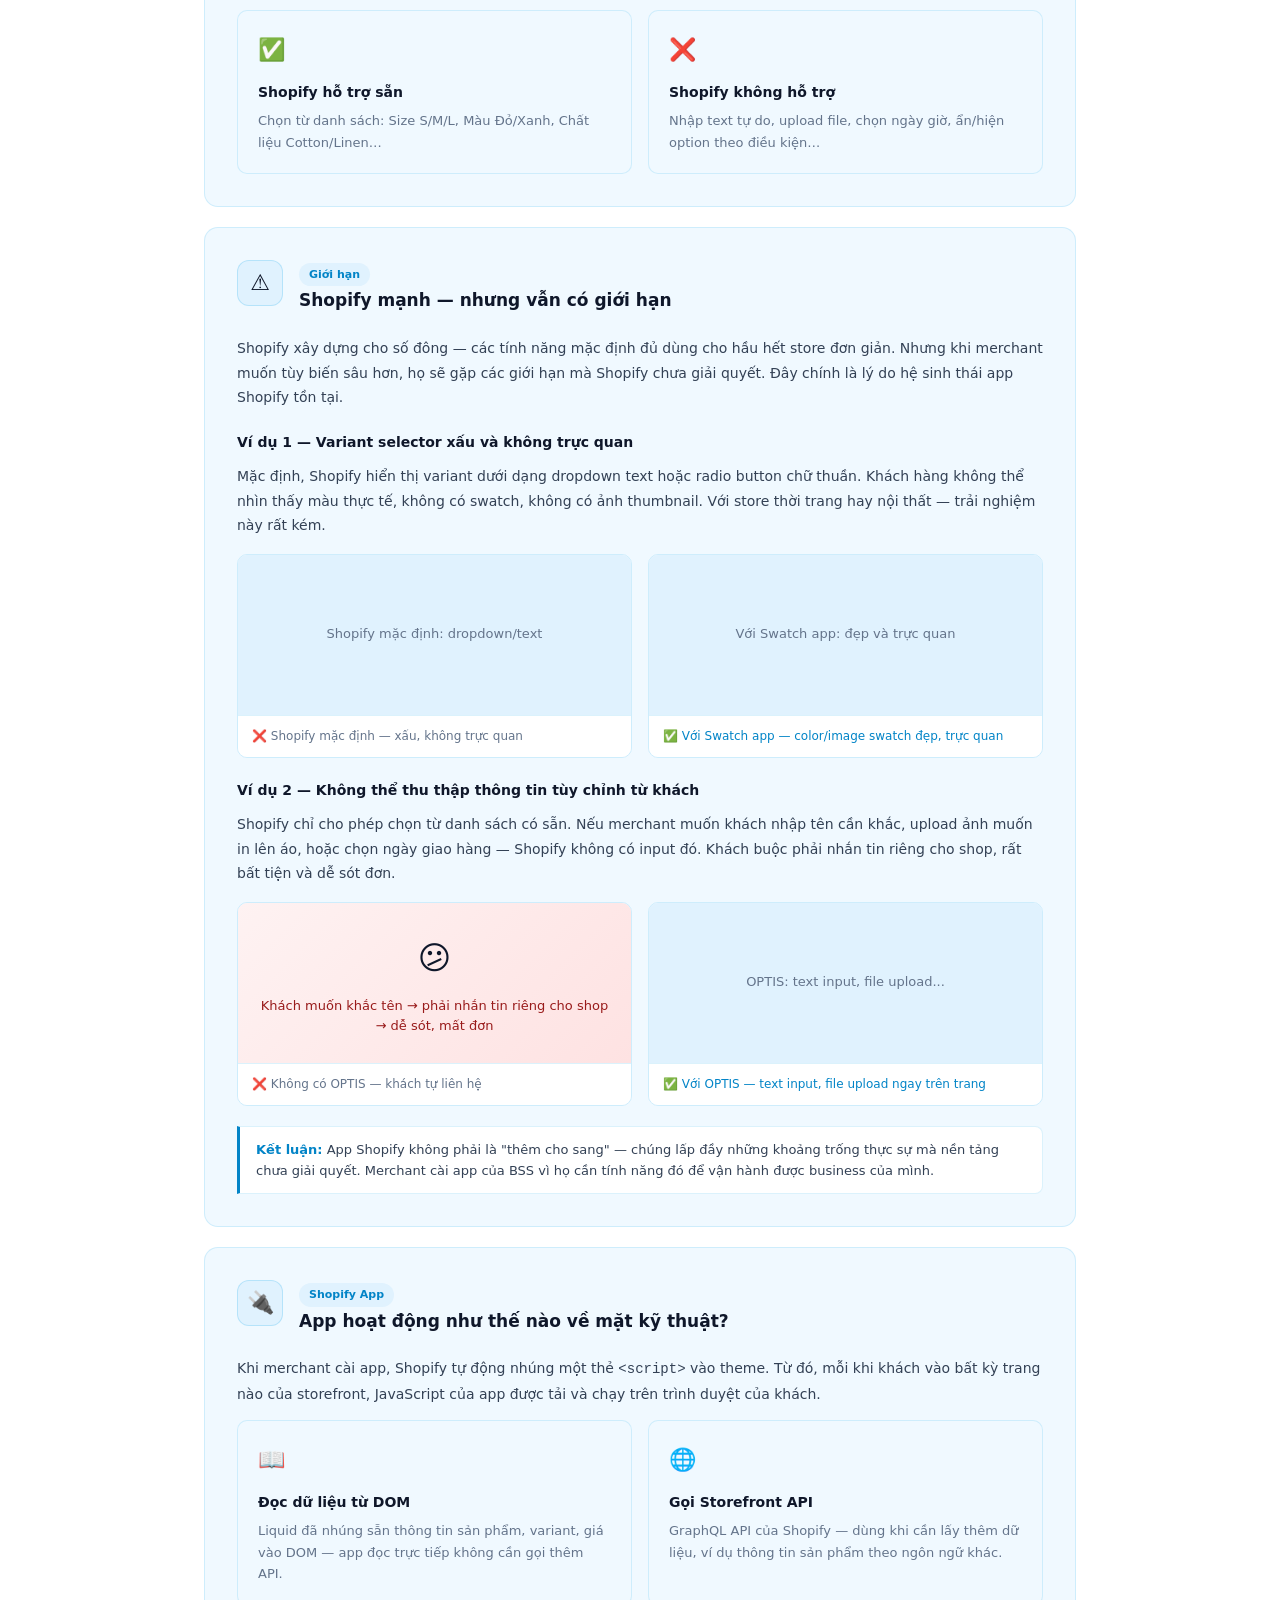
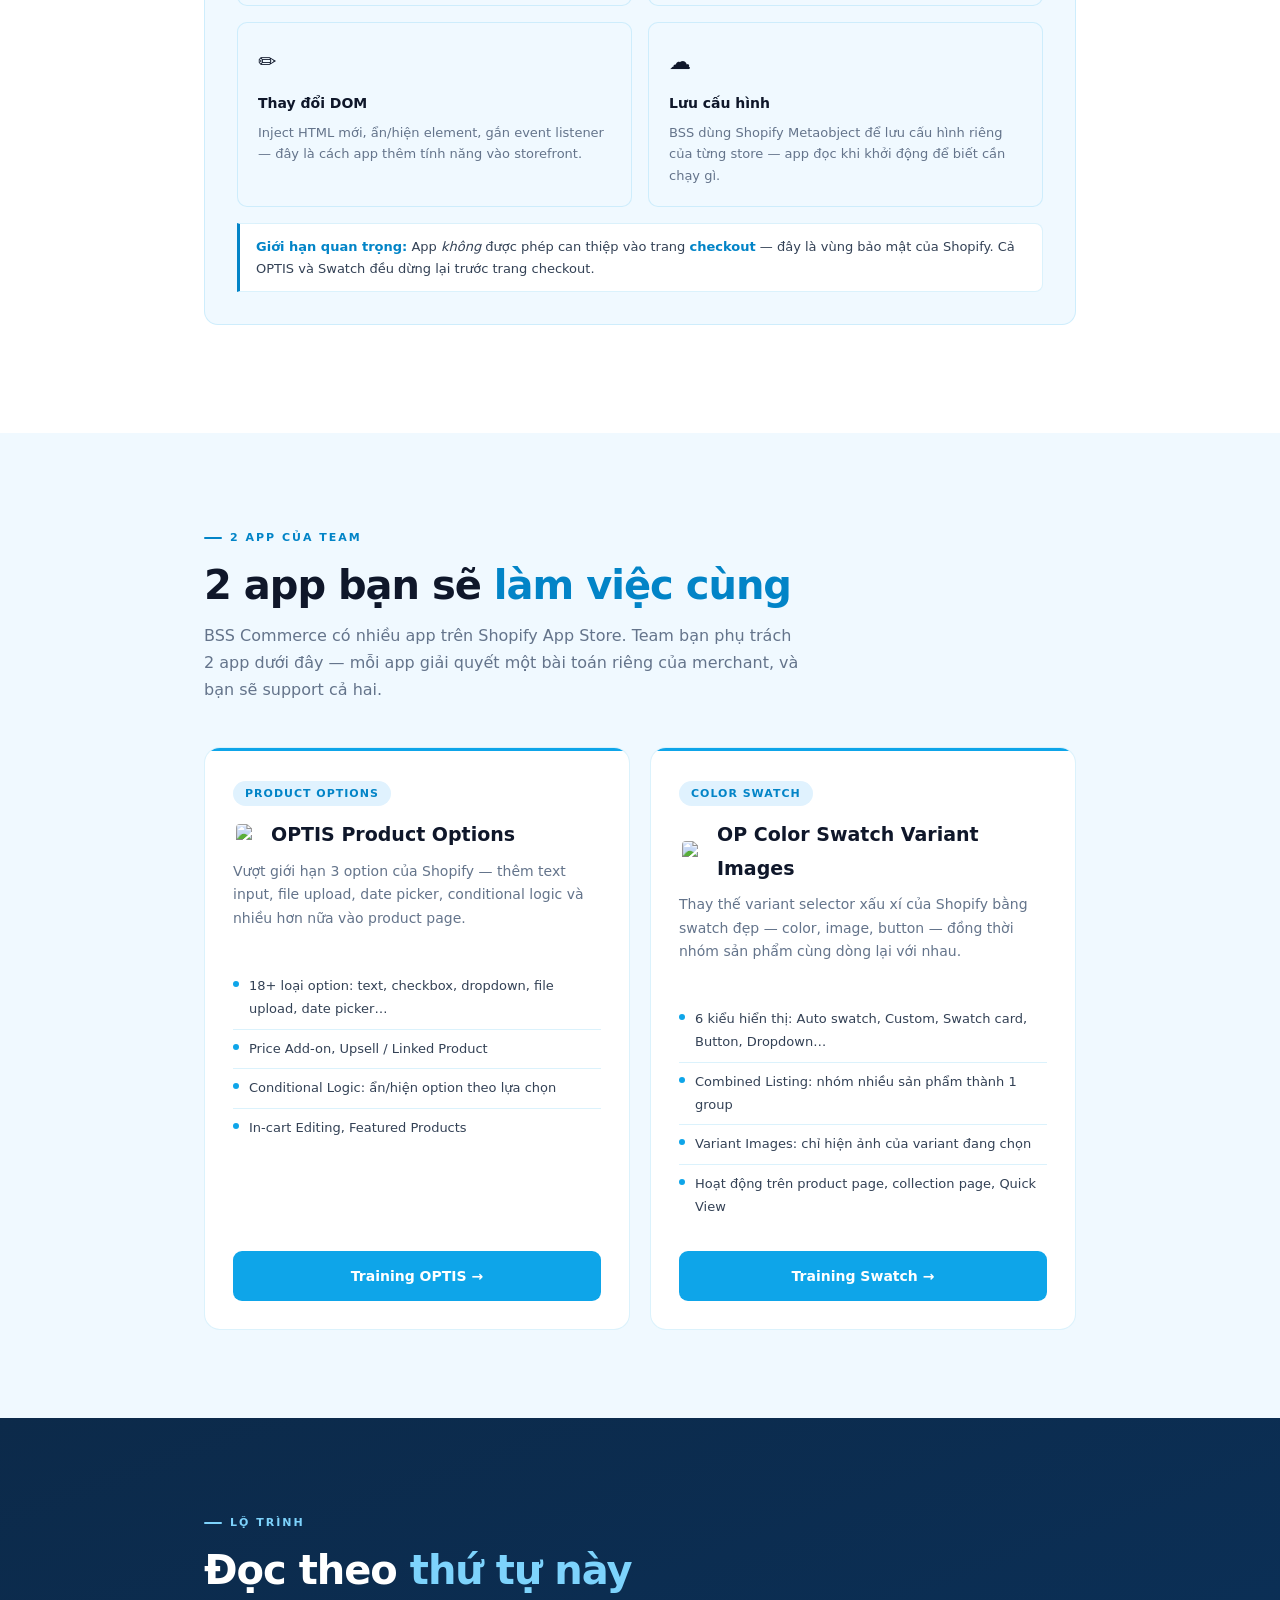
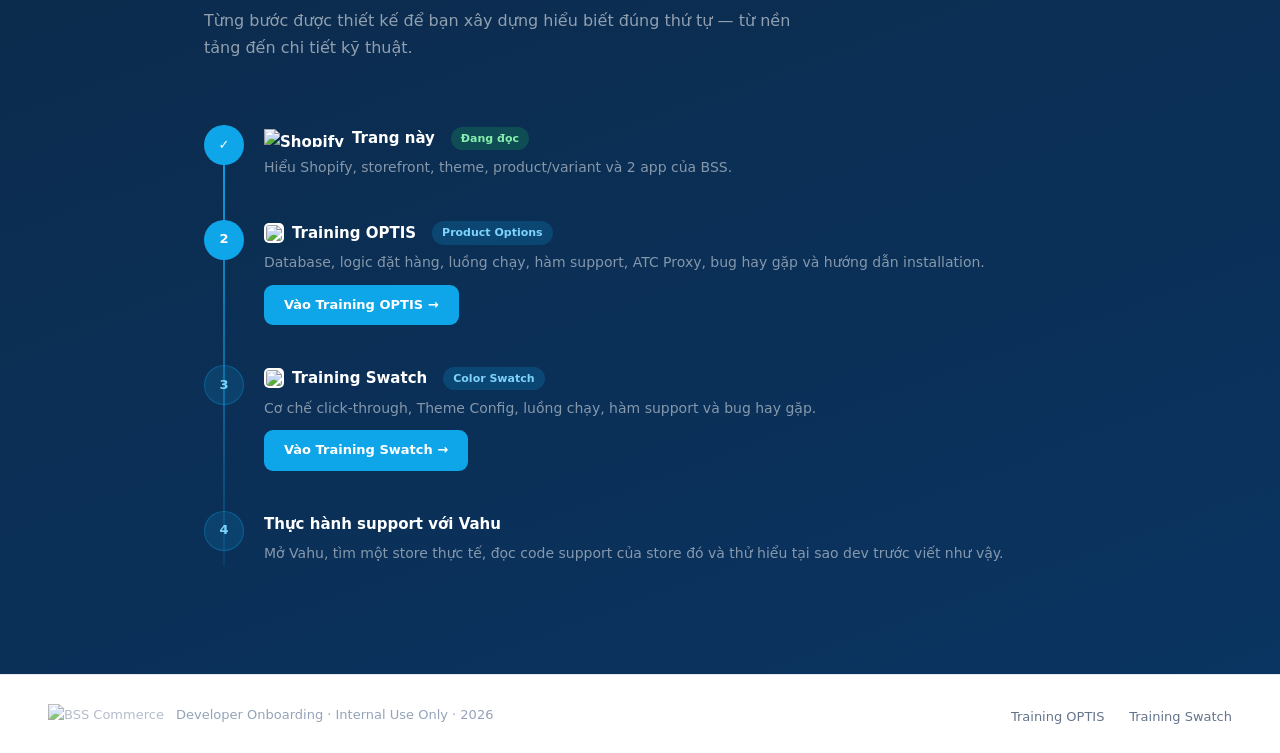
==== commit bcd0a0c3: "first commit" ====
--- a/index.html
+++ b/index.html
@@ -102,7 +102,7 @@
         position: relative;
         overflow: hidden;
       }
-      .hero::before {
+      /* .hero::before {
         content: "";
         position: absolute;
         inset: 0;
@@ -117,7 +117,7 @@
             rgba(125, 211, 252, 0.08) 0%,
             transparent 60%
           );
-      }
+      } */
       .hero-badge {
         display: inline-flex;
         align-items: center;
@@ -669,7 +669,9 @@
       </p>
       <div class="hero-cta">
         <a href="#shopify" class="btn btn-primary">Bắt đầu đọc →</a>
-        <a href="#training" class="btn btn-ghost">Vào Training ngay</a>
+        <a href="option.html" target="_blank" class="btn btn-ghost"
+          >Vào Training ngay</a
+        >
       </div>
       <img
         data-img-config="hero_coding_1"
@@ -1267,7 +1269,7 @@
                     flex-shrink: 0;
                   "
                 />
-                OPTIS
+                OPTIS Product Options
               </h3>
               <p>
                 Vượt giới hạn 3 option của Shopify — thêm text input, file
@@ -1332,7 +1334,7 @@
                     object-fit: contain;
                   "
                 />
-                OP Color Swatch
+                OP Color Swatch Variant Images
               </h3>
               <p>
                 Thay thế variant selector xấu xí của Shopify bằng swatch đẹp —
@@ -1446,6 +1448,7 @@
               <div style="margin-top: 10px">
                 <a
                   href="option.html"
+                  target="_blank"
                   class="btn btn-red"
                   style="font-size: 13px; padding: 9px 20px"
                   >Vào Training OPTIS →</a
@@ -1487,6 +1490,7 @@
               <div style="margin-top: 10px">
                 <a
                   href="swatch.html"
+                  target="_blank"
                   class="btn btn-primary"
                   style="font-size: 13px; padding: 9px 20px"
                   >Vào Training Swatch →</a
@@ -1497,7 +1501,7 @@
           <div class="journey-step">
             <div class="journey-n j-done">4</div>
             <div class="journey-body">
-              <h4>Thực hành với Vahu</h4>
+              <h4>Thực hành support với Vahu</h4>
               <p>
                 Mở Vahu, tìm một store thực tế, đọc code support của store đó và
                 thử hiểu tại sao dev trước viết như vậy.
@@ -1525,8 +1529,8 @@
         Developer Onboarding · Internal Use Only · 2026
       </p>
       <div>
-        <a href="option.html">Training OPTIS</a>
-        <a href="swatch.html">Training Swatch</a>
+        <a href="option.html" target="_blank">Training OPTIS</a>
+        <a href="swatch.html" target="_blank">Training Swatch</a>
       </div>
     </footer>
     <script src="images.config.js"></script>
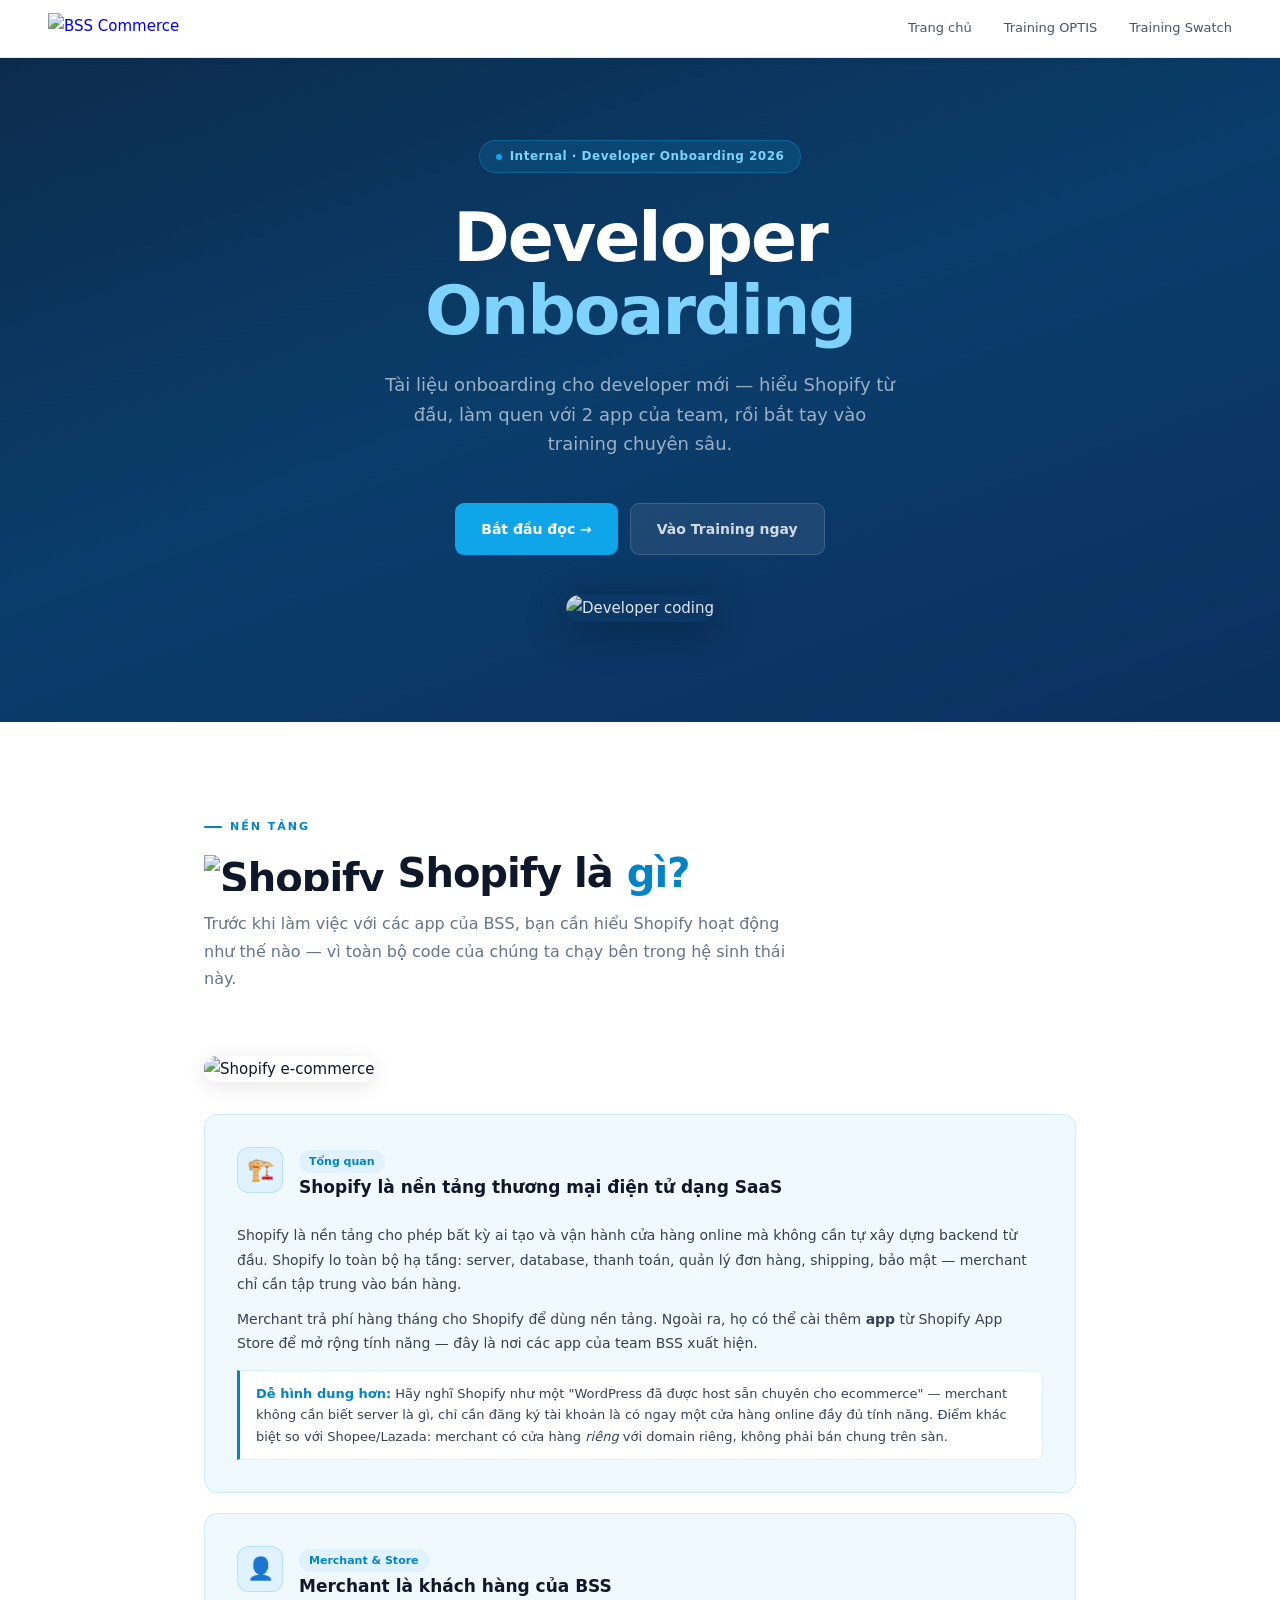
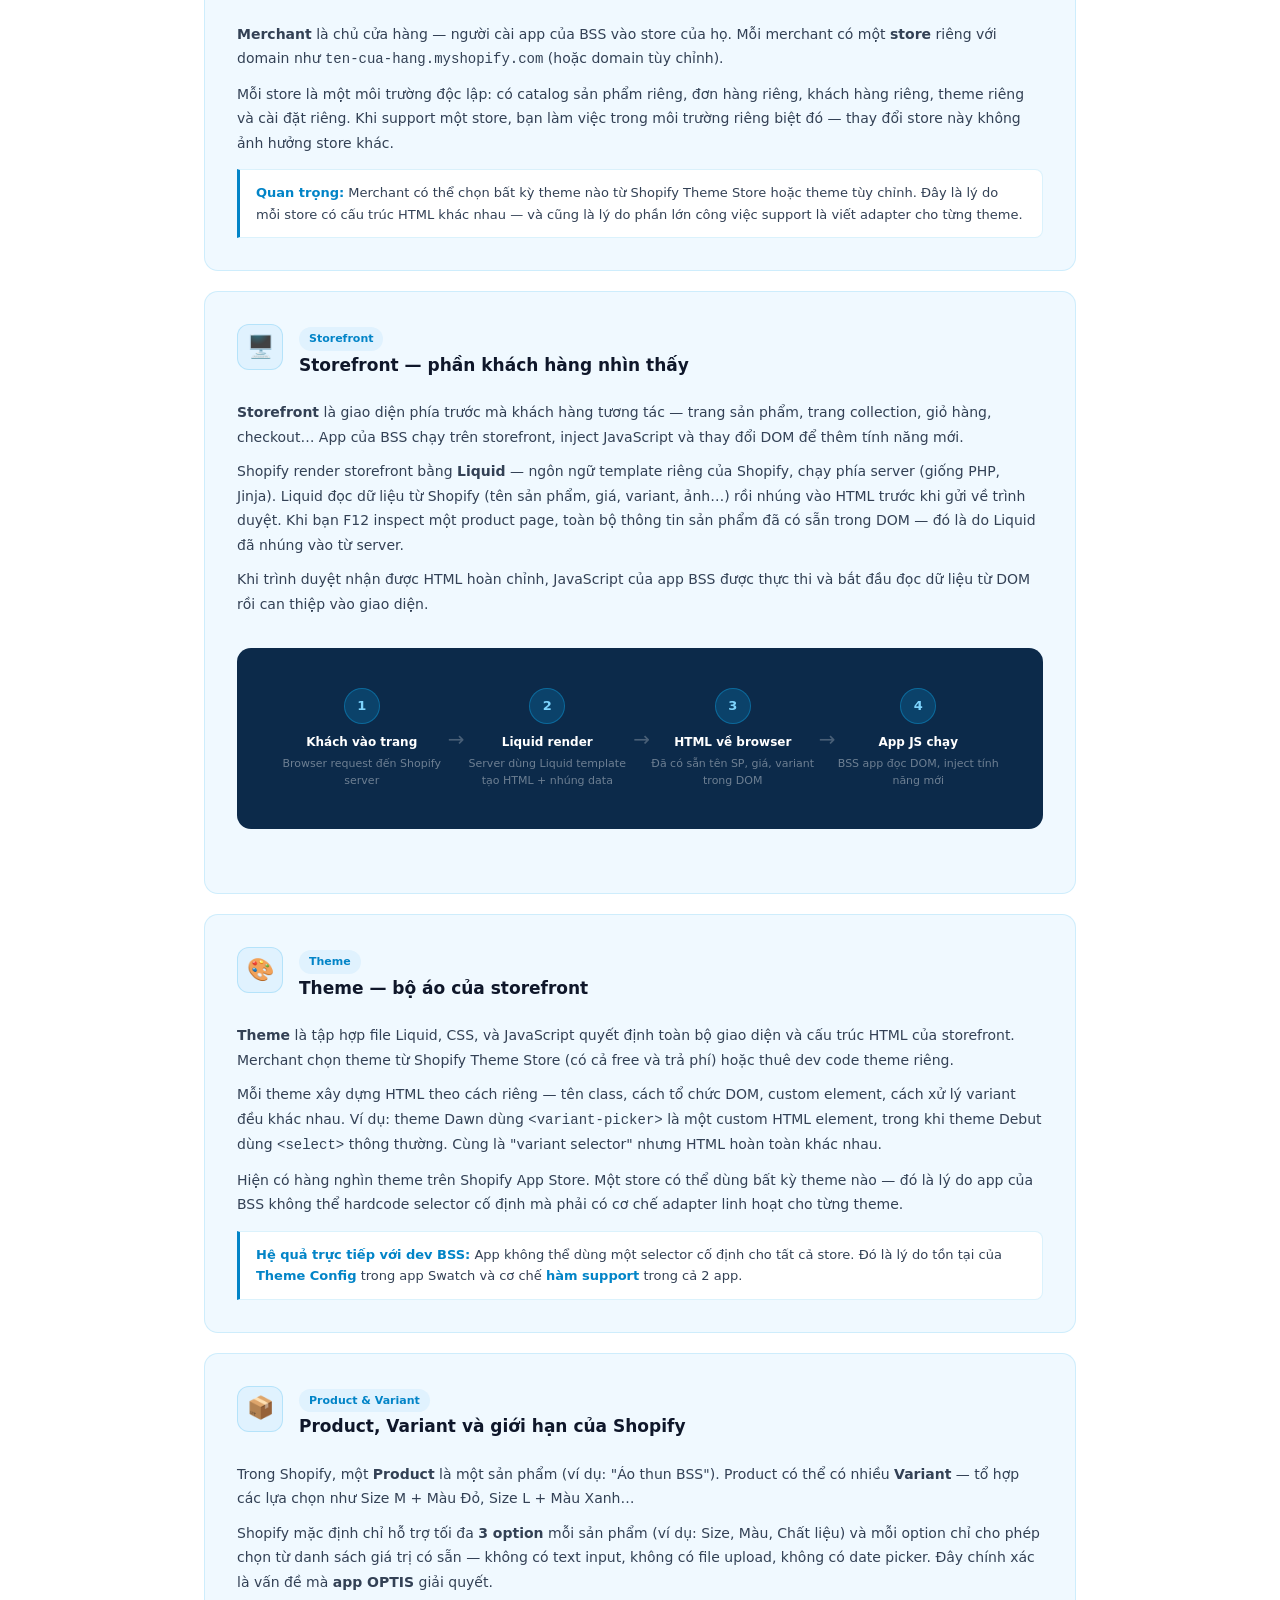
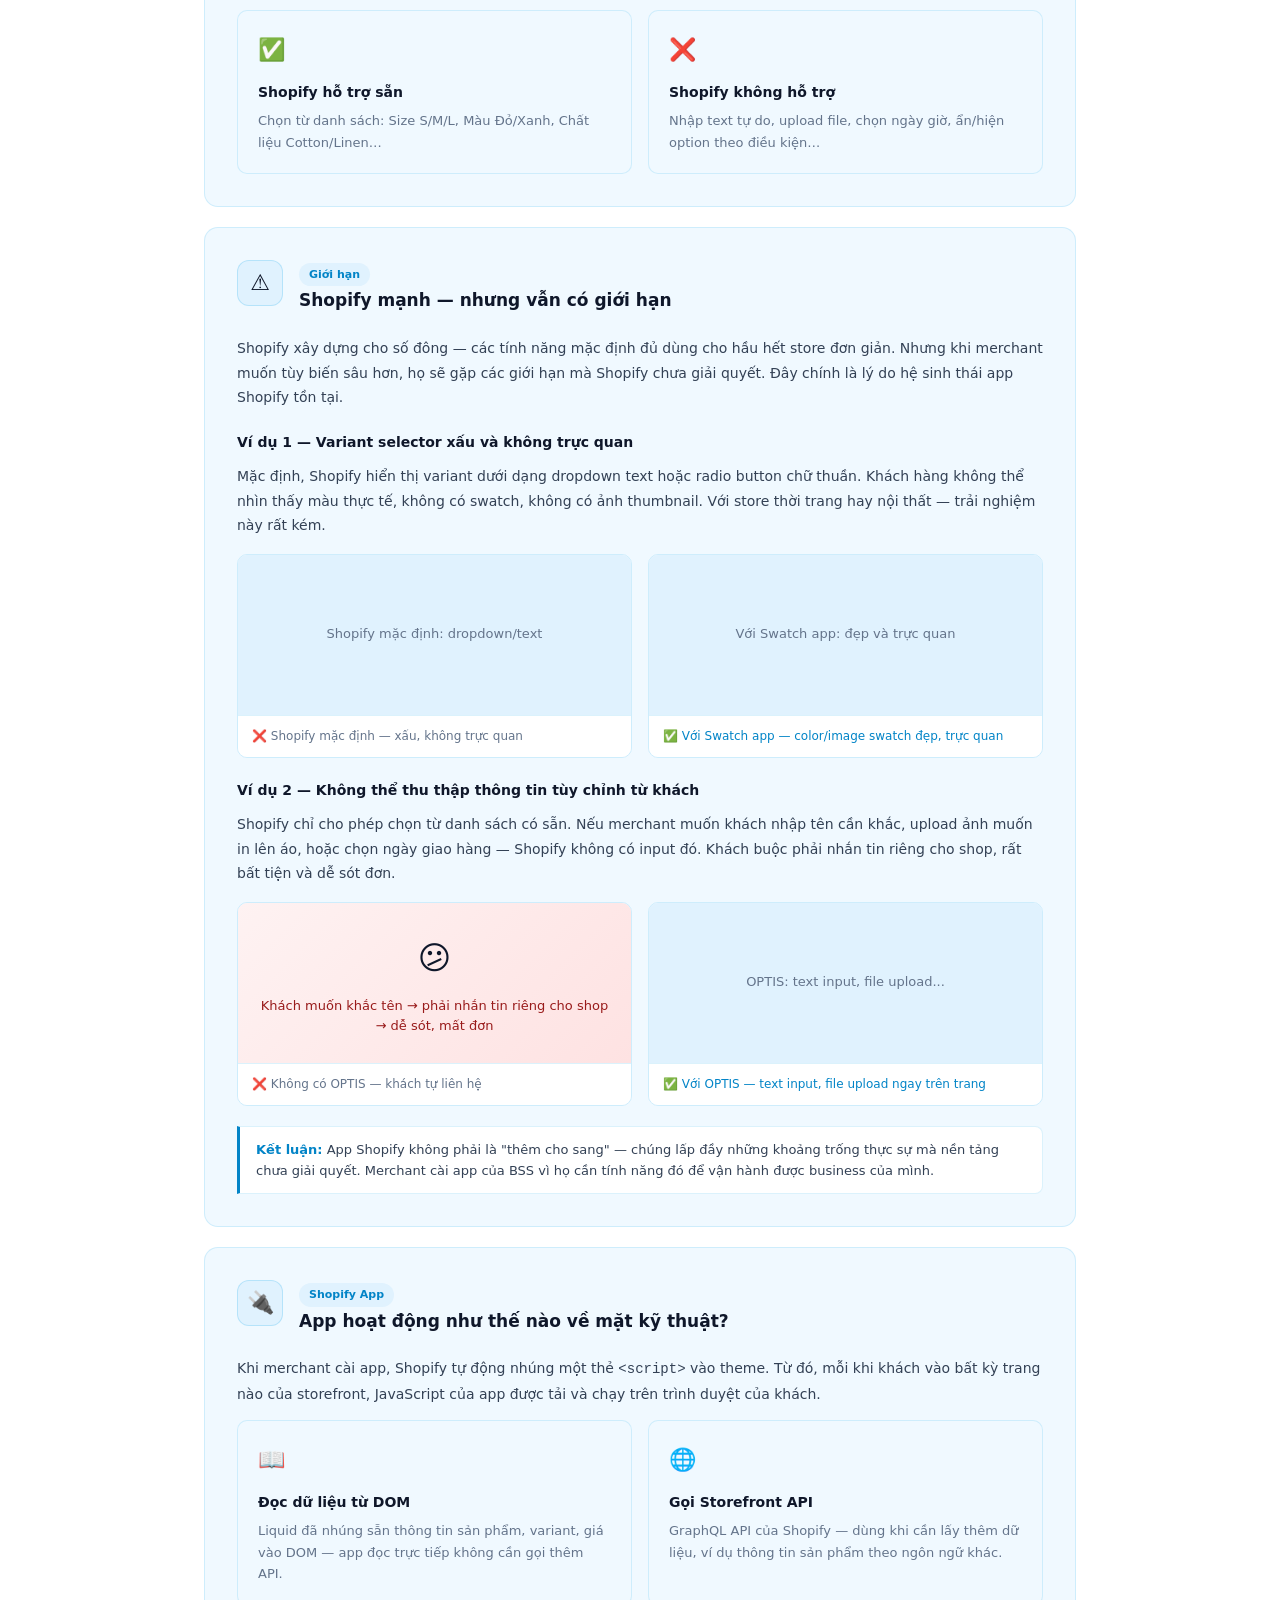
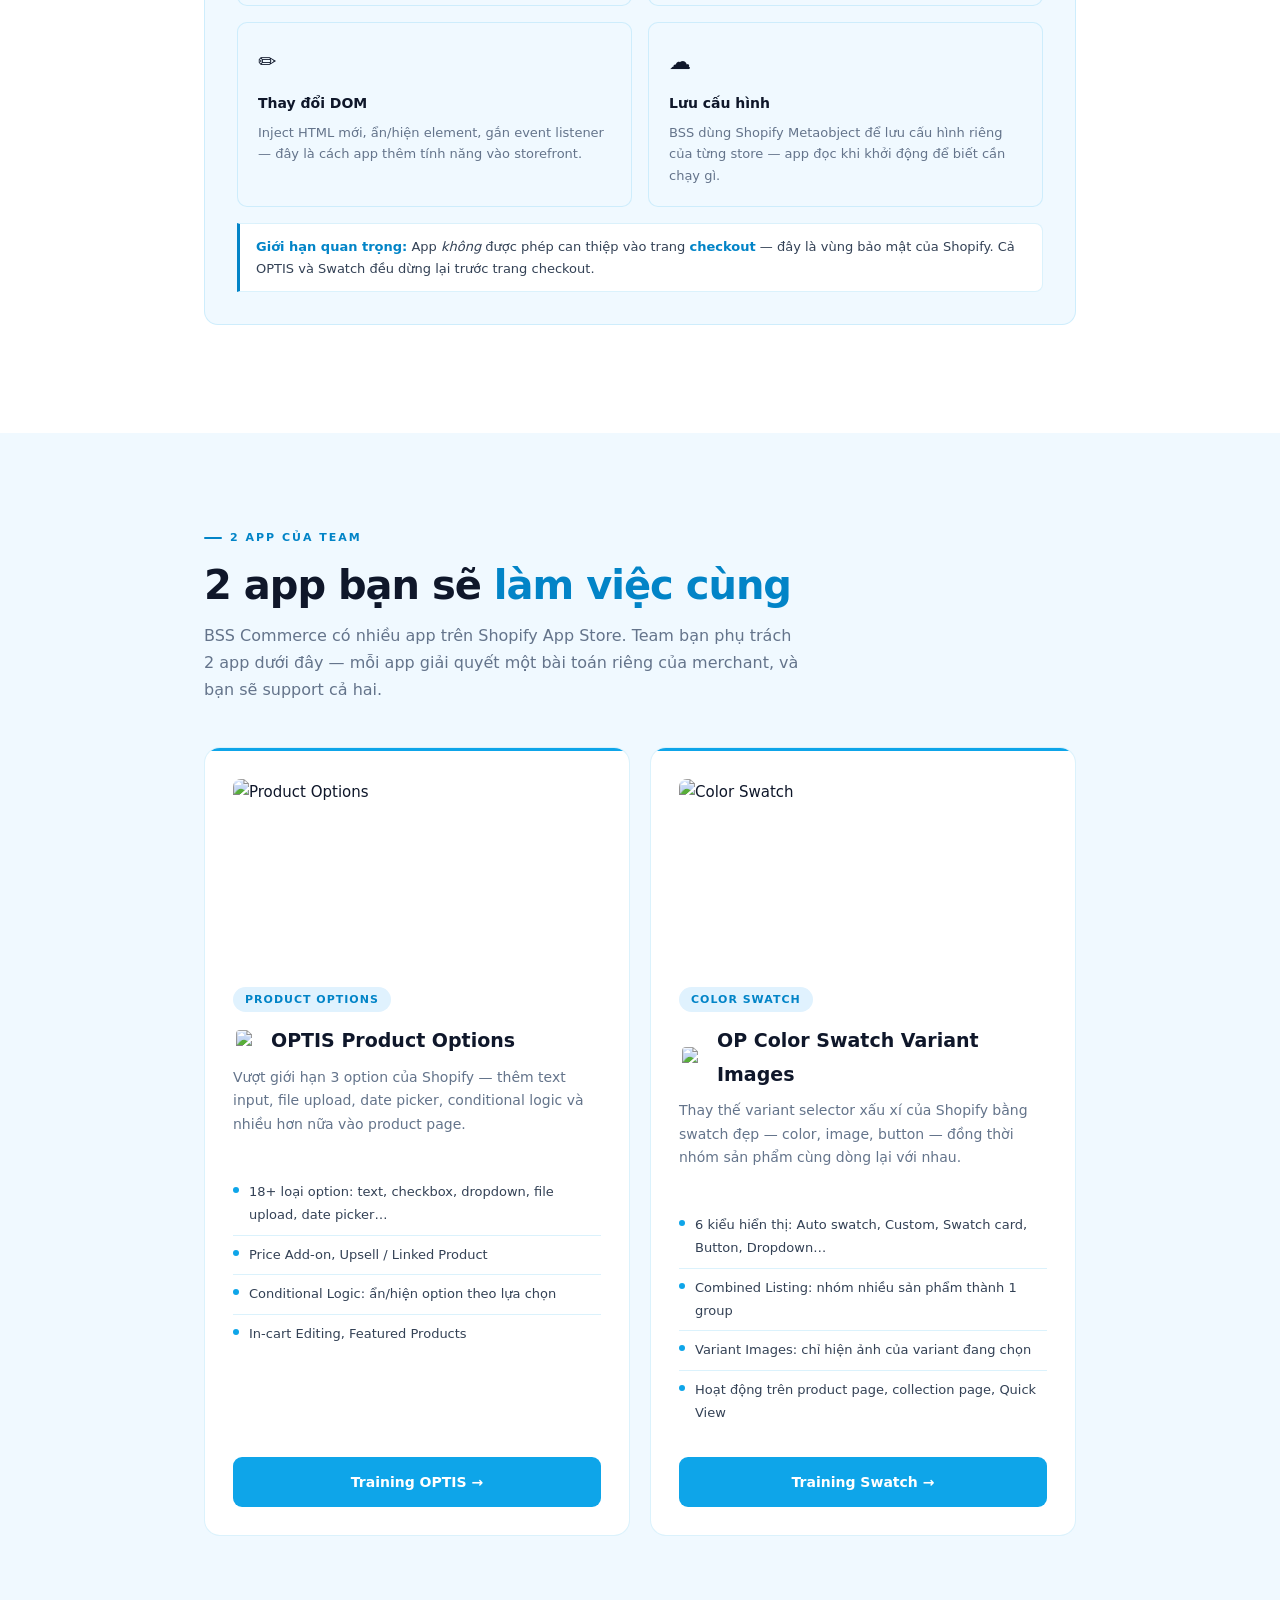
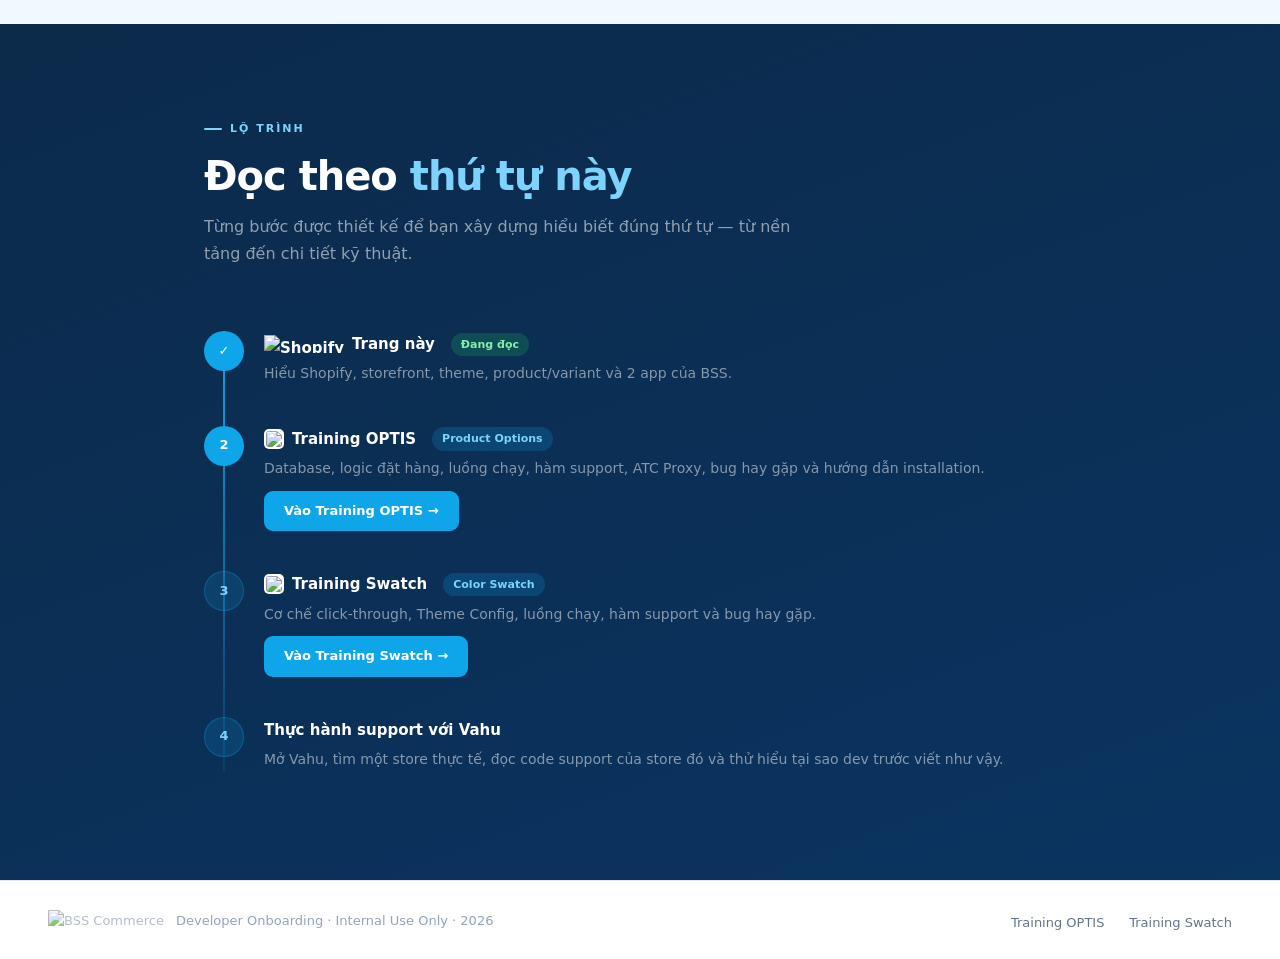
==== commit ff081638: "first commit" ====
--- a/index.html
+++ b/index.html
@@ -1248,7 +1248,7 @@
                 alt="Product Options"
                 style="
                   width: 100%;
-                  height: 140px;
+                  height: 190px;
                   object-fit: cover;
                   border-radius: 8px;
                   margin-bottom: 16px;
@@ -1312,7 +1312,7 @@
                 alt="Color Swatch"
                 style="
                   width: 100%;
-                  height: 140px;
+                  height: 190px;
                   object-fit: cover;
                   border-radius: 8px;
                   margin-bottom: 16px;
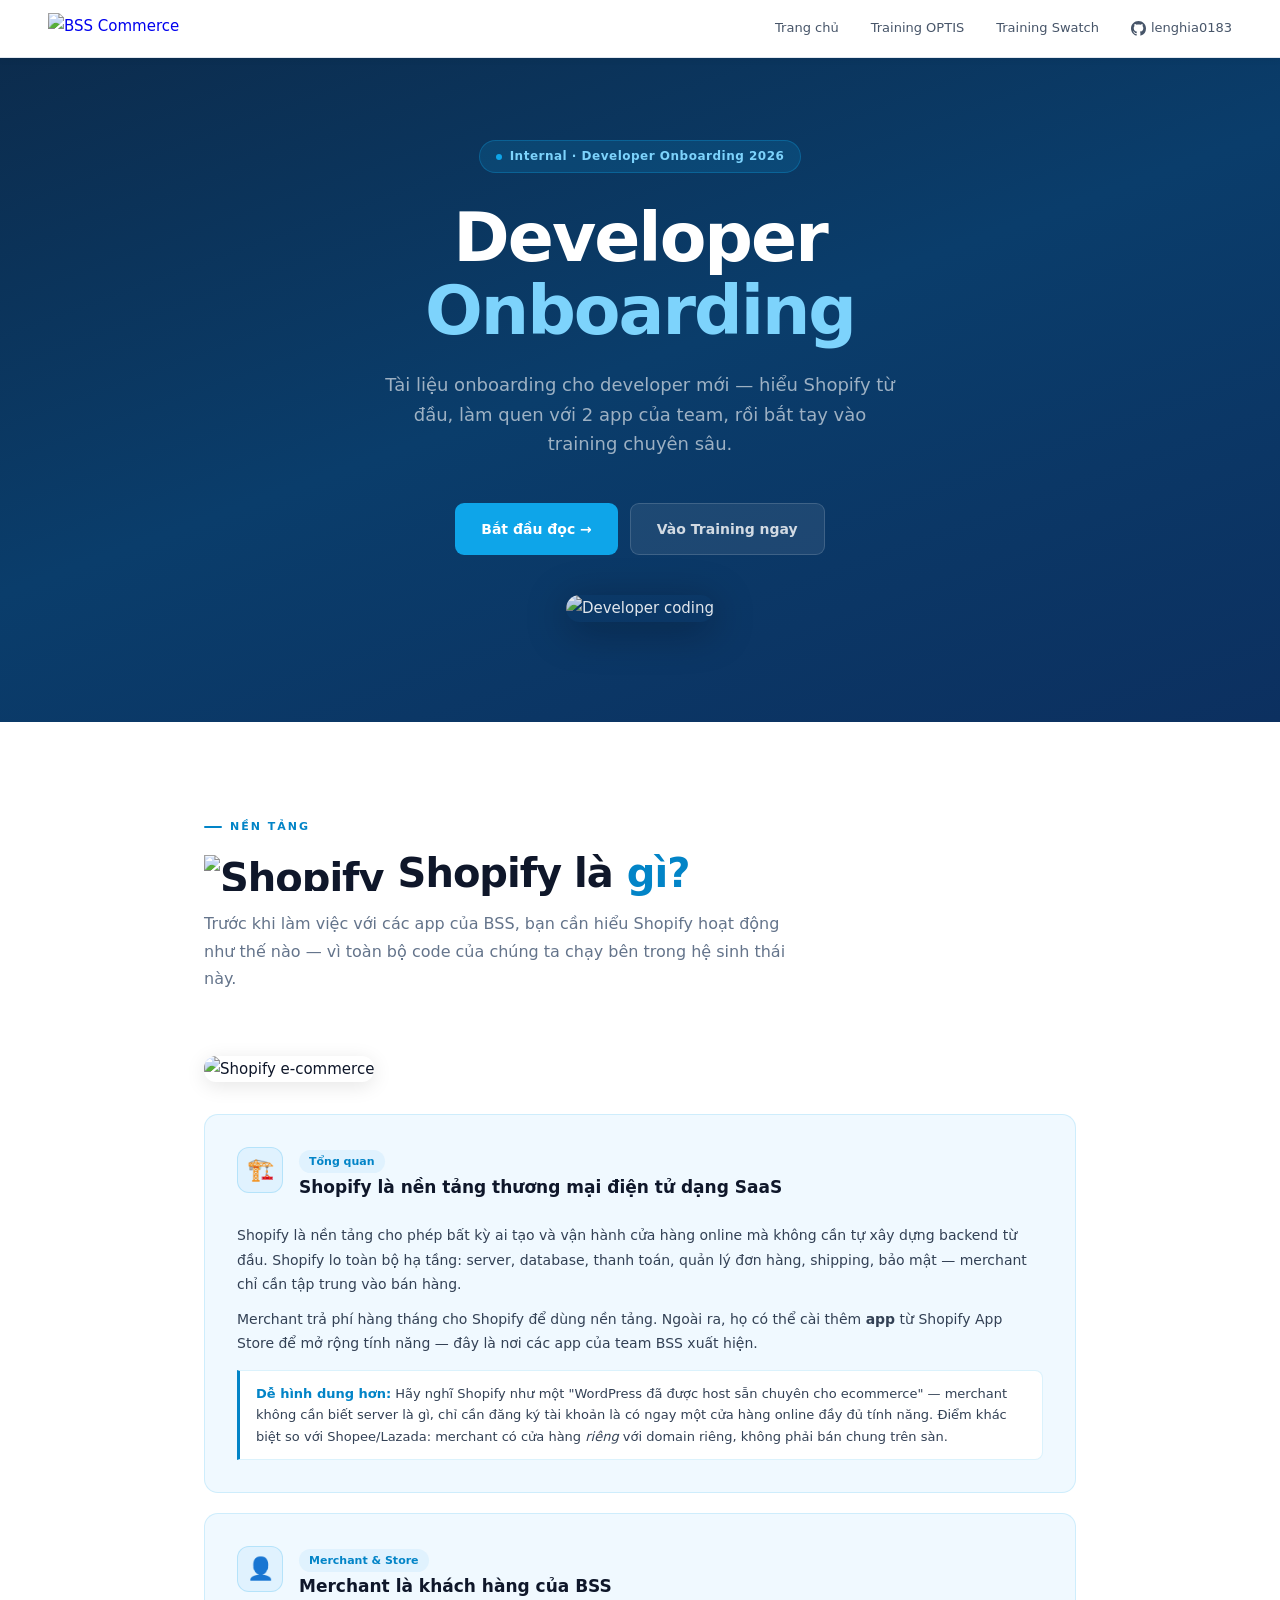
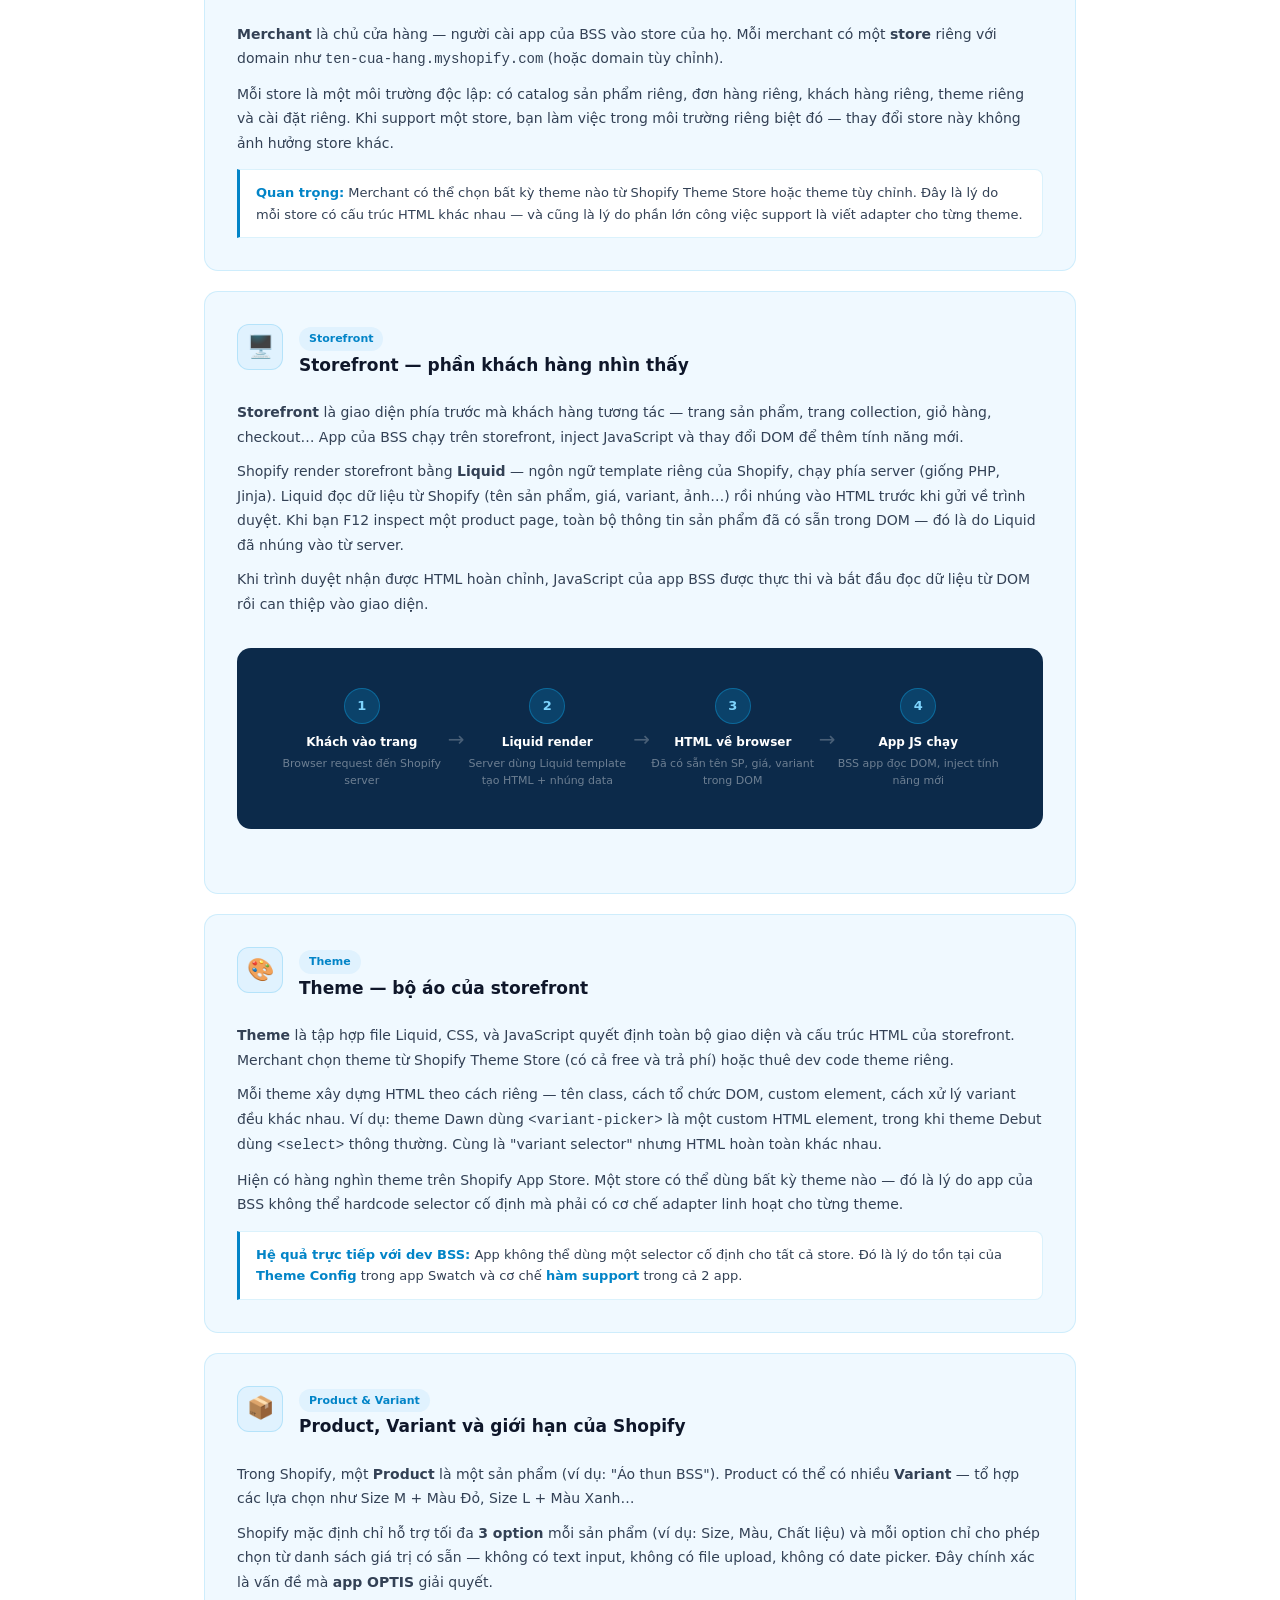
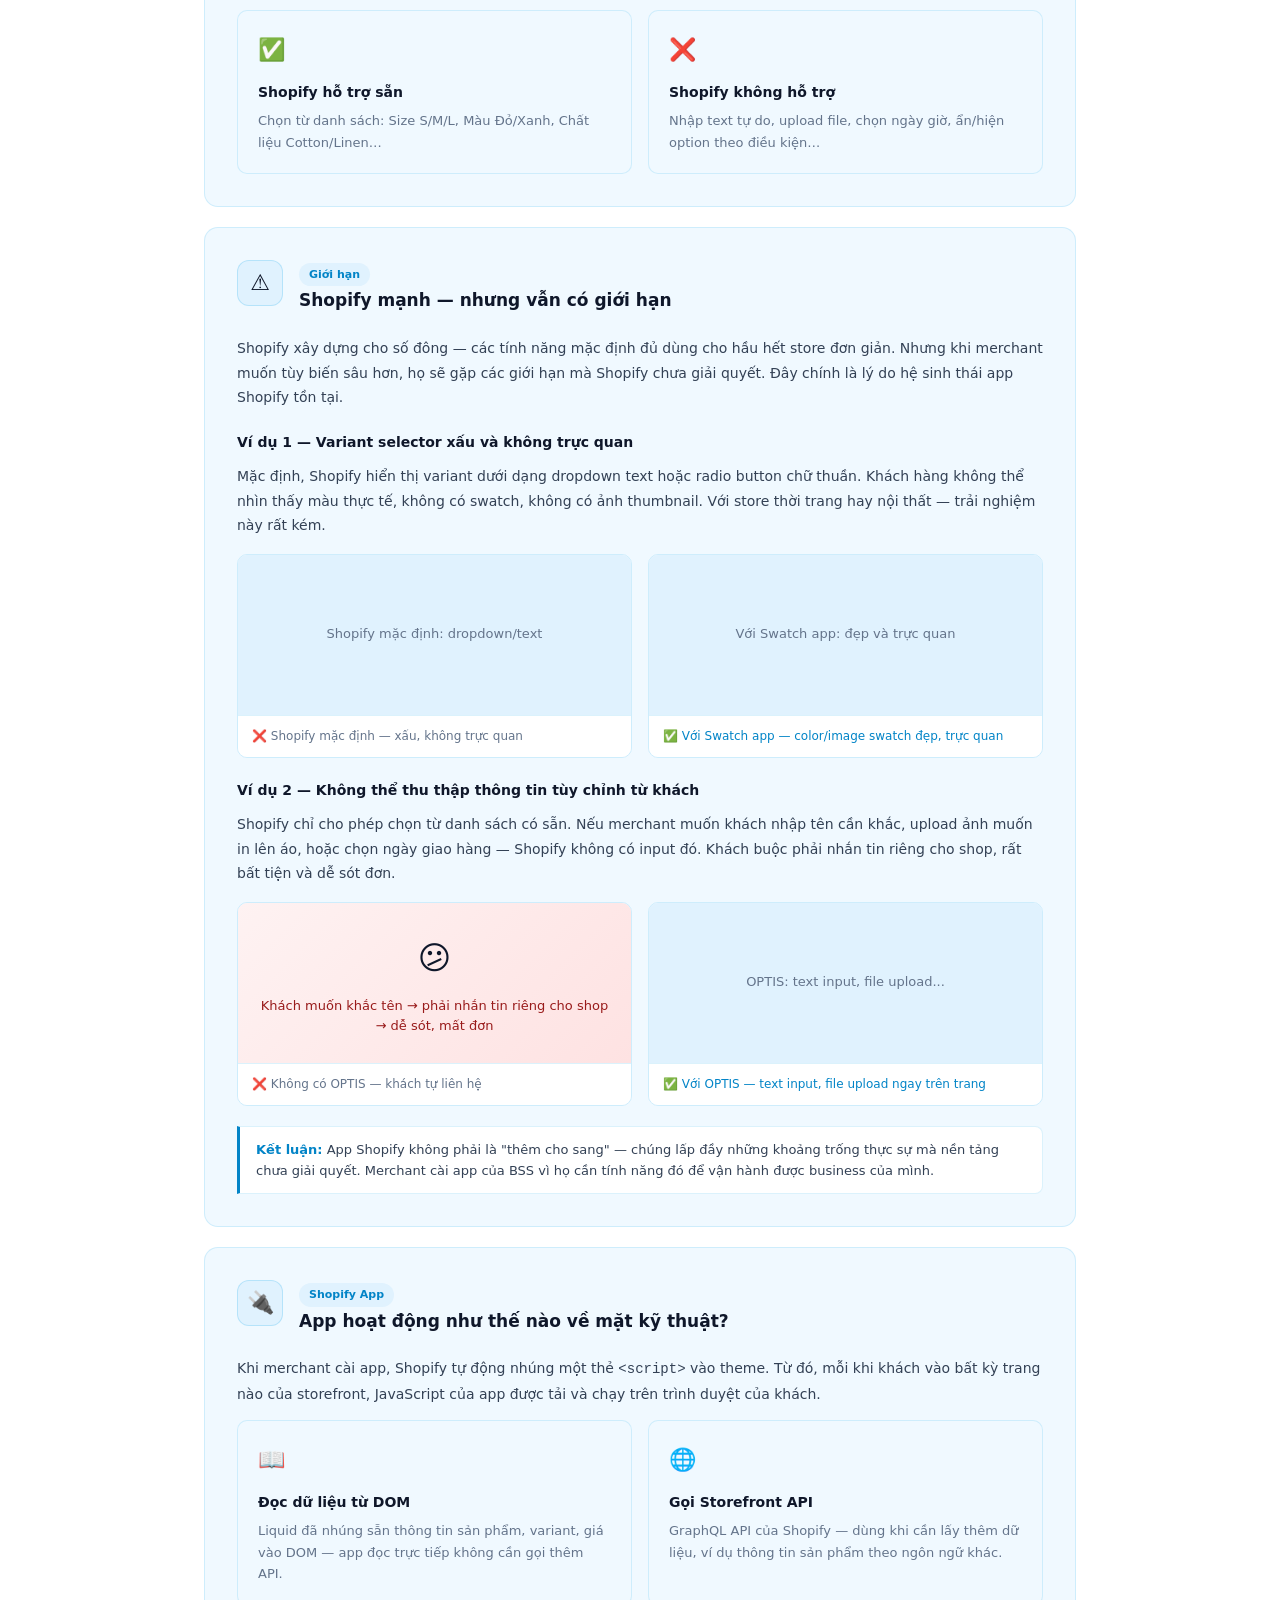
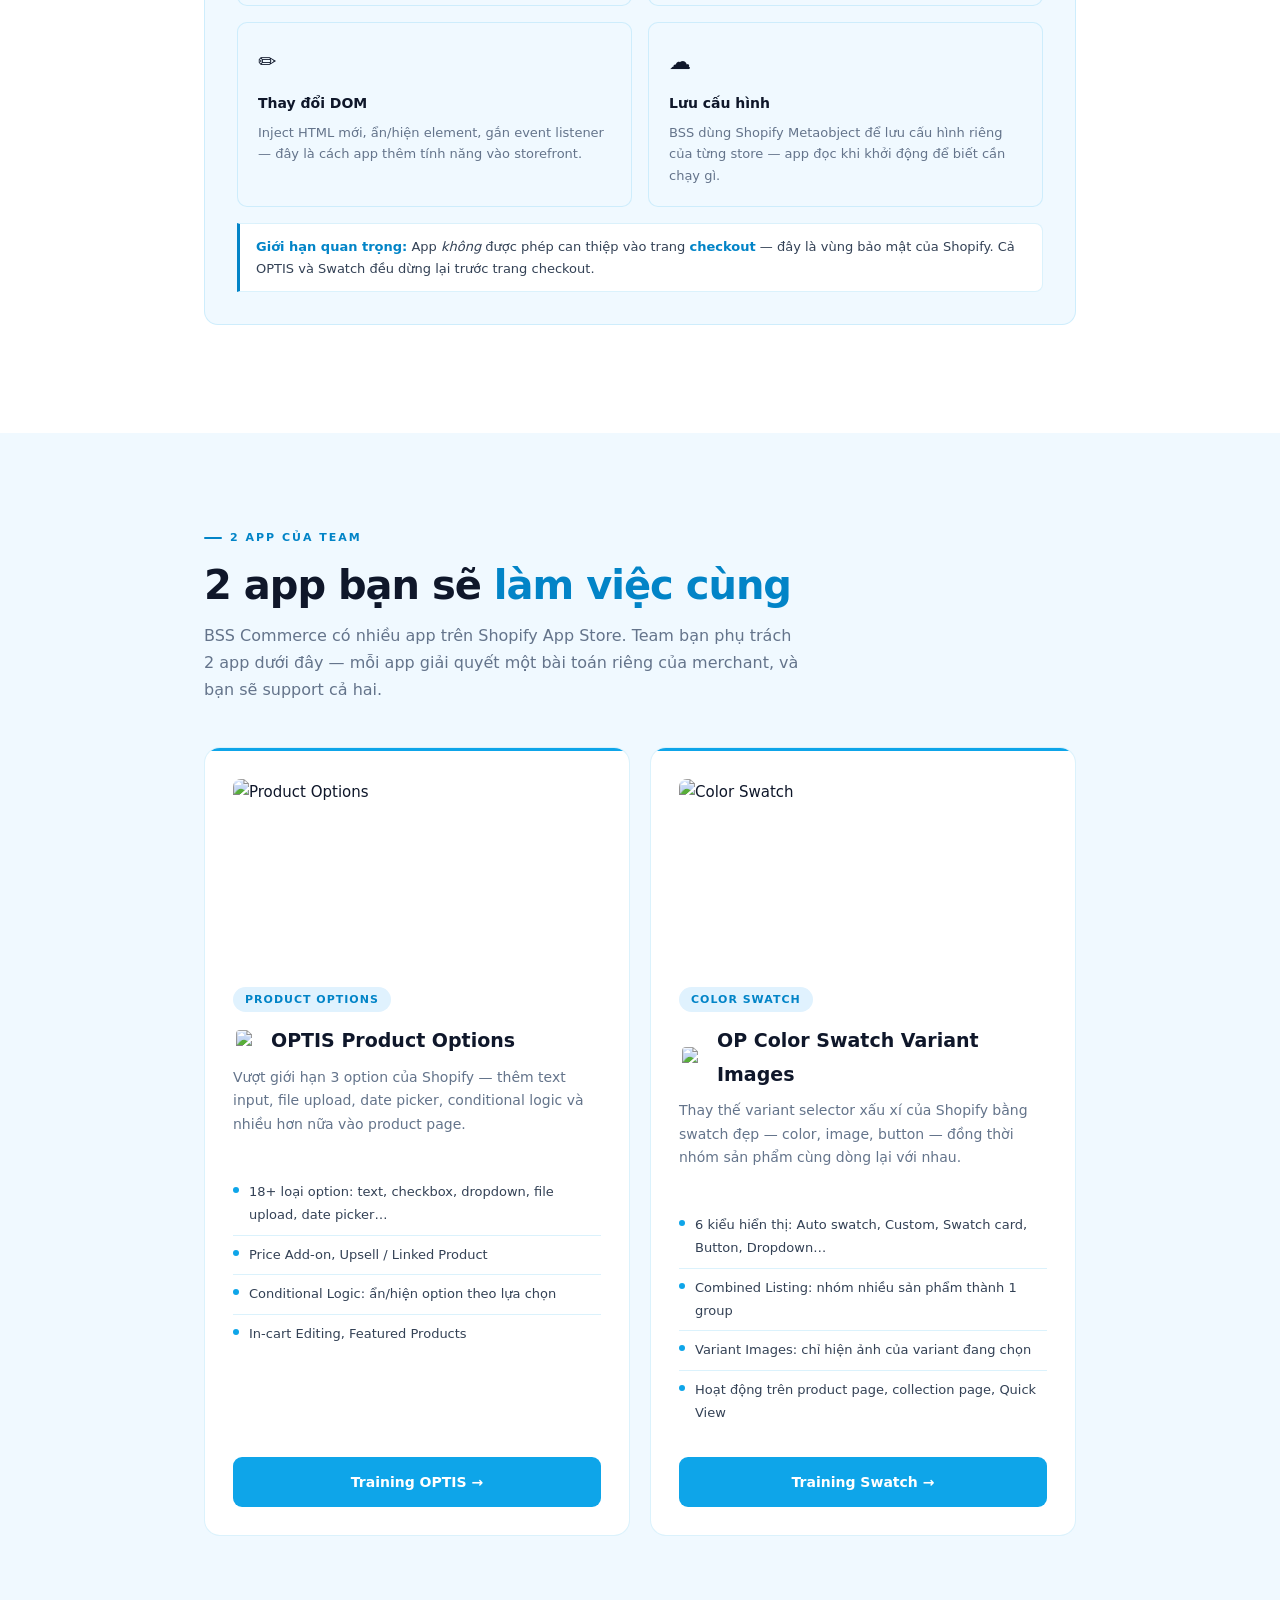
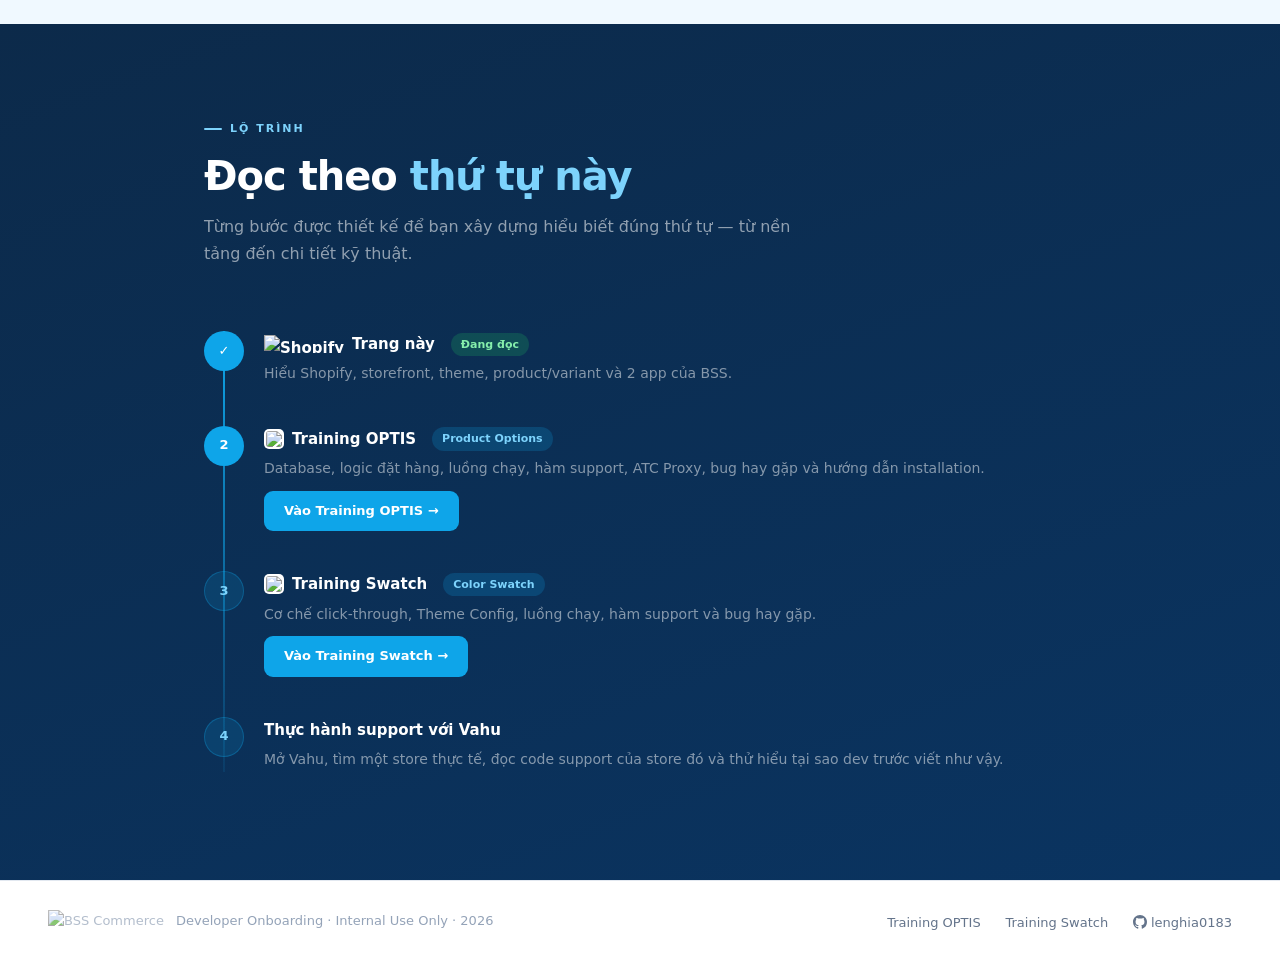
==== commit 92c2f015: "first commit" ====
--- a/index.html
+++ b/index.html
@@ -656,6 +656,10 @@
         <a href="#training">Training</a> -->
         <a href="option.html">Training OPTIS</a>
         <a href="swatch.html">Training Swatch</a>
+        <a href="https://github.com/lenghia0183" target="_blank" rel="noopener" style="display:flex;align-items:center;gap:5px;">
+          <svg xmlns="http://www.w3.org/2000/svg" width="15" height="15" viewBox="0 0 24 24" fill="currentColor"><path d="M12 0C5.37 0 0 5.37 0 12c0 5.31 3.435 9.795 8.205 11.385.6.105.825-.255.825-.57 0-.285-.015-1.23-.015-2.235-3.015.555-3.795-.735-4.035-1.41-.135-.345-.72-1.41-1.23-1.695-.42-.225-1.02-.78-.015-.795.945-.015 1.62.87 1.845 1.23 1.08 1.815 2.805 1.305 3.495.99.105-.78.42-1.305.765-1.605-2.67-.3-5.46-1.335-5.46-5.925 0-1.305.465-2.385 1.23-3.225-.12-.3-.54-1.53.12-3.18 0 0 1.005-.315 3.3 1.23.96-.27 1.98-.405 3-.405s2.04.135 3 .405c2.295-1.56 3.3-1.23 3.3-1.23.66 1.65.24 2.88.12 3.18.765.84 1.23 1.905 1.23 3.225 0 4.605-2.805 5.625-5.475 5.925.435.375.81 1.095.81 2.22 0 1.605-.015 2.895-.015 3.3 0 .315.225.69.825.57A12.02 12.02 0 0 0 24 12c0-6.63-5.37-12-12-12z"/></svg>
+          lenghia0183
+        </a>
       </div>
     </nav>
 
@@ -1531,6 +1535,9 @@
       <div>
         <a href="option.html" target="_blank">Training OPTIS</a>
         <a href="swatch.html" target="_blank">Training Swatch</a>
+        <a href="https://github.com/lenghia0183" target="_blank" rel="noopener">
+          <svg xmlns="http://www.w3.org/2000/svg" width="14" height="14" viewBox="0 0 24 24" fill="currentColor" style="vertical-align:middle;margin-right:4px;margin-top:-2px"><path d="M12 0C5.37 0 0 5.37 0 12c0 5.31 3.435 9.795 8.205 11.385.6.105.825-.255.825-.57 0-.285-.015-1.23-.015-2.235-3.015.555-3.795-.735-4.035-1.41-.135-.345-.72-1.41-1.23-1.695-.42-.225-1.02-.78-.015-.795.945-.015 1.62.87 1.845 1.23 1.08 1.815 2.805 1.305 3.495.99.105-.78.42-1.305.765-1.605-2.67-.3-5.46-1.335-5.46-5.925 0-1.305.465-2.385 1.23-3.225-.12-.3-.54-1.53.12-3.18 0 0 1.005-.315 3.3 1.23.96-.27 1.98-.405 3-.405s2.04.135 3 .405c2.295-1.56 3.3-1.23 3.3-1.23.66 1.65.24 2.88.12 3.18.765.84 1.23 1.905 1.23 3.225 0 4.605-2.805 5.625-5.475 5.925.435.375.81 1.095.81 2.22 0 1.605-.015 2.895-.015 3.3 0 .315.225.69.825.57A12.02 12.02 0 0 0 24 12c0-6.63-5.37-12-12-12z"/></svg>lenghia0183
+        </a>
       </div>
     </footer>
     <script src="images.config.js"></script>
